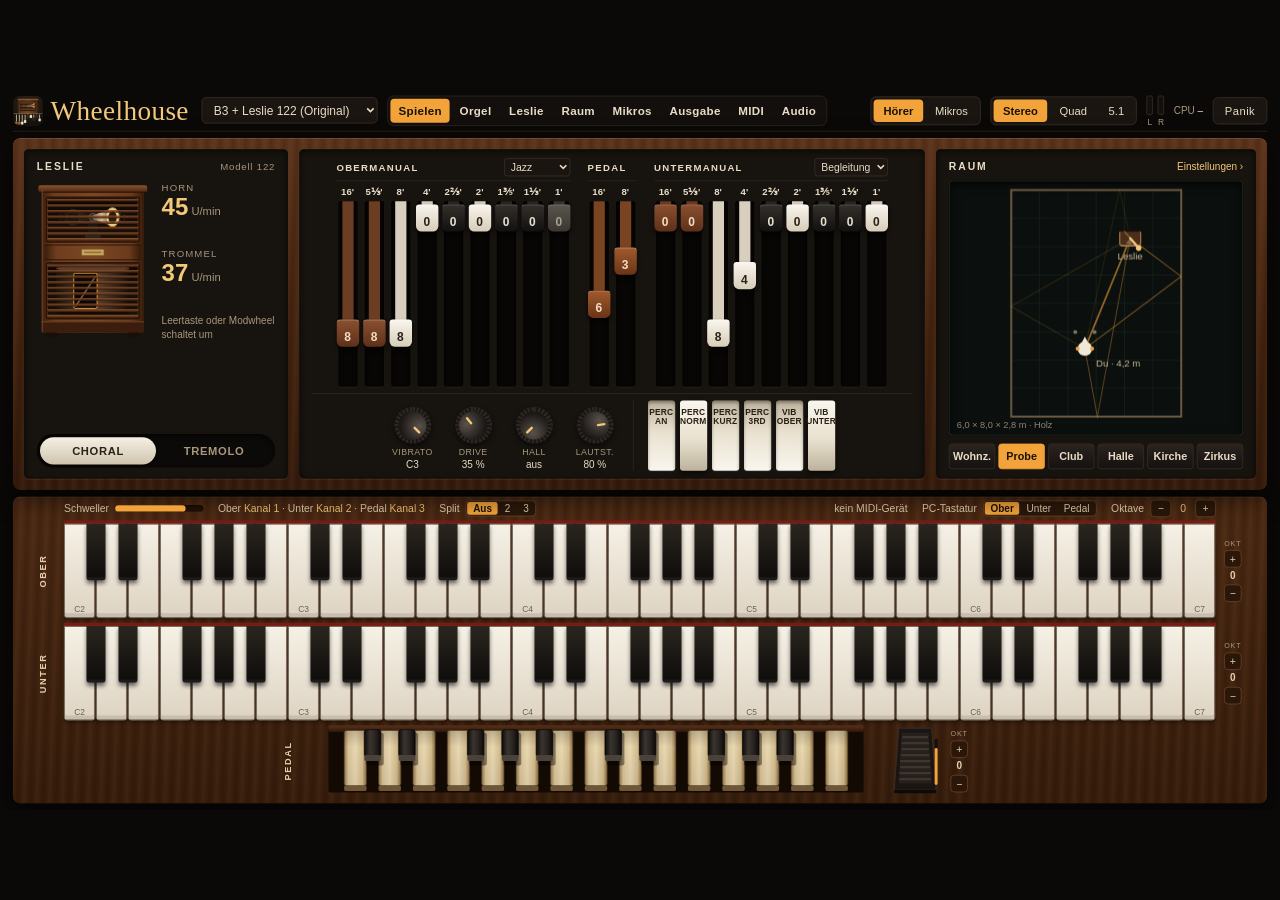
==== ui/wheelhouse.html @ 043d821e "Keyboard split (2 or 3 zones) and octave shift per manual - Engine: split on the upper channel (peda" ====
<!DOCTYPE html>
<html lang="de">
<head>
<meta charset="utf-8">
<title>Wheelhouse</title>
<style>
@font-face { font-family: 'Barlow Condensed'; font-weight: 500; src: url(/fonts/BarlowCondensed-Medium.ttf); }
@font-face { font-family: 'Barlow Condensed'; font-weight: 600; src: url(/fonts/BarlowCondensed-SemiBold.ttf); }
@font-face { font-family: 'Barlow Condensed'; font-weight: 700; src: url(/fonts/BarlowCondensed-Bold.ttf); }
@font-face { font-family: 'Yellowtail'; font-weight: 400; src: url(/fonts/Yellowtail-Regular.ttf); }
html, body { margin: 0; height: 100%; background: #0b0907; overflow: hidden; }
* { box-sizing: border-box; }
button, select { font: inherit; color: inherit; cursor: pointer; }
select option { background: #1a1511; color: #e8dcc4; }
#stage { position: absolute; left: 0; top: 0; width: 1600px; height: 900px; transform-origin: 0 0; padding: 0 16px 8px;
  font-family: 'Barlow Condensed', 'Arial Narrow', 'Segoe UI', sans-serif; font-weight: 500; color: #e8dcc4;
  display: flex; flex-direction: column; gap: 8px; overflow: hidden; user-select: none; -webkit-user-select: none; }
.num { font-variant-numeric: tabular-nums; }
.muted { color: #a8977c; }
.hi { color: #f2c879; }

/* ---------- Header bar ---------- */
.top { height: 52px; flex: none; display: flex; align-items: center; gap: 12px; border-bottom: 1px solid #2a221b; }
.logo { font-family: 'Yellowtail', 'Brush Script MT', cursive; font-size: 34px; line-height: 1; color: #f2c879; letter-spacing: .5px; padding-right: 4px; }
.logo { display: flex; align-items: center; gap: 9px; }
.logo .logoIcon { width: 38px; height: 38px; flex: none; }
.sel { font-size: 15px; color: #e8dcc4; background: #1a1511; border: 1px solid #3a2f25; border-radius: 6px; padding: 6px 10px; }
.tabs { display: flex; gap: 2px; background: #120f0c; border: 1px solid #2e2620; border-radius: 8px; padding: 3px; }
.tabs button { font-size: 14.5px; font-weight: 600; letter-spacing: .4px; border: none; border-radius: 5px; padding: 7px 10px; background: transparent; color: #e8dcc4; }
.tabs button.on { background: #f2a33a; color: #1a1206; }
.oseg { display: flex; background: #1a1511; border: 1px solid #3a2f25; border-radius: 7px; padding: 3px; gap: 3px; }
.oseg button { font-size: 14px; border: none; border-radius: 5px; padding: 6px 12px; background: transparent; color: #e8dcc4; }
.oseg button.on { background: #f2a33a; color: #1a1206; font-weight: 700; }
.meters { display: flex; align-items: flex-end; gap: 6px; height: 40px; }
.meter { display: flex; flex-direction: column; align-items: center; gap: 3px; }
.meter .t { width: 8px; height: 24px; background: #120f0c; border: 1px solid #3a2f25; border-radius: 2px; position: relative; overflow: hidden; }
.meter .f { position: absolute; left: 0; right: 0; bottom: 0; height: 0; background: #f2a33a; }
.meter .f.clip { background: #e8553a; }
.meter span { font-size: 10.5px; color: #a8977c; }
.cpu { font-size: 12.5px; color: #a8977c; white-space: nowrap; }
.cpu b { color: #e8dcc4; font-weight: 500; }
.btn { font-size: 13.5px; letter-spacing: .3px; background: #1a1511; border: 1px solid #3a2f25; border-radius: 6px; padding: 6px 12px; color: #e8dcc4; }
.btn:hover { border-color: #5a4a3a; }
.btn.primary { font-size: 14px; font-weight: 700; color: #1a1206; background: #f2a33a; border-color: #f2a33a; padding: 7px 14px; }
.btn.on { background: #f2a33a; color: #1a1206; border-color: #f2a33a; font-weight: 700; }
.btn.big { font-size: 14px; letter-spacing: .6px; padding: 8px 14px; border-radius: 7px; }

/* ---------- Cabinet (organ console) ---------- */
.wood { background: repeating-linear-gradient(92deg, rgba(0,0,0,0) 0px, rgba(0,0,0,.10) 3px, rgba(0,0,0,0) 7px, rgba(255,210,160,.04) 11px, rgba(0,0,0,0) 16px), linear-gradient(180deg, #5a321b 0%, #43230f 55%, #331a0b 100%);
  box-shadow: 0 10px 30px rgba(0,0,0,.6), inset 0 1px 0 rgba(255,220,180,.18); border-radius: 10px; }
.case { height: 440px; flex: none; padding: 14px; position: relative; }
.play { height: 100%; display: flex; gap: 14px; }
.panel { background: #17130f; border-radius: 6px; box-shadow: inset 0 2px 8px rgba(0,0,0,.7), 0 1px 0 rgba(255,220,180,.12); }
.ph { display: flex; justify-content: space-between; align-items: baseline; }
.ph > span:first-child { font-size: 13px; font-weight: 700; letter-spacing: 2.4px; text-transform: uppercase; }
.linkbtn { font-size: 12.5px; color: #f2c879; background: none; border: none; padding: 0; }
.linkbtn:hover { color: #ffdc9a; }

.lesP { width: 330px; flex: none; padding: 14px 16px; display: flex; flex-direction: column; gap: 12px; }
.rpm { display: flex; flex-direction: column; gap: 2px; }
.rpm .l { font-size: 12px; letter-spacing: 1.4px; text-transform: uppercase; color: #a8977c; }
.rpm .v { font-size: 30px; font-weight: 600; line-height: 1; color: #f2c879; font-variant-numeric: tabular-nums; }
.rpm .v small { font-size: 14px; color: #a8977c; font-weight: 500; }
.speed { display: grid; grid-template-columns: repeat(3, minmax(0, 1fr)); background: #0c0a08; border-radius: 22px; padding: 4px; box-shadow: inset 0 2px 6px rgba(0,0,0,.8); margin-top: auto; }
.speed.two { grid-template-columns: repeat(2, minmax(0, 1fr)); }
.speed button { font-size: 14px; font-weight: 600; letter-spacing: .8px; text-transform: uppercase; border: none; border-radius: 18px; padding: 9px 0; background: transparent; color: #a8977c; }
.speed button.on { background: linear-gradient(180deg, #f6f0e4, #cfc4ae); color: #2a2016; box-shadow: 0 2px 4px rgba(0,0,0,.6); }

.orgP { flex: 1; min-width: 0; padding: 10px 16px; display: flex; flex-direction: column; gap: 8px; }
.dbgroups { flex: 1; min-height: 0; display: flex; justify-content: center; gap: 22px; }
.dbg { display: flex; flex-direction: column; gap: 6px; }
.dbgh { height: 30px; display: flex; align-items: center; justify-content: space-between; gap: 6px; border-bottom: 1px solid #2e2620; padding-bottom: 4px; }
.dbgh > span { font-size: 12px; font-weight: 700; letter-spacing: 1.6px; text-transform: uppercase; white-space: nowrap; }
.dbgh select { font-size: 13px; color: #e8dcc4; background: #1a1511; border: 1px solid #3a2f25; border-radius: 4px; padding: 2px 4px; max-width: 120px; }
.dbbars { flex: 1; display: flex; gap: 5px; }
.dbc { width: 28px; display: flex; flex-direction: column; align-items: center; gap: 4px; }
.dbc .ft { font-size: 12px; font-weight: 600; height: 15px; white-space: nowrap; }
.dbt { width: 24px; flex: 1; padding: 0; border: none; border-radius: 3px; background: #070605; box-shadow: inset 0 2px 5px rgba(0,0,0,.9), 0 1px 0 rgba(255,220,180,.08); position: relative; overflow: visible; cursor: ns-resize; touch-action: none; }
.dbt .sh { position: absolute; left: 5px; right: 5px; top: 0; display: block; border-radius: 0 0 2px 2px; }
.dbt .hd { position: absolute; left: -2px; right: -2px; height: 34px; border-radius: 4px 4px 7px 7px; box-shadow: 0 3px 5px rgba(0,0,0,.6), inset 0 1px 0 rgba(255,255,255,.25);
  font-size: 15px; font-weight: 700; display: flex; align-items: flex-end; justify-content: center; padding-bottom: 4px; }
.front { flex: none; display: flex; justify-content: center; align-items: flex-end; gap: 18px; padding-top: 8px; border-top: 1px solid #2e2620; }
.vsep { width: 1px; align-self: stretch; background: #2e2620; }
.tablets { display: flex; gap: 6px; }
.tablet { width: 34px; height: 88px; padding: 8px 1px 0; border: none; border-radius: 4px; display: flex; justify-content: center; align-items: flex-start;
  background: linear-gradient(180deg, #faf6ee 0%, #e9e1d0 55%, #bdb29c 100%); box-shadow: 0 4px 6px rgba(0,0,0,.55); }
.tablet.on { background: linear-gradient(180deg, #bdb29c 0%, #e9e1d0 45%, #faf6ee 100%); box-shadow: inset 0 3px 4px rgba(0,0,0,.35), 0 1px 0 rgba(255,220,180,.1); }
.tablet span { white-space: pre-line; font-size: 10.5px; font-weight: 700; letter-spacing: .2px; line-height: 1.15; color: #2a2016; display: block; }

/* Rotary knob */
.knob { display: flex; flex-direction: column; align-items: center; gap: 4px; min-width: 58px; }
.knob .kb { width: 46px; height: 46px; padding: 0; border: none; border-radius: 50%; background: repeating-conic-gradient(#2c2622 0deg 7deg, #1a1614 7deg 14deg);
  box-shadow: 0 3px 6px rgba(0,0,0,.6); display: flex; align-items: center; justify-content: center; cursor: ns-resize; touch-action: none; }
.knob .kc { width: 35px; height: 35px; border-radius: 50%; background: radial-gradient(circle at 35% 30%, #5a524c, #1b1715 72%); position: relative; display: block; }
.knob .kp { position: absolute; left: 50%; top: 4px; width: 3px; height: 11px; margin-left: -1.5px; border-radius: 2px; background: #f2c879; display: block; }
.knob .kl { font-size: 11px; letter-spacing: .5px; text-transform: uppercase; color: #a8977c; white-space: nowrap; }
.knob .kv { font-size: 12.5px; color: #e8dcc4; white-space: nowrap; font-variant-numeric: tabular-nums; }
.knob.sm { min-width: 0; gap: 2px; }
.knob.sm .kb { width: 34px; height: 34px; }
.knob.sm .kc { width: 26px; height: 26px; }
.knob.sm .kp { top: 3px; height: 8px; }
.knob.sm .kl { font-size: 10px; }
.knob.sm .kv { font-size: 11.5px; }
.sec > .sth { display: flex; align-items: center; justify-content: space-between; gap: 10px; }
.sec > .sth .st { font-size: 12.5px; font-weight: 700; letter-spacing: 1.6px; text-transform: uppercase; color: #e8dcc4; }
.sec > .sth .rseg { flex: none; }
.sec > .sth .rseg button { flex: none; padding: 3px 10px; }
.desk { display: grid; grid-template-columns: repeat(3, minmax(0, 1fr)); gap: 8px; }
.strip .badge { font-size: 10.5px; letter-spacing: .6px; text-transform: uppercase; color: #a8977c; border: 1px solid #3a2f25; border-radius: 9px; padding: 0 7px; white-space: nowrap; transition: color .25s, border-color .25s; }
.strip.st .badge { color: #f2c879; border-color: #6b5226; }
.strip .body { display: flex; gap: 10px; align-items: flex-start; height: 124px; }
.strip .kcol { display: flex; flex-direction: column; gap: 4px; align-items: center; }
.strip .wk { transition: opacity .3s, max-height .3s; max-height: 70px; overflow: hidden; }
.strip:not(.st) .wk { opacity: 0; max-height: 0; pointer-events: none; }
.strip .smeter { transition: width .3s, opacity .3s, margin .3s; }
.strip:not(.st) .smeter.r { width: 0; opacity: 0; margin-left: -5px; border-width: 0; }
.strip .foot { display: flex; gap: 4px; width: 100%; }
.strip .foot > * { flex: 1; min-width: 0; }
.strip { display: flex; flex-direction: column; align-items: center; gap: 6px; background: #0c0a08; border: 1px solid #241e18; border-radius: 5px; padding: 8px 8px 8px; min-width: 0; transition: opacity .3s; }
.strip .shd { display: flex; align-items: center; justify-content: space-between; width: 100%; gap: 6px; }
.strip.off { opacity: .38; }
.strip .sn { font-size: 11.5px; font-weight: 700; letter-spacing: .6px; text-transform: uppercase; white-space: nowrap; }
.strip .tg { display: flex; gap: 3px; }
.strip .tg button { width: 22px; height: 20px; padding: 0; font-size: 11px; font-weight: 700; border-radius: 3px; border: 1px solid #3a2f25; background: #1a1511; color: #a8977c; }
.strip .tg button.on { background: #f2a33a; border-color: #f2a33a; color: #1a1206; }
.strip .tg button.solo.on { background: #f2c879; border-color: #f2c879; }
.fadw { display: flex; gap: 5px; height: 124px; }
.fad { width: 16px; height: 100%; position: relative; border-radius: 3px; background: #070605; box-shadow: inset 0 2px 4px rgba(0,0,0,.9); cursor: ns-resize; touch-action: none; }
.fad i { position: absolute; left: -5px; right: -5px; height: 12px; margin-top: -6px; border-radius: 2px; background: linear-gradient(180deg, #faf6ee, #bdb29c); box-shadow: 0 2px 3px rgba(0,0,0,.6); display: block; }
.fad i::after { content: ''; position: absolute; left: 3px; right: 3px; top: 5px; height: 2px; background: #2a2016; }
.smeter { width: 6px; height: 100%; background: #120f0c; border: 1px solid #2e2620; border-radius: 2px; position: relative; overflow: hidden; }
.smeter b { position: absolute; left: 0; right: 0; bottom: 0; height: 0; background: #f2a33a; display: block; }
.strip .fv { font-size: 11.5px; color: #f2c879; font-variant-numeric: tabular-nums; white-space: nowrap; }
.strip select { width: 100%; font-size: 11.5px; color: #e8dcc4; background: #1a1511; border: 1px solid #3a2f25; border-radius: 4px; padding: 2px 2px; }
.dnum { font-size: 11.5px; color: #e8dcc4; background: #1a1511; border: 1px solid #3a2f25; border-radius: 4px; padding: 2px 4px; width: 100%; text-align: center; cursor: ns-resize; touch-action: none; font-variant-numeric: tabular-nums; white-space: nowrap; }
.knob .kb:focus-visible, .dbt:focus-visible { outline: 2px solid #f2a33a; outline-offset: 2px; }

.roomP { width: 400px; flex: none; padding: 14px 16px 12px; display: flex; flex-direction: column; gap: 10px; }
.rview { flex: 1; min-height: 0; border-radius: 6px; background: #0b100e; box-shadow: inset 0 0 0 1px #24302a, inset 0 4px 14px rgba(0,0,0,.8); position: relative; overflow: hidden; }
.rview canvas { position: absolute; left: 0; top: 0; width: 100%; height: 100%; display: block; touch-action: none; }
.rinfo { position: absolute; left: 10px; bottom: 7px; font-size: 11.5px; color: #8f8370; pointer-events: none; }
.rhint { position: absolute; left: 12px; top: 10px; font-size: 12px; color: #8f8370; pointer-events: none; }
.rpre { display: grid; grid-template-columns: repeat(6, minmax(0, 1fr)); gap: 4px; }
.rpre button { height: 32px; font-size: 13.5px; font-weight: 600; border-radius: 4px; padding: 0; background: linear-gradient(180deg, #2b2420, #141110); color: #e8dcc4; border: 1px solid #3a2f25; }
.rpre button.on { background: #f2a33a; color: #1a1206; border-color: #f2a33a; }

/* Settings card (fold-out panel) */
.card { position: absolute; left: 14px; right: 14px; top: 14px; bottom: 14px; border-radius: 6px; background: #17130f; box-shadow: 0 12px 30px rgba(0,0,0,.7), inset 0 1px 0 rgba(255,220,180,.14); display: flex; flex-direction: column; overflow: hidden; }
.card[hidden] { display: none; }
.hinge { height: 6px; flex: none; background: linear-gradient(180deg, #d9b56a, #8a6a30); box-shadow: 0 1px 0 #3a2a10; }
.chead { flex: none; display: flex; align-items: center; gap: 16px; padding: 12px 18px 10px; border-bottom: 1px solid #2e2620; }
.chead .ct { font-size: 18px; font-weight: 700; letter-spacing: 2.4px; text-transform: uppercase; }
.chead .cs { font-size: 13.5px; color: #a8977c; }
.cbody { flex: 1; min-height: 0; display: flex; gap: 14px; padding: 14px 18px; }
.bigroom { width: 620px; flex: none; display: flex; flex-direction: column; gap: 8px; }
.bigroom[hidden] { display: none; }
.rstats { display: flex; gap: 18px; font-size: 13px; color: #a8977c; white-space: nowrap; }
.rstats b { color: #f2c879; font-weight: 500; }
.secs { flex: 1; min-width: 0; display: grid; gap: 14px; align-content: start; }
.secs[hidden] { display: none; }
.sec { background: #120f0c; border: 1px solid #2a231c; border-radius: 6px; padding: 12px 14px 14px; display: flex; flex-direction: column; gap: 10px; min-width: 0; }
.sec[hidden] { display: none; }
.sec > .st { font-size: 12.5px; font-weight: 700; letter-spacing: 1.6px; text-transform: uppercase; color: #e8dcc4; }
.kgrid { display: grid; grid-template-columns: repeat(4, minmax(0, 1fr)); gap: 10px 4px; justify-items: center; }
.kgrid .knob { min-width: 0; }
.rows { display: flex; flex-direction: column; gap: 8px; }
.row { display: flex; align-items: center; gap: 10px; min-height: 30px; }
.row > .rl { width: 92px; flex: none; font-size: 13.5px; color: #a8977c; }
.row select { flex: 1; min-width: 0; font-size: 14px; color: #e8dcc4; background: #1a1511; border: 1px solid #3a2f25; border-radius: 5px; padding: 4px 8px; }
.row .rv { flex: 1; min-width: 0; font-size: 14px; color: #f2c879; font-variant-numeric: tabular-nums; overflow: hidden; text-overflow: ellipsis; white-space: nowrap; }
.rseg { flex: 1; display: flex; background: #0c0a08; border: 1px solid #2e2620; border-radius: 6px; padding: 2px; gap: 2px; min-width: 0; }
.rseg button { flex: 1; font-size: 13.5px; border: none; border-radius: 4px; padding: 4px 3px; background: transparent; color: #e8dcc4; white-space: nowrap; min-width: 0; }
.rseg button.on { background: #f2a33a; color: #1a1206; font-weight: 700; }
.note { font-size: 12.5px; color: #a8977c; line-height: 1.4; }

/* ---------- Manuals + pedalboard ---------- */
.keys { flex: 1; min-height: 0; padding: 0 16px 8px; display: flex; flex-direction: column;
  background: repeating-linear-gradient(92deg, rgba(0,0,0,0) 0px, rgba(0,0,0,.10) 3px, rgba(0,0,0,0) 7px, rgba(255,210,160,.04) 11px, rgba(0,0,0,0) 16px), linear-gradient(180deg, #4a2812 0%, #351c0b 100%); }
.kstrip { height: 30px; flex: none; display: flex; align-items: center; gap: 18px; padding: 0 48px; font-size: 13px; color: #e3cfae; white-space: nowrap; }
.kstrip .hi { color: #f2c879; }
.swbar { width: 110px; height: 8px; border-radius: 4px; background: #1c0f06; box-shadow: inset 0 1px 2px rgba(0,0,0,.8); position: relative; display: block; }
.swbar i { position: absolute; left: 0; top: 0; bottom: 0; border-radius: 4px; background: #f2a33a; display: block; }
.octb { width: 26px; height: 22px; border-radius: 5px; border: 1px solid #6b4426; background: #2a170a; padding: 0; color: #e3cfae; }
.pcseg { display: flex; gap: 2px; background: #2a170a; border: 1px solid #6b4426; border-radius: 5px; padding: 1px; }
.pcseg button { border: none; background: transparent; color: #e3cfae; font-size: 12.5px; padding: 1px 7px; border-radius: 3px; }
.pcseg button.on { background: #f2a33a; color: #1a1206; font-weight: 700; }
/* Octave shift per manual (right of each manual) and keyboard split (strip and MIDI card) */
.octv { width: 22px; flex: none; display: flex; flex-direction: column; align-items: center; justify-content: center; gap: 3px; }
.octv button { width: 22px; height: 22px; border-radius: 5px; border: 1px solid #6b4426; background: #2a170a; color: #e3cfae; padding: 0; font-size: 13px; line-height: 1; }
.octv .ov { font-size: 12.5px; font-weight: 700; color: #e3cfae; min-height: 15px; font-variant-numeric: tabular-nums; }
.octv .ov.hi { color: #f2a33a; }
.octv .ol { font-size: 9px; letter-spacing: 1px; color: #a8977c; }
.splitg { display: flex; align-items: center; gap: 8px; }
.spt { display: flex; align-items: center; gap: 1px; background: #2a170a; border: 1px solid #6b4426; border-radius: 5px; padding: 1px 2px 1px 7px; font-size: 12.5px; color: #e3cfae; white-space: nowrap; }
#card .spt { background: #1a1511; border-color: #3a2f25; }
.spt b { color: #f2c879; font-weight: 700; min-width: 30px; text-align: center; font-variant-numeric: tabular-nums; }
.spt button { border: none; background: transparent; color: #e3cfae; padding: 1px 5px; border-radius: 3px; font-size: 12.5px; }
.spt button.learn { color: #a8977c; }
.spt button.learn.on { background: #f2a33a; color: #1a1206; animation: learnPulse 1s ease-in-out infinite; }
@keyframes learnPulse { 50% { background: #8a5a1c; } }
.kw.out { filter: brightness(.48) saturate(.55); }
.kk.out { filter: brightness(.55); }
.kw.edgeL { box-shadow: inset 3px 0 0 #f2a33a, inset 0 -5px 0 rgba(0,0,0,.10), 0 3px 4px rgba(0,0,0,.35); }
.kw.edgeR { box-shadow: inset -3px 0 0 #f2a33a, inset 0 -5px 0 rgba(0,0,0,.10), 0 3px 4px rgba(0,0,0,.35); }
.manual { height: 122px; flex: none; display: flex; flex-direction: column; }
.manual .felt { height: 4px; flex: none; margin: 0 48px; background: #7a1c16; }
.mrow { flex: 1; min-height: 0; display: flex; justify-content: center; align-items: stretch; gap: 10px; }
.vlab { width: 22px; flex: none; writing-mode: vertical-rl; transform: rotate(180deg); text-align: center; font-size: 11.5px; font-weight: 700; letter-spacing: 2px; text-transform: uppercase; color: #e3cfae; }
.kbd { width: 1440px; position: relative; touch-action: none; }
.kw { position: absolute; top: 0; bottom: 0; width: 39px; border-radius: 0 0 4px 4px; background: linear-gradient(180deg, #f6f1e6, #ddd3c2); border: 1px solid #8d8170;
  box-shadow: inset 0 -5px 0 rgba(0,0,0,.10), 0 3px 4px rgba(0,0,0,.35); display: flex; align-items: flex-end; justify-content: center; padding-bottom: 4px; font-size: 10.5px; color: #6b604f; }
.kw.act { background: linear-gradient(180deg, #ffe0a6, #f2b257); }
.kk { position: absolute; top: 0; height: 60%; width: 24px; border-radius: 0 0 4px 4px; background: linear-gradient(180deg, #2a251f, #0e0c0a); box-shadow: 0 4px 5px rgba(0,0,0,.55), inset 0 -4px 0 rgba(255,255,255,.06); z-index: 1; }
.kk.act { background: linear-gradient(180deg, #b5731e, #7a4a10); }
.pedrow { flex: 1; min-height: 0; margin-top: 6px; display: flex; justify-content: center; align-items: stretch; gap: 14px; }
.pedrow svg { flex: none; display: block; touch-action: none; }
</style>
</head>
<body>
<div id="stage">

  <!-- ============ Header bar ============ -->
  <header class="top">
    <div class="logo"><svg class="logoIcon" viewBox="0 0 256 256" aria-hidden="true"><defs><clipPath id="hlT"><rect x="4" y="4" width="248" height="248" rx="56"/></clipPath><radialGradient id="hlG" cx="50%" cy="34%" r="60%"><stop offset="0" stop-color="#3a2a1c"/><stop offset="1" stop-color="#16110d"/></radialGradient><linearGradient id="hlW" x1="0" y1="0" x2="1" y2="0"><stop offset="0" stop-color="#5c3319"/><stop offset="0.5" stop-color="#7c4a26"/><stop offset="1" stop-color="#4e2a14"/></linearGradient><linearGradient id="hlS" x1="0" y1="0" x2="0" y2="1"><stop offset="0" stop-color="#8a5a33"/><stop offset="1" stop-color="#4a2914"/></linearGradient></defs><g clip-path="url(#hlT)"><rect x="4" y="4" width="248" height="248" fill="url(#hlG)"/><rect x="40" y="26" width="176" height="14" rx="3" fill="#86532c"/><rect x="40" y="38" width="176" height="3" fill="#3a2010" opacity="0.6"/><rect x="48" y="40" width="160" height="120" fill="url(#hlW)"/><rect x="62" y="52" width="132" height="76" rx="3" fill="#0e0a08"/><rect x="124" y="86" width="8" height="42" fill="#3a2a1c"/><path d="M128 80 L100 77 L86 72 L86 96 L100 91 L128 88 Z" fill="#4a3a2a"/><path d="M128 79 L162 74 L178 64 L184 64 L184 104 L178 104 L162 94 L128 89 Z" fill="#f2c879"/><rect x="120" y="76" width="16" height="16" rx="3" fill="#b8913f"/><rect x="62" y="55" width="132" height="7" fill="url(#hlS)"/><rect x="62" y="67" width="132" height="7" fill="url(#hlS)"/><rect x="62" y="79" width="132" height="7" fill="url(#hlS)"/><rect x="62" y="91" width="132" height="7" fill="url(#hlS)"/><rect x="62" y="103" width="132" height="7" fill="url(#hlS)"/><rect x="62" y="115" width="132" height="7" fill="url(#hlS)"/><rect x="62" y="52" width="132" height="76" rx="3" fill="none" stroke="#2e180a" stroke-width="3"/><rect x="4" y="150" width="248" height="20" fill="#1c1410"/><rect x="4" y="150" width="248" height="3" fill="#f2c879" opacity="0.85"/><rect x="26.5" y="160" width="7" height="60" fill="#d9ccb4"/>
<rect x="20.5" y="220" width="19" height="24" rx="5" fill="#a8662f" stroke="#7a4519" stroke-width="1.5"/>
<rect x="51.0" y="160" width="7" height="60" fill="#d9ccb4"/>
<rect x="45.0" y="220" width="19" height="24" rx="5" fill="#a8662f" stroke="#7a4519" stroke-width="1.5"/>
<rect x="75.5" y="160" width="7" height="60" fill="#d9ccb4"/>
<rect x="69.5" y="220" width="19" height="24" rx="5" fill="#efe6d2" stroke="#b9ab92" stroke-width="1.5"/>
<rect x="100.0" y="160" width="7" height="46" fill="#d9ccb4"/>
<rect x="94.0" y="206" width="19" height="24" rx="5" fill="#efe6d2" stroke="#b9ab92" stroke-width="1.5"/>
<rect x="124.5" y="160" width="7" height="4" fill="#d9ccb4"/>
<rect x="118.5" y="164" width="19" height="24" rx="5" fill="#26201b" stroke="#8a7a64" stroke-width="1.5"/>
<rect x="149.0" y="160" width="7" height="4" fill="#d9ccb4"/>
<rect x="143.0" y="164" width="19" height="24" rx="5" fill="#efe6d2" stroke="#b9ab92" stroke-width="1.5"/>
<rect x="173.5" y="160" width="7" height="25" fill="#d9ccb4"/>
<rect x="167.5" y="185" width="19" height="24" rx="5" fill="#26201b" stroke="#8a7a64" stroke-width="1.5"/>
<rect x="198.0" y="160" width="7" height="4" fill="#d9ccb4"/>
<rect x="192.0" y="164" width="19" height="24" rx="5" fill="#26201b" stroke="#8a7a64" stroke-width="1.5"/>
<rect x="222.5" y="160" width="7" height="32" fill="#d9ccb4"/>
<rect x="216.5" y="192" width="19" height="24" rx="5" fill="#efe6d2" stroke="#b9ab92" stroke-width="1.5"/></g><rect x="4" y="4" width="248" height="248" rx="56" fill="none" stroke="#3a2f25" stroke-width="2"/></svg><span>Wheelhouse</span></div>
    <select id="preset" class="sel" style="width: 220px" aria-label="Preset"></select>
    <nav class="tabs" id="tabs" aria-label="Bereiche"></nav>
    <div style="flex: 1"></div>
    <div class="oseg" id="modeSeg" aria-label="Modus: Hörer im Raum oder Mikrofone" title="Hörer: du stehst im Raum · Mikros: Nahmikros und Raumpaar über das Pult"></div>
    <div class="oseg" id="outSeg" aria-label="Ausgabeformat"></div>
    <div class="meters" id="meters" aria-label="Pegel je Ausgang"></div>
    <span class="cpu">CPU <b id="cpu" class="num">–</b></span>
    <button type="button" class="btn big" id="panic" title="Alle Töne aus (MIDI CC 123)">Panik</button>
  </header>

  <!-- ============ Cabinet: Leslie, organ, room panels ============ -->
  <section class="case wood">
    <div class="play">

      <!-- Leslie panel (SVG cabinet, speed buttons) -->
      <div class="panel lesP">
        <div class="ph"><span>Leslie</span><span id="lesModel" style="font-size: 12px; letter-spacing: 1px; color: #a8977c">Modell 122</span></div>
        <div style="display: flex; gap: 16px; align-items: stretch">
          <svg width="140" height="200" viewBox="0 0 140 200" role="img" aria-label="Leslie-Gehäuse mit offener Front" style="flex: none; display: block">
            <defs>
              <linearGradient id="lw" x1="0" y1="0" x2="1" y2="0"><stop offset="0" stop-color="#3b1f0d"/><stop offset="0.12" stop-color="#6e3d1d"/><stop offset="0.5" stop-color="#7c4724"/><stop offset="0.88" stop-color="#6a3a1b"/><stop offset="1" stop-color="#341b0b"/></linearGradient>
              <linearGradient id="lcap" x1="0" y1="0" x2="0" y2="1"><stop offset="0" stop-color="#8a5430"/><stop offset="1" stop-color="#4a2611"/></linearGradient>
              <linearGradient id="lcav" x1="0" y1="0" x2="0" y2="1"><stop offset="0" stop-color="#0d0805"/><stop offset="1" stop-color="#1c110a"/></linearGradient>
              <linearGradient id="ldrum" x1="0" y1="0" x2="1" y2="0"><stop offset="0" stop-color="#1a110a"/><stop offset="0.35" stop-color="#4a3322"/><stop offset="0.55" stop-color="#5a3f2a"/><stop offset="1" stop-color="#140c07"/></linearGradient>
              <linearGradient id="lbell" x1="0" y1="0" x2="1" y2="0"><stop offset="0" stop-color="#7d6a52"/><stop offset="0.5" stop-color="#cdb894"/><stop offset="1" stop-color="#7d6a52"/></linearGradient>
              <linearGradient id="lslat" x1="0" y1="0" x2="0" y2="1"><stop offset="0" stop-color="#8b5530"/><stop offset="0.6" stop-color="#5e3218"/><stop offset="1" stop-color="#2e170a"/></linearGradient>
            </defs>
            <rect x="6" y="10" width="128" height="178" rx="3" fill="url(#lw)"/>
            <rect x="2" y="4" width="136" height="9" rx="2.5" fill="url(#lcap)"/>
            <rect x="2" y="12" width="136" height="1.5" fill="#1d0e05" opacity="0.7"/>
            <rect x="14" y="20" width="112" height="54" rx="2" fill="url(#lcav)"/>
            <ellipse id="orbit" cx="70" cy="44" rx="44" ry="7" fill="none" stroke="#f2a33a" stroke-width="1" stroke-dasharray="2 3" opacity="0.25"/>
            <g id="hornBackG"><path id="hbNeck" fill="#2a1d12"/><ellipse id="hbBell" cy="44" ry="10" fill="#1d140c" stroke="#3a2a1b" stroke-width="1"/></g>
            <rect x="64" y="44" width="12" height="26" rx="2" fill="#1a1612"/>
            <rect x="60" y="66" width="20" height="6" rx="1.5" fill="#2a2420"/>
            <circle cx="70" cy="44" r="5" fill="#3a332c" stroke="#5a5047" stroke-width="1"/>
            <g id="hornFrontG"><path id="hfNeck" fill="url(#lbell)"/><ellipse id="hfBell" cy="44" ry="12" fill="#f2c879" stroke="#a88a55" stroke-width="1.2"/><ellipse id="hfIn" cy="44" ry="7.5" fill="#2a1d0e"/></g>
            <g id="slatsTop"></g>
            <rect x="12" y="19" width="116" height="56" rx="2" fill="none" stroke="#2a1508" stroke-width="2"/>
            <rect x="10" y="78" width="120" height="20" rx="1.5" fill="url(#lw)"/>
            <rect x="10" y="78" width="120" height="1.5" fill="#2a1508" opacity="0.8"/>
            <rect x="10" y="96.5" width="120" height="1.5" fill="#2a1508" opacity="0.8"/>
            <rect x="56" y="84" width="28" height="8" rx="1.5" fill="#c9a45e" stroke="#7a5a26" stroke-width="0.8"/>
            <rect x="59" y="87" width="22" height="2" rx="1" fill="#8a6a30" opacity="0.8"/>
            <rect x="14" y="102" width="112" height="68" rx="2" fill="url(#lcav)"/>
            <rect x="24" y="108" width="92" height="56" rx="4" fill="url(#ldrum)"/>
            <ellipse cx="70" cy="108" rx="46" ry="5" fill="#5a3f2a" stroke="#2a1a10" stroke-width="1"/>
            <g id="drumWin"><rect id="dwRect" y="114" height="44" rx="2" fill="#0a0604" stroke="#f2a33a" stroke-width="1.2" opacity="0.95"/><path id="dwBaffle" stroke="#7a5a3c" stroke-width="2" fill="none"/></g>
            <ellipse cx="70" cy="164" rx="46" ry="4" fill="#120b06"/>
            <g id="slatsBot"></g>
            <rect x="12" y="101" width="116" height="70" rx="2" fill="none" stroke="#2a1508" stroke-width="2"/>
            <rect x="6" y="174" width="128" height="14" rx="1.5" fill="#3a1d0c"/>
            <rect x="6" y="174" width="128" height="1.5" fill="#8a5430" opacity="0.6"/>
            <rect x="12" y="188" width="14" height="6" rx="1.5" fill="#1a0e06"/>
            <rect x="114" y="188" width="14" height="6" rx="1.5" fill="#1a0e06"/>
            <rect x="6" y="10" width="2" height="178" fill="#a86a3c" opacity="0.35"/>
          </svg>
          <div style="flex: 1; display: flex; flex-direction: column; gap: 10px; justify-content: space-between">
            <div class="rpm"><span class="l">Horn</span><span class="v"><span id="hornRpm">0</span><small> U/min</small></span></div>
            <div class="rpm"><span class="l">Trommel</span><span class="v"><span id="drumRpm">0</span><small> U/min</small></span></div>
            <div style="font-size: 12.5px; color: #a8977c; line-height: 1.35" id="lesHint">Leertaste oder Modwheel schaltet um</div>
          </div>
        </div>
        <div class="speed" id="speed" aria-label="Leslie-Geschwindigkeit"></div>
      </div>

      <!-- Organ panel (drawbars, front knobs, tablets) -->
      <div class="panel orgP">
        <div class="dbgroups" id="dbgroups"></div>
        <div class="front">
          <div id="frontKnobs" style="display: flex; gap: 18px; align-items: flex-end"></div>
          <div class="vsep"></div>
          <div class="tablets" id="tablets" aria-label="Percussion und Vibrato"></div>
        </div>
      </div>

      <!-- Room panel (small floor plan, room presets) -->
      <div class="panel roomP">
        <div class="ph"><span>Raum</span><button type="button" class="linkbtn" id="openRoom">Einstellungen ›</button></div>
        <div class="rview"><canvas id="roomS"></canvas><div class="rinfo" id="rinfoS"></div></div>
        <div class="rpre" id="roomPre"></div>
      </div>
    </div>

    <!-- Fold-out settings card (pages are built by JS) -->
    <div class="card" id="card" hidden>
      <div class="hinge"></div>
      <div class="chead">
        <span class="ct" id="cTitle"></span><span class="cs" id="cSub"></span>
        <div style="flex: 1"></div>
        <button type="button" class="btn" id="cReset">Zurücksetzen</button>
        <button type="button" class="btn primary" id="cClose">Zurück zum Spielen</button>
      </div>
      <div class="cbody" id="cbody">
        <div class="bigroom" id="bigRoom" hidden>
          <div class="rview"><canvas id="roomB"></canvas><div class="rhint">Grundriss · Ziehen: Leslie / Kopf · Rechts ziehen: Blickrichtung · Mausrad: drehen</div></div>
          <div class="rstats">
            <span>RT60 tief / mittel / hoch <b id="stRt">–</b></span>
            <span>Hallradius <b id="stRc">–</b></span>
            <span>Schallwege <b id="stPaths">–</b></span>
            <span>Rechenlast <b id="stCpu">–</b></span>
          </div>
        </div>
      </div>
    </div>
  </section>

  <!-- ============ Manuals + pedalboard ============ -->
  <section class="keys wood">
    <div class="kstrip">
      <span style="display: flex; align-items: center; gap: 8px">Schweller <span class="swbar"><i id="swBar"></i></span></span>
      <span id="chanInfo"></span>
      <span class="splitg" id="splitG"></span>
      <div style="flex: 1"></div>
      <span id="midiInfo">MIDI –</span>
      <span style="display: flex; align-items: center; gap: 8px">PC-Tastatur <span class="pcseg" id="pcSeg"></span></span>
      <span style="display: flex; align-items: center; gap: 8px">Oktave
        <button type="button" class="octb" id="octDn" aria-label="Oktave tiefer">−</button>
        <span id="octV" class="hi" style="min-width: 14px; text-align: center">0</span>
        <button type="button" class="octb" id="octUp" aria-label="Oktave höher">+</button>
      </span>
    </div>
    <div class="manual"><div class="felt"></div><div class="mrow"><span class="vlab">Ober</span><div class="kbd" id="kbd0"></div><div class="octv" id="ov0"></div></div></div>
    <div class="manual" style="margin-top: 6px"><div class="felt"></div><div class="mrow"><span class="vlab">Unter</span><div class="kbd" id="kbd1"></div><div class="octv" id="ov1"></div></div></div>
    <div class="pedrow">
      <span class="vlab">Pedal</span>
      <svg id="pedSvg" width="710" height="86" viewBox="0 0 760 92" role="img" aria-label="Pedal mit 25 Tönen">
        <defs>
          <linearGradient id="pedWood" x1="0" y1="0" x2="1" y2="0"><stop offset="0" stop-color="#8f7448"/><stop offset="0.18" stop-color="#d9c398"/><stop offset="0.5" stop-color="#e8d7b0"/><stop offset="0.82" stop-color="#d2bb8e"/><stop offset="1" stop-color="#86693e"/></linearGradient>
          <linearGradient id="pedOn" x1="0" y1="0" x2="1" y2="0"><stop offset="0" stop-color="#9a6520"/><stop offset="0.5" stop-color="#f2b257"/><stop offset="1" stop-color="#9a6520"/></linearGradient>
          <linearGradient id="pedSharp" x1="0" y1="0" x2="1" y2="0"><stop offset="0" stop-color="#0c0a09"/><stop offset="0.35" stop-color="#3a342e"/><stop offset="0.65" stop-color="#2a2521"/><stop offset="1" stop-color="#0c0a09"/></linearGradient>
          <linearGradient id="pedSharpOn" x1="0" y1="0" x2="1" y2="0"><stop offset="0" stop-color="#5a3a10"/><stop offset="0.5" stop-color="#b5731e"/><stop offset="1" stop-color="#5a3a10"/></linearGradient>
          <linearGradient id="pedRail" x1="0" y1="0" x2="0" y2="1"><stop offset="0" stop-color="#5a321b"/><stop offset="1" stop-color="#2e170a"/></linearGradient>
          <linearGradient id="pedGrain" x1="0" y1="0" x2="0" y2="1"><stop offset="0" stop-color="#000" stop-opacity="0.18"/><stop offset="0.3" stop-color="#000" stop-opacity="0"/><stop offset="1" stop-color="#000" stop-opacity="0.06"/></linearGradient>
        </defs>
        <rect x="22" y="4" width="716" height="86" rx="3" fill="#140a04"/>
        <rect x="22" y="0" width="716" height="9" rx="2" fill="url(#pedRail)"/>
        <g id="pedKeys"></g>
      </svg>
      <svg id="swellSvg" width="60" height="86" viewBox="0 0 64 92" role="slider" aria-label="Schwellerpedal" style="cursor: ns-resize">
        <path d="M10 4 L54 4 L60 86 L4 86 Z" fill="#1a1512" stroke="#3a312a" stroke-width="1.2"/>
        <path d="M14 10 L50 10 L54 78 L10 78 Z" fill="#26201c"/>
        <path d="M16 16 L48 16 M15 24 L49 24 M15 32 L49 32 M14 40 L50 40 M13 48 L51 48 M13 56 L51 56 M12 64 L52 64 M12 72 L52 72" stroke="#3e352e" stroke-width="3" stroke-linecap="round"/>
        <rect x="4" y="86" width="56" height="5" rx="1.5" fill="#0d0a08"/>
        <rect x="58" y="18" width="4" height="62" rx="2" fill="#120f0c"/>
        <rect id="swFill" x="58" y="34" width="4" height="46" rx="2" fill="#f2a33a"/>
      </svg>
      <div class="octv" id="ov2"></div>
      <span style="width: 22px; flex: none"></span>
    </div>
  </section>
</div>

<script type="text/plain" id="tracer-src">
/*TRACER*/
</script>
<script>
(() => {
  'use strict';
  const $ = (id) => document.getElementById(id);
  const h = (tag, cls, html) => { const e = document.createElement(tag); if (cls) e.className = cls; if (html !== undefined) e.innerHTML = html; return e; };
  const clamp = (v, a, b) => Math.max(a, Math.min(b, v));
  const de = (x, d = 1) => (+x).toFixed(d).replace('.', ',');
  const pct = (v) => Math.round(v * 100) + ' %';

  // ---------------- Stage scaling (fixed 1600 × 900 design, scaled to the window) ----------------
  const stage = $('stage'); let SCALE = 1;
  function fit() {
    SCALE = Math.min(innerWidth / 1600, innerHeight / 900);
    stage.style.transform = `translate(${Math.round((innerWidth - 1600 * SCALE) / 2)}px, ${Math.round((innerHeight - 900 * SCALE) / 2)}px) scale(${SCALE})`;
    rooms.forEach(r => r.resize());
  }

  // ---------------- Bridge to the native app (JUCE backend) ----------------
  // nativeInvoke() calls a native function and resolves with its result; send() pushes a DSP message.
  const NATIVE = !!(window.__JUCE__ && window.__JUCE__.backend);
  const promises = new Map(); let pid = 0;
  const nativeInvoke = (name, ...params) => new Promise(res => {
    if (!NATIVE) { res(null); return; }
    const id = pid++; promises.set(id, res); window.__JUCE__.backend.emitEvent('__juce__invoke', { name, params, resultId: id });
  });
  if (NATIVE) window.__JUCE__.backend.addEventListener('__juce__complete', ({ promiseId, result }) => { const p = promises.get(promiseId); if (p) { p(result); promises.delete(promiseId); } });
  let ready = false;
  const NO_SAVE = new Set(['noteOn', 'noteOff', 'panic', 'springKick', 'taps']);
  let muteSend = false;   // while the state is assembled at startup (pushAll sends everything afterwards)
  const send = (m) => { if (muteSend) return; if (NATIVE) nativeInvoke('dsp', m); if (ready && !NO_SAVE.has(m.type)) scheduleSave(); };

  // ---------------- State ----------------
  // DEF holds the defaults, S is the live state; all keys of DEF are persisted via saveUi/loadUi.
  const DEF = {
    room: { Lx: 6, Ly: 8, Lz: 2.8, absorb: 0.3, order: 2, reverb: 1, material: 'wood', shape: 'box' },
    exact: false, threads: 0,
    chr: { cond: 0.5, leak: 0.5, contact: 0.5, motor: 0.4, gearTune: true, busComp: true },
    tent: { W: 30, Ls: 0, hm: 8.5, hw: 4, hb: 1.3, ring: 13, audience: 0.8, tip: 3.5, mast: 10, dome: 14.1, sagPct: 0.45, ground: 'grass', ringFloor: 'sand' },
    lesliePos: { x: 4.2, y: 6.3 }, listener: { x: 2.6, y: 2.4, yaw: Math.PI / 2 }, cabYaw: -Math.PI / 2,
    db: { upper: [8, 8, 8, 0, 0, 0, 0, 0, 0], lower: [0, 0, 8, 4, 0, 0, 0, 0, 0], pedal: [6, 3] },
    perc: { on: true, third: true, fast: true, soft: false, vibU: true, vibL: false },
    vib: 'c3', drive: 0.35, click: 0.5, volume: 0.8, balance: 0.5, lfe: 0.5,
    organ: { percLevel: 1, percShort: 0.2, percLong: 1.0, complex: true, keyNoise: 0.5 },
    mains: 50, velClick: true, offlineMax: true,
    rotor: [{ slow: 0.75, fast: 6.8, up: 0.8, down: 1.4 }, { slow: 0.62, fast: 5.7, up: 4.5, down: 5.5 }],
    brake: true, cab: { hornBox: 0.45, wobble: -1, board: 'ply', res: 0.5, mech: -1 },
    amp: { model: 0, quality: 1, sag: 0.5 },
    pre: { on: true, gain: 0.5 },
    spring: { mix: 0.2, decay: 2.8, tone: 0.5, drive: 0.3, springs: 3 },
    mics: { on: false, hornStereo: true, hornAngle: 180, hornCenter: 0, hornDist: 0.15, hornHeight: 0, hornType: 0, hornPattern: 0, windscreen: false,
      drumStereo: false, drumAngle: 180, drumCenter: 0, drumDist: 0.15, drumType: 2, drumPattern: 0,
      roomArr: 0, roomX: 3, roomY: 3.5, roomZ: 2, roomYaw: Math.PI / 2, roomSpacing: 0.6, roomType: 4, roomPattern: 1, roomOrder: 2, placed: false,
      grp: [{ gain: 0 }, { gain: 0 }, { gain: -6 }].map(c => Object.assign({ pan: 0, width: 1, delay: 0, pol: false, mute: false, solo: false, out: -1 }, c)) },
    out: { masterDb: 0, lfeHz: 100 }, chmap: { stereo: null, quad: null, s51: null },
    midi: { upper: 1, lower: 2, pedal: 3, leslieCC: 1, swellCC: 11 },
    split: { mode: 0, hi: 60, lo: 48, oct: [0, 0, 0], kb: 61 },
    leslie: 'slow', mode: 'stereo', octave: 0, pcMan: 0, halfMoon: 'stop',
  };
  const clone = (o) => JSON.parse(JSON.stringify(o));
  const S = clone(DEF);
  S.rot = { horn: 0, drum: 0, hornHz: 0.75, drumHz: 0.62, t: performance.now() };
  S.meters = null;
  let audioInfo = { outputs: 0, device: '', type: '', sampleRate: 0, bufferSize: 0, outLatencySamples: 0, driverLatencySamples: 0, channelNames: [], midiDevices: [] };
  let procLatency = 0, droppedBlocks = 0;
  const micMeterEls = []; const micHold = new Array(6).fill(-120);
  let ampText = '–', tInfoText = '–', cpuText = '–', warnText = '', slowSync = 0, roomInfo = null;
  const SAVE_KEYS = Object.keys(DEF);
  let saveTimer = null;
  function scheduleSave() { clearTimeout(saveTimer); saveTimer = setTimeout(() => { const o = {}; SAVE_KEYS.forEach(k => o[k] = S[k]); nativeInvoke('saveUi', JSON.stringify(o)); }, 800); }
  function deepMerge(dst, src) {
    for (const k of Object.keys(src)) {
      if (!(k in dst)) continue;
      const a = dst[k], b = src[k];
      if (a && typeof a === 'object' && !Array.isArray(a) && b && typeof b === 'object' && !Array.isArray(b)) deepMerge(a, b);
      else if (Array.isArray(a) && Array.isArray(b)) { if (a.length === b.length) { if (a.length && a[0] && typeof a[0] === 'object') a.forEach((el, i) => { if (b[i] && typeof b[i] === 'object') deepMerge(el, b[i]); }); else dst[k] = b.slice(); } }
      else if (b === null || typeof b === typeof a || a === null) dst[k] = b;
    }
  }

  const MODES = {
    stereo: { ch: 2, names: ['L', 'R'], long: ['Links', 'Rechts'], spk: { az: [30, -30], ch: [0, 1], lfe: -1, stereo: true }, show: [30, -30] },
    quad: { ch: 4, names: ['VL', 'VR', 'HL', 'HR'], long: ['Vorne links', 'Vorne rechts', 'Hinten links', 'Hinten rechts'], spk: { az: [45, -45, 135, -135], ch: [0, 1, 2, 3], lfe: -1 }, show: [45, -45, 135, -135] },
    s51: { ch: 6, names: ['L', 'R', 'C', 'LFE', 'SL', 'SR'], long: ['Vorne links', 'Vorne rechts', 'Center', 'LFE', 'Surround links', 'Surround rechts'], spk: { az: [30, -30, 0, 110, -110], ch: [0, 1, 2, 4, 5], lfe: 3 }, show: [30, -30, 0, 110, -110] },
  };
  const ROOMS = [
    { n: 'Wohnzimmer', s: 'Wohnz.', Lx: 5, Ly: 6, Lz: 2.6, absorb: 0.38, reverb: 1, material: 'wood' },
    { n: 'Proberaum', s: 'Probe', Lx: 6, Ly: 8, Lz: 2.8, absorb: 0.3, reverb: 1, material: 'wood' },
    { n: 'Club', s: 'Club', Lx: 12, Ly: 18, Lz: 4.5, absorb: 0.27, reverb: 1, material: 'concrete' },
    { n: 'Festzelt', s: 'Festzelt', Lx: 20, Ly: 30, Lz: 7, absorb: 0.45, reverb: 0.8, material: 'tent', noQuick: true },
    { n: 'Halle', s: 'Halle', Lx: 25, Ly: 40, Lz: 10, absorb: 0.12, reverb: 1, material: 'concrete' },
    { n: 'Kirche', s: 'Kirche', Lx: 16, Ly: 36, Lz: 14, absorb: 0.09, reverb: 1.1, material: 'stone' },
    { n: 'Zirkuszelt', s: 'Zirkus', tent: true },
  ];
  const MATERIALS = [['wood', 'Holz / Trockenbau'], ['concrete', 'Beton'], ['stone', 'Stein'], ['glass', 'Glas / Fliesen'], ['tent', 'Zeltplane']];
  const MAT_SHORT = { wood: 'Holz', concrete: 'Beton', stone: 'Stein', glass: 'Glas', tent: 'Plane' };
  const UPPER_PRESETS = [
    ['Jazz', [8, 8, 8, 0, 0, 0, 0, 0, 0]], ['Gospel', [8, 8, 8, 8, 8, 8, 8, 8, 8]], ['Rock', [8, 8, 8, 8, 0, 0, 0, 0, 0]], ['Ballade', [8, 3, 8, 0, 0, 0, 0, 0, 0]],
    ['Flöte', [0, 0, 8, 0, 0, 0, 0, 0, 0]], ['Theater', [8, 7, 6, 5, 4, 3, 2, 1, 1]], ['Perc 2nd', [8, 4, 8, 0, 0, 0, 0, 0, 0]], ['Smith', [8, 8, 8, 8, 0, 0, 0, 0, 8]],
  ];
  const LOWER_PRESETS = [
    ['Begleitung', [0, 0, 8, 4, 0, 0, 0, 0, 0]], ['Weich', [0, 0, 6, 6, 0, 0, 0, 0, 0]], ['Jazz', [8, 8, 8, 0, 0, 0, 0, 0, 0]], ['Flöte', [0, 0, 8, 0, 0, 0, 0, 0, 0]],
    ['Streicher', [0, 0, 4, 5, 4, 4, 2, 0, 0]], ['Voll', [8, 8, 8, 8, 8, 8, 8, 8, 8]],
  ];
  const PRESETS = [
    { n: 'Jazz Combo', u: [8, 8, 8, 0, 0, 0, 0, 0, 0], l: [0, 0, 8, 4, 0, 0, 0, 0, 0], p: [6, 3], perc: { on: true, third: true, fast: true, soft: false, vibU: true, vibL: false }, vib: 'c3', drive: 0.3 },
    { n: 'Gospel voll', u: [8, 8, 8, 8, 8, 8, 8, 8, 8], l: [8, 8, 8, 8, 0, 0, 0, 0, 0], p: [8, 5], perc: { on: false, third: true, fast: true, soft: false, vibU: true, vibL: true }, vib: 'c3', drive: 0.45 },
    { n: 'Rock', u: [8, 8, 8, 8, 0, 0, 0, 0, 0], l: [8, 8, 8, 0, 0, 0, 0, 0, 0], p: [8, 4], perc: { on: false, third: true, fast: true, soft: false, vibU: false, vibL: false }, vib: 'c3', drive: 0.75 },
    { n: 'Ballade', u: [8, 3, 8, 0, 0, 0, 0, 0, 0], l: [0, 0, 6, 6, 0, 0, 0, 0, 0], p: [5, 2], perc: { on: false, third: true, fast: true, soft: false, vibU: true, vibL: true }, vib: 'c3', drive: 0.15 },
    { n: 'Flöte', u: [0, 0, 8, 0, 0, 0, 0, 0, 0], l: [0, 0, 8, 0, 0, 0, 0, 0, 0], p: [4, 2], perc: { on: false, third: true, fast: true, soft: false, vibU: true, vibL: true }, vib: 'v2', drive: 0.1 },
    { n: 'Theater', u: [8, 7, 6, 5, 4, 3, 2, 1, 1], l: [0, 0, 4, 5, 4, 4, 2, 0, 0], p: [7, 4], perc: { on: false, third: true, fast: true, soft: false, vibU: true, vibL: true }, vib: 'v3', drive: 0.2 },
    { n: 'Perc 2nd', u: [8, 4, 8, 0, 0, 0, 0, 0, 0], l: [0, 0, 8, 4, 0, 0, 0, 0, 0], p: [6, 3], perc: { on: true, third: false, fast: false, soft: false, vibU: true, vibL: false }, vib: 'c2', drive: 0.3 },
  ];
  // Rotor times are time constants: the rotor reaches speed after about 3 τ
  // (measured on real Leslies: horn ~1.5 s up / 2.5 s down, drum ~5 s / 7.5 s; 48/400 and 40/342 rpm)
  const rpmHz = (r) => r / 60;
  const INSTRUMENTS = [
    { n: 'B3 + Leslie 122 (Original)', note: 'gepflegte B3 der 60er, Serien-122 ohne Stopp, kein Hall',
      chr: { cond: 0.45, leak: 0.45, contact: 0.45, motor: 0.46, gearTune: true, busComp: true }, organ: { percLevel: 1, percShort: 0.2, percLong: 1.0, complex: true },
      click: 0.5, db: { upper: [8, 8, 8, 0, 0, 0, 0, 0, 0], lower: [0, 0, 8, 4, 0, 0, 0, 0, 0], pedal: [6, 3] }, perc: { on: true, third: true, fast: true, soft: false, vibU: true, vibL: false }, vib: 'c3',
      pre: { on: true, gain: 0.5 }, amp: { model: 0, quality: 1, sag: 0.5 }, drive: 0.35, balance: 0.5,
      rotor: [{ slow: rpmHz(48), fast: rpmHz(400), up: 0.5, down: 0.85 }, { slow: rpmHz(40), fast: rpmHz(342), up: 1.7, down: 2.5 }],
      brake: true, cab: { hornBox: 0.45, wobble: -1, board: 'ply', res: 0.5, mech: -1 }, halfMoon: 'two', spring: { mix: 0 } },
    { n: 'B3 + Leslie 147 (Rock)', note: '147 mit Gegenkopplung, Vorstufe heiß, Vibrato aus',
      chr: { cond: 0.55, leak: 0.55, contact: 0.55, motor: 0.54, gearTune: true, busComp: true }, organ: { percLevel: 1, percShort: 0.2, percLong: 1.0, complex: true },
      click: 0.6, db: { upper: [8, 8, 8, 8, 0, 0, 0, 0, 0], lower: [8, 8, 8, 0, 0, 0, 0, 0, 0], pedal: [8, 4] }, perc: { on: false, third: true, fast: true, soft: false, vibU: false, vibL: false }, vib: 'c3',
      pre: { on: true, gain: 0.75 }, amp: { model: 2, quality: 1, sag: 0.6 }, drive: 0.75, balance: 0.5,
      rotor: [{ slow: rpmHz(48), fast: rpmHz(400), up: 0.5, down: 0.85 }, { slow: rpmHz(40), fast: rpmHz(342), up: 1.7, down: 2.5 }],
      brake: true, cab: { hornBox: 0.45, wobble: -1, board: 'ply', res: 0.5, mech: -1 }, halfMoon: 'two', spring: { mix: 0 } },
    { n: 'A-100 + Federhall', note: 'gleiches Werk wie die B3, mit eingebautem Hammond-Federhall',
      chr: { cond: 0.45, leak: 0.45, contact: 0.45, motor: 0.46, gearTune: true, busComp: true }, organ: { percLevel: 1, percShort: 0.2, percLong: 1.0, complex: true },
      click: 0.45, db: { upper: [8, 3, 8, 0, 0, 0, 0, 0, 0], lower: [0, 0, 6, 6, 0, 0, 0, 0, 0], pedal: [5, 2] }, perc: { on: false, third: true, fast: true, soft: false, vibU: true, vibL: true }, vib: 'c3',
      pre: { on: true, gain: 0.5 }, amp: { model: 0, quality: 1, sag: 0.5 }, drive: 0.3, balance: 0.5,
      rotor: [{ slow: rpmHz(48), fast: rpmHz(400), up: 0.5, down: 0.85 }, { slow: rpmHz(40), fast: rpmHz(342), up: 1.7, down: 2.5 }],
      brake: true, cab: { hornBox: 0.45, wobble: -1, board: 'ply', res: 0.5, mech: -1 }, halfMoon: 'two', spring: { mix: 0.3, decay: 2.8, tone: 0.5, drive: 0.3, springs: 3 } },
    { n: 'Tour-B3 (abgerockt)', note: '40 Jahre Tour: Kontakte prellen, Riemen locker, Röhren müde',
      chr: { cond: 0.85, leak: 0.85, contact: 0.9, motor: 0.8, gearTune: true, busComp: true }, organ: { percLevel: 0.85, percShort: 0.17, percLong: 0.9, complex: true },
      click: 0.75, db: { upper: [8, 8, 8, 8, 0, 0, 0, 0, 0], lower: [8, 4, 8, 0, 0, 0, 0, 0, 0], pedal: [8, 5] }, perc: { on: true, third: true, fast: true, soft: false, vibU: true, vibL: false }, vib: 'c3',
      pre: { on: true, gain: 0.7 }, amp: { model: 1, quality: 1, sag: 0.8 }, drive: 0.6, balance: 0.5,
      rotor: [{ slow: rpmHz(44), fast: rpmHz(380), up: 0.75, down: 1.1 }, { slow: rpmHz(36), fast: rpmHz(325), up: 2.3, down: 3.2 }],
      brake: true, cab: { hornBox: 0.5, wobble: 0.65, board: 'chip', res: 0.65, mech: -1 }, halfMoon: 'two', spring: { mix: 0 } },
  ];
  const VIB = [['v1', 'V1'], ['v2', 'V2'], ['v3', 'V3'], ['c1', 'C1'], ['c2', 'C2'], ['c3', 'C3']];
  const AMP_MODELS = [[0, '122 · 2 × 6550'], [1, '122 früh · 5U4'], [2, '147 · Gegenkoppl.']];

  // ---------------- Control builders ----------------
  // Every control is registered via reg(); syncAll() refreshes all of them from S.
  const all = [];                 // all controls with sync()
  const cardCtl = {};             // card id -> controls with reset()
  let curCard = null;
  const reg = (c) => { all.push(c); if (curCard) (cardCtl[curCard] = cardCtl[curCard] || []).push(c); return c; };
  // After a sync, refit the knob labels of the open card if its visible sections changed (e.g. room <-> tent)
  let fitSig = '';
  const syncAll = () => {
    all.forEach(c => c.sync && c.sync());
    let pg = null; try { pg = cardPages[tab]; } catch (e) { return; }   // not declared yet while the cards are being built
    if (!pg) return;
    const sig = tab + [...pg.querySelectorAll('.sec')].map(e => e.hidden ? 0 : 1).join('');
    if (sig !== fitSig) { fitSig = sig; requestAnimationFrame(() => fitKnobLabels(pg)); }
  };

  // Rotary knob: o = { label, get, set, min, max, def, fmt, step, log, opts (discrete), auto }
  function knob(o) {
    const el = h('div', o.small ? 'knob sm' : 'knob', `<button type="button" class="kb"><span class="kc"><span class="kp"></span></span></button><span class="kl"></span><span class="kv"></span>`);
    const kb = el.querySelector('.kb'), kc = el.querySelector('.kc'), kv = el.querySelector('.kv');
    el.querySelector('.kl').textContent = o.label; kb.setAttribute('aria-label', o.label);
    const disc = !!o.opts, n = disc ? o.opts.length : 0;
    const toF = (v) => disc ? Math.max(0, o.opts.findIndex(x => x[0] === v)) / (n - 1) : o.log ? Math.log(v / o.min) / Math.log(o.max / o.min) : (v - o.min) / (o.max - o.min);
    const fromF = (f) => { f = clamp(f, 0, 1); if (disc) return o.opts[Math.round(f * (n - 1))][0]; let v = o.log ? o.min * Math.pow(o.max / o.min, f) : o.min + f * (o.max - o.min); if (o.step) v = Math.round(v / o.step) * o.step; return +v.toFixed(6); };
    const c = { el, sync() {
      const v = o.get(), isAuto = o.auto && v === o.auto.v;
      const f = isAuto ? toF(o.auto.show()) : toF(v);
      kc.style.transform = `rotate(${Math.round(-135 + 270 * clamp(f, 0, 1))}deg)`;
      kv.textContent = isAuto ? o.auto.label : disc ? o.opts.find(x => x[0] === v)?.[1] ?? v : o.fmt(v);
      kb.setAttribute('aria-valuetext', kv.textContent);
    }, reset() { o.set(o.def); c.sync(); } };
    let drag = null;
    const cur = () => { const v = o.get(); return o.auto && v === o.auto.v ? toF(o.auto.show()) : toF(v); };
    const apply = (f) => { const v = fromF(f); if (v !== o.get()) { o.set(v); c.sync(); } };
    kb.addEventListener('pointerdown', (e) => { kb.setPointerCapture(e.pointerId); drag = { y: e.clientY, f: cur() }; e.preventDefault(); });
    kb.addEventListener('pointermove', (e) => { if (!drag) return; const sens = (e.shiftKey ? 600 : 160) * SCALE; apply(drag.f + (drag.y - e.clientY) / sens); });
    const up = () => drag = null; kb.addEventListener('pointerup', up); kb.addEventListener('pointercancel', up);
    kb.addEventListener('wheel', (e) => { e.preventDefault(); const d = e.deltaY < 0 ? 1 : -1; apply(cur() + d * (disc ? 1 / (n - 1) : e.shiftKey ? 0.005 : 0.025)); }, { passive: false });
    kb.addEventListener('dblclick', () => c.reset());
    kb.addEventListener('keydown', (e) => { const d = (e.key === 'ArrowUp' || e.key === 'ArrowRight') ? 1 : (e.key === 'ArrowDown' || e.key === 'ArrowLeft') ? -1 : 0; if (d) { e.preventDefault(); e.stopPropagation(); apply(cur() + d * (disc ? 1 / (n - 1) : 0.025)); } });
    kb.title = 'Ziehen oder Mausrad · Umschalt = fein · Doppelklick = Standard';
    c.sync(); return reg(c);
  }
  // Card rows: segmented buttons (rowSeg), select (rowSel), read-only value (rowVal), button (rowBtn); sec() groups them
  function rowSeg(label, opts, get, set, def) {
    const r = h('div', 'row'); r.appendChild(h('span', 'rl', label)); const sg = h('div', 'rseg'); r.appendChild(sg);
    const bs = opts.map(([v, t]) => { const b = h('button', '', t); b.type = 'button'; b.onclick = () => { set(v); c.sync(); }; sg.appendChild(b); return [v, b]; });
    const c = { el: r, sync() { const v = get(); bs.forEach(([x, b]) => b.classList.toggle('on', x === v)); }, reset() { if (def !== undefined) { set(def); c.sync(); } } };
    c.sync(); return reg(c);
  }
  function rowSel(label, opts, get, set, def) {
    const r = h('div', 'row'); r.appendChild(h('span', 'rl', label)); const s = h('select'); s.setAttribute('aria-label', label); r.appendChild(s);
    let sig = '';
    const fill = (list) => { const ns = JSON.stringify(list); if (ns === sig) return; sig = ns; s.innerHTML = ''; list.forEach(([v, t]) => { const op = h('option', '', t); op.value = String(v); s.appendChild(op); }); };
    fill(typeof opts === 'function' ? opts() : opts);
    s.onchange = () => { const raw = s.value; const list = typeof opts === 'function' ? opts() : opts; const it = list.find(x => String(x[0]) === raw); set(it ? it[0] : raw); c.sync(); s.blur(); };
    const c = { el: r, sel: s, sync() { if (typeof opts === 'function') fill(opts()); s.value = String(get()); }, reset() { if (def !== undefined) { set(def); c.sync(); } } };
    c.sync(); return reg(c);
  }
  function rowVal(label, getText) { const r = h('div', 'row'); r.appendChild(h('span', 'rl', label)); const v = h('span', 'rv'); r.appendChild(v); const c = { el: r, sync() { v.textContent = getText(); } }; c.sync(); return reg(c); }
  function rowBtn(label, text, onclick) { const r = h('div', 'row'); r.appendChild(h('span', 'rl', label)); const b = h('button', 'btn', text); b.type = 'button'; b.onclick = onclick; r.appendChild(b); return { el: r, btn: b }; }
  function sec(title, knobs, rows, note, opts = {}) {
    const s = h('div', 'sec');
    if (opts.head) { const hd = h('div', 'sth'); hd.appendChild(h('span', 'st', title)); hd.appendChild(opts.head.el.querySelector('.rseg') || opts.head.el); s.appendChild(hd); }
    else s.appendChild(h('span', 'st', title));
    if (knobs && knobs.length) { const g = h('div', 'kgrid'); if (opts.kcols) g.style.gridTemplateColumns = `repeat(${opts.kcols}, minmax(0, 1fr))`; knobs.forEach(k => g.appendChild(k.el)); s.appendChild(g); }
    if (rows && rows.length) { const g = h('div', 'rows'); if (opts.rcols) { g.style.display = 'grid'; g.style.gridTemplateColumns = `repeat(${opts.rcols}, minmax(0, 1fr))`; g.style.columnGap = '18px'; } rows.forEach(r => g.appendChild(r.el)); s.appendChild(g); }
    if (note) {   // text, or a function for notes that depend on the state (registered for syncAll)
      const n = h('span', 'note'); s.appendChild(n);
      if (typeof note === 'function') reg({ sync() { n.textContent = note(); } }); else n.textContent = note;
    }
    if (opts.extra) s.appendChild(opts.extra);
    if (opts.span) s.style.gridColumn = `span ${opts.span}`;
    if (opts.id) s.id = opts.id;
    return s;
  }

  // ---------------- Senders per DSP section ----------------
  const sendDb = (man) => send({ type: 'drawbars', man, v: man === 0 ? S.db.upper : man === 1 ? S.db.lower : S.db.pedal });
  const sendPerc = () => send({ type: 'perc', v: S.perc });
  const sendChr = () => send({ type: 'character', v: S.chr });
  const sendOrgan = () => send(Object.assign({ type: 'organDetail' }, S.organ));
  const sendRotor = (r) => send(Object.assign({ type: 'rotor', r }, S.rotor[r]));
  const sendAmp = () => send(Object.assign({ type: 'amp' }, S.amp));
  const sendCab = () => send(Object.assign({ type: 'cabDetail' }, S.cab));
  const sendOffline = () => send({ type: 'offlineMax', v: S.offlineMax });
  const sendOut = () => send(Object.assign({ type: 'output' }, S.out));
  const sendMidi = () => send(Object.assign({ type: 'midiChannels' }, S.midi));
  const sendKeyMap = () => send({ type: 'keyMap', mode: S.split.mode, hi: S.split.hi, lo: S.split.lo, oct: S.split.oct });
  const sendPre = () => send(Object.assign({ type: 'preamp' }, S.pre));
  const sendMains = () => { send({ type: 'mains', hz: S.mains }); send({ type: 'velocityClick', v: S.velClick }); };
  const sendSpring = () => send(Object.assign({ type: 'spring' }, S.spring));
  const sendPrecision = () => send({ type: 'precision', exact: S.exact });
  const sendThreads = () => send({ type: 'threads', n: S.threads });
  const sendMics = () => send({ type: 'mics', v: S.mics });

  // ---------------- Tabs and settings cards ----------------
  const TABS = [['spielen', 'Spielen'], ['orgel', 'Orgel'], ['leslie', 'Leslie'], ['raum', 'Raum'], ['mikros', 'Mikros'], ['ausgabe', 'Ausgabe'], ['midi', 'MIDI'], ['audio', 'Audio']];
  const CARD_INFO = {
    orgel: ['Orgel', 'Tonradgenerator, Kontakte, Vorverstärker, Federhall', 5],
    leslie: ['Leslie', 'Rotoren, Endstufe und Aufstellung', 5],
    raum: ['Raum', 'Form, Material und Reflexionen', 3],
    mikros: ['Mikros', 'Nahmikros, Raumpaar und Pult', 5],
    ausgabe: ['Ausgabe', 'Format, Kanäle und Pegel', 3],
    midi: ['MIDI', 'Kanäle, Controller und PC-Tastatur', 3],
    audio: ['Audio', 'Gerät, Treiber und Latenz', 3],
  };
  let tab = 'spielen';
  const tabBtns = TABS.map(([id, t]) => { const b = h('button', '', t); b.type = 'button'; b.onclick = () => setTab(id); $('tabs').appendChild(b); return [id, b]; });
  const cardPages = {};
  function setTab(id) {
    tab = id; tabBtns.forEach(([x, b]) => { b.classList.toggle('on', x === id); b.setAttribute('aria-current', x === id ? 'page' : 'false'); });
    const info = CARD_INFO[id];
    $('card').hidden = !info;
    if (info) { $('cTitle').textContent = info[0]; $('cSub').textContent = info[1]; }
    Object.entries(cardPages).forEach(([k, el]) => el.hidden = k !== id);
    $('bigRoom').hidden = id !== 'raum';
    if (id === 'raum') requestAnimationFrame(() => rooms[1].resize());
    if (id === 'audio' || id === 'ausgabe' || id === 'midi') nativeInvoke('audioInfo');
    syncAll();
  }
  // Long knob labels (ÜBERSPRECHEN, NETZTEIL-SAG ...) next to each other: if any two neighbouring labels on a card
  // would touch, tighten and shrink *all* labels of that card by the same amount, so the card stays uniform.
  function fitKnobLabels(root) {
    const labels = [...root.querySelectorAll('.knob:not(.sm) .kl')];
    const pairs = [];
    root.querySelectorAll('.knob:not(.sm)').forEach(k => { const n = k.nextElementSibling; if (n && n.classList.contains('knob') && !n.classList.contains('sm')) pairs.push([k.querySelector('.kl'), n.querySelector('.kl')]); });
    const clash = () => pairs.some(([a, b]) => { const A = a.getBoundingClientRect(), B = b.getBoundingClientRect(); return A.width > 0 && B.width > 0 && Math.abs(A.top - B.top) < 2 && A.right + 3 * SCALE > B.left; });
    const apply = (fs, ls) => labels.forEach(l => { l.style.fontSize = fs ? fs + 'px' : ''; l.style.letterSpacing = ls; });
    apply(0, '');
    if (!clash()) return;
    for (let fs = 11; fs >= 8.5; fs -= 0.5) { apply(fs, fs === 11 ? '.2px' : '0px'); if (!clash()) return; }
  }
  $('cClose').onclick = () => setTab('spielen');
  $('openRoom').onclick = () => setTab('raum');
  $('cReset').onclick = () => {
    (cardCtl[tab] || []).forEach(c => c.reset && c.reset());
    if (tab === 'raum') { if (S.room.shape === 'tent') applyTent(false); else { clampPos(); send({ type: 'room', v: Object.assign({}, S.room, { absBands: null }) }); sendPos(true); } }
    syncAll();
  };
  function page(id, build) {
    const p = h('div', 'secs'); p.style.gridTemplateColumns = `repeat(${CARD_INFO[id][2]}, minmax(0, 1fr))`; p.hidden = true;
    curCard = id; build(p); curCard = null;
    $('cbody').appendChild(p); cardPages[id] = p;
  }

  // ---------------- Header bar: preset, output format, meters ----------------
  const presetSel = $('preset');
  (() => {
    const o0 = h('option', '', 'Eigene Einstellung'); o0.value = ''; o0.disabled = true; presetSel.appendChild(o0);
    const g1 = h('optgroup'); g1.label = 'Instrument (Orgel + Leslie)'; INSTRUMENTS.forEach((p, i) => { const o = h('option', '', p.n); o.value = 'i' + i; o.title = p.note; g1.appendChild(o); }); presetSel.appendChild(g1);
    const g2 = h('optgroup'); g2.label = 'Registrierung'; PRESETS.forEach((p, i) => { const o = h('option', '', p.n); o.value = i; g2.appendChild(o); }); presetSel.appendChild(g2);
  })();
  let curInst = null, instSig = '';
  const instState = () => JSON.stringify([S.chr, S.organ, S.click, S.db, S.perc, S.vib, S.pre, S.amp, S.drive, S.balance, S.rotor, S.brake, S.cab, S.halfMoon, S.spring]);
  function applyInstrument(i) {
    const P = clone(INSTRUMENTS[i]);
    Object.assign(S.chr, P.chr); Object.assign(S.organ, P.organ); S.click = P.click; S.db = P.db; S.perc = P.perc; S.vib = P.vib;
    Object.assign(S.pre, P.pre); Object.assign(S.amp, P.amp); S.drive = P.drive; S.balance = P.balance; S.rotor = P.rotor; S.brake = P.brake;
    Object.assign(S.cab, P.cab); S.halfMoon = P.halfMoon; Object.assign(S.spring, P.spring);
    if (S.halfMoon !== 'stop' && S.leslie === 'stop') S.leslie = 'slow';
    sendChr(); sendOrgan(); send({ type: 'click', v: S.click }); [0, 1, 2].forEach(sendDb); sendPerc(); send({ type: 'vib', v: S.vib });
    sendPre(); sendAmp(); send({ type: 'drive', v: S.drive }); send({ type: 'balance', v: S.balance }); sendRotor(0); sendRotor(1);
    send({ type: 'brake', v: S.brake }); sendCab(); sendSpring(); send({ type: 'leslie', v: S.leslie });
    curInst = i; instSig = instState(); syncAll();
  }
  presetSel.onchange = () => {
    presetSel.blur();
    const val = presetSel.value;
    if (val[0] === 'i') { applyInstrument(+val.slice(1)); return; }
    const p = PRESETS[+val]; if (!p) return;
    S.db.upper = p.u.slice(); S.db.lower = p.l.slice(); S.db.pedal = p.p.slice(); S.perc = Object.assign({}, p.perc); S.vib = p.vib; S.drive = p.drive;
    [0, 1, 2].forEach(sendDb); sendPerc(); send({ type: 'vib', v: S.vib }); send({ type: 'drive', v: S.drive });
    syncAll();
  };
  const markPreset = () => {
    if (curInst !== null && instState() === instSig) { presetSel.value = 'i' + curInst; presetSel.title = INSTRUMENTS[curInst].note; return; }
    curInst = null; presetSel.title = '';
    const i = PRESETS.findIndex(p => p.u.join() === S.db.upper.join() && p.l.join() === S.db.lower.join() && p.p.join() === S.db.pedal.join() && p.vib === S.vib && p.perc.on === S.perc.on);
    presetSel.value = i >= 0 ? String(i) : '';
  };
  reg({ sync: markPreset });

  const outBtns = [['stereo', 'Stereo'], ['quad', 'Quad'], ['s51', '5.1']].map(([m, t]) => { const b = h('button', '', t); b.type = 'button'; b.onclick = () => { S.mode = m; applyMode(); syncAll(); }; $('outSeg').appendChild(b); return [m, b]; });
  reg({ sync() { outBtns.forEach(([m, b]) => b.classList.toggle('on', m === S.mode)); } });
  const modeBtns = [[false, 'Hörer'], [true, 'Mikros']].map(([v, t]) => { const b = h('button', '', t); b.type = 'button'; b.onclick = () => setMicsOn(v); $('modeSeg').appendChild(b); return [v, b]; });
  reg({ sync() { modeBtns.forEach(([v, b]) => b.classList.toggle('on', v === S.mics.on)); } });

  let meterEls = [], meterMode = null; const meterHold = new Array(8).fill(-120);
  function buildMeters() {
    meterMode = S.mode; $('meters').innerHTML = ''; meterEls = [];
    MODES[S.mode].names.forEach(nm => { const m = h('div', 'meter', `<div class="t"><div class="f"></div></div><span>${nm}</span>`); $('meters').appendChild(m); meterEls.push(m.querySelector('.f')); });
  }
  function drawMeters() {
    if (meterMode !== S.mode) buildMeters();
    if (!S.meters) return;
    MODES[S.mode].names.forEach((nm, i) => {
      const phys = physCh(i); const db = S.meters[phys] !== undefined ? S.meters[phys] : -120;
      meterHold[i] = Math.max(db, meterHold[i] - 0.6);
      meterEls[i].style.height = (clamp((meterHold[i] + 60) / 60, 0, 1) * 100) + '%';
      meterEls[i].classList.toggle('clip', meterHold[i] > -1);
    });
  }

  // ---------------- Channel mapping (logical channel -> physical output) ----------------
  function autoMap(mode) { const M = MODES[mode]; const out = []; for (let i = 0; i < M.ch; i++) out.push(i); return out; }
  function curMap() { const m = S.chmap[S.mode]; return m && m.length === MODES[S.mode].ch && m.every(c => Number.isInteger(c) && c >= 0 && c < 8) ? m : autoMap(S.mode); }
  function physCh(i) { return curMap()[i]; }
  let curSpk = null;
  function applyMode() {
    const M = MODES[S.mode], map = curMap();
    curSpk = Object.assign({}, M.spk);
    if (S.mode === 's51') { curSpk.ch = [map[0], map[1], map[2], map[4], map[5]]; curSpk.lfe = map[3]; }
    else curSpk.ch = map.slice();
    send(Object.assign({ type: 'speakers' }, curSpk));
    updateChanInfo();
  }
  function updateChanInfo() {
    const M = MODES[S.mode], have = audioInfo.outputs || 0;
    const need = Math.max(...curMap()) + 1;
    warnText = have && have < need ? `Das Audiogerät hat nur ${have} aktive Ausgänge – für ${S.mode === 's51' ? '5.1' : S.mode === 'quad' ? 'Quad' : 'Stereo'} sind ${need} nötig (Karte Audio → Audio-Einstellungen).` : '';
  }
  const outName = (i) => { const n = audioInfo.channelNames && audioInfo.channelNames[i]; return `Ausgang ${i + 1}` + (n ? ` · ${n}` : ''); };

  // ---------------- Leslie panel on the play surface (SVG cabinet) ----------------
  (() => {
    const top = $('slatsTop'), bot = $('slatsBot');
    const mk = (g, y, hgt, op) => { const r = document.createElementNS('http://www.w3.org/2000/svg', 'rect'); r.setAttribute('x', 12); r.setAttribute('y', y); r.setAttribute('width', 116); r.setAttribute('height', hgt); r.setAttribute('fill', 'url(#lslat)'); r.setAttribute('opacity', op); g.appendChild(r); };
    [[21, .92], [28, .88], [35, .85], [42, .85], [49, .85], [56, .88], [63, .92]].forEach(([y, o]) => mk(top, y, 3.5, o)); mk(top, 70, 4, 1);
    [[103, .92], [110, .86], [117, .82], [124, .82], [131, .82], [138, .82], [145, .82], [152, .86], [159, .9]].forEach(([y, o]) => mk(bot, y, 3.5, o)); mk(bot, 166, 4, 1);
  })();
  const speedBtns = [['slow', 'Choral'], ['stop', 'Stopp'], ['fast', 'Tremolo']].map(([v, t]) => { const b = h('button', '', t); b.type = 'button'; b.onclick = () => setLeslie(v); $('speed').appendChild(b); return [v, b]; });
  reg({ sync() {
    speedBtns.forEach(([v, b]) => { b.classList.toggle('on', v === S.leslie); if (v === 'stop') b.hidden = S.halfMoon !== 'stop'; });
    $('speed').classList.toggle('two', S.halfMoon !== 'stop');
    $('lesModel').textContent = 'Modell ' + ['122', '122 früh', '147'][S.amp.model];
    $('lesHint').textContent = `Leertaste oder ${S.midi.leslieCC === 64 ? 'Sustain-Pedal' : S.midi.leslieCC === 1 ? 'Modwheel' : 'CC ' + S.midi.leslieCC} schaltet um`;
  } });
  function setLeslie(v) { if (v === 'stop' && S.halfMoon !== 'stop') v = 'slow'; S.leslie = v; send({ type: 'leslie', v }); syncAll(); }
  const svgSet = (id, attrs) => { const e = $(id); for (const k in attrs) e.setAttribute(k, attrs[k]); };
  function drawCabinet(hornA, drumA) {
    const horn = (ang) => {
      const sx = Math.sin(ang), depth = Math.cos(ang), x = 70 + 38 * sx, rx = Math.max(2.5, 11 * Math.abs(depth)), tipH = 9 + 2 * depth;
      const nx = (x - (x > 70 ? rx * 0.3 : -rx * 0.3)).toFixed(1);
      return { x: x.toFixed(1), rx: rx.toFixed(1), rxIn: (rx * 0.62).toFixed(1), neck: `M70 41.5 L${nx} ${(44 - tipH).toFixed(1)} L${nx} ${(44 + tipH).toFixed(1)} L70 46.5 Z`, front: depth >= 0 };
    };
    // Angles relative to the cabinet front (the front faces the viewer). f = the sounding horn (gold mouth),
    // b = the capped dummy opposite. Whichever is nearer is drawn in front of the shaft, but each keeps its own look:
    // the sounding horn seen from behind shows its darker gold outside and no mouth.
    const a = hornA - S.cabYaw, f = horn(a), b = horn(a + Math.PI), live = f.front;
    const F = live ? f : b, B = live ? b : f;
    svgSet('hfNeck', { d: F.neck, fill: live ? 'url(#lbell)' : '#2a1d12' });
    svgSet('hfBell', { cx: F.x, rx: F.rx, fill: live ? '#f2c879' : '#1d140c', stroke: live ? '#a88a55' : '#3a2a1b' });
    svgSet('hfIn', { cx: F.x, rx: F.rxIn, display: live ? 'inline' : 'none' });
    svgSet('hbNeck', { d: B.neck, fill: live ? '#2a1d12' : '#8a6a3a' });
    svgSet('hbBell', { cx: B.x, rx: B.rx, fill: live ? '#1d140c' : '#a8803e', stroke: live ? '#3a2a1b' : '#6a4f24' });
    const d = drumA - S.cabYaw, dc = Math.cos(d), dxw = 70 + 40 * Math.sin(d), dw = Math.max(4, 30 * dc);
    $('drumWin').style.display = dc > 0.05 ? '' : 'none';
    svgSet('dwRect', { x: (dxw - dw / 2).toFixed(1), width: dw.toFixed(1) });
    svgSet('dwBaffle', { d: `M${(dxw - dw / 2 + 2).toFixed(1)} 156 L${(dxw + dw / 2 - 2).toFixed(1)} 118` });
    $('orbit').setAttribute('opacity', S.rot.hornHz > 3 ? 0.55 : 0.25);
  }

  // ---------------- Drawbars ----------------
  const FT = ["16'", "5⅓'", "8'", "4'", "2⅔'", "2'", "1⅗'", "1⅓'", "1'"];
  const KIND = ['brown', 'brown', 'white', 'white', 'black', 'white', 'black', 'black', 'white'];
  const LOOK = {
    brown: { h: 'linear-gradient(180deg, #8a5030, #5e3018)', sh: '#6b3d22', n: '#f3dcc6' },
    white: { h: 'linear-gradient(180deg, #faf6ee, #d6ccb9)', sh: '#d8cfbf', n: '#2a2218' },
    black: { h: 'linear-gradient(180deg, #34302b, #121010)', sh: '#2a2622', n: '#e8dfcf' },
    pedal: { h: 'linear-gradient(180deg, #a05a2c, #6a3416)', sh: '#7a4422', n: '#f3dcc6' },
    muted: { h: 'linear-gradient(180deg, #5a554e, #3a3631)', sh: '#3a3530', n: '#a8a092' },
  };
  function dbGroup(name, key, man, fts, kinds, presets) {
    const g = h('div', 'dbg'); const hd = h('div', 'dbgh'); hd.appendChild(h('span', '', name)); g.appendChild(hd);
    let psel = null;
    if (presets) {
      psel = h('select'); psel.setAttribute('aria-label', 'Register ' + name);
      const o0 = h('option', '', '–'); o0.value = ''; o0.disabled = true; psel.appendChild(o0);
      presets.forEach(([n], i) => { const o = h('option', '', n); o.value = i; psel.appendChild(o); });
      psel.onchange = () => { psel.blur(); const p = presets[+psel.value]; if (!p) return; S.db[key] = p[1].slice(); sendDb(man); syncAll(); };
      hd.appendChild(psel);
    }
    const bars = h('div', 'dbbars'); g.appendChild(bars);
    const els = fts.map((ft, i) => {
      const c = h('div', 'dbc'); c.appendChild(h('span', 'ft', ft));
      const t = h('button', 'dbt', '<span class="sh"></span><span class="hd"></span>'); t.type = 'button'; c.appendChild(t); bars.appendChild(c);
      const setV = (v) => { v = clamp(v, 0, 8); if (v !== S.db[key][i]) { S.db[key][i] = v; sendDb(man); syncAll(); } };
      const fromY = (y) => { const r = t.getBoundingClientRect(); return Math.round(((y - r.top) / SCALE - 21) / 18); };
      let drag = false;
      t.addEventListener('pointerdown', (e) => { t.setPointerCapture(e.pointerId); drag = true; setV(fromY(e.clientY)); });
      t.addEventListener('pointermove', (e) => { if (drag) setV(fromY(e.clientY)); });
      t.addEventListener('pointerup', () => drag = false); t.addEventListener('pointercancel', () => drag = false);
      t.addEventListener('wheel', (e) => { e.preventDefault(); setV(S.db[key][i] + (e.deltaY > 0 ? 1 : -1)); }, { passive: false });
      t.addEventListener('keydown', (e) => { if (e.key === 'ArrowDown') { e.preventDefault(); e.stopPropagation(); setV(S.db[key][i] + 1); } else if (e.key === 'ArrowUp') { e.preventDefault(); e.stopPropagation(); setV(S.db[key][i] - 1); } });
      return { t, sh: t.querySelector('.sh'), hd: t.querySelector('.hd'), ft, kind: kinds[i] };
    });
    reg({ sync() {
      els.forEach((e, i) => {
        const v = S.db[key][i], muted = man === 0 && i === 8 && S.perc.on, lk = LOOK[muted ? 'muted' : e.kind], shaft = 6 + v * 18;
        e.sh.style.height = shaft + 'px'; e.sh.style.background = lk.sh;
        e.hd.style.top = (shaft - 2) + 'px'; e.hd.style.background = lk.h; e.hd.style.color = lk.n; e.hd.textContent = v;
        e.t.setAttribute('aria-label', `${name} ${e.ft} Zugriegel ${v}` + (muted ? ', stumm bei Percussion' : ''));
        e.t.title = muted ? "1' ist bei eingeschalteter Percussion stumm (wie beim Original)" : `${e.ft}: ziehen oder Mausrad`;
      });
      if (psel) { const i = presets.findIndex(p => p[1].join() === S.db[key].join()); psel.value = i >= 0 ? String(i) : ''; }
    } });
    $('dbgroups').appendChild(g);
  }
  dbGroup('Obermanual', 'upper', 0, FT, KIND, UPPER_PRESETS);
  dbGroup('Pedal', 'pedal', 2, ["16'", "8'"], ['pedal', 'pedal'], null);
  dbGroup('Untermanual', 'lower', 1, FT, KIND, LOWER_PRESETS);

  // Front knobs and rocker tablets
  const fk = $('frontKnobs');
  fk.appendChild(knob({ label: 'Vibrato', opts: VIB, get: () => S.vib, set: v => { S.vib = v; send({ type: 'vib', v }); markPreset(); }, def: 'c3' }).el);
  fk.appendChild(knob({ label: 'Drive', min: 0, max: 1, def: 0.35, fmt: pct, get: () => S.drive, set: v => { S.drive = v; send({ type: 'drive', v }); syncAll(); } }).el);
  fk.appendChild(knob({ label: 'Hall', min: 0, max: 1, def: 0.2, fmt: v => v < 0.005 ? 'aus' : pct(v), get: () => S.spring.mix, set: v => { S.spring.mix = v; sendSpring(); syncAll(); } }).el);
  fk.appendChild(knob({ label: 'Lautst.', min: 0, max: 1, def: 0.8, fmt: pct, get: () => S.volume, set: v => { S.volume = v; send({ type: 'volume', v }); syncAll(); } }).el);
  const TB = [['on', 'PERC\nAN', 'PERC\nAUS', 'Percussion'], ['soft', 'PERC\nLEISE', 'PERC\nNORM', 'Percussion-Lautstärke'], ['fast', 'PERC\nKURZ', 'PERC\nLANG', 'Percussion-Abklingzeit'],
    ['third', 'PERC\n3RD', 'PERC\n2ND', 'Percussion-Harmonische'], ['vibU', 'VIB\nOBER', 'VIB\nOBER', 'Vibrato Obermanual'], ['vibL', 'VIB\nUNTER', 'VIB\nUNTER', 'Vibrato Untermanual']];
  TB.forEach(([k, on, off, aria]) => {
    const b = h('button', 'tablet', '<span></span>'); b.type = 'button'; b.setAttribute('aria-label', aria); b.title = aria;
    b.onclick = () => { S.perc[k] = !S.perc[k]; sendPerc(); syncAll(); };
    $('tablets').appendChild(b);
    reg({ sync() { const v = !!S.perc[k]; b.classList.toggle('on', v); b.setAttribute('aria-pressed', v); b.firstChild.textContent = v ? on : off; } });
  });

  // ---------------- Card: Organ ----------------
  page('orgel', (p) => {
    const condK = (id, label, def) => knob({ label, min: 0, max: 1, def, fmt: pct, get: () => S.chr[id], set: v => {
      S.chr[id] = v;
      if (id === 'cond') { S.chr.leak = v; S.chr.contact = v; S.chr.motor = Math.min(1, v * 0.8 + 0.1); }
      sendChr(); syncAll();
    } });
    p.appendChild(sec('Charakter', [condK('cond', 'Zustand', 0.5), condK('leak', 'Übersprechen', 0.5), condK('contact', 'Kontakte', 0.5), condK('motor', 'Motor', 0.4)], [],
      '„Zustand“ zieht die anderen drei mit und bestimmt Pegelstreuung und Schlag der Tonräder: von fabrikneu bis 40 Jahre Tour. „Motor“ ist das Surren von Generator und Laufmotor.'));
    p.appendChild(sec('Generator', [
      knob({ label: 'Tasten', min: 0, max: 1, def: 0.5, fmt: v => v < 0.005 ? 'aus' : pct(v), get: () => S.organ.keyNoise, set: v => { S.organ.keyNoise = v; sendOrgan(); } }),
    ], [
      rowSeg('Stimmung', [[true, 'Zahnräder'], [false, 'gleichstufig']], () => S.chr.gearTune, v => { S.chr.gearTune = v; sendChr(); }, true),
      rowSeg('Sammelschiene', [[true, 'an'], [false, 'aus']], () => S.chr.busComp, v => { S.chr.busComp = v; sendChr(); }, true),
      rowSeg('Tiefe Räder', [[true, 'komplex'], [false, 'Sinus']], () => S.organ.complex, v => { S.organ.complex = v; sendOrgan(); }, true),
      rowSeg('Netz', [[50, '50 Hz'], [60, '60 Hz']], () => S.mains, v => { S.mains = v; sendMains(); }, 50),
    ], 'Tiefe Räder: fast rechteckig, nur im Pedal. Tasten: Anschlag auf den Filz, die Orgel steht vor dem Hörer.'));
    p.appendChild(sec('Percussion · Vibrato · Click', [
      knob({ label: 'Key-Click', min: 0, max: 1, def: 0.5, fmt: pct, get: () => S.click, set: v => { S.click = v; send({ type: 'click', v }); } }),
      knob({ label: 'Perc-Pegel', min: 0, max: 1.5, def: 1, fmt: pct, get: () => S.organ.percLevel, set: v => { S.organ.percLevel = v; sendOrgan(); } }),
      knob({ label: 'Abkl. kurz', min: 0.1, max: 0.6, def: 0.2, step: 0.01, fmt: v => de(v, 2) + ' s', get: () => S.organ.percShort, set: v => { S.organ.percShort = v; sendOrgan(); } }),
      knob({ label: 'Abkl. lang', min: 0.5, max: 2.5, def: 1.0, step: 0.05, fmt: v => de(v, 1) + ' s', get: () => S.organ.percLong, set: v => { S.organ.percLong = v; sendOrgan(); } }),
    ], [rowSeg('Vibrato', VIB, () => S.vib, v => { S.vib = v; send({ type: 'vib', v }); syncAll(); }, 'c3'),
        rowSeg('Click folgt', [[true, 'Anschlag'], [false, 'fest']], () => S.velClick, v => { S.velClick = v; sendMains(); }, true)],
      'Anschlag: schneller Tastendruck schließt die neun Kontakte fast gleichzeitig und hart, langsamer Druck nacheinander und weicher.'));
    p.appendChild(sec('Vorverstärker AO-28', [
      knob({ label: 'Vorstufe', min: 0, max: 1, def: 0.5, fmt: pct, get: () => S.pre.gain, set: v => { S.pre.gain = v; sendPre(); } }),
    ], [
      rowSeg('Röhren', [[true, 'an'], [false, 'umgangen']], () => S.pre.on, v => { S.pre.on = v; sendPre(); }, true),
      rowVal('Qualität', () => ['Eco', 'HQ', 'Ultra'][S.amp.quality] + ' (wie Endstufe)'),
    ], 'Hinter dem Schweller: 12AX7 und 12BH7-Gegentakt mit Übertrager. Schweller ganz auf und volle Zugriegel – dann zerrt schon die Orgel, bevor das Leslie dazukommt.'));
    const kickBtn = rowBtn('Tank', 'Anstoßen', () => send({ type: 'springKick', v: 1 }));
    kickBtn.btn.title = 'Ein Stoß gegen den Hallkasten – die Federn schlagen an';
    p.appendChild(sec('Federhall', [
      knob({ label: 'Anteil', min: 0, max: 1, def: 0.2, fmt: v => v < 0.005 ? 'aus' : pct(v), get: () => S.spring.mix, set: v => { S.spring.mix = v; sendSpring(); syncAll(); } }),
      knob({ label: 'Nachhall', min: 1, max: 5, step: 0.1, def: 2.8, fmt: v => de(v, 1) + ' s', get: () => S.spring.decay, set: v => { S.spring.decay = v; sendSpring(); } }),
      knob({ label: 'Klang', min: 0, max: 1, def: 0.5, fmt: v => v < 0.33 ? 'dunkel' : v > 0.66 ? 'hell' : 'mittel', get: () => S.spring.tone, set: v => { S.spring.tone = v; sendSpring(); } }),
      knob({ label: 'Antrieb', min: 0, max: 1, def: 0.3, fmt: pct, get: () => S.spring.drive, set: v => { S.spring.drive = v; sendSpring(); } }),
    ], [
      rowSeg('Federn', [[2, '2'], [3, '3']], () => S.spring.springs, v => { S.spring.springs = v; sendSpring(); }, 3),
      kickBtn,
    ], 'Hammond-Tank wie in A-100 und 122RV: sitzt in der Orgel, vor dem Leslie – der Hall dreht sich also mit.'));
  });

  // ---------------- Card: Leslie ----------------
  const rpmFmt = (v) => Math.round(v * 60) + ' U/min';
  const secFmt = (v) => de(v, 1) + ' s';
  function cabDeg() { let d = Math.round((S.cabYaw - Math.PI / 2) * 180 / Math.PI); while (d > 180) d -= 360; while (d < -180) d += 360; return d; }
  function setCabYaw(rad, jump) { S.cabYaw = rad; send({ type: 'cabYaw', v: rad, jump: !!jump }); syncAll(); }
  page('leslie', (p) => {
    const rk = (r, k, label, min, max, def, fmt, log) => knob({ label, min, max, def, fmt, log, get: () => S.rotor[r][k], set: v => { S.rotor[r][k] = v; sendRotor(r); } });
    p.appendChild(sec('Horn', [rk(0, 'slow', 'Langsam', 0.5, 1.2, 0.8, rpmFmt), rk(0, 'fast', 'Schnell', 5.5, 7.6, 6.67, rpmFmt), rk(0, 'up', 'Hochlauf', 0.2, 3, 0.5, secFmt, true), rk(0, 'down', 'Auslauf', 0.3, 4, 0.85, secFmt, true)], [],
      'Das leichte Horn ist in unter einer Sekunde auf Tempo.'));
    p.appendChild(sec('Trommel', [rk(1, 'slow', 'Langsam', 0.4, 1.0, 0.667, rpmFmt), rk(1, 'fast', 'Schnell', 4.5, 6.5, 5.7, rpmFmt), rk(1, 'up', 'Hochlauf', 1, 8, 1.7, secFmt, true), rk(1, 'down', 'Auslauf', 1.5, 10, 2.5, secFmt, true)],
      [rowSeg('Bremse', [[true, 'an'], [false, 'aus']], () => S.brake, v => { S.brake = v; send({ type: 'brake', v }); }, true)]));
    p.appendChild(sec('Endstufe', [
      knob({ label: 'Drive', min: 0, max: 1, def: 0.35, fmt: pct, get: () => S.drive, set: v => { S.drive = v; send({ type: 'drive', v }); syncAll(); } }),
      knob({ label: 'Netzteil-Sag', min: 0, max: 1, def: 0.5, fmt: pct, get: () => S.amp.sag, set: v => { S.amp.sag = v; sendAmp(); } }),
    ], [
      rowSel('Modell', AMP_MODELS, () => S.amp.model, v => { S.amp.model = +v; sendAmp(); syncAll(); }, 0),
      rowSeg('Qualität', [[0, 'Eco'], [1, 'HQ'], [2, 'Ultra']], () => S.amp.quality, v => { S.amp.quality = v; sendAmp(); }, 1),
      rowVal('Anode / Kath.', () => ampText),
    ], 'Eco: Kennlinie. HQ und Ultra rechnen Röhren und Ausgangsübertrager als Schaltung (Glow/Iron aus Amberwave).'));
    p.appendChild(sec('Gehäuse', [
      knob({ label: 'Hornfach', min: 0, max: 1, def: 0.45, fmt: pct, get: () => S.cab.hornBox, set: v => { S.cab.hornBox = v; sendCab(); } }),
      knob({ label: 'Resonanz', min: 0, max: 1, def: 0.5, fmt: v => v < 0.005 ? 'aus' : pct(v), get: () => S.cab.res, set: v => { S.cab.res = v; sendCab(); } }),
      knob({ label: 'Mechanik', min: 0, max: 1, def: -1, fmt: v => v < 0.005 ? 'aus' : pct(v), auto: { v: -1, label: 'auto', show: () => 0.15 + 0.7 * S.chr.cond }, get: () => S.cab.mech, set: v => { S.cab.mech = v; sendCab(); } }),
      knob({ label: 'Unrund', min: 0, max: 1, def: -1, fmt: pct, auto: { v: -1, label: 'auto', show: () => S.chr.cond }, get: () => S.cab.wobble, set: v => { S.cab.wobble = v; sendCab(); } }),
    ], [
      rowSeg('Bauart', [['ply', 'Sperrholz'], ['chip', 'Spanplatte']], () => S.cab.board, v => { S.cab.board = v; sendCab(); }, 'ply'),
    ], 'Mittelfach als Bassreflexbox. Resonanz: die Holzwände schwingen mit – frühe Gehäuse Sperrholz, spätere Spanplatte (weicher, stärker gedämpft). Mechanik: Motoren, Riemen, Lager, Relais, Einkuppeln des Langsam-Motors.'));
    p.appendChild(sec('Aufstellung', [
      knob({ label: 'Balance', min: 0, max: 1, def: 0.5, fmt: v => `${Math.round((1 - v) * 100)}/${Math.round(v * 100)}`, get: () => S.balance, set: v => { S.balance = v; send({ type: 'balance', v }); } }),
      knob({ label: 'Richtung', min: -180, max: 180, step: 1, def: 0, fmt: v => (v === 0 ? '0° Front' : v + '°'), get: () => cabDeg(), set: v => setCabYaw(Math.PI / 2 + v * Math.PI / 180) }),
    ], [
      rowBtn('Schnell drehen', 'Front zum Hörer', () => setCabYaw(Math.atan2(S.listener.y - S.lesliePos.y, S.listener.x - S.lesliePos.x))),
      rowBtn('', 'Rücken zur Wand', () => { const R = S.room, d = [[S.lesliePos.x, Math.PI], [R.Lx - S.lesliePos.x, 0], [S.lesliePos.y, -Math.PI / 2], [R.Ly - S.lesliePos.y, Math.PI / 2]].sort((a, b) => a[0] - b[0])[0]; setCabYaw(d[1] + Math.PI); }),
    ]));
    p.appendChild(sec('Steuerung', [], [
      rowSel('Umschalten mit', [[1, 'CC 1 Modwheel'], [64, 'CC 64 Sustain'], [4, 'CC 4 Fußcontroller'], [80, 'CC 80 Schalter']], () => S.midi.leslieCC, v => { S.midi.leslieCC = +v; sendMidi(); syncAll(); }, 1),
      rowSeg('Halbmond', [['two', '2 Stufen'], ['stop', 'mit Stopp']], () => S.halfMoon, v => { S.halfMoon = v; if (v !== 'stop' && S.leslie === 'stop') setLeslie('slow'); syncAll(); if (ready) scheduleSave(); }, 'stop'),
    ], 'Leertaste schaltet immer zwischen Choral und Tremolo. Das Leslie lässt sich im Grundriss auch mit dem Mausrad drehen.'));
  });

  // ---------------- Card: Room ----------------
  page('raum', (p) => {
    const m = (v) => de(v, 1) + ' m';
    const rk = (id, label, min, max, def, fmt) => knob({ label, min, max, def, step: id === 'absorb' || id === 'reverb' ? 0.01 : 0.1, fmt, get: () => S.room[id], set: v => { S.room[id] = v; clampPos(); send({ type: 'room', v: { [id]: v } }); sendPos(); } });
    p.appendChild(sec('Maße', [rk('Lx', 'Breite', 3, 30, 6, m), rk('Ly', 'Länge', 3, 40, 8, m), rk('Lz', 'Höhe', 2.2, 15, 2.8, m), rk('reverb', 'Nachhall', 0, 2, 1, pct)],
      [rowSeg('Form', [['box', 'Quader'], ['tent', 'Zirkuszelt']], () => S.room.shape, v => setShape(v), 'box')], '', { id: 'secBox' }));
    p.appendChild(sec('Oberflächen · Hörer', [
      rk('absorb', 'Dämpfung', 0.05, 0.8, 0.3, pct),
      knob({ label: 'Blickricht.', min: -180, max: 180, step: 1, def: 0, fmt: v => v + '°', get: () => yawDeg(), set: v => setYaw(Math.PI / 2 + v * Math.PI / 180) }),
    ], [
      rowSel('Material', MATERIALS, () => S.room.material, v => { S.room.material = v; send({ type: 'room', v: { material: v } }); syncAll(); }, 'wood'),
      rowBtn('Kopf', 'Zum Leslie schauen', () => setYaw(Math.atan2(S.lesliePos.y - S.listener.y, S.lesliePos.x - S.listener.x))),
    ], '', { id: 'secSurf' }));
    // Circus tent section
    const tk = (key, label, min, max, def, fmt, step) => knob({ label, min, max, def, step, fmt, get: () => S.tent[key], set: v => { S.tent[key] = v; if (S.room.shape === 'tent') applyTent(false); } });
    p.appendChild(sec('Zirkuszelt', [
      tk('W', 'Ø Rund', 16, 50, 30, m, 0.5), tk('Ls', 'Mittelteil', 0, 30, 0, m, 0.5), tk('mast', 'Mastabst.', 4, 20, 10, m, 0.5), tk('dome', 'Kuppel-Ø', 6, 30, 14.1, m, 0.5),
      tk('hm', 'Kranzhöhe', 5, 16, 8.5, m, 0.1), tk('hb', 'Kranzband', 0.3, 3, 1.3, m, 0.1), tk('tip', 'Spitze', 0.5, 8, 3.5, m, 0.1), tk('hw', 'Wandhöhe', 2.2, 5, 4, m, 0.1),
      tk('sagPct', 'Durchhang', 0, 1, 0.45, pct, 0.01), tk('ring', 'Manege-Ø', 8, 18, 13, m, 0.5), tk('audience', 'Publikum', 0, 1, 0.8, pct, 0.01),
    ], [
      rowSel('Untergrund', [['grass', 'Wiese'], ['gravel', 'Schotter / Kies'], ['sandlot', 'Sandplatz'], ['asphalt', 'Asphalt'], ['concrete', 'Betonplatz'], ['paving', 'Pflaster'], ['woodfloor', 'Holzboden'], ['snow', 'Schnee']],
        () => S.tent.ground, v => { S.tent.ground = v; if (S.room.shape === 'tent') applyTent(false); }, 'grass'),
      rowSel('Manege', [['sand', 'Sägespäne / Sand'], ['ground', 'wie Untergrund']], () => S.tent.ringFloor, v => { S.tent.ringFloor = v; if (S.room.shape === 'tent') applyTent(false); }, 'sand'),
      rowSeg('Form', [['box', 'Quader'], ['tent', 'Zirkuszelt']], () => S.room.shape, v => setShape(v), 'box'),
      rowVal('Strahlen', () => tInfoText),
    ], '', { id: 'secTent', span: 2, kcols: 6, rcols: 2 }));
    p.appendChild(sec('Berechnung · Vorlagen', [], [
      rowSeg('Reflexionen', [1, 2, 3, 4, 5].map(v => [v, String(v)]), () => S.room.order, v => { S.room.order = v; send({ type: 'room', v: { order: v } }); scheduleTrace(); syncAll(); }, 2),
      rowSeg('Genauigkeit', [[false, 'Schnell'], [true, 'Exakt']], () => S.exact, v => { S.exact = v; sendPrecision(); syncAll(); }, false),
      rowVal('Schallwege', () => roomInfo ? `${roomInfo.paths} · ${S.exact ? 'alle exakt' : 'ab 2. Ordnung vereinfacht'}` : '–'),
      rowSel('Raum laden', () => [['', matchRoom() !== null ? '–' : 'Eigener Raum'], ...ROOMS.map((r, i) => [i, r.n])], () => { const i = matchRoom(); return i === null ? '' : i; }, v => { if (v !== '') loadRoom(+v); }),
      rowVal('Rechenlast', () => cpuText),
    ], 'Exakt rechnet jede Reflexion pro Sample mit Position, Doppler, Richtwirkung und Panorama. Ab 4. Ordnung braucht das sehr viel Rechenzeit – die Last steht im Audio-Tab.'));
  });
  reg({ sync() { const z = S.room.shape === 'tent'; $('secBox').hidden = z; $('secSurf').hidden = z; $('secTent').hidden = !z; } });


  // ---------------- Card: Mics ----------------
  const MIC_TYPES = [[0, '57 · dynamisch'], [1, '421 · dynamisch'], [2, 'D112 · Bass'], [3, 'RE20 · Superniere'], [4, '87 · Kondensator'], [5, 'KM 84 · Kleinmembr.'], [6, '121 · Bändchen']];
  const PATTERNS = [[0, 'Niere'], [1, 'Kugel'], [2, 'Acht']];
  const CH_NAMES = ['Horn L', 'Horn R', 'Trom. 1', 'Trom. 2', 'Raum L', 'Raum R', 'Hörer'];
  const micActive = (c) => { const M = S.mics; return c === 1 ? M.hornStereo : c === 3 ? M.drumStereo : true; };
  const degFmt = (v) => (v === 0 ? '0° Front' : Math.round(v) + '°');
  function placeRoomPair() {
    const f = S.cabYaw, d = Math.min(3, Math.max(1.5, Math.min(S.room.Lx, S.room.Ly) * 0.35));
    S.mics.roomX = clamp(S.lesliePos.x + Math.cos(f) * d, 0.5, S.room.Lx - 0.5); S.mics.roomY = clamp(S.lesliePos.y + Math.sin(f) * d, 0.5, S.room.Ly - 0.5);
    S.mics.roomYaw = Math.atan2(S.lesliePos.y - S.mics.roomY, S.lesliePos.x - S.mics.roomX); S.mics.placed = true;
  }
  function setMicsOn(v) { S.mics.on = v; if (v && !S.mics.placed) placeRoomPair(); sendMics(); syncAll(); }
  page('mikros', (p) => {
    const M = () => S.mics;
    const mk = (k) => (v) => { S.mics[k] = v; sendMics(); syncAll(); };
    const arrSeg = (label, kSt, kAng, opts) => rowSeg(label, opts, () => S.mics[kSt] ? S.mics[kAng] : 0, v => { if (v === 0) S.mics[kSt] = false; else { S.mics[kSt] = true; S.mics[kAng] = v; } sendMics(); syncAll(); }, 180);
    const patRow = (kType, kPat) => { const r = rowSel('Charakt.', PATTERNS, () => S.mics[kPat], v => { S.mics[kPat] = +v; sendMics(); }, 0); reg({ sync() { r.el.style.display = S.mics[kType] === 4 ? '' : 'none'; } }); return r; };
    p.appendChild(sec('Horn', [
      knob({ label: 'Mitte', min: -180, max: 180, step: 5, def: 0, fmt: degFmt, get: () => M().hornCenter, set: mk('hornCenter') }),
      knob({ label: 'Abstand', min: 0.03, max: 1.0, def: 0.15, log: true, fmt: v => Math.round(v * 100) + ' cm', get: () => M().hornDist, set: mk('hornDist') }),
      knob({ label: 'Höhe', min: -0.3, max: 0.3, step: 0.01, def: 0, fmt: v => (v > 0 ? '+' : v < 0 ? '−' : '') + Math.round(Math.abs(v) * 100) + ' cm', get: () => M().hornHeight, set: mk('hornHeight') }),
    ], [
      arrSeg('Aufbau', 'hornStereo', 'hornAngle', [[0, 'Mono'], [90, '90°'], [120, '120°'], [180, '180°']]),
      rowSel('Mikro', MIC_TYPES, () => M().hornType, v => { S.mics.hornType = +v; sendMics(); syncAll(); }, 0),
      patRow('hornType', 'hornPattern'),
      rowSeg('Windschutz', [[false, 'aus'], [true, 'an']], () => M().windscreen, mk('windscreen'), false),
    ]));
    p.appendChild(sec('Trommel', [
      knob({ label: 'Mitte', min: -180, max: 180, step: 5, def: 0, fmt: degFmt, get: () => M().drumCenter, set: mk('drumCenter') }),
      knob({ label: 'Abstand', min: 0.03, max: 1.0, def: 0.15, log: true, fmt: v => Math.round(v * 100) + ' cm', get: () => M().drumDist, set: mk('drumDist') }),
    ], [
      arrSeg('Aufbau', 'drumStereo', 'drumAngle', [[0, 'Mono'], [90, '90°'], [180, '180°']]),
      rowSel('Mikro', MIC_TYPES, () => M().drumType, v => { S.mics.drumType = +v; sendMics(); syncAll(); }, 2),
      patRow('drumType', 'drumPattern'),
    ], 'Hinten (180°) hört man den Motor mehr, vorne mehr Gehäuse.'));
    p.appendChild(sec('Raumpaar', [
      knob({ label: 'Abstand', min: 0.2, max: 3, step: 0.05, def: 0.6, fmt: v => de(v, 2) + ' m', get: () => M().roomSpacing, set: mk('roomSpacing') }),
      knob({ label: 'Höhe', min: 0.5, max: 4, step: 0.05, def: 2, fmt: v => de(v, 1) + ' m', get: () => M().roomZ, set: mk('roomZ') }),
      knob({ label: 'Richtung', min: -180, max: 180, step: 1, def: 0, fmt: v => Math.round(v) + '°', get: () => { let d = Math.round((M().roomYaw - Math.PI / 2) * 180 / Math.PI); while (d > 180) d -= 360; while (d < -180) d += 360; return d; }, set: v => { S.mics.roomYaw = Math.PI / 2 + v * Math.PI / 180; sendMics(); syncAll(); } }),
      knob({ label: 'Reflex.', opts: [[1, '1. Ord.'], [2, '2. Ord.'], [3, '3. Ord.']], def: 2, get: () => M().roomOrder, set: mk('roomOrder') }),
    ], [
      rowSeg('Anordnung', [[0, 'AB'], [1, 'XY'], [2, 'ORTF']], () => M().roomArr, v => { S.mics.roomArr = v; if (v > 0 && S.mics.roomType === 4 && S.mics.roomPattern === 1) S.mics.roomPattern = 0; sendMics(); syncAll(); }, 0),
      rowSel('Mikro', MIC_TYPES, () => M().roomType, v => { S.mics.roomType = +v; sendMics(); syncAll(); }, 4),
      patRow('roomType', 'roomPattern'),
      rowBtn('', 'Vor das Leslie', () => { placeRoomPair(); sendMics(); syncAll(); }),
    ]));
    // Mixer: three groups, each stereo (balance + width) or mono (pan)
    const desk = h('div', 'desk');
    const GRP = [['Horn', () => S.mics.hornStereo, () => S.mics.hornAngle + '°'], ['Trommel', () => S.mics.drumStereo, () => S.mics.drumAngle + '°'], ['Raum', () => true, () => ['AB', 'XY', 'ORTF'][S.mics.roomArr]]];
    GRP.forEach(([nm, isSt, stInfo], g) => {
      const G = () => S.mics.grp[g];
      const st = h('div', 'strip');
      const hd = h('div', 'shd'); hd.appendChild(h('span', 'sn', nm)); const badge = h('span', 'badge'); hd.appendChild(badge); st.appendChild(hd);
      const tg = h('div', 'tg'); const tb = (txt, key, cls, title) => { const b = h('button', cls || '', txt); b.type = 'button'; b.title = title; b.onclick = () => { G()[key] = !G()[key]; sendMics(); syncAll(); }; tg.appendChild(b); return [key, b]; };
      const tbs = [tb('Ø', 'pol', '', 'Polarität drehen'), tb('M', 'mute', '', 'Stumm'), tb('S', 'solo', 'solo', 'Solo')];
      st.appendChild(tg);
      const body = h('div', 'body');
      const fw = h('div', 'fadw'); const fd = h('div', 'fad', '<i></i>'); const mL = h('div', 'smeter', '<b></b>'), mR = h('div', 'smeter r', '<b></b>');
      fw.appendChild(fd); fw.appendChild(mL); fw.appendChild(mR); body.appendChild(fw);
      const toP = (db) => db <= -60 ? 0 : clamp((db + 48) / 60, 0.02, 1), fromP = (p) => p < 0.02 ? -100 : Math.round((-48 + 60 * p) * 2) / 2;
      const setDb = (db) => { G().gain = clamp(db, -100, 12); sendMics(); syncAll(); };
      let drag = null;
      fd.addEventListener('pointerdown', (e) => { fd.setPointerCapture(e.pointerId); drag = { y: e.clientY, p: toP(G().gain) }; e.preventDefault(); });
      fd.addEventListener('pointermove', (e) => { if (!drag) return; const r = fd.getBoundingClientRect(); setDb(fromP(clamp(drag.p + (drag.y - e.clientY) / r.height * (e.shiftKey ? 0.25 : 1), 0, 1))); });
      fd.addEventListener('pointerup', () => drag = null); fd.addEventListener('pointercancel', () => drag = null);
      fd.addEventListener('wheel', (e) => { e.preventDefault(); const db = G().gain <= -60 ? -48 : G().gain; setDb(db + (e.deltaY < 0 ? 1 : -1) * (e.shiftKey ? 0.5 : 1)); }, { passive: false });
      fd.addEventListener('dblclick', () => setDb(0));
      fd.title = 'Ziehen oder Mausrad · Doppelklick = 0 dB';
      const kc = h('div', 'kcol');
      const panK = knob({ small: true, label: 'Pan', min: -1, max: 1, step: 0.05, def: 0, fmt: v => Math.abs(v) < 0.025 ? 'Mitte' : (v < 0 ? 'L ' : 'R ') + Math.round(Math.abs(v) * 100), get: () => G().pan, set: v => { G().pan = v; sendMics(); } });
      const wK = knob({ small: true, label: 'Breite', min: 0, max: 1, step: 0.01, def: 1, fmt: v => v >= 0.995 ? 'voll' : v <= 0.005 ? 'mono' : pct(v), get: () => G().width, set: v => { G().width = v; sendMics(); } });
      wK.el.classList.add('wk');
      kc.appendChild(panK.el); kc.appendChild(wK.el); body.appendChild(kc);
      st.appendChild(body);
      const fv = h('span', 'fv'); st.appendChild(fv);
      const foot = h('div', 'foot');
      const dn = h('div', 'dnum'); dn.title = 'Verzögerung · ziehen oder Mausrad · Doppelklick = 0';
      let dd = null; const setD = (v) => { G().delay = clamp(Math.round(v * 10) / 10, 0, 50); sendMics(); syncAll(); };
      dn.addEventListener('pointerdown', (e) => { dn.setPointerCapture(e.pointerId); dd = { y: e.clientY, v: G().delay }; });
      dn.addEventListener('pointermove', (e) => { if (dd) setD(dd.v + (dd.y - e.clientY) / SCALE * (e.shiftKey ? 0.02 : 0.1)); });
      dn.addEventListener('pointerup', () => dd = null); dn.addEventListener('pointercancel', () => dd = null);
      dn.addEventListener('wheel', (e) => { e.preventDefault(); setD(G().delay + (e.deltaY < 0 ? 1 : -1) * (e.shiftKey ? 0.1 : 0.5)); }, { passive: false });
      dn.addEventListener('dblclick', () => setD(0));
      const osel = h('select'); osel.setAttribute('aria-label', nm + ' Ziel'); osel.title = 'Ziel: Mischung vorne/hinten oder eigener Ausgang';
      osel.onchange = () => { G().out = +osel.value; sendMics(); syncAll(); };
      foot.appendChild(dn); foot.appendChild(osel); st.appendChild(foot);
      desk.appendChild(st);
      let oSig = '';
      reg({ sync() {
        const v = G(), stereo = isSt();
        st.classList.toggle('st', stereo); st.classList.toggle('off', !S.mics.on);
        badge.textContent = stereo ? 'Stereo · ' + stInfo() : 'Mono';
        panK.el.querySelector('.kl').textContent = stereo ? 'Balance' : 'Pan';
        tbs.forEach(([k, b]) => b.classList.toggle('on', !!v[k]));
        fd.firstChild.style.top = ((1 - toP(v.gain)) * 100) + '%';
        fv.textContent = v.gain <= -60 ? '−∞' : (v.gain > 0 ? '+' : v.gain < 0 ? '−' : '') + de(Math.abs(v.gain), 1) + ' dB';
        dn.textContent = de(v.delay, 1) + ' ms';
        const n = Math.min(16, Math.max(audioInfo.outputs || 0, 2));
        const list = [[-1, 'vorne'], [-2, 'hinten'], ...Array.from({ length: stereo ? n - 1 : n }, (_, k) => [k, stereo ? `Ausg. ${k + 1}/${k + 2}` : `Ausg. ${k + 1}`])];
        const sig = JSON.stringify(list); if (sig !== oSig) { oSig = sig; osel.innerHTML = ''; list.forEach(([val, t]) => { const o = h('option', '', t); o.value = val; osel.appendChild(o); }); }
        osel.value = String(Math.min(v.out, stereo ? n - 2 : n - 1));
      }, reset() { S.mics.grp[g] = clone(DEF.mics.grp[g]); sendMics(); } });
      micMeterEls[2 * g] = mL.firstChild; micMeterEls[2 * g + 1] = mR.firstChild;
    });
    const onSeg = rowSeg('', [[false, 'Hörer'], [true, 'Mikros']], () => S.mics.on, v => setMicsOn(v), false);
    p.appendChild(sec('Pult', [], [], '', { span: 2, head: onSeg, extra: desk }));
  });

  // ---------------- Card: Output ----------------
  page('ausgabe', (p) => {
    p.appendChild(sec('Format', [
      knob({ label: 'LFE', min: 0, max: 1, def: 0.5, fmt: pct, get: () => S.lfe, set: v => { S.lfe = v; send({ type: 'lfe', v }); } }),
      knob({ label: 'LFE-Weiche', min: 60, max: 160, step: 5, def: 100, fmt: v => v + ' Hz', get: () => S.out.lfeHz, set: v => { S.out.lfeHz = v; sendOut(); } }),
      knob({ label: 'Ausgang', min: -24, max: 6, step: 0.5, def: 0, fmt: v => (v > 0 ? '+' : v < 0 ? '−' : '') + de(Math.abs(v), 1) + ' dB', get: () => S.out.masterDb, set: v => { S.out.masterDb = v; sendOut(); } }),
    ], [rowSeg('Ausgabe', [['stereo', 'Stereo'], ['quad', 'Quad'], ['s51', '5.1']], () => S.mode, v => { S.mode = v; applyMode(); syncAll(); }, 'stereo')],
      'LFE und Weiche wirken nur bei 5.1.'));
    // Channel mapping: rows for up to 6 channels, visible count depends on the format
    const mapRows = [0, 1, 2, 3, 4, 5].map(i => {
      const r = rowSel('Kanal ' + (i + 1), () => { const n = 8; return Array.from({ length: n }, (_, k) => [k, outName(k)]); },   // the room mix has 8 speaker slots; higher outputs are for mic direct outs
        () => curMap()[i] ?? i, v => { const m = curMap().slice(); m[i] = +v; S.chmap[S.mode] = m; applyMode(); syncAll(); });
      return r;
    });
    const s2 = sec('Kanalzuordnung', [], [...mapRows, rowBtn('', 'Automatisch (1, 2, 3 …)', () => { S.chmap[S.mode] = null; applyMode(); syncAll(); })]);
    p.appendChild(s2);
    reg({ sync() { const M = MODES[S.mode]; mapRows.forEach((r, i) => { r.el.hidden = i >= M.ch; r.el.style.display = i >= M.ch ? 'none' : ''; r.el.querySelector('.rl').textContent = M.long[i] || ''; }); }, reset() { S.chmap = { stereo: null, quad: null, s51: null }; applyMode(); } });
    const testRow = rowBtn('Kanaltest', 'Alle Kanäle anpiepen', () => chanTest(testRow.btn));
    p.appendChild(sec('Prüfen', [], [testRow, rowVal('Gerät', () => audioInfo.device ? `${audioInfo.device}, ${audioInfo.outputs} Ausgänge` : '–'), rowVal('Hinweis', () => warnText || 'alles in Ordnung')],
      'Bei einer Quelle direkt vor dir sollten die hinteren Kanäle deutlich leiser sein als die vorderen.'));
  });
  let testTimers = [];
  function chanTest(btn) {
    testTimers.forEach(clearTimeout); testTimers = [];
    const M = MODES[S.mode], n = M.ch;
    M.long.forEach((name, i) => testTimers.push(setTimeout(() => { const phys = physCh(i); btn.textContent = `${i + 1}/${n}: ${name} → ${phys + 1}`; btn.classList.add('on'); nativeInvoke('chantest', phys, S.mode === 's51' && i === 3); }, i * 750)));
    testTimers.push(setTimeout(() => { btn.textContent = 'Alle Kanäle anpiepen'; btn.classList.remove('on'); }, n * 750));
  }

  // ---------------- Card: MIDI ----------------
  page('midi', (p) => {
    const chOpts = (omni) => [[0, omni ? 'Omni (alle)' : 'aus'], ...Array.from({ length: 16 }, (_, i) => [i + 1, 'Kanal ' + (i + 1)])];
    const chRow = (label, k, def, omni) => rowSel(label, chOpts(omni), () => S.midi[k], v => { S.midi[k] = +v; sendMidi(); syncAll(); }, def);
    p.appendChild(sec('Kanäle', [], [chRow('Obermanual', 'upper', 1, true), chRow('Untermanual', 'lower', 2, false), chRow('Pedal', 'pedal', 3, false)],
      'Ober auf „Omni“: alles, was nicht auf dem Unter- oder Pedalkanal kommt, spielt oben.'));
    const chipRow = (label, k, name) => { const r = h('div', 'row'); r.appendChild(h('span', 'rl', label)); r.appendChild(splitChip(k, name)); return { el: r }; };
    const hiRow = chipRow('Trennpunkt', 'hi', 'Ober'), loRow = chipRow('', 'lo', 'Unter');
    reg({ sync() { hiRow.el.style.display = S.split.mode >= 1 ? '' : 'none'; loRow.el.style.display = S.split.mode === 2 ? '' : 'none'; } });
    const OCT = [-3, -2, -1, 0, 1, 2, 3].map(v => [v, v > 0 ? '+' + v : v < 0 ? '−' + -v : '0']);
    const octRow = (label, man) => rowSeg(label, OCT, () => S.split.oct[man], v => { S.split.oct[man] = v; sendKeyMap(); syncAll(); }, 0);
    p.appendChild(sec('Split · Oktaven', [], [
      rowSeg('Split', [[0, 'aus'], [1, '2 Zonen'], [2, '3 Zonen']], () => S.split.mode, v => { S.split.mode = v; learnTarget = null; sendKeyMap(); syncAll(); }, 0),
      hiRow, loRow,
      rowSel('Keyboard', [[49, '49 Tasten'], [61, '61 Tasten'], [73, '73 Tasten'], [76, '76 Tasten'], [88, '88 Tasten']], () => S.split.kb, v => { S.split.kb = +v; syncAll(); if (ready) scheduleSave(); }, 61),
      octRow('Oktave Ober', 0), octRow('Oktave Unter', 1), octRow('Oktave Pedal', 2),
    ], 'Split auf dem Ober-Kanal · ● lernt von der nächsten Taste.'));
    p.appendChild(sec('Controller', [], [
      rowSel('Leslie', [[1, 'CC 1 Modwheel'], [64, 'CC 64 Sustain'], [4, 'CC 4 Fußcontroller'], [80, 'CC 80 Schalter']], () => S.midi.leslieCC, v => { S.midi.leslieCC = +v; sendMidi(); syncAll(); }, 1),
      rowSel('Schweller', [[11, 'CC 11 Expression'], [7, 'CC 7 Volume'], [4, 'CC 4 Fußcontroller']], () => S.midi.swellCC, v => { S.midi.swellCC = +v; sendMidi(); syncAll(); }, 11),
      rowVal('Geräte', () => (audioInfo.midiDevices && audioInfo.midiDevices.length) ? audioInfo.midiDevices.join(', ') : 'keins gefunden'),
      rowBtn('', 'MIDI-Eingänge …', () => nativeInvoke('audioSettings')),
    ], 'Neu angesteckte MIDI-Geräte werden automatisch eingeschaltet.'));
    p.appendChild(sec('PC-Tastatur', [], [
      rowSeg('Spielt', [[0, 'Ober'], [1, 'Unter'], [2, 'Pedal']], () => S.pcMan, v => { releasePc(); S.pcMan = v; syncAll(); if (ready) scheduleSave(); }, 0),
      rowVal('Oktave', () => (S.octave > 0 ? '+' : '') + S.octave),
      rowVal('Tasten', () => 'Y–M und Q–P, Halbtöne darüber'),
    ], 'Leertaste: Leslie umschalten · Esc: Panik.'));
  });

  // ---------------- Card: Audio ----------------
  page('audio', (p) => {
    const setBtn = rowBtn('', 'Audio-Einstellungen …', () => nativeInvoke('audioSettings'));
    const bounce = rowSeg('Bounce', [[true, 'maximal'], [false, 'wie eingestellt']], () => S.offlineMax, v => { S.offlineMax = v; sendOffline(); }, true);
    reg({ sync() { const pl = isPlugin(); setBtn.el.style.display = pl ? 'none' : ''; bounce.el.style.display = pl ? '' : 'none'; } });
    p.appendChild(sec('Gerät', [], [
      rowVal('Treiber', () => audioInfo.type || '–'), rowVal('Gerät', () => audioInfo.device || '–'),
      setBtn, bounce,
    ], () => isPlugin() ? 'Als Plugin bestimmt der Host Abtastrate, Puffer und Ausgänge. Bounce „maximal“: beim Rendern rechnet Wheelhouse mit 5. Ordnung, Exakt und Ultra – egal, was in Echtzeit möglich ist.' : 'Treiber (ASIO, Windows Audio), Gerät, Abtastrate, Puffer und Ausgänge stellst du im Audio-Dialog ein; Wheelhouse merkt sie sich.'));
    p.appendChild(sec('Puffer', [], [
      rowVal('Abtastrate', () => audioInfo.sampleRate ? de(audioInfo.sampleRate / 1000, 1) + ' kHz' : '–'),
      rowVal('Puffer', () => audioInfo.bufferSize ? `${audioInfo.bufferSize} Samples = ${de(audioInfo.bufferSize / audioInfo.sampleRate * 1000, 1)} ms` : '–'),
      rowVal('Ausgang', () => audioInfo.sampleRate ? (isPlugin() ? `${de(outMs(), 1)} ms Puffer (Ausgabe rechnet der Host)` : `${de(outMs(), 1)} ms (laut Treiber, inkl. Puffer)`) : '–'),
      rowVal('Verarbeitung', () => audioInfo.sampleRate ? `${de(procLatency / audioInfo.sampleRate * 1000, 1)} ms (Oversampling Röhren)` : '–'),
      rowVal('Gesamt', () => audioInfo.sampleRate ? `${de(outMs() + procLatency / audioInfo.sampleRate * 1000, 1)} ms + Schallweg ${de(soundPathMs(), 1)} ms` : '–'),
    ], 'Schallweg: Laufzeit vom Leslie zum Hörer bzw. zum nächsten Mikro – wie im echten Raum. Die Zeit vom Tastendruck bis zum Programm (MIDI, USB) kann Wheelhouse nicht messen.'));
    p.appendChild(sec('Ausgänge · Last', [], [
      rowVal('Aktiv', () => audioInfo.outputs ? `${audioInfo.outputs} Ausgänge` : '–'),
      rowVal('Kanäle', () => (audioInfo.channelNames || []).slice(0, 8).join(', ') || '–'),
      rowVal('Rechenlast', () => isPlugin() ? 'zeigt der Host' : cpuText),
      rowVal('Aussetzer', () => droppedBlocks ? `${droppedBlocks} Blöcke ausgelassen (Einstellung lief gerade)` : 'keine'),
      rowSeg('Endstufe', [[0, 'Eco'], [1, 'HQ'], [2, 'Ultra']], () => S.amp.quality, v => { S.amp.quality = v; sendAmp(); syncAll(); }),
      rowSeg('Kerne', [[0, 'Auto'], [1, '1'], [2, '2'], [4, '4'], [8, '8'], [16, '16']], () => S.threads, v => { S.threads = v; sendThreads(); }, 0),
    ], () => (isPlugin() ? 'Raum und Mikros rechnen auf mehreren Kernen (Auto im Plugin = ein Viertel der Kerne, höchstens 4 – die DAW braucht auch welche).' : 'Raum und Mikros rechnen auf mehreren Kernen (Auto = halbe Kernzahl, höchstens 8).') + ' Wird es knapp, hilft ein größerer Puffer, weniger Reflexionen oder die Endstufe auf HQ oder Eco.'));
  });

  // Latency figures for the Audio card: the driver's output latency already contains the buffer
  function isPlugin() { return audioInfo.type === 'Plugin'; }
  function outMs() { return (audioInfo.outLatencySamples || audioInfo.bufferSize || 0) / (audioInfo.sampleRate || 48000) * 1000; }
  function soundPathMs() {
    if (S.mics.on) { const M = S.mics; return Math.min(0.37 + M.hornDist, Math.hypot(M.roomX - S.lesliePos.x, M.roomY - S.lesliePos.y)) / 343 * 1000; }
    return Math.hypot(S.lesliePos.x - S.listener.x, S.lesliePos.y - S.listener.y) / 343 * 1000;
  }
  // ---------------- Room presets ----------------
  function matchRoom() {
    if (S.room.shape === 'tent') return ROOMS.findIndex(r => r.tent);
    const i = ROOMS.findIndex(r => !r.tent && r.Lx === S.room.Lx && r.Ly === S.room.Ly && r.Lz === S.room.Lz && r.absorb === S.room.absorb && r.material === S.room.material && r.reverb === S.room.reverb);
    return i >= 0 ? i : null;
  }
  function loadRoom(i) {
    const r = ROOMS[i]; if (!r) return;
    if (r.tent) { setShape('tent'); return; }
    if (S.room.shape !== 'box') { S.room.shape = 'box'; send({ type: 'room', v: { shape: 'box', absBands: null } }); }
    const fx = S.lesliePos.x / S.room.Lx, fy = S.lesliePos.y / S.room.Ly, gx = S.listener.x / S.room.Lx;
    Object.assign(S.room, { Lx: r.Lx, Ly: r.Ly, Lz: r.Lz, absorb: r.absorb, reverb: r.reverb, material: r.material });
    S.lesliePos.x = fx * r.Lx; S.lesliePos.y = Math.min(r.Ly - 1, fy * r.Ly);
    S.listener.x = gx * r.Lx; S.listener.y = Math.max(0.6, S.lesliePos.y - Math.min(4 + r.Ly * 0.15, r.Ly * 0.6));
    clampPos(); send({ type: 'room', v: S.room }); sendPos(true);
    if (S.mics.placed) { S.mics.roomX = clamp(S.mics.roomX, 0.5, r.Lx - 0.5); S.mics.roomY = clamp(S.mics.roomY, 0.5, r.Ly - 0.5); sendMics(); }
    syncAll();
  }
  const quick = ROOMS.map((r, i) => [r, i]).filter(([r]) => !r.noQuick);
  const preBtns = quick.map(([r, i]) => { const b = h('button', '', r.s); b.type = 'button'; b.title = r.n; b.onclick = () => loadRoom(i); $('roomPre').appendChild(b); return [i, b]; });
  reg({ sync() { const m = matchRoom(); preBtns.forEach(([i, b]) => b.classList.toggle('on', i === m)); } });

  // ---------------- Circus tent (geometry, absorption, ray tracer worker) ----------------
  let tracer = null, traceTimer = null, traceId = 0;
  function tentGeo() {
    const T = S.tent, R = T.W / 2, rK = Math.min(R - 1, T.dome / 2);
    return { W: T.W, Ls: T.Ls, hw: T.hw, hCrown: T.hm, hb: T.hb, rK, hTip: T.hm + T.hb + T.tip, sag: 1 + T.sagPct * 1.6, cx: S.room.Lx / 2, cy: S.room.Ly / 2,
      rRing: T.ring / 2, rT1: T.ring / 2 + 1, rT2: Math.min(R - 0.5, T.ring / 2 + 1 + Math.max(3, R - T.ring / 2 - 2.5)), hT: 2.8 };
  }
  function tentPlanD(x, y) { const g = tentGeo(); const dx = Math.max(Math.abs(x - g.cx) - g.Ls / 2, 0); return Math.hypot(dx, y - g.cy); }
  function setShape(shape) {
    if (shape === S.room.shape) { syncAll(); return; }
    S.room.shape = shape;
    if (shape === 'tent') applyTent(true);
    else { const r = ROOMS[1]; Object.assign(S.room, { Lx: r.Lx, Ly: r.Ly, Lz: r.Lz, absorb: r.absorb, reverb: r.reverb, material: r.material }); S.lesliePos = { x: 4.2, y: 6.3 }; S.listener.x = 2.6; S.listener.y = 2.4; clampPos(); send({ type: 'room', v: Object.assign({}, S.room, { absBands: null }) }); sendPos(true); }
    syncAll();
  }
  function applyTent(reposition) {
    const T = S.tent, R = T.W / 2;
    S.room.Lx = T.W + T.Ls; S.room.Ly = T.W; S.room.Lz = T.hm; S.room.material = 'tent'; S.room.absorb = 0.5;
    const area = Math.PI * R * R + T.W * T.Ls, perim = Math.PI * T.W + 2 * T.Ls, V = area * (T.hw + (T.hm - T.hw) * 0.42);
    const g = tentGeo();
    const GROUND = { grass: [0.75, 0.5, 0.25], gravel: [0.8, 0.6, 0.45], sandlot: [0.6, 0.45, 0.3], asphalt: [0.93, 0.9, 0.85], concrete: [0.95, 0.93, 0.9], paving: [0.9, 0.85, 0.75], woodfloor: [0.85, 0.8, 0.7], snow: [0.5, 0.25, 0.1] };
    const refl = { canvas: [0.12, 0.45, 0.68], sand: [0.55, 0.45, 0.3], trib: [0.7, 0.6, 0.5].map((v, i) => v + ([0.3, 0.15, 0.08][i] - v) * T.audience), ground: GROUND[T.ground] || GROUND.grass };
    const aMan = Math.PI * g.rRing * g.rRing, aTrib = Math.PI * (g.rT2 * g.rT2 - g.rT1 * g.rT1), aGround = Math.max(0, area - aMan - aTrib), aPlane = area * 1.3 + perim * T.hw;
    const manRefl = T.ringFloor === 'ground' ? refl.ground : refl.sand;
    const absB = [0, 1, 2].map(i => (aPlane * (1 - refl.canvas[i]) + aMan * (1 - manRefl[i]) + aTrib * (1 - refl.trib[i]) + aGround * (1 - refl.ground[i])) / (aPlane + aMan + aTrib + aGround));
    if (reposition) { S.lesliePos.x = S.room.Lx / 2; S.lesliePos.y = S.room.Ly / 2 + 2; S.listener.x = S.room.Lx / 2; S.listener.y = S.room.Ly / 2 - T.ring / 2 - 2.5; S.listener.yaw = Math.PI / 2; }
    clampPos();
    send({ type: 'room', v: { shape: 'tent', Lx: S.room.Lx, Ly: S.room.Ly, Lz: S.room.Lz, material: 'tent', absorb: 0.5, tentVolume: V, tentSurface: aPlane + aMan + aTrib + aGround, absBands: absB } });
    sendPos(!!reposition);
    scheduleTrace();
  }
  function scheduleTrace() { if (S.room.shape !== 'tent') return; clearTimeout(traceTimer); traceTimer = setTimeout(runTrace, 180); }
  function runTrace() {
    if (!tracer) {
      const url = URL.createObjectURL(new Blob([$('tracer-src').textContent], { type: 'application/javascript' }));
      tracer = new Worker(url);
      tracer.onmessage = (e) => { const r = e.data; if (r.id !== traceId) return; send({ type: 'taps', taps: r.taps }); tInfoText = `${r.taps.length} Wege · ${r.ms.toFixed(0)} ms`; syncAll(); };
    }
    traceId++;
    const caps = { 1: 10000, 2: 14000, 3: 18000, 4: 22000, 5: 28000 };
    tracer.postMessage({ id: traceId, geo: tentGeo(), src: { x: S.lesliePos.x, y: S.lesliePos.y, z: 0.8 }, rec: { x: S.listener.x, y: S.listener.y, z: 1.2 },
      rays: caps[S.room.order] || 14000, maxBounces: 2 + S.room.order, audience: S.tent.audience, scatter: 0.15, ground: S.tent.ground, ringFloor: S.tent.ringFloor });
    tInfoText = 'rechnet …';
  }

  // ---------------- Position and viewing direction ----------------
  function yawDeg() { let d = Math.round((S.listener.yaw - Math.PI / 2) * 180 / Math.PI); while (d > 180) d -= 360; while (d < -180) d += 360; return d; }
  function setYaw(rad, jump) { S.listener.yaw = rad; sendPos(jump); syncAll(); }
  function clampPos() {
    const R = S.room, c = (v, hi) => clamp(v, 0.35, hi - 0.35);
    S.lesliePos.x = c(S.lesliePos.x, R.Lx); S.lesliePos.y = c(S.lesliePos.y, R.Ly); S.listener.x = c(S.listener.x, R.Lx); S.listener.y = c(S.listener.y, R.Ly);
    if (R.shape === 'tent') {
      const g = tentGeo();
      for (const o of [S.lesliePos, S.listener]) {
        const d = tentPlanD(o.x, o.y), lim = g.W / 2 - 0.6;
        if (d > lim) { const ax = clamp(o.x - g.cx, -g.Ls / 2, g.Ls / 2) + g.cx, ay = g.cy; o.x = ax + (o.x - ax) * lim / d; o.y = ay + (o.y - ay) * lim / d; }
      }
    }
  }
  let lastTracePos = '';
  function sendPos(jump) {
    send({ type: 'pos', lesliePos: S.lesliePos, listener: S.listener, jump: !!jump });
    if (S.room.shape !== 'tent') return;
    const key = [S.lesliePos.x, S.lesliePos.y, S.listener.x, S.listener.y].map(v => v.toFixed(3)).join();   // the trace does not depend on the viewing direction
    if (key !== lastTracePos) { lastTracePos = key; scheduleTrace(); }
  }

  // ---------------- Floor plan canvas (small on the play surface, large in the Room card) ----------------
  function RoomView(cv, big) {
    const g = cv.getContext('2d'); const view = { s: 1, ox: 0, oy: 0 }; let W = 0, H = 0;
    const self = {
      resize() { W = cv.clientWidth; H = cv.clientHeight; const k = SCALE * (window.devicePixelRatio || 1); cv.width = Math.max(1, Math.round(W * k)); cv.height = Math.max(1, Math.round(H * k)); g.setTransform(k, 0, 0, k, 0, 0); },
      draw, view,
    };
    const W2C = (x, y) => [view.ox + x * view.s, view.oy + (S.room.Ly - y) * view.s];
    const C2W = (px, py) => [(px - view.ox) / view.s, S.room.Ly - (py - view.oy) / view.s];
    const local = (e) => { const r = cv.getBoundingClientRect(); return [(e.clientX - r.left) / SCALE, (e.clientY - r.top) / SCALE]; };
    let drag = null;
    cv.addEventListener('contextmenu', e => e.preventDefault());
    cv.addEventListener('pointerdown', (e) => {
      const [px, py] = local(e), [lx, ly] = W2C(S.lesliePos.x, S.lesliePos.y), [hx, hy] = W2C(S.listener.x, S.listener.y);
      const dl = Math.hypot(px - lx, py - ly), dh = Math.hypot(px - hx, py - hy);
      const [mx, my] = W2C(S.mics.roomX, S.mics.roomY), dm = S.mics.on ? Math.hypot(px - mx, py - my) : 1e9;
      if (e.button === 2) drag = dm < 18 ? 'pairRot' : 'rot'; else if (dm < 16 && dm <= dh && dm <= dl) drag = 'pair'; else if (dh < 24 && dh <= dl) drag = 'listener'; else if (dl < 30) drag = 'lesliePos'; else drag = null;
      if (drag) cv.setPointerCapture(e.pointerId);
    });
    cv.addEventListener('pointermove', (e) => {
      const [px, py] = local(e);
      if (!drag) { const [lx, ly] = W2C(S.lesliePos.x, S.lesliePos.y), [hx, hy] = W2C(S.listener.x, S.listener.y); cv.style.cursor = (Math.hypot(px - lx, py - ly) < 30 || Math.hypot(px - hx, py - hy) < 24) ? 'grab' : 'default'; return; }
      const [wx, wy] = C2W(px, py);
      if (drag === 'rot') setYaw(Math.atan2(wy - S.listener.y, wx - S.listener.x));
      else if (drag === 'pair') { S.mics.roomX = clamp(wx, 0.3, S.room.Lx - 0.3); S.mics.roomY = clamp(wy, 0.3, S.room.Ly - 0.3); S.mics.placed = true; sendMics(); }
      else if (drag === 'pairRot') { S.mics.roomYaw = Math.atan2(wy - S.mics.roomY, wx - S.mics.roomX); sendMics(); }
      else { const o = drag === 'lesliePos' ? S.lesliePos : S.listener; o.x = wx; o.y = wy; clampPos(); sendPos(); }
    });
    const up = () => { if (drag) syncAll(); drag = null; }; cv.addEventListener('pointerup', up); cv.addEventListener('pointercancel', up);
    cv.addEventListener('wheel', (e) => {
      e.preventDefault();
      const [px, py] = local(e), [lx, ly] = W2C(S.lesliePos.x, S.lesliePos.y), d = Math.sign(e.deltaY) * 7.5 * Math.PI / 180;
      const [mx, my] = W2C(S.mics.roomX, S.mics.roomY);
      if (S.mics.on && Math.hypot(px - mx, py - my) < 22) { S.mics.roomYaw -= d; sendMics(); syncAll(); }
      else if (Math.hypot(px - lx, py - ly) < 34) setCabYaw(S.cabYaw - d); else setYaw(S.listener.yaw - d);
    }, { passive: false });

    function drawTentSide(gt) {
      const bw = 240, bh = 130, bx = W - bw - 10, by = (H - bh) / 2;
      g.fillStyle = 'rgba(14,12,10,.9)'; g.strokeStyle = '#2e2620'; g.lineWidth = 1; g.beginPath(); g.roundRect(bx, by, bw, bh, 6); g.fill(); g.stroke();
      const R = gt.W / 2, mastTop = gt.hCrown + gt.hb + 1.5, top = Math.max(gt.hTip, mastTop), sc = Math.min((bw - 24) / gt.W, (bh - 32) / top);
      const X = (x) => bx + bw / 2 + x * sc, Y = (hh) => by + bh - 12 - hh * sc;
      const profile = (dir) => { const pts = [[0, gt.hTip], [gt.rK, gt.hCrown + gt.hb], [gt.rK, gt.hCrown]]; for (let i = 1; i <= 6; i++) { const d = gt.rK + (R - gt.rK) * i / 6; pts.push([d, gt.hw + (gt.hCrown - gt.hw) * Math.pow((R - d) / (R - gt.rK), gt.sag)]); } pts.push([R, 0]); return pts.map(([d, hh]) => [X(dir * d), Y(hh)]); };
      const pts = [...profile(-1).reverse(), ...profile(1)];
      g.fillStyle = 'rgba(138,90,54,.25)'; g.beginPath(); pts.forEach(([x, y], i) => i ? g.lineTo(x, y) : g.moveTo(x, y)); g.closePath(); g.fill();
      g.strokeStyle = '#d9a86c'; g.lineWidth = 1.5; g.beginPath(); pts.forEach(([x, y], i) => i ? g.lineTo(x, y) : g.moveTo(x, y)); g.stroke();
      g.strokeStyle = '#f2c879'; g.lineWidth = 2.5; for (const dir of [-1, 1]) { g.beginPath(); g.moveTo(X(dir * gt.rK), Y(gt.hCrown)); g.lineTo(X(dir * gt.rK), Y(gt.hCrown + gt.hb)); g.stroke(); }
      g.strokeStyle = '#6b5a40'; g.lineWidth = 1; g.beginPath(); g.moveTo(X(-R), Y(0)); g.lineTo(X(R), Y(0)); g.stroke();
      g.fillStyle = 'rgba(120,95,70,.6)';
      for (const dir of [-1, 1]) { g.beginPath(); g.moveTo(X(dir * gt.rT1), Y(0)); g.lineTo(X(dir * gt.rT1), Y(0.5)); g.lineTo(X(dir * gt.rT2), Y(0.5 + gt.hT)); g.lineTo(X(dir * gt.rT2), Y(0)); g.closePath(); g.fill(); }
      g.fillStyle = '#5a4a2a'; g.fillRect(X(-gt.rRing), Y(0) - 2, 2 * gt.rRing * sc, 2);
      g.strokeStyle = '#e8dcc4'; g.lineWidth = 2; const md = S.tent.mast / 2 * Math.SQRT2;
      for (const dir of [-1, 1]) { g.beginPath(); g.moveTo(X(dir * md), Y(0)); g.lineTo(X(dir * md), Y(mastTop)); g.stroke(); }
      const dl = Math.hypot(S.lesliePos.x - gt.cx, S.lesliePos.y - gt.cy), dh = Math.hypot(S.listener.x - gt.cx, S.listener.y - gt.cy);
      g.fillStyle = '#f2c879'; g.fillRect(X(-dl) - 3, Y(1.1), 6, 1.1 * sc);
      g.fillStyle = '#efe7d8'; g.beginPath(); g.arc(X(dh), Y(1.5), 3, 0, Math.PI * 2); g.fill();
      g.fillStyle = '#8f8370'; g.font = '11px "Barlow Condensed", sans-serif';
      g.fillText(`Schnitt · Kranz ${de(gt.hCrown)} m · Spitze ${de(gt.hTip)} m`, bx + 8, by + 14);
    }

    function draw(hornA, drumA) {
      if (!W || !H) return;
      const R = S.room, padT = big ? 30 : 12, padB = big ? 14 : 24, padX = big ? 18 : 14, side = big && R.shape === 'tent' ? 250 : 0;
      view.s = Math.min((W - side - 2 * padX) / R.Lx, (H - padT - padB) / R.Ly);
      view.ox = (W - side - R.Lx * view.s) / 2; view.oy = padT + (H - padT - padB - R.Ly * view.s) / 2;
      g.clearRect(0, 0, W, H);
      const [x0, y0] = W2C(0, R.Ly), [x1, y1] = W2C(R.Lx, 0);
      const step = R.Lx > 15 || R.Ly > 20 ? 5 : 1;
      const grid = () => { g.strokeStyle = '#17221d'; g.lineWidth = 1; g.beginPath(); for (let x = step; x < R.Lx; x += step) { const [a] = W2C(x, 0); g.moveTo(a, y0); g.lineTo(a, y1); } for (let y = step; y < R.Ly; y += step) { const [, b] = W2C(0, y); g.moveTo(x0, b); g.lineTo(x1, b); } g.stroke(); };
      if (R.shape === 'tent') {
        const gt = tentGeo(), rr = gt.W / 2 * view.s, [cx, cy] = W2C(gt.cx, gt.cy), hl = gt.Ls / 2 * view.s;
        const stadium = (rad) => { g.beginPath(); g.moveTo(cx - hl, cy - rad); g.lineTo(cx + hl, cy - rad); g.arc(cx + hl, cy, rad, -Math.PI / 2, Math.PI / 2); g.lineTo(cx - hl, cy + rad); g.arc(cx - hl, cy, rad, Math.PI / 2, Math.PI * 1.5); g.closePath(); };
        g.save(); stadium(rr); g.clip(); grid(); g.restore();
        g.strokeStyle = '#8a5a36'; g.lineWidth = 2.5; stadium(rr); g.stroke();
        g.fillStyle = `rgba(120,95,70,${0.18 + 0.3 * S.tent.audience})`; g.beginPath(); g.arc(cx, cy, gt.rT2 * view.s, 0, Math.PI * 2); g.arc(cx, cy, gt.rT1 * view.s, 0, Math.PI * 2, true); g.fill();
        g.fillStyle = '#5a4a2a'; g.beginPath(); g.arc(cx, cy, gt.rRing * view.s, 0, Math.PI * 2); g.fill(); g.strokeStyle = '#a0866a'; g.lineWidth = 1.5; g.stroke();
        const hm2 = S.tent.mast / 2 * view.s;
        g.setLineDash([3, 4]); g.strokeStyle = '#6a5a44'; g.lineWidth = 1; g.strokeRect(cx - hm2, cy - hm2, 2 * hm2, 2 * hm2); g.setLineDash([]);
        g.fillStyle = '#e8dcc4'; g.strokeStyle = '#8a5a36'; g.lineWidth = 1.5;
        for (const [sx, sy] of [[-1, -1], [1, -1], [-1, 1], [1, 1]]) { g.beginPath(); g.arc(cx + sx * hm2, cy + sy * hm2, big ? 5 : 3.5, 0, Math.PI * 2); g.fill(); g.stroke(); }
        g.strokeStyle = '#8a7a60'; g.lineWidth = 1.5; g.beginPath(); g.arc(cx, cy, gt.rK * view.s, 0, Math.PI * 2); g.stroke();
        if (big) drawTentSide(gt);
      } else {
        grid();
        g.strokeStyle = '#6b5a40'; g.lineWidth = 2.5; g.strokeRect(x0, y0, x1 - x0, y1 - y0);
        // Sound paths: direct + 1st order, weighted by horn radiation
        const L = S.lesliePos, Hh = S.listener;
        const imgs = [[L.x, L.y], [-L.x, L.y], [2 * R.Lx - L.x, L.y], [L.x, -L.y], [L.x, 2 * R.Ly - L.y]];
        g.lineCap = 'round';
        imgs.forEach(([ix, iy], i) => {
          const sx = (i === 1 || i === 2) ? -1 : 1, sy = (i === 3 || i === 4) ? -1 : 1;
          const dx = sx * Math.cos(hornA), dy = sy * Math.sin(hornA), vx = Hh.x - ix, vy = Hh.y - iy, d = Math.hypot(vx, vy) || 1;
          const u = 0.5 + 0.5 * (dx * vx + dy * vy) / d, w = 0.08 + 0.92 * u * u;
          let pts = [[L.x, L.y], [Hh.x, Hh.y]];
          if (i > 0) { let t; if (i === 1) t = (0 - ix) / (Hh.x - ix); else if (i === 2) t = (R.Lx - ix) / (Hh.x - ix); else if (i === 3) t = (0 - iy) / (Hh.y - iy); else t = (R.Ly - iy) / (Hh.y - iy); pts = [[L.x, L.y], [ix + vx * t, iy + vy * t], [Hh.x, Hh.y]]; }
          g.strokeStyle = `rgba(242,163,58,${(i === 0 ? 0.25 : 0.08) + w * (i === 0 ? 0.6 : 0.4)})`; g.lineWidth = i === 0 ? 2.2 : 1.3; g.beginPath();
          pts.forEach(([x, y], j) => { const [a, b] = W2C(x, y); j ? g.lineTo(a, b) : g.moveTo(a, b); }); g.stroke();
        });
      }
      if (R.shape === 'tent') { const [a1, b1] = W2C(S.lesliePos.x, S.lesliePos.y), [a2, b2] = W2C(S.listener.x, S.listener.y); g.strokeStyle = 'rgba(242,163,58,.6)'; g.lineWidth = 2; g.beginPath(); g.moveTo(a1, b1); g.lineTo(a2, b2); g.stroke(); }
      // Leslie cabinet
      const [lx, ly] = W2C(S.lesliePos.x, S.lesliePos.y), cab = clamp(0.74 * view.s, big ? 26 : 22, 60);
      g.save(); g.translate(lx, ly); g.rotate(-S.cabYaw + Math.PI / 2);
      const cw = cab, cd = cab * 0.72;
      g.fillStyle = '#4a2e1c'; g.strokeStyle = '#a8743f'; g.lineWidth = 1.5; g.beginPath(); g.roundRect(-cw / 2, -cd / 2, cw, cd, 3); g.fill(); g.stroke();
      g.strokeStyle = '#d9a86c'; g.lineWidth = 1; g.beginPath(); g.moveTo(-cw / 2 + 2, -cd / 2); g.lineTo(cw / 2 - 2, -cd / 2); g.stroke();
      g.strokeStyle = '#1a0e06'; g.lineWidth = 3; g.beginPath(); g.moveTo(-cw / 2, cd / 2); g.lineTo(cw / 2, cd / 2); g.stroke();
      g.restore();
      const dr = cab * 0.3;
      g.fillStyle = 'rgba(242,200,121,.35)'; g.beginPath(); g.moveTo(lx, ly); g.arc(lx, ly, dr, -drumA - 0.5, -drumA + 0.5); g.closePath(); g.fill();
      const hl = cab * 0.62, hx2 = lx + Math.cos(hornA) * hl, hy2 = ly - Math.sin(hornA) * hl;
      g.strokeStyle = '#f2c879'; g.lineWidth = 3; g.lineCap = 'round'; g.beginPath(); g.moveTo(lx, ly); g.lineTo(hx2, hy2); g.stroke();
      g.fillStyle = '#f2c879'; g.beginPath(); g.arc(hx2, hy2, 3.5, 0, Math.PI * 2); g.fill();
      g.strokeStyle = 'rgba(242,200,121,.3)'; g.lineWidth = 2; g.beginPath(); g.moveTo(lx, ly); g.lineTo(lx - Math.cos(hornA) * hl * 0.7, ly + Math.sin(hornA) * hl * 0.7); g.stroke();
      g.fillStyle = '#c9b89c'; g.font = '12px "Barlow Condensed", sans-serif'; g.textAlign = 'center'; g.fillText('Leslie', lx, ly + cab / 2 + 14); g.textAlign = 'left';
      // Mics
      if (S.mics.on) {
        const M = S.mics, D2R = Math.PI / 180;
        const mic = (x, y, ax, ay, r) => { const [a, b] = W2C(x, y); g.strokeStyle = '#f2c879'; g.lineWidth = 1.5; g.beginPath(); g.moveTo(a, b); g.lineTo(a + ax * (r + 7), b - ay * (r + 7)); g.stroke(); g.fillStyle = '#f2c879'; g.beginPath(); g.arc(a, b, r, 0, Math.PI * 2); g.fill(); g.fillStyle = '#17130f'; g.beginPath(); g.arc(a, b, r * 0.45, 0, Math.PI * 2); g.fill(); };
        const close = (st, ang, center, dist) => {
          const [a, b] = W2C(S.lesliePos.x, S.lesliePos.y);
          (st ? [center - ang / 2, center + ang / 2] : [center]).forEach((ph) => {
            const t = S.cabYaw + ph * D2R, c = Math.cos(t), sn = Math.sin(t), cf = Math.abs(Math.cos(ph * D2R)), sf = Math.abs(Math.sin(ph * D2R));
            const R = Math.min(cf > 1e-6 ? 0.275 / cf : 1e9, sf > 1e-6 ? 0.37 / sf : 1e9) + Math.max(0.02, dist);
            const rp = Math.max(R * view.s, cab * 0.6 + 7);   // at small scale keep the mic next to the cabinet
            const [wx, wy] = C2W(a + c * rp, b - sn * rp);
            mic(wx, wy, -c, -sn, big ? 4 : 3);
          });
        };
        close(M.hornStereo, M.hornAngle, M.hornCenter, M.hornDist);
        close(M.drumStereo, M.drumAngle, M.drumCenter, M.drumDist);
        const yawR = M.roomYaw, lx2 = -Math.sin(yawR), ly2 = Math.cos(yawR);
        const sp = M.roomArr === 0 ? M.roomSpacing : M.roomArr === 2 ? 0.17 : 0.02, aimOff = M.roomArr === 0 ? 0 : (M.roomArr === 2 ? 55 : 45) * D2R;
        [1, -1].forEach((sg) => {   // 1 = left (seen from the viewing direction)
          const off = Math.max(sp * view.s, M.roomArr === 1 ? 3 : 9) / 2 * sg;
          const [ca, cb] = W2C(M.roomX, M.roomY), [wx, wy] = C2W(ca + lx2 * off, cb - ly2 * off), a = yawR + sg * aimOff;
          mic(wx, wy, Math.cos(a), Math.sin(a), big ? 5 : 4);
        });
        const [ca, cb] = W2C(M.roomX, M.roomY);
        g.fillStyle = '#c9b89c'; g.font = '11px "Barlow Condensed", sans-serif'; g.textAlign = 'center'; g.fillText('Raumpaar', ca, cb + 20); g.textAlign = 'left';
      }
      // Listener + speakers
      const [hx, hy] = W2C(S.listener.x, S.listener.y), yaw = S.listener.yaw;
      g.globalAlpha = S.mics.on ? 0.35 : 1;
      MODES[S.mode].show.forEach((deg) => { const a = yaw + deg * Math.PI / 180, rr = big ? 30 : 24; g.fillStyle = '#7d715f'; g.beginPath(); g.arc(hx + Math.cos(a) * rr, hy - Math.sin(a) * rr, big ? 3.5 : 2.5, 0, Math.PI * 2); g.fill(); });
      g.fillStyle = '#efe7d8'; g.beginPath(); g.arc(hx, hy, 9, 0, Math.PI * 2); g.fill();
      g.beginPath(); g.moveTo(hx + Math.cos(yaw) * 15, hy - Math.sin(yaw) * 15); g.lineTo(hx + Math.cos(yaw + 0.55) * 8, hy - Math.sin(yaw + 0.55) * 8); g.lineTo(hx + Math.cos(yaw - 0.55) * 8, hy - Math.sin(yaw - 0.55) * 8); g.fill();
      g.fillStyle = '#f2a33a'; [Math.PI / 2, -Math.PI / 2].forEach(o => { g.beginPath(); g.arc(hx + Math.cos(yaw + o) * 9, hy - Math.sin(yaw + o) * 9, 2.6, 0, Math.PI * 2); g.fill(); });
      g.fillStyle = '#c9b89c'; g.fillText(`Du · ${de(Math.hypot(S.lesliePos.x - S.listener.x, S.lesliePos.y - S.listener.y))} m`, hx + 14, hy + 22);
      g.globalAlpha = 1;
    }
    return self;
  }
  const rooms = [RoomView($('roomS'), false), RoomView($('roomB'), true)];
  function roomLine() {
    const R = S.room;
    const dims = R.shape === 'tent' ? `Zirkuszelt Ø ${de(S.tent.W, 0)} m · Kranz ${de(S.tent.hm)} m` : `${de(R.Lx)} × ${de(R.Ly)} × ${de(R.Lz)} m · ${MAT_SHORT[R.material] || R.material}`;
    return dims + (roomInfo ? ` · RT60 ${de(roomInfo.rt60[1])} s` : '');
  }
  reg({ sync() {
    $('rinfoS').textContent = roomLine();
    if (roomInfo) { $('stRt').textContent = roomInfo.rt60.map(x => de(x)).join(' / ') + ' s'; $('stRc').textContent = de(roomInfo.rc) + ' m'; $('stPaths').textContent = roomInfo.paths; }
  } });

  // ---------------- Manuals (upper / lower keyboard) ----------------
  const isBlack = (k) => [1, 3, 6, 8, 10].includes(((k % 12) + 12) % 12);
  const keyEls = [[], [], []];
  const active = [new Set(), new Set(), new Set()];
  function buildManual(man) {
    const kb = $('kbd' + man); let wi = 0;
    for (let k = 0; k <= 60; k++) {
      const el = h('div', isBlack(k) ? 'kk' : 'kw');
      if (isBlack(k)) el.style.left = (wi * 40 - 12) + 'px';
      else { el.style.left = (wi * 40) + 'px'; if (k % 12 === 0) el.textContent = 'C' + (k / 12 + 2); wi++; }
      el.dataset.k = k; kb.appendChild(el); keyEls[man][k] = el;
    }
    attachGliss(kb, man, (el) => el.closest && el.closest('.kw, .kk'));
  }
  function attachGliss(container, man, pick) {
    const ptr = new Map();
    // Mouse velocity from where the key is hit: near the front edge = fast stroke (127), near the back = slow (35)
    const velOf = (e, el) => { const r = el.getBoundingClientRect(); return Math.round(35 + 92 * Math.max(0, Math.min(1, (e.clientY - r.top) / r.height))); };
    const vel = new Map();
    container.addEventListener('pointerdown', (e) => { const k = pick(e.target); if (!k) return; container.setPointerCapture(e.pointerId); const n = +k.dataset.k; const v = velOf(e, k); vel.set(e.pointerId, v); ptr.set(e.pointerId, n); noteOn(n, man, v); e.preventDefault(); });
    container.addEventListener('pointermove', (e) => {
      if (!ptr.has(e.pointerId)) return;
      const el = document.elementFromPoint(e.clientX, e.clientY), k = el && pick(el), nk = k && container.contains(k) ? +k.dataset.k : -1, ok = ptr.get(e.pointerId);
      if (nk !== ok) { if (ok >= 0) noteOff(ok, man); if (nk >= 0) noteOn(nk, man, vel.get(e.pointerId) || 100); ptr.set(e.pointerId, nk); }
    });
    const up = (e) => { if (ptr.has(e.pointerId)) { const k = ptr.get(e.pointerId); if (k >= 0) noteOff(k, man); ptr.delete(e.pointerId); } };
    container.addEventListener('pointerup', up); container.addEventListener('pointercancel', up);
  }
  buildManual(0); buildManual(1);

  // Pedalboard: 25 wooden bars, sharps raised and black
  (() => {
    const NS = 'http://www.w3.org/2000/svg', gk = $('pedKeys');
    const mk = (tag, a) => { const e = document.createElementNS(NS, tag); for (const k in a) e.setAttribute(k, a[k]); return e; };
    const natX = (i) => 43 + i * 46; let ni = 0; const nat = [], sharp = [];
    for (let p = 0; p <= 24; p++) {
      if (isBlack(p)) { const cx = natX(ni) - 8; sharp.push([p, cx]); }
      else { nat.push([p, natX(ni)]); ni++; }
    }
    nat.forEach(([p, x]) => {
      const g = mk('g', { 'data-k': p, class: 'pk' });
      g.appendChild(mk('rect', { x, y: 7, width: 30, height: 74, rx: 3, fill: 'url(#pedWood)', stroke: '#4a3820', 'stroke-width': 0.8, class: 'body' }));
      g.appendChild(mk('rect', { x, y: 7, width: 30, height: 74, rx: 3, fill: 'url(#pedGrain)', 'pointer-events': 'none' }));
      g.appendChild(mk('rect', { x, y: 81, width: 30, height: 7, rx: 2, fill: '#6e5636', class: 'face' }));
      gk.appendChild(g); keyEls[2][p] = { g, nat: true, x };
    });
    sharp.forEach(([p, cx]) => {
      const g = mk('g', { 'data-k': p, class: 'pk' });
      g.appendChild(mk('rect', { x: cx - 9, y: 10, width: 24, height: 44, rx: 3, fill: '#000', opacity: 0.4, 'pointer-events': 'none' }));
      g.appendChild(mk('rect', { x: cx - 11, y: 6, width: 22, height: 36, rx: 3, fill: 'url(#pedSharp)', stroke: '#000', 'stroke-width': 0.8, class: 'body' }));
      g.appendChild(mk('rect', { x: cx - 11, y: 40, width: 22, height: 8, rx: 2, fill: '#4a423a', class: 'face' }));
      gk.appendChild(g); keyEls[2][p] = { g, nat: false };
    });
    attachGliss($('pedSvg'), 2, (el) => el.closest && el.closest('.pk'));
  })();
  function keyEl(man, k, on) {
    if (man < 2) { const e = keyEls[man][k]; if (e) e.classList.toggle('act', on); return; }
    const e = keyEls[2][k]; if (!e) return;
    const body = e.g.querySelector('.body'), face = e.g.querySelector('.face');
    if (e.nat) { body.setAttribute('fill', on ? 'url(#pedOn)' : 'url(#pedWood)'); body.setAttribute('y', on ? 9 : 7); face.setAttribute('y', on ? 83 : 81); face.setAttribute('fill', on ? '#8a5a1c' : '#6e5636'); }
    else { body.setAttribute('fill', on ? 'url(#pedSharpOn)' : 'url(#pedSharp)'); }
  }
  function noteOn(k, man, vel = 100) { const max = man === 2 ? 24 : 60; if (k < 0 || k > max || active[man].has(k)) return; active[man].add(k); send({ type: 'noteOn', key: k, man, vel }); keyEl(man, k, true); }
  function noteOff(k, man) { if (!active[man].has(k)) return; active[man].delete(k); send({ type: 'noteOff', key: k, man }); keyEl(man, k, false); }
  function panic() { [0, 1, 2].forEach(m => [...active[m]].forEach(k => noteOff(k, m))); send({ type: 'panic' }); }
  $('panic').onclick = panic;

  // Swell pedal
  (() => {
    const sv = $('swellSvg'); let drag = false;
    const setFrom = (e) => { const r = sv.getBoundingClientRect(); const v = clamp(1 - ((e.clientY - r.top) / r.height - 0.18) / 0.7, 0, 1); S.volume = +v.toFixed(3); send({ type: 'volume', v: S.volume }); syncAll(); };
    sv.addEventListener('pointerdown', (e) => { sv.setPointerCapture(e.pointerId); drag = true; setFrom(e); });
    sv.addEventListener('pointermove', (e) => { if (drag) setFrom(e); });
    sv.addEventListener('pointerup', () => drag = false); sv.addEventListener('pointercancel', () => drag = false);
    sv.addEventListener('wheel', (e) => { e.preventDefault(); S.volume = clamp(S.volume + (e.deltaY < 0 ? 0.03 : -0.03), 0, 1); send({ type: 'volume', v: S.volume }); syncAll(); }, { passive: false });
  })();
  // ---------------- Keyboard split and octave shift per manual ----------------
  // One keyboard on the upper channel can play pedal | lower | upper; every manual can be shifted by octaves.
  // The manuals show which of their keys the keyboard reaches (the rest is dimmed, the edges marked in gold).
  const NOTE_N = ['C', 'C#', 'D', 'D#', 'E', 'F', 'F#', 'G', 'G#', 'A', 'B', 'H'];
  const noteName = (n) => NOTE_N[((n % 12) + 12) % 12] + (Math.floor(n / 12) - 1);
  const KB_RANGE = { 49: [36, 84], 61: [36, 96], 73: [28, 100], 76: [28, 103], 88: [21, 108] };
  const MAN_NAME = ['Obermanual', 'Untermanual', 'Pedal'];
  let learnTarget = null;   // 'hi' | 'lo' while waiting for a key on the MIDI keyboard
  function setManOct(man, d) { const o = S.split.oct; o[man] = clamp(o[man] + d, -3, 3); sendKeyMap(); syncAll(); }
  function setSplit(k, v) {
    const sp = S.split; sp[k] = clamp(Math.round(v), 1, 126);
    if (sp.lo >= sp.hi) { if (k === 'hi') sp.lo = Math.max(0, sp.hi - 1); else sp.hi = Math.min(127, sp.lo + 1); }
    sendKeyMap(); syncAll();
  }
  // reachable key window of a manual: [first, last] key, or null (not fed by the split keyboard: nothing dimmed)
  function reach(man) {
    const sp = S.split, [a, b] = KB_RANGE[sp.kb] || KB_RANGE[61], sh = 12 * sp.oct[man];
    let lo, hi;
    if (man === 0) { lo = sp.mode >= 1 ? sp.hi : a; hi = b; }
    else if (man === 1) { if (sp.mode >= 1) { lo = sp.mode === 2 ? sp.lo : a; hi = sp.hi - 1; } else if (sh) { lo = a; hi = b; } else return null; }
    else { if (sp.mode !== 2) return null; lo = a; hi = sp.lo - 1; }
    const base = man === 2 ? 24 : 36, max = man === 2 ? 24 : 60;
    return [clamp(lo - base + sh, 0, max + 1), clamp(hi - base + sh, -1, max)];
  }
  function applyZones() {
    for (let man = 0; man < 3; man++) {
      const w = reach(man), max = man === 2 ? 24 : 60;
      let firstW = -1, lastW = -1;
      if (w) for (let k = w[0]; k <= w[1]; k++) if (!isBlack(k)) { if (firstW < 0) firstW = k; lastW = k; }
      for (let k = 0; k <= max; k++) {
        const out = !!w && (k < w[0] || k > w[1]);
        if (man < 2) {
          const e = keyEls[man][k]; if (!e) continue;
          e.classList.toggle('out', out);
          e.classList.toggle('edgeL', !!w && k === firstW && w[0] > 0);
          e.classList.toggle('edgeR', !!w && k === lastW && w[1] < max);
        } else { const e = keyEls[2][k]; if (e) e.g.setAttribute('opacity', out ? 0.42 : 1); }
      }
    }
  }
  // octave control right of each manual
  for (let man = 0; man < 3; man++) {
    const box = $('ov' + man), up = h('button', '', '+'), val = h('span', 'ov', '0'), dn = h('button', '', '−'), lab = h('span', 'ol', 'OKT');
    up.type = dn.type = 'button';
    up.title = `${MAN_NAME[man]} eine Oktave höher`; dn.title = `${MAN_NAME[man]} eine Oktave tiefer`;
    up.setAttribute('aria-label', up.title); dn.setAttribute('aria-label', dn.title);
    up.onclick = () => setManOct(man, 1); dn.onclick = () => setManOct(man, -1);
    box.append(lab, up, val, dn);
    reg({ sync() { const o = S.split.oct[man]; val.textContent = (o > 0 ? '+' : o < 0 ? '−' : '') + Math.abs(o); val.classList.toggle('hi', o !== 0); } });
  }
  // a split point chip: "Ober ab ‹ C4 › ●" (● = learn from the keyboard)
  function splitChip(k, label) {
    const el = h('span', 'spt'), t = h('span', '', label + ' ab'), dn = h('button', '', '‹'), v = h('b', '', ''), up = h('button', '', '›'), ln = h('button', 'learn', '●');
    [dn, up, ln].forEach(b => b.type = 'button');
    dn.title = 'Trennpunkt einen Halbton tiefer'; up.title = 'Trennpunkt einen Halbton höher'; ln.title = 'Lernen: nächste Taste am Keyboard setzt den Trennpunkt';
    ln.setAttribute('aria-label', ln.title); dn.setAttribute('aria-label', dn.title); up.setAttribute('aria-label', up.title);
    dn.onclick = () => setSplit(k, S.split[k] - 1); up.onclick = () => setSplit(k, S.split[k] + 1);
    ln.onclick = () => { learnTarget = learnTarget === k ? null : k; syncAll(); };
    el.append(t, dn, v, up, ln);
    reg({ sync() { v.textContent = noteName(S.split[k]); ln.classList.toggle('on', learnTarget === k); } });
    return el;
  }
  (() => {
    const g = $('splitG'), seg = h('span', 'pcseg'), lab = h('span', '', 'Split');
    const btns = [[0, 'Aus', 'Kein Split'], [1, '2', 'Unter | Ober'], [2, '3', 'Pedal | Unter | Ober']].map(([v, t, ti]) => { const b = h('button', '', t); b.type = 'button'; b.title = ti; b.onclick = () => { S.split.mode = v; learnTarget = null; sendKeyMap(); syncAll(); }; seg.appendChild(b); return [v, b]; });
    const cLo = splitChip('lo', 'Unter'), cHi = splitChip('hi', 'Ober');
    g.append(lab, seg, cLo, cHi);
    reg({ sync() {
      btns.forEach(([v, b]) => b.classList.toggle('on', v === S.split.mode));
      cHi.style.display = S.split.mode >= 1 ? '' : 'none'; cLo.style.display = S.split.mode === 2 ? '' : 'none';
      applyZones();
    } });
  })();
  const pcBtns = [[0, 'Ober'], [1, 'Unter'], [2, 'Pedal']].map(([v, t]) => { const b = h('button', '', t); b.type = 'button'; b.onclick = () => { releasePc(); S.pcMan = v; syncAll(); if (ready) scheduleSave(); }; $('pcSeg').appendChild(b); return [v, b]; });
  reg({ sync() {
    $('swBar').style.width = (S.volume * 100) + '%';
    const hh = 62 * S.volume; $('swFill').setAttribute('y', (80 - hh).toFixed(1)); $('swFill').setAttribute('height', hh.toFixed(1));
    $('swellSvg').setAttribute('aria-valuenow', Math.round(S.volume * 100));
    const ch = (v, omni) => v === 0 ? (omni ? 'Omni' : 'aus') : 'Kanal ' + v;
    $('chanInfo').innerHTML = `Ober <span class="hi">${ch(S.midi.upper, true)}</span> · Unter <span class="hi">${ch(S.midi.lower)}</span> · Pedal <span class="hi">${ch(S.midi.pedal)}</span>`;
    const md = audioInfo.midiDevices || [];
    $('midiInfo').innerHTML = md.length ? `${md.slice(0, 2).map(n => n.replace(/[<>&]/g, '')).join(' · ')} <span class="hi">●</span>` : 'kein MIDI-Gerät';
    $('octV').textContent = (S.octave > 0 ? '+' : '') + S.octave;
    pcBtns.forEach(([v, b]) => b.classList.toggle('on', v === S.pcMan));
  } });

  // PC keyboard as a MIDI substitute
  const KEYMAP = {
    KeyZ: 0, KeyS: 1, KeyX: 2, KeyD: 3, KeyC: 4, KeyV: 5, KeyG: 6, KeyB: 7, KeyH: 8, KeyN: 9, KeyJ: 10, KeyM: 11, Comma: 12, KeyL: 13, Period: 14,
    KeyQ: 12, Digit2: 13, KeyW: 14, Digit3: 15, KeyE: 16, KeyR: 17, Digit5: 18, KeyT: 19, Digit6: 20, KeyY: 21, Digit7: 22, KeyU: 23, KeyI: 24, Digit9: 25, KeyO: 26, Digit0: 27, KeyP: 28,
  };
  const pcHeld = new Map();
  function releasePc() { pcHeld.forEach(([k, m]) => noteOff(k, m)); pcHeld.clear(); }
  window.addEventListener('keydown', (e) => {
    if (e.target && e.target.tagName === 'SELECT') return;
    if (e.ctrlKey || e.metaKey || e.altKey) return;
    if (e.repeat) { if (e.code === 'Space' || KEYMAP[e.code] !== undefined) e.preventDefault(); return; }
    if (e.code === 'Space') { e.preventDefault(); setLeslie(S.leslie === 'fast' ? 'slow' : 'fast'); return; }
    if (e.code === 'Escape') { panic(); if (tab !== 'spielen') setTab('spielen'); return; }
    if (KEYMAP[e.code] !== undefined) {
      e.preventDefault();
      const m = S.pcMan, k = (m === 2 ? 0 : 12) + S.octave * 12 + KEYMAP[e.code];
      pcHeld.set(e.code, [k, m]); noteOn(k, m);
    }
  });
  window.addEventListener('keyup', (e) => { if (pcHeld.has(e.code)) { const [k, m] = pcHeld.get(e.code); noteOff(k, m); pcHeld.delete(e.code); } });
  window.addEventListener('blur', releasePc);
  const setOct = (d) => { releasePc(); S.octave = clamp(S.octave + d, -1, 2); syncAll(); if (ready) scheduleSave(); };
  $('octDn').onclick = () => setOct(-1); $('octUp').onclick = () => setOct(1);

  // ---------------- Push the whole state to the DSP ----------------
  function pushAll() {
    if (S.room.shape === 'tent') applyTent(false); else send({ type: 'room', v: Object.assign({}, S.room, { absBands: null }) });
    send({ type: 'pos', lesliePos: S.lesliePos, listener: S.listener, jump: true });
    [0, 1, 2].forEach(sendDb); sendPerc();
    send({ type: 'vib', v: S.vib }); send({ type: 'drive', v: S.drive }); send({ type: 'click', v: S.click }); send({ type: 'volume', v: S.volume });
    send({ type: 'balance', v: S.balance }); send({ type: 'lfe', v: S.lfe }); send({ type: 'leslie', v: S.leslie }); sendChr(); send({ type: 'cabYaw', v: S.cabYaw, jump: true });
    sendOrgan(); sendRotor(0); sendRotor(1); send({ type: 'brake', v: S.brake }); sendCab(); sendAmp(); sendOut(); sendMidi(); sendPre(); sendMains(); sendSpring(); sendPrecision(); sendThreads(); sendMics(); sendOffline(); sendKeyMap();
    applyMode();
  }

  // ---------------- Events from the native app ----------------
  if (NATIVE) {
    const B = window.__JUCE__.backend;
    B.addEventListener('rot', (m) => {
      // The events arrive irregularly (the WebView delivers them in bursts), so the drawn rotors run on their own
      // clock and are only pulled gently towards the reported angles; a big difference (start, stop) snaps.
      {
        const now = performance.now(), dt = (now - S.rot.t) / 1000;
        const pull = (shown, hz, reported) => {
          const cur = shown + hz * 2 * Math.PI * dt;
          let e = reported - cur; e -= Math.round(e / (2 * Math.PI)) * 2 * Math.PI;
          return Math.abs(e) > 1.2 ? reported : cur + e * 0.2;
        };
        S.rot.horn = pull(S.rot.horn, S.rot.hornHz, m.horn); S.rot.drum = pull(S.rot.drum, S.rot.drumHz, m.drum);
        S.rot.hornHz = m.hornHz; S.rot.drumHz = m.drumHz; S.rot.t = now;
      }
      S.meters = m.meters;
      if (m.cpu !== undefined) { cpuText = Math.round(m.cpu * 100) + ' %'; $('cpu').textContent = cpuText; $('stCpu').textContent = cpuText; }
      if (m.vb !== undefined) ampText = `${Math.round(m.vb)} V / ${de(m.vk)} V`;
      if (m.mm) S.micMeters = m.mm;
      if (m.procLatency !== undefined) procLatency = m.procLatency;
      if (m.dropped !== undefined) droppedBlocks = m.dropped;
      if (tab !== 'spielen') { slowSync++; if (slowSync % 10 === 0) syncAll(); }
    });
    B.addEventListener('roomInfo', (m) => { roomInfo = m; syncAll(); });
    // plugin: the host automated a parameter (the engine has already applied it)
    B.addEventListener('param', (m) => { applyParam(m.id, m.v); syncAll(); scheduleSave(); });
    B.addEventListener('audio', (m) => { audioInfo = Object.assign(audioInfo, m); updateChanInfo(); syncAll(); });
    B.addEventListener('resend', () => pushAll());
    B.addEventListener('midi', (m) => {
      if (learnTarget && (m.type === 'noteOn' || m.type === 'noteOut') && m.note !== undefined) { setSplit(learnTarget, m.note); learnTarget = null; syncAll(); }
      if (m.type === 'noteOn' || m.type === 'noteOff') {
        const man = m.man | 0; if (man < 0) return;
        if (m.type === 'noteOn') { active[man].add(m.key); keyEl(man, m.key, true); } else { active[man].delete(m.key); keyEl(man, m.key, false); }
      } else if (m.type === 'leslie') { S.leslie = m.v; syncAll(); }
      else if (m.type === 'volume') { S.volume = m.v; syncAll(); }
      else if (m.type === 'panic') { [0, 1, 2].forEach(man => { active[man].forEach(k => keyEl(man, k, false)); active[man].clear(); }); }
    });
  }

  // ---------------- Animation loop (rotor angles, meters) ----------------
  let lastRpm = '';
  function frame() {
    const now = performance.now(), dt = (now - S.rot.t) / 1000;
    const hornA = S.rot.horn + S.rot.hornHz * 2 * Math.PI * dt, drumA = S.rot.drum + S.rot.drumHz * 2 * Math.PI * dt;
    const rpm = Math.round(S.rot.hornHz * 60) + '|' + Math.round(S.rot.drumHz * 60);
    if (rpm !== lastRpm) { lastRpm = rpm; $('hornRpm').textContent = Math.round(S.rot.hornHz * 60); $('drumRpm').textContent = Math.round(S.rot.drumHz * 60); }
    drawCabinet(hornA, drumA);
    if (tab === 'raum') rooms[1].draw(hornA, drumA); else rooms[0].draw(hornA, drumA);
    drawMeters();
    if (tab === 'mikros' && S.micMeters) micMeterEls.forEach((b, c) => { const db = S.micMeters[c]; micHold[c] = Math.max(db, micHold[c] - 0.6); b.style.height = (clamp((micHold[c] + 60) / 60, 0, 1) * 100) + '%'; });
    requestAnimationFrame(frame);
  }

  // ---------------- Startup ----------------
  window.addEventListener('resize', fit);
  // Older saved states used German value names; map them to the current ones
  function migrate(o) {
    const V = { holz: 'wood', beton: 'concrete', stein: 'stone', glas: 'glass', zelt: 'tent', quader: 'box', wiese: 'grass', schotter: 'gravel', sandplatz: 'sandlot', pflaster: 'paving', holzboden: 'woodfloor', schnee: 'snow', untergrund: 'ground' };
    const fix = (obj, k) => { if (obj && typeof obj[k] === 'string' && V[obj[k]]) obj[k] = V[obj[k]]; };
    fix(o.room, 'material'); fix(o.room, 'shape'); fix(o.tent, 'ground');
    if (o.tent) { const T = o.tent, R = { man: 'ring', kup: 'dome', aud: 'audience', sagp: 'sagPct', manege: 'ringFloor' }; for (const k in R) if (k in T && !(R[k] in T)) T[R[k]] = T[k]; fix(T, 'ringFloor'); }
    if (o.cab && 'hornfach' in o.cab && !('hornBox' in o.cab)) o.cab.hornBox = o.cab.hornfach;
    if (o.lesliePos === undefined && o.les) o.lesliePos = o.les;
    if (o.listener === undefined && o.lis) o.listener = o.lis;
    return o;
  }
  // Plugin parameters (automation) -> UI state
  const VIB_IDS = ['v1', 'v2', 'v3', 'c1', 'c2', 'c3'], LES_IDS = ['stop', 'slow', 'fast'];
  function applyParam(id, v) {
    let m;
    if ((m = /^db_([ulp])_(\d)$/.exec(id))) { S.db[{ u: 'upper', l: 'lower', p: 'pedal' }[m[1]]][+m[2]] = Math.round(v); return; }
    const b = v > 0.5;
    switch (id) {
      case 'leslie': S.leslie = LES_IDS[Math.round(v)] || 'slow'; break;
      case 'swell': S.volume = v; break;
      case 'drive': S.drive = v; break;
      case 'vib': S.vib = VIB_IDS[Math.round(v)] || 'c3'; break;
      case 'vib_upper': S.perc.vibU = b; break;
      case 'vib_lower': S.perc.vibL = b; break;
      case 'perc_on': S.perc.on = b; break;
      case 'perc_soft': S.perc.soft = b; break;
      case 'perc_fast': S.perc.fast = b; break;
      case 'perc_third': S.perc.third = b; break;
    }
  }
  let loadedState = false;
  async function start() {
    if (NATIVE) {
      try { const txt = await nativeInvoke('loadUi'); if (txt) { deepMerge(S, migrate(JSON.parse(txt))); loadedState = true; } } catch (e) { console.warn('Saved state unreadable', e); }
    }
    // plugin: the project's parameter values win over the stored UI state
    const pv = NATIVE ? await nativeInvoke('params') : null;
    if (pv) { if (!loadedState) { muteSend = true; applyInstrument(0); muteSend = false; } loadedState = true; Object.entries(pv).forEach(([id, v]) => applyParam(id, v)); }
    if (!loadedState) applyInstrument(0);   // first start: B3 + 122 as in the original
    if (S.leslie === 'stop' && S.halfMoon !== 'stop') S.leslie = 'slow';
    fit(); setTab('spielen'); buildMeters();
    pushAll(); ready = true;
    nativeInvoke('audioInfo');
    requestAnimationFrame(frame);
  }
  start();
})();
</script>
</body>
</html>
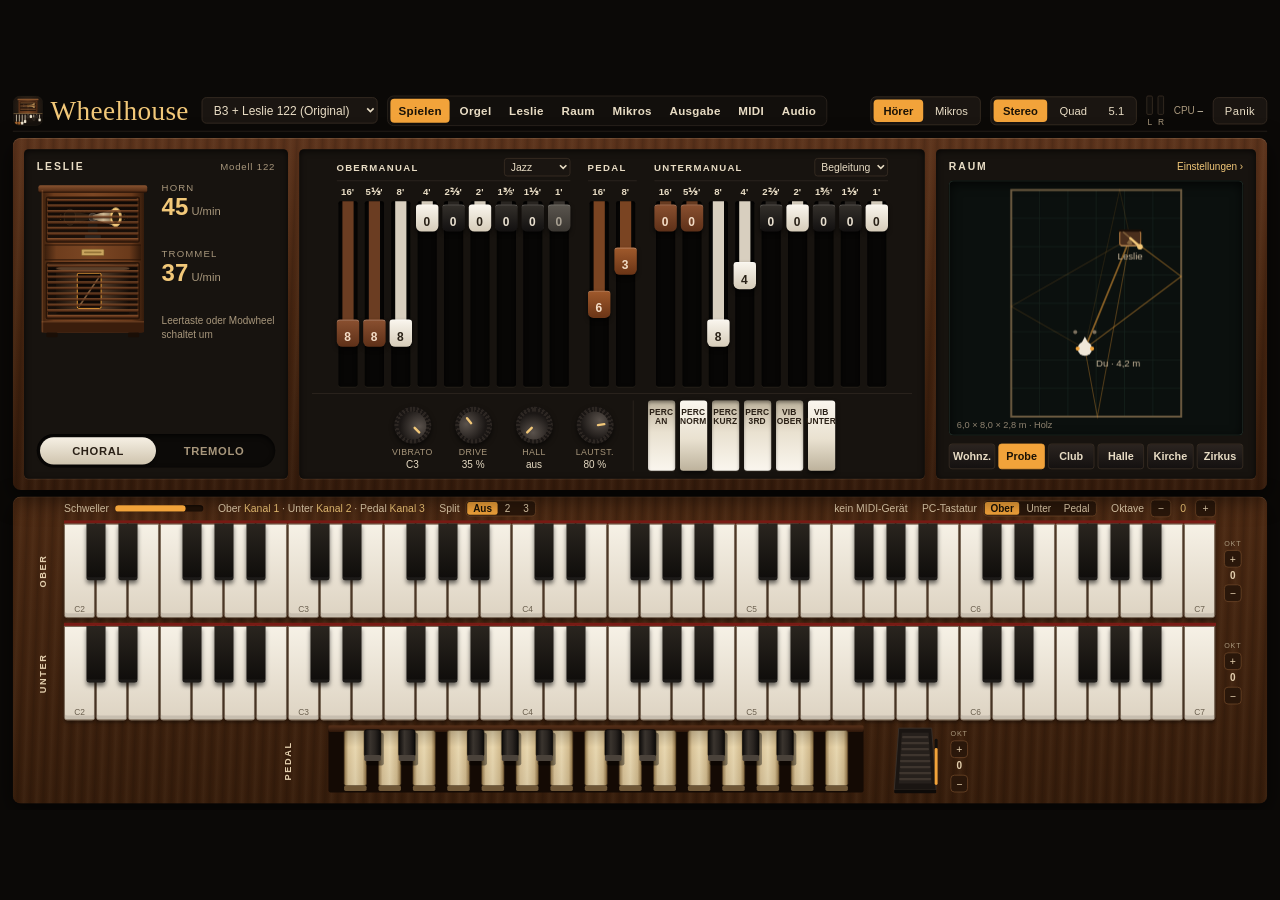
==== commit 6a5e9fd7: "Surround imaging checked and corrected - Horn reflections never had the per-bounce treble loss (kOn " ====
--- a/ui/wheelhouse.html
+++ b/ui/wheelhouse.html
@@ -448,7 +448,7 @@
       drumStereo: false, drumAngle: 180, drumCenter: 0, drumDist: 0.15, drumType: 2, drumPattern: 0,
       roomArr: 0, roomX: 3, roomY: 3.5, roomZ: 2, roomYaw: Math.PI / 2, roomSpacing: 0.6, roomType: 4, roomPattern: 1, roomOrder: 2, placed: false,
       grp: [{ gain: 0 }, { gain: 0 }, { gain: -6 }].map(c => Object.assign({ pan: 0, width: 1, delay: 0, pol: false, mute: false, solo: false, out: -1 }, c)) },
-    out: { masterDb: 0, lfeHz: 100 }, chmap: { stereo: null, quad: null, s51: null },
+    out: { masterDb: 0, lfeHz: 100, rearDb: 0, centerDb: 0, centerDiv: 0 }, chmap: { stereo: null, quad: null, s51: null },
     midi: { upper: 1, lower: 2, pedal: 3, leslieCC: 1, swellCC: 11 },
     split: { mode: 0, hi: 60, lo: 48, oct: [0, 0, 0], kb: 61 },
     leslie: 'slow', mode: 'stereo', octave: 0, pcMan: 0, halfMoon: 'stop',
@@ -642,7 +642,7 @@
     leslie: ['Leslie', 'Rotoren, Endstufe und Aufstellung', 5],
     raum: ['Raum', 'Form, Material und Reflexionen', 3],
     mikros: ['Mikros', 'Nahmikros, Raumpaar und Pult', 5],
-    ausgabe: ['Ausgabe', 'Format, Kanäle und Pegel', 3],
+    ausgabe: ['Ausgabe', 'Format, Kanäle, Abhöre', 4],
     midi: ['MIDI', 'Kanäle, Controller und PC-Tastatur', 3],
     audio: ['Audio', 'Gerät, Treiber und Latenz', 3],
   };
@@ -1113,9 +1113,16 @@
     const s2 = sec('Kanalzuordnung', [], [...mapRows, rowBtn('', 'Automatisch (1, 2, 3 …)', () => { S.chmap[S.mode] = null; applyMode(); syncAll(); })]);
     p.appendChild(s2);
     reg({ sync() { const M = MODES[S.mode]; mapRows.forEach((r, i) => { r.el.hidden = i >= M.ch; r.el.style.display = i >= M.ch ? 'none' : ''; r.el.querySelector('.rl').textContent = M.long[i] || ''; }); }, reset() { S.chmap = { stereo: null, quad: null, s51: null }; applyMode(); } });
+    const dbFmt = v => (v > 0 ? '+' : v < 0 ? '−' : '') + de(Math.abs(v), 1) + ' dB';
+    const rearK = knob({ label: 'Hinten', min: -12, max: 3, step: 0.5, def: 0, fmt: dbFmt, get: () => S.out.rearDb, set: v => { S.out.rearDb = v; sendOut(); } });
+    const centK = knob({ label: 'Center', min: -12, max: 3, step: 0.5, def: 0, fmt: dbFmt, get: () => S.out.centerDb, set: v => { S.out.centerDb = v; sendOut(); } });
+    const divK = knob({ label: 'Center-Breite', min: 0, max: 1, def: 0, fmt: v => v < 0.005 ? 'nur Center' : v > 0.995 ? 'Phantom' : pct(v), get: () => S.out.centerDiv, set: v => { S.out.centerDiv = v; sendOut(); } });
+    const monSec = sec('Abhöre', [rearK, centK, divK], [], 'Trimm für deine Lautsprecher, nicht für den Raum: Hinten = Surround-Kanäle, Center nur bei 5.1. Center-Breite legt eine Quelle vor dir zusätzlich auf L/R (Phantom), falls dein Center schwächer ist.');
+    p.appendChild(monSec);
+    reg({ sync() { const m = S.mode; monSec.style.display = m === 'stereo' ? 'none' : ''; centK.el.style.display = m === 's51' ? '' : 'none'; divK.el.style.display = m === 's51' ? '' : 'none'; } });
     const testRow = rowBtn('Kanaltest', 'Alle Kanäle anpiepen', () => chanTest(testRow.btn));
     p.appendChild(sec('Prüfen', [], [testRow, rowVal('Gerät', () => audioInfo.device ? `${audioInfo.device}, ${audioInfo.outputs} Ausgänge` : '–'), rowVal('Hinweis', () => warnText || 'alles in Ordnung')],
-      'Bei einer Quelle direkt vor dir sollten die hinteren Kanäle deutlich leiser sein als die vorderen.'));
+      'Bei einer Quelle direkt vor dir kommt hinten nur der Raum an: in einem kleinen, lebendigen Raum etwa 8 dB leiser als vorne, mit Abstand und Nachhall mehr.'));
   });
   let testTimers = [];
   function chanTest(btn) {
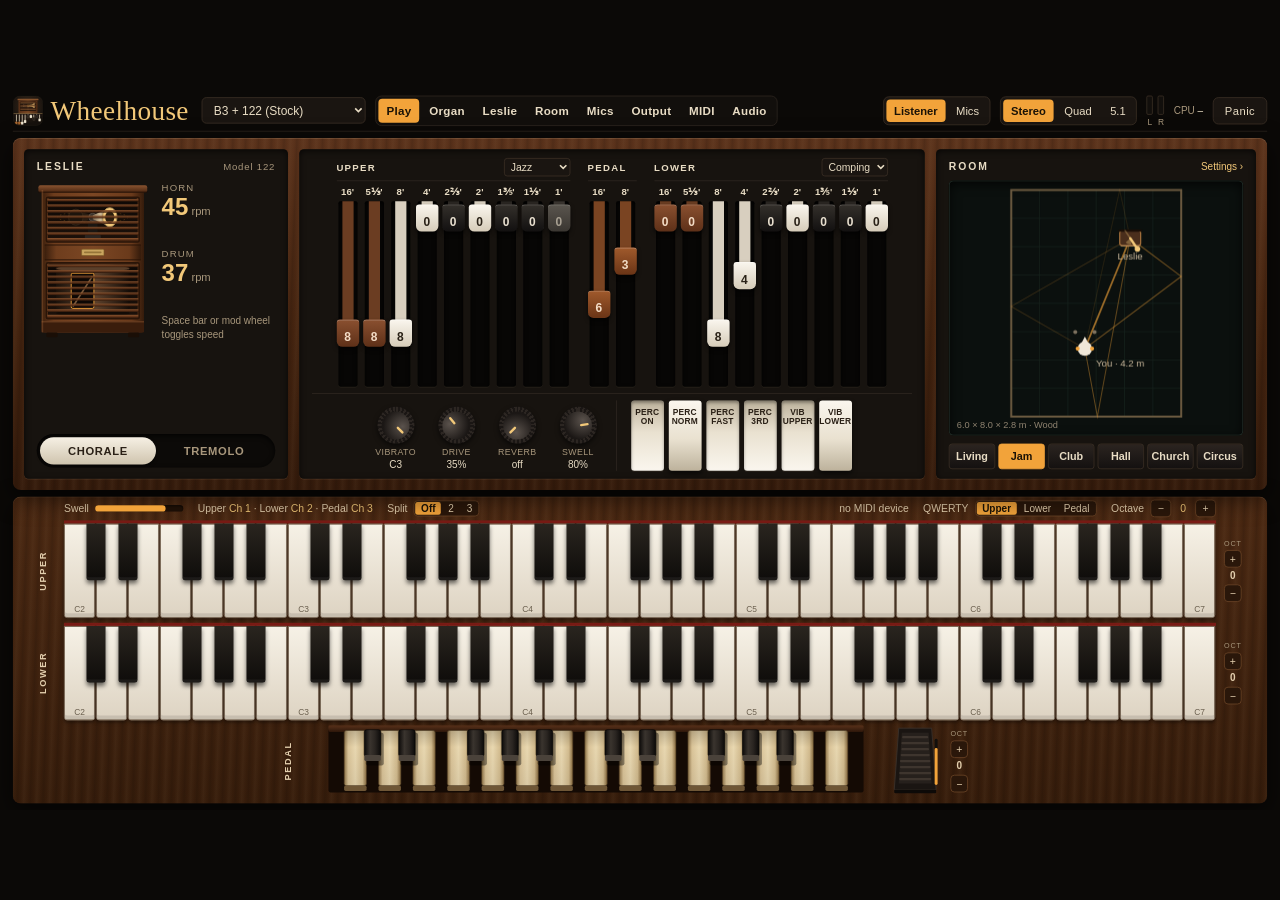
==== commit e410ddd5: "UI in English with studio/DAW jargon, tooltips on every control - All UI text translated (tabs, card" ====
--- a/ui/wheelhouse.html
+++ b/ui/wheelhouse.html
@@ -1,5 +1,5 @@
 <!DOCTYPE html>
-<html lang="de">
+<html lang="en">
 <head>
 <meta charset="utf-8">
 <title>Wheelhouse</title>
@@ -29,7 +29,7 @@
 .tabs button { font-size: 14.5px; font-weight: 600; letter-spacing: .4px; border: none; border-radius: 5px; padding: 7px 10px; background: transparent; color: #e8dcc4; }
 .tabs button.on { background: #f2a33a; color: #1a1206; }
 .oseg { display: flex; background: #1a1511; border: 1px solid #3a2f25; border-radius: 7px; padding: 3px; gap: 3px; }
-.oseg button { font-size: 14px; border: none; border-radius: 5px; padding: 6px 12px; background: transparent; color: #e8dcc4; }
+.oseg button { font-size: 14px; border: none; border-radius: 5px; padding: 6px 10px; background: transparent; color: #e8dcc4; }
 .oseg button.on { background: #f2a33a; color: #1a1206; font-weight: 700; }
 .meters { display: flex; align-items: flex-end; gap: 6px; height: 40px; }
 .meter { display: flex; flex-direction: column; align-items: center; gap: 3px; }
@@ -82,7 +82,7 @@
 .front { flex: none; display: flex; justify-content: center; align-items: flex-end; gap: 18px; padding-top: 8px; border-top: 1px solid #2e2620; }
 .vsep { width: 1px; align-self: stretch; background: #2e2620; }
 .tablets { display: flex; gap: 6px; }
-.tablet { width: 34px; height: 88px; padding: 8px 1px 0; border: none; border-radius: 4px; display: flex; justify-content: center; align-items: flex-start;
+.tablet { width: 41px; height: 88px; padding: 8px 1px 0; border: none; border-radius: 4px; display: flex; justify-content: center; align-items: flex-start;
   background: linear-gradient(180deg, #faf6ee 0%, #e9e1d0 55%, #bdb29c 100%); box-shadow: 0 4px 6px rgba(0,0,0,.55); }
 .tablet.on { background: linear-gradient(180deg, #bdb29c 0%, #e9e1d0 45%, #faf6ee 100%); box-shadow: inset 0 3px 4px rgba(0,0,0,.35), 0 1px 0 rgba(255,220,180,.1); }
 .tablet span { white-space: pre-line; font-size: 10.5px; font-weight: 700; letter-spacing: .2px; line-height: 1.15; color: #2a2016; display: block; }
@@ -214,9 +214,15 @@
 .kk.act { background: linear-gradient(180deg, #b5731e, #7a4a10); }
 .pedrow { flex: 1; min-height: 0; margin-top: 6px; display: flex; justify-content: center; align-items: stretch; gap: 14px; }
 .pedrow svg { flex: none; display: block; touch-action: none; }
+#tip { position: fixed; z-index: 1000; max-width: 300px; padding: 7px 10px 8px; border: 1px solid #6b4426; border-radius: 5px; background: #1a1511; color: #e8dcc4;
+  font: 500 13.5px/1.3 'Barlow Condensed', sans-serif; letter-spacing: .2px; white-space: pre-line; pointer-events: none; box-shadow: 0 6px 18px rgba(0,0,0,.55);
+  opacity: 0; transition: opacity .12s; }
+#tip.show { opacity: 1; }
+#tip .k { display: block; margin-top: 5px; padding-top: 4px; border-top: 1px solid #3a2a1c; color: #a8977c; font-size: 12.5px; }
 </style>
 </head>
 <body>
+<div id="tip" role="tooltip"></div>
 <div id="stage">
 
   <!-- ============ Header bar ============ -->
@@ -239,14 +245,15 @@
 <rect x="192.0" y="164" width="19" height="24" rx="5" fill="#26201b" stroke="#8a7a64" stroke-width="1.5"/>
 <rect x="222.5" y="160" width="7" height="32" fill="#d9ccb4"/>
 <rect x="216.5" y="192" width="19" height="24" rx="5" fill="#efe6d2" stroke="#b9ab92" stroke-width="1.5"/></g><rect x="4" y="4" width="248" height="248" rx="56" fill="none" stroke="#3a2f25" stroke-width="2"/></svg><span>Wheelhouse</span></div>
-    <select id="preset" class="sel" style="width: 220px" aria-label="Preset"></select>
-    <nav class="tabs" id="tabs" aria-label="Bereiche"></nav>
+    <select id="preset" class="sel" style="width: 205px" aria-label="Preset"></select>
+    <nav class="tabs" id="tabs" aria-label="Sections"></nav>
     <div style="flex: 1"></div>
-    <div class="oseg" id="modeSeg" aria-label="Modus: Hörer im Raum oder Mikrofone" title="Hörer: du stehst im Raum · Mikros: Nahmikros und Raumpaar über das Pult"></div>
-    <div class="oseg" id="outSeg" aria-label="Ausgabeformat"></div>
-    <div class="meters" id="meters" aria-label="Pegel je Ausgang"></div>
-    <span class="cpu">CPU <b id="cpu" class="num">–</b></span>
-    <button type="button" class="btn big" id="panic" title="Alle Töne aus (MIDI CC 123)">Panik</button>
+    <div class="oseg" id="modeSeg" aria-label="Mode: listener in the room or microphones" data-tip="Listener: you stand in the room and hear it on your speakers.
+Mics: close mics and a room pair through the mixer, like in the studio."></div>
+    <div class="oseg" id="outSeg" aria-label="Output format" data-tip="Output format: the room is rendered for this speaker layout."></div>
+    <div class="meters" id="meters" aria-label="Output levels" data-tip="Output level per channel (peak hold, red = above −1 dBFS)."></div>
+    <span class="cpu" data-tip="Audio CPU load of the standalone app.">CPU <b id="cpu" class="num">–</b></span>
+    <button type="button" class="btn big" id="panic" data-tip="All notes off and reset (MIDI CC 123). Shortcut: Esc.">Panic</button>
   </header>
 
   <!-- ============ Cabinet: Leslie, organ, room panels ============ -->
@@ -255,9 +262,9 @@
 
       <!-- Leslie panel (SVG cabinet, speed buttons) -->
       <div class="panel lesP">
-        <div class="ph"><span>Leslie</span><span id="lesModel" style="font-size: 12px; letter-spacing: 1px; color: #a8977c">Modell 122</span></div>
+        <div class="ph"><span>Leslie</span><span id="lesModel" style="font-size: 12px; letter-spacing: 1px; color: #a8977c">Model 122</span></div>
         <div style="display: flex; gap: 16px; align-items: stretch">
-          <svg width="140" height="200" viewBox="0 0 140 200" role="img" aria-label="Leslie-Gehäuse mit offener Front" style="flex: none; display: block">
+          <svg width="140" height="200" viewBox="0 0 140 200" role="img" aria-label="Leslie cabinet with open front" data-tip="Live view of horn and drum." style="flex: none; display: block">
             <defs>
               <linearGradient id="lw" x1="0" y1="0" x2="1" y2="0"><stop offset="0" stop-color="#3b1f0d"/><stop offset="0.12" stop-color="#6e3d1d"/><stop offset="0.5" stop-color="#7c4724"/><stop offset="0.88" stop-color="#6a3a1b"/><stop offset="1" stop-color="#341b0b"/></linearGradient>
               <linearGradient id="lcap" x1="0" y1="0" x2="0" y2="1"><stop offset="0" stop-color="#8a5430"/><stop offset="1" stop-color="#4a2611"/></linearGradient>
@@ -297,12 +304,12 @@
             <rect x="6" y="10" width="2" height="178" fill="#a86a3c" opacity="0.35"/>
           </svg>
           <div style="flex: 1; display: flex; flex-direction: column; gap: 10px; justify-content: space-between">
-            <div class="rpm"><span class="l">Horn</span><span class="v"><span id="hornRpm">0</span><small> U/min</small></span></div>
-            <div class="rpm"><span class="l">Trommel</span><span class="v"><span id="drumRpm">0</span><small> U/min</small></span></div>
-            <div style="font-size: 12.5px; color: #a8977c; line-height: 1.35" id="lesHint">Leertaste oder Modwheel schaltet um</div>
+            <div class="rpm"><span class="l">Horn</span><span class="v"><span id="hornRpm">0</span><small> rpm</small></span></div>
+            <div class="rpm"><span class="l">Drum</span><span class="v"><span id="drumRpm">0</span><small> rpm</small></span></div>
+            <div style="font-size: 12.5px; color: #a8977c; line-height: 1.35" id="lesHint">Space bar or mod wheel toggles speed</div>
           </div>
         </div>
-        <div class="speed" id="speed" aria-label="Leslie-Geschwindigkeit"></div>
+        <div class="speed" id="speed" aria-label="Leslie speed"></div>
       </div>
 
       <!-- Organ panel (drawbars, front knobs, tablets) -->
@@ -311,14 +318,14 @@
         <div class="front">
           <div id="frontKnobs" style="display: flex; gap: 18px; align-items: flex-end"></div>
           <div class="vsep"></div>
-          <div class="tablets" id="tablets" aria-label="Percussion und Vibrato"></div>
+          <div class="tablets" id="tablets" aria-label="Percussion and vibrato"></div>
         </div>
       </div>
 
       <!-- Room panel (small floor plan, room presets) -->
       <div class="panel roomP">
-        <div class="ph"><span>Raum</span><button type="button" class="linkbtn" id="openRoom">Einstellungen ›</button></div>
-        <div class="rview"><canvas id="roomS"></canvas><div class="rinfo" id="rinfoS"></div></div>
+        <div class="ph"><span>Room</span><button type="button" class="linkbtn" id="openRoom" data-tip="Room settings: size, surfaces, reflections, circus tent.">Settings ›</button></div>
+        <div class="rview"><canvas id="roomS" data-tip="Floor plan. Drag the Leslie or your head · right-drag: facing · scroll: rotate."></canvas><div class="rinfo" id="rinfoS"></div></div>
         <div class="rpre" id="roomPre"></div>
       </div>
     </div>
@@ -329,17 +336,17 @@
       <div class="chead">
         <span class="ct" id="cTitle"></span><span class="cs" id="cSub"></span>
         <div style="flex: 1"></div>
-        <button type="button" class="btn" id="cReset">Zurücksetzen</button>
-        <button type="button" class="btn primary" id="cClose">Zurück zum Spielen</button>
+        <button type="button" class="btn" id="cReset" data-tip="Reset everything on this page to its defaults.">Reset</button>
+        <button type="button" class="btn primary" id="cClose">Back to Play</button>
       </div>
       <div class="cbody" id="cbody">
         <div class="bigroom" id="bigRoom" hidden>
-          <div class="rview"><canvas id="roomB"></canvas><div class="rhint">Grundriss · Ziehen: Leslie / Kopf · Rechts ziehen: Blickrichtung · Mausrad: drehen</div></div>
+          <div class="rview"><canvas id="roomB" data-tip="Floor plan. Drag the Leslie or your head (or the mics) · right-drag: facing · scroll: rotate."></canvas><div class="rhint">Floor plan · Drag: Leslie / head · Right-drag: facing · Scroll: rotate</div></div>
           <div class="rstats">
-            <span>RT60 tief / mittel / hoch <b id="stRt">–</b></span>
-            <span>Hallradius <b id="stRc">–</b></span>
-            <span>Schallwege <b id="stPaths">–</b></span>
-            <span>Rechenlast <b id="stCpu">–</b></span>
+            <span data-tip="Reverb time (Eyring) in the low, mid and high band.">RT60 low / mid / high <b id="stRt">–</b></span>
+            <span data-tip="Critical distance: here direct sound and room are equally loud.">Critical distance <b id="stRc">–</b></span>
+            <span data-tip="Number of rendered sound paths (direct + image sources).">Paths <b id="stPaths">–</b></span>
+            <span>CPU <b id="stCpu">–</b></span>
           </div>
         </div>
       </div>
@@ -349,23 +356,23 @@
   <!-- ============ Manuals + pedalboard ============ -->
   <section class="keys wood">
     <div class="kstrip">
-      <span style="display: flex; align-items: center; gap: 8px">Schweller <span class="swbar"><i id="swBar"></i></span></span>
+      <span style="display: flex; align-items: center; gap: 8px" data-tip="Swell (expression) pedal position.">Swell <span class="swbar"><i id="swBar"></i></span></span>
       <span id="chanInfo"></span>
       <span class="splitg" id="splitG"></span>
       <div style="flex: 1"></div>
       <span id="midiInfo">MIDI –</span>
-      <span style="display: flex; align-items: center; gap: 8px">PC-Tastatur <span class="pcseg" id="pcSeg"></span></span>
-      <span style="display: flex; align-items: center; gap: 8px">Oktave
-        <button type="button" class="octb" id="octDn" aria-label="Oktave tiefer">−</button>
+      <span style="display: flex; align-items: center; gap: 8px" data-tip="Which manual the computer keyboard plays (Z–M and Q–P rows).">QWERTY <span class="pcseg" id="pcSeg"></span></span>
+      <span style="display: flex; align-items: center; gap: 8px" data-tip="Octave of the computer keyboard.">Octave
+        <button type="button" class="octb" id="octDn" aria-label="Octave down">−</button>
         <span id="octV" class="hi" style="min-width: 14px; text-align: center">0</span>
-        <button type="button" class="octb" id="octUp" aria-label="Oktave höher">+</button>
+        <button type="button" class="octb" id="octUp" aria-label="Octave up">+</button>
       </span>
     </div>
-    <div class="manual"><div class="felt"></div><div class="mrow"><span class="vlab">Ober</span><div class="kbd" id="kbd0"></div><div class="octv" id="ov0"></div></div></div>
-    <div class="manual" style="margin-top: 6px"><div class="felt"></div><div class="mrow"><span class="vlab">Unter</span><div class="kbd" id="kbd1"></div><div class="octv" id="ov1"></div></div></div>
+    <div class="manual"><div class="felt"></div><div class="mrow"><span class="vlab">Upper</span><div class="kbd" id="kbd0"></div><div class="octv" id="ov0"></div></div></div>
+    <div class="manual" style="margin-top: 6px"><div class="felt"></div><div class="mrow"><span class="vlab">Lower</span><div class="kbd" id="kbd1"></div><div class="octv" id="ov1"></div></div></div>
     <div class="pedrow">
       <span class="vlab">Pedal</span>
-      <svg id="pedSvg" width="710" height="86" viewBox="0 0 760 92" role="img" aria-label="Pedal mit 25 Tönen">
+      <svg id="pedSvg" width="710" height="86" viewBox="0 0 760 92" role="img" aria-label="25-note pedalboard" data-tip="25-note pedalboard: click to play, or use the pedal MIDI channel.">
         <defs>
           <linearGradient id="pedWood" x1="0" y1="0" x2="1" y2="0"><stop offset="0" stop-color="#8f7448"/><stop offset="0.18" stop-color="#d9c398"/><stop offset="0.5" stop-color="#e8d7b0"/><stop offset="0.82" stop-color="#d2bb8e"/><stop offset="1" stop-color="#86693e"/></linearGradient>
           <linearGradient id="pedOn" x1="0" y1="0" x2="1" y2="0"><stop offset="0" stop-color="#9a6520"/><stop offset="0.5" stop-color="#f2b257"/><stop offset="1" stop-color="#9a6520"/></linearGradient>
@@ -378,7 +385,7 @@
         <rect x="22" y="0" width="716" height="9" rx="2" fill="url(#pedRail)"/>
         <g id="pedKeys"></g>
       </svg>
-      <svg id="swellSvg" width="60" height="86" viewBox="0 0 64 92" role="slider" aria-label="Schwellerpedal" style="cursor: ns-resize">
+      <svg id="swellSvg" width="60" height="86" viewBox="0 0 64 92" role="slider" aria-label="Swell pedal" data-tip="Swell pedal: drag or scroll." style="cursor: ns-resize">
         <path d="M10 4 L54 4 L60 86 L4 86 Z" fill="#1a1512" stroke="#3a312a" stroke-width="1.2"/>
         <path d="M14 10 L50 10 L54 78 L10 78 Z" fill="#26201c"/>
         <path d="M16 16 L48 16 M15 24 L49 24 M15 32 L49 32 M14 40 L50 40 M13 48 L51 48 M13 56 L51 56 M12 64 L52 64 M12 72 L52 72" stroke="#3e352e" stroke-width="3" stroke-linecap="round"/>
@@ -401,8 +408,8 @@
   const $ = (id) => document.getElementById(id);
   const h = (tag, cls, html) => { const e = document.createElement(tag); if (cls) e.className = cls; if (html !== undefined) e.innerHTML = html; return e; };
   const clamp = (v, a, b) => Math.max(a, Math.min(b, v));
-  const de = (x, d = 1) => (+x).toFixed(d).replace('.', ',');
-  const pct = (v) => Math.round(v * 100) + ' %';
+  const nf = (x, d = 1) => (+x).toFixed(d);
+  const pct = (v) => Math.round(v * 100) + '%';
 
   // ---------------- Stage scaling (fixed 1600 × 900 design, scaled to the window) ----------------
   const stage = $('stage'); let SCALE = 1;
@@ -475,61 +482,61 @@
   }
 
   const MODES = {
-    stereo: { ch: 2, names: ['L', 'R'], long: ['Links', 'Rechts'], spk: { az: [30, -30], ch: [0, 1], lfe: -1, stereo: true }, show: [30, -30] },
-    quad: { ch: 4, names: ['VL', 'VR', 'HL', 'HR'], long: ['Vorne links', 'Vorne rechts', 'Hinten links', 'Hinten rechts'], spk: { az: [45, -45, 135, -135], ch: [0, 1, 2, 3], lfe: -1 }, show: [45, -45, 135, -135] },
-    s51: { ch: 6, names: ['L', 'R', 'C', 'LFE', 'SL', 'SR'], long: ['Vorne links', 'Vorne rechts', 'Center', 'LFE', 'Surround links', 'Surround rechts'], spk: { az: [30, -30, 0, 110, -110], ch: [0, 1, 2, 4, 5], lfe: 3 }, show: [30, -30, 0, 110, -110] },
+    stereo: { ch: 2, names: ['L', 'R'], long: ['Left', 'Right'], spk: { az: [30, -30], ch: [0, 1], lfe: -1, stereo: true }, show: [30, -30] },
+    quad: { ch: 4, names: ['FL', 'FR', 'RL', 'RR'], long: ['Front left', 'Front right', 'Rear left', 'Rear right'], spk: { az: [45, -45, 135, -135], ch: [0, 1, 2, 3], lfe: -1 }, show: [45, -45, 135, -135] },
+    s51: { ch: 6, names: ['L', 'R', 'C', 'LFE', 'SL', 'SR'], long: ['Front left', 'Front right', 'Center', 'LFE', 'Surround left', 'Surround right'], spk: { az: [30, -30, 0, 110, -110], ch: [0, 1, 2, 4, 5], lfe: 3 }, show: [30, -30, 0, 110, -110] },
   };
   const ROOMS = [
-    { n: 'Wohnzimmer', s: 'Wohnz.', Lx: 5, Ly: 6, Lz: 2.6, absorb: 0.38, reverb: 1, material: 'wood' },
-    { n: 'Proberaum', s: 'Probe', Lx: 6, Ly: 8, Lz: 2.8, absorb: 0.3, reverb: 1, material: 'wood' },
+    { n: 'Living room', s: 'Living', Lx: 5, Ly: 6, Lz: 2.6, absorb: 0.38, reverb: 1, material: 'wood' },
+    { n: 'Rehearsal room', s: 'Jam', Lx: 6, Ly: 8, Lz: 2.8, absorb: 0.3, reverb: 1, material: 'wood' },
     { n: 'Club', s: 'Club', Lx: 12, Ly: 18, Lz: 4.5, absorb: 0.27, reverb: 1, material: 'concrete' },
-    { n: 'Festzelt', s: 'Festzelt', Lx: 20, Ly: 30, Lz: 7, absorb: 0.45, reverb: 0.8, material: 'tent', noQuick: true },
-    { n: 'Halle', s: 'Halle', Lx: 25, Ly: 40, Lz: 10, absorb: 0.12, reverb: 1, material: 'concrete' },
-    { n: 'Kirche', s: 'Kirche', Lx: 16, Ly: 36, Lz: 14, absorb: 0.09, reverb: 1.1, material: 'stone' },
-    { n: 'Zirkuszelt', s: 'Zirkus', tent: true },
+    { n: 'Festival tent', s: 'Festival', Lx: 20, Ly: 30, Lz: 7, absorb: 0.45, reverb: 0.8, material: 'tent', noQuick: true },
+    { n: 'Hall', s: 'Hall', Lx: 25, Ly: 40, Lz: 10, absorb: 0.12, reverb: 1, material: 'concrete' },
+    { n: 'Church', s: 'Church', Lx: 16, Ly: 36, Lz: 14, absorb: 0.09, reverb: 1.1, material: 'stone' },
+    { n: 'Circus tent', s: 'Circus', tent: true },
   ];
-  const MATERIALS = [['wood', 'Holz / Trockenbau'], ['concrete', 'Beton'], ['stone', 'Stein'], ['glass', 'Glas / Fliesen'], ['tent', 'Zeltplane']];
-  const MAT_SHORT = { wood: 'Holz', concrete: 'Beton', stone: 'Stein', glass: 'Glas', tent: 'Plane' };
+  const MATERIALS = [['wood', 'Wood / drywall'], ['concrete', 'Concrete'], ['stone', 'Stone'], ['glass', 'Glass / tiles'], ['tent', 'Canvas']];
+  const MAT_SHORT = { wood: 'Wood', concrete: 'Concrete', stone: 'Stone', glass: 'Glass', tent: 'Canvas' };
   const UPPER_PRESETS = [
-    ['Jazz', [8, 8, 8, 0, 0, 0, 0, 0, 0]], ['Gospel', [8, 8, 8, 8, 8, 8, 8, 8, 8]], ['Rock', [8, 8, 8, 8, 0, 0, 0, 0, 0]], ['Ballade', [8, 3, 8, 0, 0, 0, 0, 0, 0]],
-    ['Flöte', [0, 0, 8, 0, 0, 0, 0, 0, 0]], ['Theater', [8, 7, 6, 5, 4, 3, 2, 1, 1]], ['Perc 2nd', [8, 4, 8, 0, 0, 0, 0, 0, 0]], ['Smith', [8, 8, 8, 8, 0, 0, 0, 0, 8]],
+    ['Jazz', [8, 8, 8, 0, 0, 0, 0, 0, 0]], ['Gospel', [8, 8, 8, 8, 8, 8, 8, 8, 8]], ['Rock', [8, 8, 8, 8, 0, 0, 0, 0, 0]], ['Ballad', [8, 3, 8, 0, 0, 0, 0, 0, 0]],
+    ['Flute', [0, 0, 8, 0, 0, 0, 0, 0, 0]], ['Theatre', [8, 7, 6, 5, 4, 3, 2, 1, 1]], ['Perc 2nd', [8, 4, 8, 0, 0, 0, 0, 0, 0]], ['Smith', [8, 8, 8, 8, 0, 0, 0, 0, 8]],
   ];
   const LOWER_PRESETS = [
-    ['Begleitung', [0, 0, 8, 4, 0, 0, 0, 0, 0]], ['Weich', [0, 0, 6, 6, 0, 0, 0, 0, 0]], ['Jazz', [8, 8, 8, 0, 0, 0, 0, 0, 0]], ['Flöte', [0, 0, 8, 0, 0, 0, 0, 0, 0]],
-    ['Streicher', [0, 0, 4, 5, 4, 4, 2, 0, 0]], ['Voll', [8, 8, 8, 8, 8, 8, 8, 8, 8]],
+    ['Comping', [0, 0, 8, 4, 0, 0, 0, 0, 0]], ['Mellow', [0, 0, 6, 6, 0, 0, 0, 0, 0]], ['Jazz', [8, 8, 8, 0, 0, 0, 0, 0, 0]], ['Flute', [0, 0, 8, 0, 0, 0, 0, 0, 0]],
+    ['Strings', [0, 0, 4, 5, 4, 4, 2, 0, 0]], ['Full', [8, 8, 8, 8, 8, 8, 8, 8, 8]],
   ];
   const PRESETS = [
     { n: 'Jazz Combo', u: [8, 8, 8, 0, 0, 0, 0, 0, 0], l: [0, 0, 8, 4, 0, 0, 0, 0, 0], p: [6, 3], perc: { on: true, third: true, fast: true, soft: false, vibU: true, vibL: false }, vib: 'c3', drive: 0.3 },
-    { n: 'Gospel voll', u: [8, 8, 8, 8, 8, 8, 8, 8, 8], l: [8, 8, 8, 8, 0, 0, 0, 0, 0], p: [8, 5], perc: { on: false, third: true, fast: true, soft: false, vibU: true, vibL: true }, vib: 'c3', drive: 0.45 },
+    { n: 'Full Gospel', u: [8, 8, 8, 8, 8, 8, 8, 8, 8], l: [8, 8, 8, 8, 0, 0, 0, 0, 0], p: [8, 5], perc: { on: false, third: true, fast: true, soft: false, vibU: true, vibL: true }, vib: 'c3', drive: 0.45 },
     { n: 'Rock', u: [8, 8, 8, 8, 0, 0, 0, 0, 0], l: [8, 8, 8, 0, 0, 0, 0, 0, 0], p: [8, 4], perc: { on: false, third: true, fast: true, soft: false, vibU: false, vibL: false }, vib: 'c3', drive: 0.75 },
-    { n: 'Ballade', u: [8, 3, 8, 0, 0, 0, 0, 0, 0], l: [0, 0, 6, 6, 0, 0, 0, 0, 0], p: [5, 2], perc: { on: false, third: true, fast: true, soft: false, vibU: true, vibL: true }, vib: 'c3', drive: 0.15 },
-    { n: 'Flöte', u: [0, 0, 8, 0, 0, 0, 0, 0, 0], l: [0, 0, 8, 0, 0, 0, 0, 0, 0], p: [4, 2], perc: { on: false, third: true, fast: true, soft: false, vibU: true, vibL: true }, vib: 'v2', drive: 0.1 },
-    { n: 'Theater', u: [8, 7, 6, 5, 4, 3, 2, 1, 1], l: [0, 0, 4, 5, 4, 4, 2, 0, 0], p: [7, 4], perc: { on: false, third: true, fast: true, soft: false, vibU: true, vibL: true }, vib: 'v3', drive: 0.2 },
+    { n: 'Ballad', u: [8, 3, 8, 0, 0, 0, 0, 0, 0], l: [0, 0, 6, 6, 0, 0, 0, 0, 0], p: [5, 2], perc: { on: false, third: true, fast: true, soft: false, vibU: true, vibL: true }, vib: 'c3', drive: 0.15 },
+    { n: 'Flute', u: [0, 0, 8, 0, 0, 0, 0, 0, 0], l: [0, 0, 8, 0, 0, 0, 0, 0, 0], p: [4, 2], perc: { on: false, third: true, fast: true, soft: false, vibU: true, vibL: true }, vib: 'v2', drive: 0.1 },
+    { n: 'Theatre', u: [8, 7, 6, 5, 4, 3, 2, 1, 1], l: [0, 0, 4, 5, 4, 4, 2, 0, 0], p: [7, 4], perc: { on: false, third: true, fast: true, soft: false, vibU: true, vibL: true }, vib: 'v3', drive: 0.2 },
     { n: 'Perc 2nd', u: [8, 4, 8, 0, 0, 0, 0, 0, 0], l: [0, 0, 8, 4, 0, 0, 0, 0, 0], p: [6, 3], perc: { on: true, third: false, fast: false, soft: false, vibU: true, vibL: false }, vib: 'c2', drive: 0.3 },
   ];
   // Rotor times are time constants: the rotor reaches speed after about 3 τ
   // (measured on real Leslies: horn ~1.5 s up / 2.5 s down, drum ~5 s / 7.5 s; 48/400 and 40/342 rpm)
   const rpmHz = (r) => r / 60;
   const INSTRUMENTS = [
-    { n: 'B3 + Leslie 122 (Original)', note: 'gepflegte B3 der 60er, Serien-122 ohne Stopp, kein Hall',
+    { n: 'B3 + 122 (Stock)', note: 'well-kept 60s B3, stock 122 without stop, no reverb',
       chr: { cond: 0.45, leak: 0.45, contact: 0.45, motor: 0.46, gearTune: true, busComp: true }, organ: { percLevel: 1, percShort: 0.2, percLong: 1.0, complex: true },
       click: 0.5, db: { upper: [8, 8, 8, 0, 0, 0, 0, 0, 0], lower: [0, 0, 8, 4, 0, 0, 0, 0, 0], pedal: [6, 3] }, perc: { on: true, third: true, fast: true, soft: false, vibU: true, vibL: false }, vib: 'c3',
       pre: { on: true, gain: 0.5 }, amp: { model: 0, quality: 1, sag: 0.5 }, drive: 0.35, balance: 0.5,
       rotor: [{ slow: rpmHz(48), fast: rpmHz(400), up: 0.5, down: 0.85 }, { slow: rpmHz(40), fast: rpmHz(342), up: 1.7, down: 2.5 }],
       brake: true, cab: { hornBox: 0.45, wobble: -1, board: 'ply', res: 0.5, mech: -1 }, halfMoon: 'two', spring: { mix: 0 } },
-    { n: 'B3 + Leslie 147 (Rock)', note: '147 mit Gegenkopplung, Vorstufe heiß, Vibrato aus',
+    { n: 'B3 + 147 (Rock)', note: '147 with negative feedback, hot preamp, vibrato off',
       chr: { cond: 0.55, leak: 0.55, contact: 0.55, motor: 0.54, gearTune: true, busComp: true }, organ: { percLevel: 1, percShort: 0.2, percLong: 1.0, complex: true },
       click: 0.6, db: { upper: [8, 8, 8, 8, 0, 0, 0, 0, 0], lower: [8, 8, 8, 0, 0, 0, 0, 0, 0], pedal: [8, 4] }, perc: { on: false, third: true, fast: true, soft: false, vibU: false, vibL: false }, vib: 'c3',
       pre: { on: true, gain: 0.75 }, amp: { model: 2, quality: 1, sag: 0.6 }, drive: 0.75, balance: 0.5,
       rotor: [{ slow: rpmHz(48), fast: rpmHz(400), up: 0.5, down: 0.85 }, { slow: rpmHz(40), fast: rpmHz(342), up: 1.7, down: 2.5 }],
       brake: true, cab: { hornBox: 0.45, wobble: -1, board: 'ply', res: 0.5, mech: -1 }, halfMoon: 'two', spring: { mix: 0 } },
-    { n: 'A-100 + Federhall', note: 'gleiches Werk wie die B3, mit eingebautem Hammond-Federhall',
+    { n: 'A-100 + Spring Reverb', note: 'same tone generator as the B3, built-in Hammond spring tank',
       chr: { cond: 0.45, leak: 0.45, contact: 0.45, motor: 0.46, gearTune: true, busComp: true }, organ: { percLevel: 1, percShort: 0.2, percLong: 1.0, complex: true },
       click: 0.45, db: { upper: [8, 3, 8, 0, 0, 0, 0, 0, 0], lower: [0, 0, 6, 6, 0, 0, 0, 0, 0], pedal: [5, 2] }, perc: { on: false, third: true, fast: true, soft: false, vibU: true, vibL: true }, vib: 'c3',
       pre: { on: true, gain: 0.5 }, amp: { model: 0, quality: 1, sag: 0.5 }, drive: 0.3, balance: 0.5,
       rotor: [{ slow: rpmHz(48), fast: rpmHz(400), up: 0.5, down: 0.85 }, { slow: rpmHz(40), fast: rpmHz(342), up: 1.7, down: 2.5 }],
       brake: true, cab: { hornBox: 0.45, wobble: -1, board: 'ply', res: 0.5, mech: -1 }, halfMoon: 'two', spring: { mix: 0.3, decay: 2.8, tone: 0.5, drive: 0.3, springs: 3 } },
-    { n: 'Tour-B3 (abgerockt)', note: '40 Jahre Tour: Kontakte prellen, Riemen locker, Röhren müde',
+    { n: 'Road-worn B3', note: '40 years on the road: bouncy contacts, slack belts, tired tubes',
       chr: { cond: 0.85, leak: 0.85, contact: 0.9, motor: 0.8, gearTune: true, busComp: true }, organ: { percLevel: 0.85, percShort: 0.17, percLong: 0.9, complex: true },
       click: 0.75, db: { upper: [8, 8, 8, 8, 0, 0, 0, 0, 0], lower: [8, 4, 8, 0, 0, 0, 0, 0, 0], pedal: [8, 5] }, perc: { on: true, third: true, fast: true, soft: false, vibU: true, vibL: false }, vib: 'c3',
       pre: { on: true, gain: 0.7 }, amp: { model: 1, quality: 1, sag: 0.8 }, drive: 0.6, balance: 0.5,
@@ -537,7 +544,7 @@
       brake: true, cab: { hornBox: 0.5, wobble: 0.65, board: 'chip', res: 0.65, mech: -1 }, halfMoon: 'two', spring: { mix: 0 } },
   ];
   const VIB = [['v1', 'V1'], ['v2', 'V2'], ['v3', 'V3'], ['c1', 'C1'], ['c2', 'C2'], ['c3', 'C3']];
-  const AMP_MODELS = [[0, '122 · 2 × 6550'], [1, '122 früh · 5U4'], [2, '147 · Gegenkoppl.']];
+  const AMP_MODELS = [[0, '122 · 2 × 6550'], [1, '122 early · 5U4'], [2, '147 · neg. feedback']];
 
   // ---------------- Control builders ----------------
   // Every control is registered via reg(); syncAll() refreshes all of them from S.
@@ -579,14 +586,130 @@
     kb.addEventListener('wheel', (e) => { e.preventDefault(); const d = e.deltaY < 0 ? 1 : -1; apply(cur() + d * (disc ? 1 / (n - 1) : e.shiftKey ? 0.005 : 0.025)); }, { passive: false });
     kb.addEventListener('dblclick', () => c.reset());
     kb.addEventListener('keydown', (e) => { const d = (e.key === 'ArrowUp' || e.key === 'ArrowRight') ? 1 : (e.key === 'ArrowDown' || e.key === 'ArrowLeft') ? -1 : 0; if (d) { e.preventDefault(); e.stopPropagation(); apply(cur() + d * (disc ? 1 / (n - 1) : 0.025)); } });
-    kb.title = 'Ziehen oder Mausrad · Umschalt = fein · Doppelklick = Standard';
+    kb.dataset.tipK = 'Drag or scroll · Shift = fine · Double-click = default'; if (o.tip) kb.dataset.tip = o.tip; c.tipEl = kb; c.label = o.label;
     c.sync(); return reg(c);
   }
+  const tipMissing = []; window.__tipMissing = tipMissing;
+  const TIPS = {
+    // Organ
+    'Character/Condition': 'Overall wear of the instrument – from showroom-fresh to 40 years on the road. Pulls Leakage, Contacts and Motor along and sets the level spread and runout of the tone wheels.',
+    'Character/Leakage': 'Tone-wheel crosstalk: neighbouring wheels bleed into the pickups and wiring – the faint "hiss and whistle" under every B3.',
+    'Character/Contacts': 'Key contact wear: dirty busbar contacts bounce and crackle, so the click gets dirtier and less even.',
+    'Character/Motor': 'Hum and whir of the generator and run motor, audible between notes.',
+    'Generator/Key noise': 'Mechanical key noise: keys bottoming out on the felt. The console sits right in front of you, so it is acoustic, not through the Leslie.',
+    'Generator/Tuning': 'Gears: the slightly off equal temperament of the real gear train. Equal: mathematically exact tuning.',
+    'Generator/Busbar load': 'Loading of the generator: the more drawbars and keys you add, the more each one sags in level (the classic "compression" of a full registration).',
+    'Generator/Low wheels': 'Complex: the lowest wheels are nearly square, with odd harmonics (pedal only). Sine: idealised.',
+    'Generator/Mains': 'Mains frequency of the synchronous motor: sets the hum and – on a 50 Hz organ run at 60 Hz – the pitch.',
+    'Percussion · Vibrato · Click/Key click': 'Key click: the burst from nine contacts closing on the busbar. Part of the sound – purists keep it up.',
+    'Percussion · Vibrato · Click/Perc level': 'Overall level of the percussion (on top of Soft/Normal).',
+    'Percussion · Vibrato · Click/Fast decay': 'Decay time of the percussion when set to Fast.',
+    'Percussion · Vibrato · Click/Slow decay': 'Decay time of the percussion when set to Slow.',
+    'Percussion · Vibrato · Click/Vibrato': 'Scanner vibrato/chorus. V1–V3: vibrato. C1–C3: chorus (vibrato mixed with dry). C3 is the classic.',
+    'Percussion · Vibrato · Click/Click': 'Velocity: a fast stroke closes all nine contacts almost at once and hard, a slow press one after another and softer. Fixed: always the same.',
+    'Preamp AO-28/Gain': 'Preamp gain after the swell: 12AX7 into a 12BH7 push-pull and transformer. With the swell wide open and full drawbars the organ breaks up before the Leslie.',
+    'Preamp AO-28/Tubes': 'Bypass skips the tube stages for a clean, line-level organ.',
+    'Preamp AO-28/Quality': 'Uses the same oversampling quality as the power amp.',
+    'Spring Reverb/Mix': 'Wet/dry mix of the spring tank. It sits inside the organ, before the Leslie – so the reverb spins too.',
+    'Spring Reverb/Decay': 'Decay time of the springs.',
+    'Spring Reverb/Tone': 'Tone of the tank return: dark to bright.',
+    'Spring Reverb/Drive': 'Drive into the tank driver: more drive = more boing and splash.',
+    'Spring Reverb/Springs': 'Number of springs: 2 is sparser and twangier, 3 is denser.',
+    'Spring Reverb/Tank': 'Kick the tank – the springs crash, like bumping the organ.',
+    // Leslie
+    'Horn/Slow': 'Horn chorale speed.', 'Horn/Fast': 'Horn tremolo speed.',
+    'Horn/Rise': 'Ramp-up time of the horn from chorale to tremolo. The light horn gets there in under a second.',
+    'Horn/Fall': 'Ramp-down time of the horn from tremolo to chorale.',
+    'Drum/Slow': 'Drum (bass rotor) chorale speed.', 'Drum/Fast': 'Drum tremolo speed.',
+    'Drum/Rise': 'Ramp-up time of the heavy drum – it lags behind the horn, which is a big part of the Leslie sound.',
+    'Drum/Fall': 'Ramp-down time of the drum.',
+    'Drum/Brake': 'On: the rotors stop on Stop. Off: they coast to a halt.',
+    'Power Amp/Drive': 'How hard the organ hits the Leslie power amp – from clean to growl.',
+    'Power Amp/Sag': 'Power-supply sag: the rectifier voltage dips under load – softer attack, more compression when driven.',
+    'Power Amp/Model': '122: 2 × 6550, tight. 122 early: 5U4 tube rectifier, more sag. 147: with negative feedback, cleaner and stiffer.',
+    'Power Amp/Quality': 'Eco: static curve, low CPU. HQ: tubes and output transformer as a circuit, 2× oversampling. Ultra: 4× oversampling.',
+    'Power Amp/Plate / cath.': 'Live plate and cathode readings of the output tubes.',
+    'Cabinet/Horn box': 'Sound from the back of the horn bouncing around inside the horn compartment and leaking out.',
+    'Cabinet/Resonance': 'Cabinet panel resonances: the wooden walls vibrate along and colour the low mids.',
+    'Cabinet/Mechanics': 'Mechanical noise: motors, belts, bearings, relays and the slow motor clutching in. Auto follows Organ › Condition.',
+    'Cabinet/Wobble': 'Rotor runout: slightly out-of-round rotation and speed flutter. Auto follows Organ › Condition.',
+    'Cabinet/Build': 'Early cabinets are plywood, later ones chipboard – softer, more damped.',
+    'Placement/Balance': 'Horn/drum level balance: 50/50 = both at full level, left = more horn, right = more drum.',
+    'Placement/Facing': 'Which way the Leslie front points in the room. You can also turn it in the floor plan with the scroll wheel.',
+    'Placement/Quick turn': 'Turn the Leslie front towards the listener (or the room pair in Mics mode).',
+    'Placement/Back to the wall': 'Put the Leslie against the nearest wall, front facing into the room.',
+    'Control/Switch via': 'Which MIDI controller toggles Chorale/Tremolo. The space bar always works.',
+    'Control/Half-moon': '2-way: Chorale/Tremolo. With Stop: the 3-way half-moon switch with a stop position in the middle.',
+    // Room
+    'Dimensions/Width': 'Room width.', 'Dimensions/Length': 'Room length.', 'Dimensions/Height': 'Ceiling height.',
+    'Dimensions/Reverb': 'Scales the late reverb tail. 100% = physically correct for the room.',
+    '*/Shape': 'Box: rectangular room with image sources. Circus tent: ray-traced tent with poles, crown and canvas.',
+    'Surfaces · Listener/Absorption': 'How much the surfaces soak up. Low = live and splashy, high = dry and dead.',
+    'Surfaces · Listener/Facing': 'Which way your head points. Turning shifts the image – just like turning your head in a real room.',
+    'Surfaces · Listener/Material': 'Wall material: sets the frequency response and scattering of the reflections.',
+    'Surfaces · Listener/Head': 'Turn your head towards the Leslie.',
+    'Circus Tent/Ø Round': 'Diameter of the round ends.', 'Circus Tent/Mid section': 'Straight section between the two round ends (0 = round tent).',
+    'Circus Tent/Pole dist.': 'Distance between the king poles.', 'Circus Tent/Dome Ø': 'Diameter of the dome between the poles.',
+    'Circus Tent/Crown ht.': 'Height of the crown (where the canvas meets the poles).', 'Circus Tent/Crown band': 'Height of the crown band.',
+    'Circus Tent/Peak': 'Height of the peaks above the crown.', 'Circus Tent/Wall ht.': 'Height of the side walls.',
+    'Circus Tent/Sag': 'How much the canvas sags between the poles.', 'Circus Tent/Ring Ø': 'Diameter of the ring.',
+    'Circus Tent/Audience': 'How full the tent is. People absorb a lot – a full house sounds much drier.',
+    'Circus Tent/Ground': 'What the tent stands on: sets the floor reflection.', 'Circus Tent/Ring floor': 'Floor inside the ring.',
+    'Circus Tent/Rays': 'Ray tracer status: found paths and computation time.',
+    'Engine · Presets/Reflections': 'Image-source order: how many bounces are rendered as discrete reflections. More = denser and more realistic, but more CPU.',
+    'Engine · Presets/Precision': 'Fast: from the 2nd order, reflections are grouped by direction. Exact: every reflection per sample with position, Doppler, directivity and panning – very CPU-heavy from the 4th order.',
+    'Engine · Presets/Paths': 'Number of rendered sound paths.', 'Engine · Presets/Load room': 'Load a room preset (keeps the Leslie and listener positions).',
+    '*/CPU': 'Audio CPU load. Running out of headroom? Raise the buffer, lower the reflections or set the power amp to HQ or Eco.',
+    // Mics
+    'Horn Mics/Angle': 'Where the horn mics sit around the cabinet: 0° = front. From the back (180°) you get more motor, from the front more cabinet.',
+    'Horn Mics/Distance': 'Distance from the cabinet. Closer = more Doppler and more proximity effect, further = more room.',
+    'Horn Mics/Height': 'Mic height relative to the horn.',
+    'Horn Mics/Setup': 'Mono: one mic. 90°/120°/180°: a stereo pair spread around the cabinet – 180° is left/right of the horn, the classic wide spin.',
+    'Horn Mics/Windscreen': 'Windscreen: tames the wind rumble from the rotor blowing straight at the mic.',
+    'Drum Mics/Angle': 'Where the drum mics sit around the cabinet: 0° = front, 180° = back (more motor).',
+    'Drum Mics/Distance': 'Distance from the cabinet. Closer = more proximity effect.',
+    'Drum Mics/Setup': 'Mono: one mic on the bass louvres. 90°/180°: a stereo pair.',
+    '*/Mic': '57/421: dynamic, mid-forward. D112: kick mic, big lows. RE20: broadcast dynamic. 87: large-diaphragm condenser. KM 84: small-diaphragm condenser. 121: ribbon, smooth top.',
+    '*/Pattern': 'Polar pattern of the 87 (multi-pattern): cardioid, omni or figure-8.',
+    'Room Pair/Spacing': 'Distance between the two room mics (AB only).', 'Room Pair/Height': 'Height of the room pair.',
+    'Room Pair/Aim': 'Which way the pair points.', 'Room Pair/Reflect.': 'Reflection order rendered for the room pair.',
+    'Room Pair/Array': 'AB: spaced omnis/cardioids, wide and airy. XY: coincident, mono-safe. ORTF: 17 cm, 110° – the compromise.',
+    'Room Pair/Place in front': 'Place the room pair in front of the Leslie, aimed at it.',
+    'Mixer/head': 'Listener: you stand in the room. Mics: close mics and room pair through the mixer.',
+    // Output
+    'Format/LFE': 'Level of the LFE (.1) channel – 5.1 only.', 'Format/LFE x-over': 'Crossover frequency for the LFE – 5.1 only.',
+    'Format/Master': 'Master output level.', 'Format/Format': 'Speaker layout the room is rendered for: stereo, quad or 5.1.',
+    'Routing/*': 'Which device output this channel goes to.', 'Routing/Auto (1, 2, 3 …)': 'Route channels to outputs 1, 2, 3 … in order.',
+    'Monitoring/Rear': 'Trim for your rear speakers (surround channels).', 'Monitoring/Center': 'Trim for your center speaker – 5.1 only.',
+    'Monitoring/Divergence': 'Center divergence: also spreads a source in front of you onto L/R as a phantom center, if your center speaker is weaker.',
+    'Check/Channel test': 'Sends a short ping to each channel in turn – check your speakers and routing.',
+    'Check/Device': 'Active audio device.', 'Check/Status': 'Warnings about the output setup.',
+    // MIDI
+    'Channels/Upper': 'MIDI channel for the upper manual. Omni: everything not on the lower or pedal channel plays the upper manual.',
+    'Channels/Lower': 'MIDI channel for the lower manual.', 'Channels/Pedal': 'MIDI channel for the pedalboard.',
+    'Split · Octaves/Split': 'Keyboard split: play two or three manuals from one keyboard (on the upper channel).',
+    'Split · Octaves/Keyboard': 'Size of your keyboard – only for the split display.',
+    'Split · Octaves/Split point': 'Where the zones begin. ● learns from the next key you press.',
+    'Split · Octaves/Upper octave': 'Octave shift of the upper manual (±3).', 'Split · Octaves/Lower octave': 'Octave shift of the lower manual (±3).', 'Split · Octaves/Pedal octave': 'Octave shift of the pedal (±3).',
+    'Controllers/Leslie': 'MIDI controller that toggles the Leslie speed.', 'Controllers/Swell': 'MIDI controller for the swell (expression) pedal.',
+    'Controllers/Devices': 'Connected MIDI inputs. Newly connected devices are enabled automatically.', 'Controllers/MIDI Inputs …': 'Choose which MIDI inputs are active.',
+    'QWERTY Keys/Plays': 'Which manual the computer keyboard plays.', 'QWERTY Keys/Octave': 'Octave of the computer keyboard.', 'QWERTY Keys/Keys': 'Key layout of the computer keyboard.',
+    // Audio
+    'Device/Driver': 'Audio driver type (ASIO, Windows Audio …).', 'Device/Device': 'Active audio device.',
+    'Device/Audio Settings …': 'Driver, device, sample rate, buffer size and outputs.',
+    'Device/Bounce': 'Max quality: when rendering offline the plugin uses 5th order, Exact and Ultra – no matter what runs in real time. As set: renders exactly what you hear.',
+    'Buffer/Sample rate': 'Current sample rate.', 'Buffer/Buffer': 'Buffer size: smaller = lower latency, larger = more CPU headroom.',
+    'Buffer/Output': 'Output latency.', 'Buffer/Processing': 'Extra latency from the tube oversampling.',
+    'Buffer/Total': 'Total latency plus the acoustic sound path from the Leslie to the listener or nearest mic – as in a real room.',
+    'Outputs · CPU/Active': 'Active device outputs.', 'Outputs · CPU/Channels': 'Channels rendered for the current format.',
+    'Outputs · CPU/Dropouts': 'Skipped audio blocks.', 'Outputs · CPU/Power amp': 'Power amp quality – the biggest CPU lever after the reflections.',
+    'Outputs · CPU/Cores': 'Room and mics run on several cores. Auto: standalone half the cores (max 8), plugin a quarter (max 4) – the DAW needs some too.',
+  };
   // Card rows: segmented buttons (rowSeg), select (rowSel), read-only value (rowVal), button (rowBtn); sec() groups them
   function rowSeg(label, opts, get, set, def) {
     const r = h('div', 'row'); r.appendChild(h('span', 'rl', label)); const sg = h('div', 'rseg'); r.appendChild(sg);
     const bs = opts.map(([v, t]) => { const b = h('button', '', t); b.type = 'button'; b.onclick = () => { set(v); c.sync(); }; sg.appendChild(b); return [v, b]; });
-    const c = { el: r, sync() { const v = get(); bs.forEach(([x, b]) => b.classList.toggle('on', x === v)); }, reset() { if (def !== undefined) { set(def); c.sync(); } } };
+    const c = { el: r, label, tipEl: r, sync() { const v = get(); bs.forEach(([x, b]) => b.classList.toggle('on', x === v)); }, reset() { if (def !== undefined) { set(def); c.sync(); } } };
     c.sync(); return reg(c);
   }
   function rowSel(label, opts, get, set, def) {
@@ -595,14 +718,14 @@
     const fill = (list) => { const ns = JSON.stringify(list); if (ns === sig) return; sig = ns; s.innerHTML = ''; list.forEach(([v, t]) => { const op = h('option', '', t); op.value = String(v); s.appendChild(op); }); };
     fill(typeof opts === 'function' ? opts() : opts);
     s.onchange = () => { const raw = s.value; const list = typeof opts === 'function' ? opts() : opts; const it = list.find(x => String(x[0]) === raw); set(it ? it[0] : raw); c.sync(); s.blur(); };
-    const c = { el: r, sel: s, sync() { if (typeof opts === 'function') fill(opts()); s.value = String(get()); }, reset() { if (def !== undefined) { set(def); c.sync(); } } };
+    const c = { el: r, sel: s, label, tipEl: r, sync() { if (typeof opts === 'function') fill(opts()); s.value = String(get()); }, reset() { if (def !== undefined) { set(def); c.sync(); } } };
     c.sync(); return reg(c);
   }
-  function rowVal(label, getText) { const r = h('div', 'row'); r.appendChild(h('span', 'rl', label)); const v = h('span', 'rv'); r.appendChild(v); const c = { el: r, sync() { v.textContent = getText(); } }; c.sync(); return reg(c); }
-  function rowBtn(label, text, onclick) { const r = h('div', 'row'); r.appendChild(h('span', 'rl', label)); const b = h('button', 'btn', text); b.type = 'button'; b.onclick = onclick; r.appendChild(b); return { el: r, btn: b }; }
+  function rowVal(label, getText) { const r = h('div', 'row'); r.appendChild(h('span', 'rl', label)); const v = h('span', 'rv'); r.appendChild(v); const c = { el: r, label, tipEl: r, sync() { v.textContent = getText(); } }; c.sync(); return reg(c); }
+  function rowBtn(label, text, onclick) { const r = h('div', 'row'); r.appendChild(h('span', 'rl', label)); const b = h('button', 'btn', text); b.type = 'button'; b.onclick = onclick; r.appendChild(b); return { el: r, btn: b, label: label || text, tipEl: r }; }
   function sec(title, knobs, rows, note, opts = {}) {
     const s = h('div', 'sec');
-    if (opts.head) { const hd = h('div', 'sth'); hd.appendChild(h('span', 'st', title)); hd.appendChild(opts.head.el.querySelector('.rseg') || opts.head.el); s.appendChild(hd); }
+    if (opts.head) { const hd = h('div', 'sth'); if (TIPS[title + '/head']) hd.dataset.tip = TIPS[title + '/head']; hd.appendChild(h('span', 'st', title)); hd.appendChild(opts.head.el.querySelector('.rseg') || opts.head.el); s.appendChild(hd); }
     else s.appendChild(h('span', 'st', title));
     if (knobs && knobs.length) { const g = h('div', 'kgrid'); if (opts.kcols) g.style.gridTemplateColumns = `repeat(${opts.kcols}, minmax(0, 1fr))`; knobs.forEach(k => g.appendChild(k.el)); s.appendChild(g); }
     if (rows && rows.length) { const g = h('div', 'rows'); if (opts.rcols) { g.style.display = 'grid'; g.style.gridTemplateColumns = `repeat(${opts.rcols}, minmax(0, 1fr))`; g.style.columnGap = '18px'; } rows.forEach(r => g.appendChild(r.el)); s.appendChild(g); }
@@ -611,6 +734,11 @@
       if (typeof note === 'function') reg({ sync() { n.textContent = note(); } }); else n.textContent = note;
     }
     if (opts.extra) s.appendChild(opts.extra);
+    [...(knobs || []), ...(rows || [])].forEach(c => {   // tooltips from TIPS: "Section/Label", then "*/Label"
+      if (!c || !c.tipEl || c.tipEl.dataset.tip || !c.label) return;
+      const t = TIPS[title + '/' + c.label] ?? TIPS[title + '/*'] ?? TIPS['*/' + c.label];
+      if (t) c.tipEl.dataset.tip = t; else tipMissing.push(title + '/' + c.label);
+    });
     if (opts.span) s.style.gridColumn = `span ${opts.span}`;
     if (opts.id) s.id = opts.id;
     return s;
@@ -636,18 +764,20 @@
   const sendMics = () => send({ type: 'mics', v: S.mics });
 
   // ---------------- Tabs and settings cards ----------------
-  const TABS = [['spielen', 'Spielen'], ['orgel', 'Orgel'], ['leslie', 'Leslie'], ['raum', 'Raum'], ['mikros', 'Mikros'], ['ausgabe', 'Ausgabe'], ['midi', 'MIDI'], ['audio', 'Audio']];
+  const TABS = [['spielen', 'Play'], ['orgel', 'Organ'], ['leslie', 'Leslie'], ['raum', 'Room'], ['mikros', 'Mics'], ['ausgabe', 'Output'], ['midi', 'MIDI'], ['audio', 'Audio']];
   const CARD_INFO = {
-    orgel: ['Orgel', 'Tonradgenerator, Kontakte, Vorverstärker, Federhall', 5],
-    leslie: ['Leslie', 'Rotoren, Endstufe und Aufstellung', 5],
-    raum: ['Raum', 'Form, Material und Reflexionen', 3],
-    mikros: ['Mikros', 'Nahmikros, Raumpaar und Pult', 5],
-    ausgabe: ['Ausgabe', 'Format, Kanäle, Abhöre', 4],
-    midi: ['MIDI', 'Kanäle, Controller und PC-Tastatur', 3],
-    audio: ['Audio', 'Gerät, Treiber und Latenz', 3],
+    orgel: ['Organ', 'Tone generator, contacts, preamp, spring reverb', 5],
+    leslie: ['Leslie', 'Rotors, power amp, cabinet and placement', 5],
+    raum: ['Room', 'Shape, surfaces and reflections', 3],
+    mikros: ['Mics', 'Close mics, room pair and mixer', 5],
+    ausgabe: ['Output', 'Format, routing, monitoring', 4],
+    midi: ['MIDI', 'Channels, split, controllers, QWERTY keys', 3],
+    audio: ['Audio', 'Device, driver and latency', 3],
   };
   let tab = 'spielen';
-  const tabBtns = TABS.map(([id, t]) => { const b = h('button', '', t); b.type = 'button'; b.onclick = () => setTab(id); $('tabs').appendChild(b); return [id, b]; });
+  const TAB_TIP = { spielen: 'Play: drawbars, Leslie and room at a glance.', orgel: 'Tone generator, contacts, percussion, preamp, spring reverb.', leslie: 'Rotors, power amp, cabinet and placement.', raum: 'Room shape, surfaces and reflections.',
+    mikros: 'Close mics, room pair and mixer.', ausgabe: 'Output format, routing and monitoring.', midi: 'Channels, split, octaves, controllers and QWERTY keys.', audio: 'Device, driver, latency and CPU.' };
+  const tabBtns = TABS.map(([id, t]) => { const b = h('button', '', t); b.type = 'button'; b.dataset.tip = TAB_TIP[id]; b.onclick = () => setTab(id); $('tabs').appendChild(b); return [id, b]; });
   const cardPages = {};
   function setTab(id) {
     tab = id; tabBtns.forEach(([x, b]) => { b.classList.toggle('on', x === id); b.setAttribute('aria-current', x === id ? 'page' : 'false'); });
@@ -660,7 +790,7 @@
     if (id === 'audio' || id === 'ausgabe' || id === 'midi') nativeInvoke('audioInfo');
     syncAll();
   }
-  // Long knob labels (ÜBERSPRECHEN, NETZTEIL-SAG ...) next to each other: if any two neighbouring labels on a card
+  // Long knob labels (DIVERGENCE, LFE X-OVER ...) next to each other: if any two neighbouring labels on a card
   // would touch, tighten and shrink *all* labels of that card by the same amount, so the card stays uniform.
   function fitKnobLabels(root) {
     const labels = [...root.querySelectorAll('.knob:not(.sm) .kl')];
@@ -688,9 +818,9 @@
   // ---------------- Header bar: preset, output format, meters ----------------
   const presetSel = $('preset');
   (() => {
-    const o0 = h('option', '', 'Eigene Einstellung'); o0.value = ''; o0.disabled = true; presetSel.appendChild(o0);
-    const g1 = h('optgroup'); g1.label = 'Instrument (Orgel + Leslie)'; INSTRUMENTS.forEach((p, i) => { const o = h('option', '', p.n); o.value = 'i' + i; o.title = p.note; g1.appendChild(o); }); presetSel.appendChild(g1);
-    const g2 = h('optgroup'); g2.label = 'Registrierung'; PRESETS.forEach((p, i) => { const o = h('option', '', p.n); o.value = i; g2.appendChild(o); }); presetSel.appendChild(g2);
+    const o0 = h('option', '', 'Custom'); o0.value = ''; o0.disabled = true; presetSel.appendChild(o0);
+    const g1 = h('optgroup'); g1.label = 'Instrument (organ + Leslie)'; INSTRUMENTS.forEach((p, i) => { const o = h('option', '', p.n); o.value = 'i' + i; o.title = p.note; g1.appendChild(o); }); presetSel.appendChild(g1);
+    const g2 = h('optgroup'); g2.label = 'Registration'; PRESETS.forEach((p, i) => { const o = h('option', '', p.n); o.value = i; g2.appendChild(o); }); presetSel.appendChild(g2);
   })();
   let curInst = null, instSig = '';
   const instState = () => JSON.stringify([S.chr, S.organ, S.click, S.db, S.perc, S.vib, S.pre, S.amp, S.drive, S.balance, S.rotor, S.brake, S.cab, S.halfMoon, S.spring]);
@@ -714,9 +844,10 @@
     [0, 1, 2].forEach(sendDb); sendPerc(); send({ type: 'vib', v: S.vib }); send({ type: 'drive', v: S.drive });
     syncAll();
   };
+  const PRESET_TIP = 'Instruments set organ, preamp, Leslie and reverb. Registrations only set drawbars, percussion, vibrato and drive. Room, mics, output and MIDI stay as they are.';
   const markPreset = () => {
-    if (curInst !== null && instState() === instSig) { presetSel.value = 'i' + curInst; presetSel.title = INSTRUMENTS[curInst].note; return; }
-    curInst = null; presetSel.title = '';
+    if (curInst !== null && instState() === instSig) { presetSel.value = 'i' + curInst; presetSel.dataset.tip = INSTRUMENTS[curInst].note + '\n\n' + PRESET_TIP; return; }
+    curInst = null; presetSel.dataset.tip = PRESET_TIP;
     const i = PRESETS.findIndex(p => p.u.join() === S.db.upper.join() && p.l.join() === S.db.lower.join() && p.p.join() === S.db.pedal.join() && p.vib === S.vib && p.perc.on === S.perc.on);
     presetSel.value = i >= 0 ? String(i) : '';
   };
@@ -724,7 +855,7 @@
 
   const outBtns = [['stereo', 'Stereo'], ['quad', 'Quad'], ['s51', '5.1']].map(([m, t]) => { const b = h('button', '', t); b.type = 'button'; b.onclick = () => { S.mode = m; applyMode(); syncAll(); }; $('outSeg').appendChild(b); return [m, b]; });
   reg({ sync() { outBtns.forEach(([m, b]) => b.classList.toggle('on', m === S.mode)); } });
-  const modeBtns = [[false, 'Hörer'], [true, 'Mikros']].map(([v, t]) => { const b = h('button', '', t); b.type = 'button'; b.onclick = () => setMicsOn(v); $('modeSeg').appendChild(b); return [v, b]; });
+  const modeBtns = [[false, 'Listener'], [true, 'Mics']].map(([v, t]) => { const b = h('button', '', t); b.type = 'button'; b.onclick = () => setMicsOn(v); $('modeSeg').appendChild(b); return [v, b]; });
   reg({ sync() { modeBtns.forEach(([v, b]) => b.classList.toggle('on', v === S.mics.on)); } });
 
   let meterEls = [], meterMode = null; const meterHold = new Array(8).fill(-120);
@@ -759,9 +890,9 @@
   function updateChanInfo() {
     const M = MODES[S.mode], have = audioInfo.outputs || 0;
     const need = Math.max(...curMap()) + 1;
-    warnText = have && have < need ? `Das Audiogerät hat nur ${have} aktive Ausgänge – für ${S.mode === 's51' ? '5.1' : S.mode === 'quad' ? 'Quad' : 'Stereo'} sind ${need} nötig (Karte Audio → Audio-Einstellungen).` : '';
-  }
-  const outName = (i) => { const n = audioInfo.channelNames && audioInfo.channelNames[i]; return `Ausgang ${i + 1}` + (n ? ` · ${n}` : ''); };
+    warnText = have && have < need ? `The audio device only has ${have} active outputs – ${S.mode === 's51' ? '5.1' : S.mode === 'quad' ? 'Quad' : 'Stereo'} needs ${need} (Audio tab → Audio Settings).` : '';
+  }
+  const outName = (i) => { const n = audioInfo.channelNames && audioInfo.channelNames[i]; return `Out ${i + 1}` + (n ? ` · ${n}` : ''); };
 
   // ---------------- Leslie panel on the play surface (SVG cabinet) ----------------
   (() => {
@@ -770,12 +901,13 @@
     [[21, .92], [28, .88], [35, .85], [42, .85], [49, .85], [56, .88], [63, .92]].forEach(([y, o]) => mk(top, y, 3.5, o)); mk(top, 70, 4, 1);
     [[103, .92], [110, .86], [117, .82], [124, .82], [131, .82], [138, .82], [145, .82], [152, .86], [159, .9]].forEach(([y, o]) => mk(bot, y, 3.5, o)); mk(bot, 166, 4, 1);
   })();
-  const speedBtns = [['slow', 'Choral'], ['stop', 'Stopp'], ['fast', 'Tremolo']].map(([v, t]) => { const b = h('button', '', t); b.type = 'button'; b.onclick = () => setLeslie(v); $('speed').appendChild(b); return [v, b]; });
+  const SPEED_TIP = { slow: 'Chorale: slow rotor speed – a gentle swirl.', stop: 'Stop: rotors stop (or coast, see Leslie › Brake).', fast: 'Tremolo: fast rotor speed. Space bar toggles Chorale/Tremolo.' };
+  const speedBtns = [['slow', 'Chorale'], ['stop', 'Stop'], ['fast', 'Tremolo']].map(([v, t]) => { const b = h('button', '', t); b.type = 'button'; b.dataset.tip = SPEED_TIP[v]; b.onclick = () => setLeslie(v); $('speed').appendChild(b); return [v, b]; });
   reg({ sync() {
     speedBtns.forEach(([v, b]) => { b.classList.toggle('on', v === S.leslie); if (v === 'stop') b.hidden = S.halfMoon !== 'stop'; });
     $('speed').classList.toggle('two', S.halfMoon !== 'stop');
-    $('lesModel').textContent = 'Modell ' + ['122', '122 früh', '147'][S.amp.model];
-    $('lesHint').textContent = `Leertaste oder ${S.midi.leslieCC === 64 ? 'Sustain-Pedal' : S.midi.leslieCC === 1 ? 'Modwheel' : 'CC ' + S.midi.leslieCC} schaltet um`;
+    $('lesModel').textContent = 'Model ' + ['122', '122 early', '147'][S.amp.model];
+    $('lesHint').textContent = `Space bar or ${S.midi.leslieCC === 64 ? 'sustain pedal' : S.midi.leslieCC === 1 ? 'mod wheel' : 'CC ' + S.midi.leslieCC} toggles speed`;
   } });
   function setLeslie(v) { if (v === 'stop' && S.halfMoon !== 'stop') v = 'slow'; S.leslie = v; send({ type: 'leslie', v }); syncAll(); }
   const svgSet = (id, attrs) => { const e = $(id); for (const k in attrs) e.setAttribute(k, attrs[k]); };
@@ -812,11 +944,15 @@
     pedal: { h: 'linear-gradient(180deg, #a05a2c, #6a3416)', sh: '#7a4422', n: '#f3dcc6' },
     muted: { h: 'linear-gradient(180deg, #5a554e, #3a3631)', sh: '#3a3530', n: '#a8a092' },
   };
+  const DB_TIP = ["16′ – sub-octave, an octave below the fundamental.", "5⅓′ – sub-third: the fifth above the sub-octave.", "8′ – fundamental, the pitch you play.",
+    "4′ – octave.", "2⅔′ – twelfth (octave + fifth).", "2′ – fifteenth (two octaves).", "1⅗′ – seventeenth (two octaves + major third).", "1⅓′ – nineteenth (two octaves + fifth).", "1′ – twenty-second (three octaves).",
+  ];
+  DB_TIP.p0 = "Pedal 16′ – fundamental from the complex tone wheels plus the lower harmonics: the foundation."; DB_TIP.p1 = "Pedal 8′ – upper even harmonics only: brighter, more punch.";
   function dbGroup(name, key, man, fts, kinds, presets) {
     const g = h('div', 'dbg'); const hd = h('div', 'dbgh'); hd.appendChild(h('span', '', name)); g.appendChild(hd);
     let psel = null;
     if (presets) {
-      psel = h('select'); psel.setAttribute('aria-label', 'Register ' + name);
+      psel = h('select'); psel.setAttribute('aria-label', name + ' registration'); psel.dataset.tip = 'Registration presets for the ' + name.toLowerCase() + (name === 'Pedal' ? '.' : ' manual.');
       const o0 = h('option', '', '–'); o0.value = ''; o0.disabled = true; psel.appendChild(o0);
       presets.forEach(([n], i) => { const o = h('option', '', n); o.value = i; psel.appendChild(o); });
       psel.onchange = () => { psel.blur(); const p = presets[+psel.value]; if (!p) return; S.db[key] = p[1].slice(); sendDb(man); syncAll(); };
@@ -841,27 +977,33 @@
         const v = S.db[key][i], muted = man === 0 && i === 8 && S.perc.on, lk = LOOK[muted ? 'muted' : e.kind], shaft = 6 + v * 18;
         e.sh.style.height = shaft + 'px'; e.sh.style.background = lk.sh;
         e.hd.style.top = (shaft - 2) + 'px'; e.hd.style.background = lk.h; e.hd.style.color = lk.n; e.hd.textContent = v;
-        e.t.setAttribute('aria-label', `${name} ${e.ft} Zugriegel ${v}` + (muted ? ', stumm bei Percussion' : ''));
-        e.t.title = muted ? "1' ist bei eingeschalteter Percussion stumm (wie beim Original)" : `${e.ft}: ziehen oder Mausrad`;
+        e.t.setAttribute('aria-label', `${name} ${e.ft} drawbar ${v}` + (muted ? ', muted by percussion' : ''));
+        e.t.dataset.tip = (muted ? "1′ is muted while percussion is on – just like the original." : DB_TIP[man === 2 ? 'p' + i : i]);
+        e.t.dataset.tipK = 'Drag or scroll · 0 = in, 8 = full out';
       });
       if (psel) { const i = presets.findIndex(p => p[1].join() === S.db[key].join()); psel.value = i >= 0 ? String(i) : ''; }
     } });
     $('dbgroups').appendChild(g);
   }
-  dbGroup('Obermanual', 'upper', 0, FT, KIND, UPPER_PRESETS);
+  dbGroup('Upper', 'upper', 0, FT, KIND, UPPER_PRESETS);
   dbGroup('Pedal', 'pedal', 2, ["16'", "8'"], ['pedal', 'pedal'], null);
-  dbGroup('Untermanual', 'lower', 1, FT, KIND, LOWER_PRESETS);
+  dbGroup('Lower', 'lower', 1, FT, KIND, LOWER_PRESETS);
 
   // Front knobs and rocker tablets
+  const TIP_VIB = 'Scanner vibrato/chorus. V1–V3: vibrato in three depths. C1–C3: chorus (vibrato mixed with the dry signal). C3 is the classic.';
+  const TIP_DRIVE = 'How hard the organ hits the Leslie power amp – from clean to growl.';
   const fk = $('frontKnobs');
-  fk.appendChild(knob({ label: 'Vibrato', opts: VIB, get: () => S.vib, set: v => { S.vib = v; send({ type: 'vib', v }); markPreset(); }, def: 'c3' }).el);
-  fk.appendChild(knob({ label: 'Drive', min: 0, max: 1, def: 0.35, fmt: pct, get: () => S.drive, set: v => { S.drive = v; send({ type: 'drive', v }); syncAll(); } }).el);
-  fk.appendChild(knob({ label: 'Hall', min: 0, max: 1, def: 0.2, fmt: v => v < 0.005 ? 'aus' : pct(v), get: () => S.spring.mix, set: v => { S.spring.mix = v; sendSpring(); syncAll(); } }).el);
-  fk.appendChild(knob({ label: 'Lautst.', min: 0, max: 1, def: 0.8, fmt: pct, get: () => S.volume, set: v => { S.volume = v; send({ type: 'volume', v }); syncAll(); } }).el);
-  const TB = [['on', 'PERC\nAN', 'PERC\nAUS', 'Percussion'], ['soft', 'PERC\nLEISE', 'PERC\nNORM', 'Percussion-Lautstärke'], ['fast', 'PERC\nKURZ', 'PERC\nLANG', 'Percussion-Abklingzeit'],
-    ['third', 'PERC\n3RD', 'PERC\n2ND', 'Percussion-Harmonische'], ['vibU', 'VIB\nOBER', 'VIB\nOBER', 'Vibrato Obermanual'], ['vibL', 'VIB\nUNTER', 'VIB\nUNTER', 'Vibrato Untermanual']];
-  TB.forEach(([k, on, off, aria]) => {
-    const b = h('button', 'tablet', '<span></span>'); b.type = 'button'; b.setAttribute('aria-label', aria); b.title = aria;
+  fk.appendChild(knob({ label: 'Vibrato', tip: TIP_VIB, opts: VIB, get: () => S.vib, set: v => { S.vib = v; send({ type: 'vib', v }); markPreset(); }, def: 'c3' }).el);
+  fk.appendChild(knob({ label: 'Drive', tip: TIP_DRIVE, min: 0, max: 1, def: 0.35, fmt: pct, get: () => S.drive, set: v => { S.drive = v; send({ type: 'drive', v }); syncAll(); } }).el);
+  fk.appendChild(knob({ label: 'Reverb', tip: 'Spring reverb mix (Hammond tank inside the organ – it spins through the Leslie).', min: 0, max: 1, def: 0.2, fmt: v => v < 0.005 ? 'off' : pct(v), get: () => S.spring.mix, set: v => { S.spring.mix = v; sendSpring(); syncAll(); } }).el);
+  fk.appendChild(knob({ label: 'Swell', tip: 'Swell / expression pedal: volume, plus the bass boost of the original pedal when it is closed down.', min: 0, max: 1, def: 0.8, fmt: pct, get: () => S.volume, set: v => { S.volume = v; send({ type: 'volume', v }); syncAll(); } }).el);
+  const TB = [['on', 'PERC\nON', 'PERC\nOFF', 'Percussion', 'Percussion on/off: a decaying 2nd or 3rd harmonic on the attack, upper manual only, single-trigger (retriggers only after all keys are released). Mutes the 1′ drawbar, like the original.'],
+    ['soft', 'PERC\nSOFT', 'PERC\nNORM', 'Percussion volume', 'Percussion volume: Soft or Normal. Normal also pulls the upper manual down a little – just like the real thing.'],
+    ['fast', 'PERC\nFAST', 'PERC\nSLOW', 'Percussion decay', 'Percussion decay: Fast or Slow (times in Organ › Percussion).'],
+    ['third', 'PERC\n3RD', 'PERC\n2ND', 'Percussion harmonic', 'Percussion harmonic: 3rd (2⅔′ – the Jimmy Smith sound) or 2nd (4′).'],
+    ['vibU', 'VIB\nUPPER', 'VIB\nUPPER', 'Vibrato upper manual', 'Vibrato/chorus on the upper manual.'], ['vibL', 'VIB\nLOWER', 'VIB\nLOWER', 'Vibrato lower manual', 'Vibrato/chorus on the lower manual.']];
+  TB.forEach(([k, on, off, aria, tip]) => {
+    const b = h('button', 'tablet', '<span></span>'); b.type = 'button'; b.setAttribute('aria-label', aria); b.dataset.tip = tip;
     b.onclick = () => { S.perc[k] = !S.perc[k]; sendPerc(); syncAll(); };
     $('tablets').appendChild(b);
     reg({ sync() { const v = !!S.perc[k]; b.classList.toggle('on', v); b.setAttribute('aria-pressed', v); b.firstChild.textContent = v ? on : off; } });
@@ -874,126 +1016,125 @@
       if (id === 'cond') { S.chr.leak = v; S.chr.contact = v; S.chr.motor = Math.min(1, v * 0.8 + 0.1); }
       sendChr(); syncAll();
     } });
-    p.appendChild(sec('Charakter', [condK('cond', 'Zustand', 0.5), condK('leak', 'Übersprechen', 0.5), condK('contact', 'Kontakte', 0.5), condK('motor', 'Motor', 0.4)], [],
-      '„Zustand“ zieht die anderen drei mit und bestimmt Pegelstreuung und Schlag der Tonräder: von fabrikneu bis 40 Jahre Tour. „Motor“ ist das Surren von Generator und Laufmotor.'));
+    p.appendChild(sec('Character', [condK('cond', 'Condition', 0.5), condK('leak', 'Leakage', 0.5), condK('contact', 'Contacts', 0.5), condK('motor', 'Motor', 0.4)], [],
+      'Condition pulls the other three along and sets the level spread and runout of the tone wheels: from showroom-fresh to 40 years on the road.'));
     p.appendChild(sec('Generator', [
-      knob({ label: 'Tasten', min: 0, max: 1, def: 0.5, fmt: v => v < 0.005 ? 'aus' : pct(v), get: () => S.organ.keyNoise, set: v => { S.organ.keyNoise = v; sendOrgan(); } }),
+      knob({ label: 'Key noise', min: 0, max: 1, def: 0.5, fmt: v => v < 0.005 ? 'off' : pct(v), get: () => S.organ.keyNoise, set: v => { S.organ.keyNoise = v; sendOrgan(); } }),
     ], [
-      rowSeg('Stimmung', [[true, 'Zahnräder'], [false, 'gleichstufig']], () => S.chr.gearTune, v => { S.chr.gearTune = v; sendChr(); }, true),
-      rowSeg('Sammelschiene', [[true, 'an'], [false, 'aus']], () => S.chr.busComp, v => { S.chr.busComp = v; sendChr(); }, true),
-      rowSeg('Tiefe Räder', [[true, 'komplex'], [false, 'Sinus']], () => S.organ.complex, v => { S.organ.complex = v; sendOrgan(); }, true),
-      rowSeg('Netz', [[50, '50 Hz'], [60, '60 Hz']], () => S.mains, v => { S.mains = v; sendMains(); }, 50),
-    ], 'Tiefe Räder: fast rechteckig, nur im Pedal. Tasten: Anschlag auf den Filz, die Orgel steht vor dem Hörer.'));
+      rowSeg('Tuning', [[true, 'Gears'], [false, 'Equal']], () => S.chr.gearTune, v => { S.chr.gearTune = v; sendChr(); }, true),
+      rowSeg('Busbar load', [[true, 'on'], [false, 'off']], () => S.chr.busComp, v => { S.chr.busComp = v; sendChr(); }, true),
+      rowSeg('Low wheels', [[true, 'Complex'], [false, 'Sine']], () => S.organ.complex, v => { S.organ.complex = v; sendOrgan(); }, true),
+      rowSeg('Mains', [[50, '50 Hz'], [60, '60 Hz']], () => S.mains, v => { S.mains = v; sendMains(); }, 50),
+    ], 'Low wheels: nearly square, pedal only. Key noise: keys bottoming out on the felt – the console sits right in front of you.'));
     p.appendChild(sec('Percussion · Vibrato · Click', [
-      knob({ label: 'Key-Click', min: 0, max: 1, def: 0.5, fmt: pct, get: () => S.click, set: v => { S.click = v; send({ type: 'click', v }); } }),
-      knob({ label: 'Perc-Pegel', min: 0, max: 1.5, def: 1, fmt: pct, get: () => S.organ.percLevel, set: v => { S.organ.percLevel = v; sendOrgan(); } }),
-      knob({ label: 'Abkl. kurz', min: 0.1, max: 0.6, def: 0.2, step: 0.01, fmt: v => de(v, 2) + ' s', get: () => S.organ.percShort, set: v => { S.organ.percShort = v; sendOrgan(); } }),
-      knob({ label: 'Abkl. lang', min: 0.5, max: 2.5, def: 1.0, step: 0.05, fmt: v => de(v, 1) + ' s', get: () => S.organ.percLong, set: v => { S.organ.percLong = v; sendOrgan(); } }),
+      knob({ label: 'Key click', min: 0, max: 1, def: 0.5, fmt: pct, get: () => S.click, set: v => { S.click = v; send({ type: 'click', v }); } }),
+      knob({ label: 'Perc level', min: 0, max: 1.5, def: 1, fmt: pct, get: () => S.organ.percLevel, set: v => { S.organ.percLevel = v; sendOrgan(); } }),
+      knob({ label: 'Fast decay', min: 0.1, max: 0.6, def: 0.2, step: 0.01, fmt: v => nf(v, 2) + ' s', get: () => S.organ.percShort, set: v => { S.organ.percShort = v; sendOrgan(); } }),
+      knob({ label: 'Slow decay', min: 0.5, max: 2.5, def: 1.0, step: 0.05, fmt: v => nf(v, 1) + ' s', get: () => S.organ.percLong, set: v => { S.organ.percLong = v; sendOrgan(); } }),
     ], [rowSeg('Vibrato', VIB, () => S.vib, v => { S.vib = v; send({ type: 'vib', v }); syncAll(); }, 'c3'),
-        rowSeg('Click folgt', [[true, 'Anschlag'], [false, 'fest']], () => S.velClick, v => { S.velClick = v; sendMains(); }, true)],
-      'Anschlag: schneller Tastendruck schließt die neun Kontakte fast gleichzeitig und hart, langsamer Druck nacheinander und weicher.'));
-    p.appendChild(sec('Vorverstärker AO-28', [
-      knob({ label: 'Vorstufe', min: 0, max: 1, def: 0.5, fmt: pct, get: () => S.pre.gain, set: v => { S.pre.gain = v; sendPre(); } }),
+        rowSeg('Click', [[true, 'Velocity'], [false, 'Fixed']], () => S.velClick, v => { S.velClick = v; sendMains(); }, true)],
+      'Velocity: a fast stroke closes all nine contacts almost at once and hard, a slow press one after another and softer.'));
+    p.appendChild(sec('Preamp AO-28', [
+      knob({ label: 'Gain', min: 0, max: 1, def: 0.5, fmt: pct, get: () => S.pre.gain, set: v => { S.pre.gain = v; sendPre(); } }),
     ], [
-      rowSeg('Röhren', [[true, 'an'], [false, 'umgangen']], () => S.pre.on, v => { S.pre.on = v; sendPre(); }, true),
-      rowVal('Qualität', () => ['Eco', 'HQ', 'Ultra'][S.amp.quality] + ' (wie Endstufe)'),
-    ], 'Hinter dem Schweller: 12AX7 und 12BH7-Gegentakt mit Übertrager. Schweller ganz auf und volle Zugriegel – dann zerrt schon die Orgel, bevor das Leslie dazukommt.'));
-    const kickBtn = rowBtn('Tank', 'Anstoßen', () => send({ type: 'springKick', v: 1 }));
-    kickBtn.btn.title = 'Ein Stoß gegen den Hallkasten – die Federn schlagen an';
-    p.appendChild(sec('Federhall', [
-      knob({ label: 'Anteil', min: 0, max: 1, def: 0.2, fmt: v => v < 0.005 ? 'aus' : pct(v), get: () => S.spring.mix, set: v => { S.spring.mix = v; sendSpring(); syncAll(); } }),
-      knob({ label: 'Nachhall', min: 1, max: 5, step: 0.1, def: 2.8, fmt: v => de(v, 1) + ' s', get: () => S.spring.decay, set: v => { S.spring.decay = v; sendSpring(); } }),
-      knob({ label: 'Klang', min: 0, max: 1, def: 0.5, fmt: v => v < 0.33 ? 'dunkel' : v > 0.66 ? 'hell' : 'mittel', get: () => S.spring.tone, set: v => { S.spring.tone = v; sendSpring(); } }),
-      knob({ label: 'Antrieb', min: 0, max: 1, def: 0.3, fmt: pct, get: () => S.spring.drive, set: v => { S.spring.drive = v; sendSpring(); } }),
+      rowSeg('Tubes', [[true, 'on'], [false, 'bypass']], () => S.pre.on, v => { S.pre.on = v; sendPre(); }, true),
+      rowVal('Quality', () => ['Eco', 'HQ', 'Ultra'][S.amp.quality] + ' (= power amp)'),
+    ], 'Post-swell: 12AX7 and a 12BH7 push-pull into a transformer. Swell wide open and full drawbars – the organ already breaks up before the Leslie.'));
+    const kickBtn = rowBtn('Tank', 'Kick', () => send({ type: 'springKick', v: 1 }));
+    p.appendChild(sec('Spring Reverb', [
+      knob({ label: 'Mix', min: 0, max: 1, def: 0.2, fmt: v => v < 0.005 ? 'off' : pct(v), get: () => S.spring.mix, set: v => { S.spring.mix = v; sendSpring(); syncAll(); } }),
+      knob({ label: 'Decay', min: 1, max: 5, step: 0.1, def: 2.8, fmt: v => nf(v, 1) + ' s', get: () => S.spring.decay, set: v => { S.spring.decay = v; sendSpring(); } }),
+      knob({ label: 'Tone', min: 0, max: 1, def: 0.5, fmt: v => v < 0.33 ? 'dark' : v > 0.66 ? 'bright' : 'mid', get: () => S.spring.tone, set: v => { S.spring.tone = v; sendSpring(); } }),
+      knob({ label: 'Drive', min: 0, max: 1, def: 0.3, fmt: pct, get: () => S.spring.drive, set: v => { S.spring.drive = v; sendSpring(); } }),
     ], [
-      rowSeg('Federn', [[2, '2'], [3, '3']], () => S.spring.springs, v => { S.spring.springs = v; sendSpring(); }, 3),
+      rowSeg('Springs', [[2, '2'], [3, '3']], () => S.spring.springs, v => { S.spring.springs = v; sendSpring(); }, 3),
       kickBtn,
-    ], 'Hammond-Tank wie in A-100 und 122RV: sitzt in der Orgel, vor dem Leslie – der Hall dreht sich also mit.'));
+    ], 'Hammond tank as in the A-100 and 122RV: inside the organ, before the Leslie – so the reverb spins too.'));
   });
 
   // ---------------- Card: Leslie ----------------
-  const rpmFmt = (v) => Math.round(v * 60) + ' U/min';
-  const secFmt = (v) => de(v, 1) + ' s';
+  const rpmFmt = (v) => Math.round(v * 60) + ' rpm';
+  const secFmt = (v) => nf(v, 1) + ' s';
   function cabDeg() { let d = Math.round((S.cabYaw - Math.PI / 2) * 180 / Math.PI); while (d > 180) d -= 360; while (d < -180) d += 360; return d; }
   function setCabYaw(rad, jump) { S.cabYaw = rad; send({ type: 'cabYaw', v: rad, jump: !!jump }); syncAll(); }
   page('leslie', (p) => {
     const rk = (r, k, label, min, max, def, fmt, log) => knob({ label, min, max, def, fmt, log, get: () => S.rotor[r][k], set: v => { S.rotor[r][k] = v; sendRotor(r); } });
-    p.appendChild(sec('Horn', [rk(0, 'slow', 'Langsam', 0.5, 1.2, 0.8, rpmFmt), rk(0, 'fast', 'Schnell', 5.5, 7.6, 6.67, rpmFmt), rk(0, 'up', 'Hochlauf', 0.2, 3, 0.5, secFmt, true), rk(0, 'down', 'Auslauf', 0.3, 4, 0.85, secFmt, true)], [],
-      'Das leichte Horn ist in unter einer Sekunde auf Tempo.'));
-    p.appendChild(sec('Trommel', [rk(1, 'slow', 'Langsam', 0.4, 1.0, 0.667, rpmFmt), rk(1, 'fast', 'Schnell', 4.5, 6.5, 5.7, rpmFmt), rk(1, 'up', 'Hochlauf', 1, 8, 1.7, secFmt, true), rk(1, 'down', 'Auslauf', 1.5, 10, 2.5, secFmt, true)],
-      [rowSeg('Bremse', [[true, 'an'], [false, 'aus']], () => S.brake, v => { S.brake = v; send({ type: 'brake', v }); }, true)]));
-    p.appendChild(sec('Endstufe', [
+    p.appendChild(sec('Horn', [rk(0, 'slow', 'Slow', 0.5, 1.2, 0.8, rpmFmt), rk(0, 'fast', 'Fast', 5.5, 7.6, 6.67, rpmFmt), rk(0, 'up', 'Rise', 0.2, 3, 0.5, secFmt, true), rk(0, 'down', 'Fall', 0.3, 4, 0.85, secFmt, true)], [],
+      'The light horn gets up to speed in under a second.'));
+    p.appendChild(sec('Drum', [rk(1, 'slow', 'Slow', 0.4, 1.0, 0.667, rpmFmt), rk(1, 'fast', 'Fast', 4.5, 6.5, 5.7, rpmFmt), rk(1, 'up', 'Rise', 1, 8, 1.7, secFmt, true), rk(1, 'down', 'Fall', 1.5, 10, 2.5, secFmt, true)],
+      [rowSeg('Brake', [[true, 'on'], [false, 'off']], () => S.brake, v => { S.brake = v; send({ type: 'brake', v }); }, true)]));
+    p.appendChild(sec('Power Amp', [
       knob({ label: 'Drive', min: 0, max: 1, def: 0.35, fmt: pct, get: () => S.drive, set: v => { S.drive = v; send({ type: 'drive', v }); syncAll(); } }),
-      knob({ label: 'Netzteil-Sag', min: 0, max: 1, def: 0.5, fmt: pct, get: () => S.amp.sag, set: v => { S.amp.sag = v; sendAmp(); } }),
+      knob({ label: 'Sag', min: 0, max: 1, def: 0.5, fmt: pct, get: () => S.amp.sag, set: v => { S.amp.sag = v; sendAmp(); } }),
     ], [
-      rowSel('Modell', AMP_MODELS, () => S.amp.model, v => { S.amp.model = +v; sendAmp(); syncAll(); }, 0),
-      rowSeg('Qualität', [[0, 'Eco'], [1, 'HQ'], [2, 'Ultra']], () => S.amp.quality, v => { S.amp.quality = v; sendAmp(); }, 1),
-      rowVal('Anode / Kath.', () => ampText),
-    ], 'Eco: Kennlinie. HQ und Ultra rechnen Röhren und Ausgangsübertrager als Schaltung (Glow/Iron aus Amberwave).'));
-    p.appendChild(sec('Gehäuse', [
-      knob({ label: 'Hornfach', min: 0, max: 1, def: 0.45, fmt: pct, get: () => S.cab.hornBox, set: v => { S.cab.hornBox = v; sendCab(); } }),
-      knob({ label: 'Resonanz', min: 0, max: 1, def: 0.5, fmt: v => v < 0.005 ? 'aus' : pct(v), get: () => S.cab.res, set: v => { S.cab.res = v; sendCab(); } }),
-      knob({ label: 'Mechanik', min: 0, max: 1, def: -1, fmt: v => v < 0.005 ? 'aus' : pct(v), auto: { v: -1, label: 'auto', show: () => 0.15 + 0.7 * S.chr.cond }, get: () => S.cab.mech, set: v => { S.cab.mech = v; sendCab(); } }),
-      knob({ label: 'Unrund', min: 0, max: 1, def: -1, fmt: pct, auto: { v: -1, label: 'auto', show: () => S.chr.cond }, get: () => S.cab.wobble, set: v => { S.cab.wobble = v; sendCab(); } }),
+      rowSel('Model', AMP_MODELS, () => S.amp.model, v => { S.amp.model = +v; sendAmp(); syncAll(); }, 0),
+      rowSeg('Quality', [[0, 'Eco'], [1, 'HQ'], [2, 'Ultra']], () => S.amp.quality, v => { S.amp.quality = v; sendAmp(); }, 1),
+      rowVal('Plate / cath.', () => ampText),
+    ], 'Eco: static curve. HQ and Ultra solve the tubes and the output transformer as a circuit (Glow/Iron from Amberwave).'));
+    p.appendChild(sec('Cabinet', [
+      knob({ label: 'Horn box', min: 0, max: 1, def: 0.45, fmt: pct, get: () => S.cab.hornBox, set: v => { S.cab.hornBox = v; sendCab(); } }),
+      knob({ label: 'Resonance', min: 0, max: 1, def: 0.5, fmt: v => v < 0.005 ? 'off' : pct(v), get: () => S.cab.res, set: v => { S.cab.res = v; sendCab(); } }),
+      knob({ label: 'Mechanics', min: 0, max: 1, def: -1, fmt: v => v < 0.005 ? 'off' : pct(v), auto: { v: -1, label: 'auto', show: () => 0.15 + 0.7 * S.chr.cond }, get: () => S.cab.mech, set: v => { S.cab.mech = v; sendCab(); } }),
+      knob({ label: 'Wobble', min: 0, max: 1, def: -1, fmt: pct, auto: { v: -1, label: 'auto', show: () => S.chr.cond }, get: () => S.cab.wobble, set: v => { S.cab.wobble = v; sendCab(); } }),
     ], [
-      rowSeg('Bauart', [['ply', 'Sperrholz'], ['chip', 'Spanplatte']], () => S.cab.board, v => { S.cab.board = v; sendCab(); }, 'ply'),
-    ], 'Mittelfach als Bassreflexbox. Resonanz: die Holzwände schwingen mit – frühe Gehäuse Sperrholz, spätere Spanplatte (weicher, stärker gedämpft). Mechanik: Motoren, Riemen, Lager, Relais, Einkuppeln des Langsam-Motors.'));
-    p.appendChild(sec('Aufstellung', [
+      rowSeg('Build', [['ply', 'Plywood'], ['chip', 'Chipboard']], () => S.cab.board, v => { S.cab.board = v; sendCab(); }, 'ply'),
+    ], 'The middle compartment is a vented box for the 15″ woofer. Early cabinets are plywood, later ones chipboard (softer, more damped).'));
+    p.appendChild(sec('Placement', [
       knob({ label: 'Balance', min: 0, max: 1, def: 0.5, fmt: v => `${Math.round((1 - v) * 100)}/${Math.round(v * 100)}`, get: () => S.balance, set: v => { S.balance = v; send({ type: 'balance', v }); } }),
-      knob({ label: 'Richtung', min: -180, max: 180, step: 1, def: 0, fmt: v => (v === 0 ? '0° Front' : v + '°'), get: () => cabDeg(), set: v => setCabYaw(Math.PI / 2 + v * Math.PI / 180) }),
+      knob({ label: 'Facing', min: -180, max: 180, step: 1, def: 0, fmt: v => (v === 0 ? '0° front' : v + '°'), get: () => cabDeg(), set: v => setCabYaw(Math.PI / 2 + v * Math.PI / 180) }),
     ], [
-      rowBtn('Schnell drehen', 'Front zum Hörer', () => setCabYaw(Math.atan2(S.listener.y - S.lesliePos.y, S.listener.x - S.lesliePos.x))),
-      rowBtn('', 'Rücken zur Wand', () => { const R = S.room, d = [[S.lesliePos.x, Math.PI], [R.Lx - S.lesliePos.x, 0], [S.lesliePos.y, -Math.PI / 2], [R.Ly - S.lesliePos.y, Math.PI / 2]].sort((a, b) => a[0] - b[0])[0]; setCabYaw(d[1] + Math.PI); }),
+      rowBtn('Quick turn', 'Face the listener', () => setCabYaw(Math.atan2(S.listener.y - S.lesliePos.y, S.listener.x - S.lesliePos.x))),
+      rowBtn('', 'Back to the wall', () => { const R = S.room, d = [[S.lesliePos.x, Math.PI], [R.Lx - S.lesliePos.x, 0], [S.lesliePos.y, -Math.PI / 2], [R.Ly - S.lesliePos.y, Math.PI / 2]].sort((a, b) => a[0] - b[0])[0]; setCabYaw(d[1] + Math.PI); }),
     ]));
-    p.appendChild(sec('Steuerung', [], [
-      rowSel('Umschalten mit', [[1, 'CC 1 Modwheel'], [64, 'CC 64 Sustain'], [4, 'CC 4 Fußcontroller'], [80, 'CC 80 Schalter']], () => S.midi.leslieCC, v => { S.midi.leslieCC = +v; sendMidi(); syncAll(); }, 1),
-      rowSeg('Halbmond', [['two', '2 Stufen'], ['stop', 'mit Stopp']], () => S.halfMoon, v => { S.halfMoon = v; if (v !== 'stop' && S.leslie === 'stop') setLeslie('slow'); syncAll(); if (ready) scheduleSave(); }, 'stop'),
-    ], 'Leertaste schaltet immer zwischen Choral und Tremolo. Das Leslie lässt sich im Grundriss auch mit dem Mausrad drehen.'));
+    p.appendChild(sec('Control', [], [
+      rowSel('Switch via', [[1, 'CC 1 Mod wheel'], [64, 'CC 64 Sustain'], [4, 'CC 4 Foot controller'], [80, 'CC 80 Switch']], () => S.midi.leslieCC, v => { S.midi.leslieCC = +v; sendMidi(); syncAll(); }, 1),
+      rowSeg('Half-moon', [['two', '2-way'], ['stop', 'with Stop']], () => S.halfMoon, v => { S.halfMoon = v; if (v !== 'stop' && S.leslie === 'stop') setLeslie('slow'); syncAll(); if (ready) scheduleSave(); }, 'stop'),
+    ], 'The space bar always toggles Chorale/Tremolo. You can also turn the Leslie in the floor plan with the scroll wheel.'));
   });
 
   // ---------------- Card: Room ----------------
   page('raum', (p) => {
-    const m = (v) => de(v, 1) + ' m';
+    const m = (v) => nf(v, 1) + ' m';
     const rk = (id, label, min, max, def, fmt) => knob({ label, min, max, def, step: id === 'absorb' || id === 'reverb' ? 0.01 : 0.1, fmt, get: () => S.room[id], set: v => { S.room[id] = v; clampPos(); send({ type: 'room', v: { [id]: v } }); sendPos(); } });
-    p.appendChild(sec('Maße', [rk('Lx', 'Breite', 3, 30, 6, m), rk('Ly', 'Länge', 3, 40, 8, m), rk('Lz', 'Höhe', 2.2, 15, 2.8, m), rk('reverb', 'Nachhall', 0, 2, 1, pct)],
-      [rowSeg('Form', [['box', 'Quader'], ['tent', 'Zirkuszelt']], () => S.room.shape, v => setShape(v), 'box')], '', { id: 'secBox' }));
-    p.appendChild(sec('Oberflächen · Hörer', [
-      rk('absorb', 'Dämpfung', 0.05, 0.8, 0.3, pct),
-      knob({ label: 'Blickricht.', min: -180, max: 180, step: 1, def: 0, fmt: v => v + '°', get: () => yawDeg(), set: v => setYaw(Math.PI / 2 + v * Math.PI / 180) }),
+    p.appendChild(sec('Dimensions', [rk('Lx', 'Width', 3, 30, 6, m), rk('Ly', 'Length', 3, 40, 8, m), rk('Lz', 'Height', 2.2, 15, 2.8, m), rk('reverb', 'Reverb', 0, 2, 1, pct)],
+      [rowSeg('Shape', [['box', 'Box'], ['tent', 'Circus tent']], () => S.room.shape, v => setShape(v), 'box')], '', { id: 'secBox' }));
+    p.appendChild(sec('Surfaces · Listener', [
+      rk('absorb', 'Absorption', 0.05, 0.8, 0.3, pct),
+      knob({ label: 'Facing', min: -180, max: 180, step: 1, def: 0, fmt: v => v + '°', get: () => yawDeg(), set: v => setYaw(Math.PI / 2 + v * Math.PI / 180) }),
     ], [
       rowSel('Material', MATERIALS, () => S.room.material, v => { S.room.material = v; send({ type: 'room', v: { material: v } }); syncAll(); }, 'wood'),
-      rowBtn('Kopf', 'Zum Leslie schauen', () => setYaw(Math.atan2(S.lesliePos.y - S.listener.y, S.lesliePos.x - S.listener.x))),
+      rowBtn('Head', 'Look at the Leslie', () => setYaw(Math.atan2(S.lesliePos.y - S.listener.y, S.lesliePos.x - S.listener.x))),
     ], '', { id: 'secSurf' }));
     // Circus tent section
     const tk = (key, label, min, max, def, fmt, step) => knob({ label, min, max, def, step, fmt, get: () => S.tent[key], set: v => { S.tent[key] = v; if (S.room.shape === 'tent') applyTent(false); } });
-    p.appendChild(sec('Zirkuszelt', [
-      tk('W', 'Ø Rund', 16, 50, 30, m, 0.5), tk('Ls', 'Mittelteil', 0, 30, 0, m, 0.5), tk('mast', 'Mastabst.', 4, 20, 10, m, 0.5), tk('dome', 'Kuppel-Ø', 6, 30, 14.1, m, 0.5),
-      tk('hm', 'Kranzhöhe', 5, 16, 8.5, m, 0.1), tk('hb', 'Kranzband', 0.3, 3, 1.3, m, 0.1), tk('tip', 'Spitze', 0.5, 8, 3.5, m, 0.1), tk('hw', 'Wandhöhe', 2.2, 5, 4, m, 0.1),
-      tk('sagPct', 'Durchhang', 0, 1, 0.45, pct, 0.01), tk('ring', 'Manege-Ø', 8, 18, 13, m, 0.5), tk('audience', 'Publikum', 0, 1, 0.8, pct, 0.01),
+    p.appendChild(sec('Circus Tent', [
+      tk('W', 'Ø Round', 16, 50, 30, m, 0.5), tk('Ls', 'Mid section', 0, 30, 0, m, 0.5), tk('mast', 'Pole dist.', 4, 20, 10, m, 0.5), tk('dome', 'Dome Ø', 6, 30, 14.1, m, 0.5),
+      tk('hm', 'Crown ht.', 5, 16, 8.5, m, 0.1), tk('hb', 'Crown band', 0.3, 3, 1.3, m, 0.1), tk('tip', 'Peak', 0.5, 8, 3.5, m, 0.1), tk('hw', 'Wall ht.', 2.2, 5, 4, m, 0.1),
+      tk('sagPct', 'Sag', 0, 1, 0.45, pct, 0.01), tk('ring', 'Ring Ø', 8, 18, 13, m, 0.5), tk('audience', 'Audience', 0, 1, 0.8, pct, 0.01),
     ], [
-      rowSel('Untergrund', [['grass', 'Wiese'], ['gravel', 'Schotter / Kies'], ['sandlot', 'Sandplatz'], ['asphalt', 'Asphalt'], ['concrete', 'Betonplatz'], ['paving', 'Pflaster'], ['woodfloor', 'Holzboden'], ['snow', 'Schnee']],
+      rowSel('Ground', [['grass', 'Grass'], ['gravel', 'Gravel'], ['sandlot', 'Sand lot'], ['asphalt', 'Asphalt'], ['concrete', 'Concrete slab'], ['paving', 'Paving'], ['woodfloor', 'Wooden floor'], ['snow', 'Snow']],
         () => S.tent.ground, v => { S.tent.ground = v; if (S.room.shape === 'tent') applyTent(false); }, 'grass'),
-      rowSel('Manege', [['sand', 'Sägespäne / Sand'], ['ground', 'wie Untergrund']], () => S.tent.ringFloor, v => { S.tent.ringFloor = v; if (S.room.shape === 'tent') applyTent(false); }, 'sand'),
-      rowSeg('Form', [['box', 'Quader'], ['tent', 'Zirkuszelt']], () => S.room.shape, v => setShape(v), 'box'),
-      rowVal('Strahlen', () => tInfoText),
+      rowSel('Ring floor', [['sand', 'Sawdust / sand'], ['ground', 'Same as ground']], () => S.tent.ringFloor, v => { S.tent.ringFloor = v; if (S.room.shape === 'tent') applyTent(false); }, 'sand'),
+      rowSeg('Shape', [['box', 'Box'], ['tent', 'Circus tent']], () => S.room.shape, v => setShape(v), 'box'),
+      rowVal('Rays', () => tInfoText),
     ], '', { id: 'secTent', span: 2, kcols: 6, rcols: 2 }));
-    p.appendChild(sec('Berechnung · Vorlagen', [], [
-      rowSeg('Reflexionen', [1, 2, 3, 4, 5].map(v => [v, String(v)]), () => S.room.order, v => { S.room.order = v; send({ type: 'room', v: { order: v } }); scheduleTrace(); syncAll(); }, 2),
-      rowSeg('Genauigkeit', [[false, 'Schnell'], [true, 'Exakt']], () => S.exact, v => { S.exact = v; sendPrecision(); syncAll(); }, false),
-      rowVal('Schallwege', () => roomInfo ? `${roomInfo.paths} · ${S.exact ? 'alle exakt' : 'ab 2. Ordnung vereinfacht'}` : '–'),
-      rowSel('Raum laden', () => [['', matchRoom() !== null ? '–' : 'Eigener Raum'], ...ROOMS.map((r, i) => [i, r.n])], () => { const i = matchRoom(); return i === null ? '' : i; }, v => { if (v !== '') loadRoom(+v); }),
-      rowVal('Rechenlast', () => cpuText),
-    ], 'Exakt rechnet jede Reflexion pro Sample mit Position, Doppler, Richtwirkung und Panorama. Ab 4. Ordnung braucht das sehr viel Rechenzeit – die Last steht im Audio-Tab.'));
+    p.appendChild(sec('Engine · Presets', [], [
+      rowSeg('Reflections', [1, 2, 3, 4, 5].map(v => [v, String(v)]), () => S.room.order, v => { S.room.order = v; send({ type: 'room', v: { order: v } }); scheduleTrace(); syncAll(); }, 2),
+      rowSeg('Precision', [[false, 'Fast'], [true, 'Exact']], () => S.exact, v => { S.exact = v; sendPrecision(); syncAll(); }, false),
+      rowVal('Paths', () => roomInfo ? `${roomInfo.paths} · ${S.exact ? 'all exact' : 'grouped ≥ 2nd'}` : '–'),
+      rowSel('Load room', () => [['', matchRoom() !== null ? '–' : 'Custom room'], ...ROOMS.map((r, i) => [i, r.n])], () => { const i = matchRoom(); return i === null ? '' : i; }, v => { if (v !== '') loadRoom(+v); }),
+      rowVal('CPU', () => cpuText),
+    ], 'Exact renders every reflection per sample with position, Doppler, directivity and panning. From 4th order that takes a lot of CPU.'));
   });
   reg({ sync() { const z = S.room.shape === 'tent'; $('secBox').hidden = z; $('secSurf').hidden = z; $('secTent').hidden = !z; } });
 
 
   // ---------------- Card: Mics ----------------
-  const MIC_TYPES = [[0, '57 · dynamisch'], [1, '421 · dynamisch'], [2, 'D112 · Bass'], [3, 'RE20 · Superniere'], [4, '87 · Kondensator'], [5, 'KM 84 · Kleinmembr.'], [6, '121 · Bändchen']];
-  const PATTERNS = [[0, 'Niere'], [1, 'Kugel'], [2, 'Acht']];
-  const CH_NAMES = ['Horn L', 'Horn R', 'Trom. 1', 'Trom. 2', 'Raum L', 'Raum R', 'Hörer'];
+  const MIC_TYPES = [[0, '57 · dynamic'], [1, '421 · dynamic'], [2, 'D112 · kick'], [3, 'RE20 · supercardioid'], [4, '87 · condenser'], [5, 'KM 84 · SDC'], [6, '121 · ribbon']];
+  const PATTERNS = [[0, 'Cardioid'], [1, 'Omni'], [2, 'Figure-8']];
+  const CH_NAMES = ['Horn L', 'Horn R', 'Drum 1', 'Drum 2', 'Room L', 'Room R', 'Listener'];
   const micActive = (c) => { const M = S.mics; return c === 1 ? M.hornStereo : c === 3 ? M.drumStereo : true; };
-  const degFmt = (v) => (v === 0 ? '0° Front' : Math.round(v) + '°');
+  const degFmt = (v) => (v === 0 ? '0° front' : Math.round(v) + '°');
   function placeRoomPair() {
     const f = S.cabYaw, d = Math.min(3, Math.max(1.5, Math.min(S.room.Lx, S.room.Ly) * 0.35));
     S.mics.roomX = clamp(S.lesliePos.x + Math.cos(f) * d, 0.5, S.room.Lx - 0.5); S.mics.roomY = clamp(S.lesliePos.y + Math.sin(f) * d, 0.5, S.room.Ly - 0.5);
@@ -1004,45 +1145,45 @@
     const M = () => S.mics;
     const mk = (k) => (v) => { S.mics[k] = v; sendMics(); syncAll(); };
     const arrSeg = (label, kSt, kAng, opts) => rowSeg(label, opts, () => S.mics[kSt] ? S.mics[kAng] : 0, v => { if (v === 0) S.mics[kSt] = false; else { S.mics[kSt] = true; S.mics[kAng] = v; } sendMics(); syncAll(); }, 180);
-    const patRow = (kType, kPat) => { const r = rowSel('Charakt.', PATTERNS, () => S.mics[kPat], v => { S.mics[kPat] = +v; sendMics(); }, 0); reg({ sync() { r.el.style.display = S.mics[kType] === 4 ? '' : 'none'; } }); return r; };
-    p.appendChild(sec('Horn', [
-      knob({ label: 'Mitte', min: -180, max: 180, step: 5, def: 0, fmt: degFmt, get: () => M().hornCenter, set: mk('hornCenter') }),
-      knob({ label: 'Abstand', min: 0.03, max: 1.0, def: 0.15, log: true, fmt: v => Math.round(v * 100) + ' cm', get: () => M().hornDist, set: mk('hornDist') }),
-      knob({ label: 'Höhe', min: -0.3, max: 0.3, step: 0.01, def: 0, fmt: v => (v > 0 ? '+' : v < 0 ? '−' : '') + Math.round(Math.abs(v) * 100) + ' cm', get: () => M().hornHeight, set: mk('hornHeight') }),
+    const patRow = (kType, kPat) => { const r = rowSel('Pattern', PATTERNS, () => S.mics[kPat], v => { S.mics[kPat] = +v; sendMics(); }, 0); reg({ sync() { r.el.style.display = S.mics[kType] === 4 ? '' : 'none'; } }); return r; };
+    p.appendChild(sec('Horn Mics', [
+      knob({ label: 'Angle', min: -180, max: 180, step: 5, def: 0, fmt: degFmt, get: () => M().hornCenter, set: mk('hornCenter') }),
+      knob({ label: 'Distance', min: 0.03, max: 1.0, def: 0.15, log: true, fmt: v => Math.round(v * 100) + ' cm', get: () => M().hornDist, set: mk('hornDist') }),
+      knob({ label: 'Height', min: -0.3, max: 0.3, step: 0.01, def: 0, fmt: v => (v > 0 ? '+' : v < 0 ? '−' : '') + Math.round(Math.abs(v) * 100) + ' cm', get: () => M().hornHeight, set: mk('hornHeight') }),
     ], [
-      arrSeg('Aufbau', 'hornStereo', 'hornAngle', [[0, 'Mono'], [90, '90°'], [120, '120°'], [180, '180°']]),
-      rowSel('Mikro', MIC_TYPES, () => M().hornType, v => { S.mics.hornType = +v; sendMics(); syncAll(); }, 0),
+      arrSeg('Setup', 'hornStereo', 'hornAngle', [[0, 'Mono'], [90, '90°'], [120, '120°'], [180, '180°']]),
+      rowSel('Mic', MIC_TYPES, () => M().hornType, v => { S.mics.hornType = +v; sendMics(); syncAll(); }, 0),
       patRow('hornType', 'hornPattern'),
-      rowSeg('Windschutz', [[false, 'aus'], [true, 'an']], () => M().windscreen, mk('windscreen'), false),
+      rowSeg('Windscreen', [[false, 'off'], [true, 'on']], () => M().windscreen, mk('windscreen'), false),
     ]));
-    p.appendChild(sec('Trommel', [
-      knob({ label: 'Mitte', min: -180, max: 180, step: 5, def: 0, fmt: degFmt, get: () => M().drumCenter, set: mk('drumCenter') }),
-      knob({ label: 'Abstand', min: 0.03, max: 1.0, def: 0.15, log: true, fmt: v => Math.round(v * 100) + ' cm', get: () => M().drumDist, set: mk('drumDist') }),
+    p.appendChild(sec('Drum Mics', [
+      knob({ label: 'Angle', min: -180, max: 180, step: 5, def: 0, fmt: degFmt, get: () => M().drumCenter, set: mk('drumCenter') }),
+      knob({ label: 'Distance', min: 0.03, max: 1.0, def: 0.15, log: true, fmt: v => Math.round(v * 100) + ' cm', get: () => M().drumDist, set: mk('drumDist') }),
     ], [
-      arrSeg('Aufbau', 'drumStereo', 'drumAngle', [[0, 'Mono'], [90, '90°'], [180, '180°']]),
-      rowSel('Mikro', MIC_TYPES, () => M().drumType, v => { S.mics.drumType = +v; sendMics(); syncAll(); }, 2),
+      arrSeg('Setup', 'drumStereo', 'drumAngle', [[0, 'Mono'], [90, '90°'], [180, '180°']]),
+      rowSel('Mic', MIC_TYPES, () => M().drumType, v => { S.mics.drumType = +v; sendMics(); syncAll(); }, 2),
       patRow('drumType', 'drumPattern'),
-    ], 'Hinten (180°) hört man den Motor mehr, vorne mehr Gehäuse.'));
-    p.appendChild(sec('Raumpaar', [
-      knob({ label: 'Abstand', min: 0.2, max: 3, step: 0.05, def: 0.6, fmt: v => de(v, 2) + ' m', get: () => M().roomSpacing, set: mk('roomSpacing') }),
-      knob({ label: 'Höhe', min: 0.5, max: 4, step: 0.05, def: 2, fmt: v => de(v, 1) + ' m', get: () => M().roomZ, set: mk('roomZ') }),
-      knob({ label: 'Richtung', min: -180, max: 180, step: 1, def: 0, fmt: v => Math.round(v) + '°', get: () => { let d = Math.round((M().roomYaw - Math.PI / 2) * 180 / Math.PI); while (d > 180) d -= 360; while (d < -180) d += 360; return d; }, set: v => { S.mics.roomYaw = Math.PI / 2 + v * Math.PI / 180; sendMics(); syncAll(); } }),
-      knob({ label: 'Reflex.', opts: [[1, '1. Ord.'], [2, '2. Ord.'], [3, '3. Ord.']], def: 2, get: () => M().roomOrder, set: mk('roomOrder') }),
+    ], 'From the back (180°) you get more motor, from the front more cabinet.'));
+    p.appendChild(sec('Room Pair', [
+      knob({ label: 'Spacing', min: 0.2, max: 3, step: 0.05, def: 0.6, fmt: v => nf(v, 2) + ' m', get: () => M().roomSpacing, set: mk('roomSpacing') }),
+      knob({ label: 'Height', min: 0.5, max: 4, step: 0.05, def: 2, fmt: v => nf(v, 1) + ' m', get: () => M().roomZ, set: mk('roomZ') }),
+      knob({ label: 'Aim', min: -180, max: 180, step: 1, def: 0, fmt: v => Math.round(v) + '°', get: () => { let d = Math.round((M().roomYaw - Math.PI / 2) * 180 / Math.PI); while (d > 180) d -= 360; while (d < -180) d += 360; return d; }, set: v => { S.mics.roomYaw = Math.PI / 2 + v * Math.PI / 180; sendMics(); syncAll(); } }),
+      knob({ label: 'Reflect.', opts: [[1, '1st'], [2, '2nd'], [3, '3rd']], def: 2, get: () => M().roomOrder, set: mk('roomOrder') }),
     ], [
-      rowSeg('Anordnung', [[0, 'AB'], [1, 'XY'], [2, 'ORTF']], () => M().roomArr, v => { S.mics.roomArr = v; if (v > 0 && S.mics.roomType === 4 && S.mics.roomPattern === 1) S.mics.roomPattern = 0; sendMics(); syncAll(); }, 0),
-      rowSel('Mikro', MIC_TYPES, () => M().roomType, v => { S.mics.roomType = +v; sendMics(); syncAll(); }, 4),
+      rowSeg('Array', [[0, 'AB'], [1, 'XY'], [2, 'ORTF']], () => M().roomArr, v => { S.mics.roomArr = v; if (v > 0 && S.mics.roomType === 4 && S.mics.roomPattern === 1) S.mics.roomPattern = 0; sendMics(); syncAll(); }, 0),
+      rowSel('Mic', MIC_TYPES, () => M().roomType, v => { S.mics.roomType = +v; sendMics(); syncAll(); }, 4),
       patRow('roomType', 'roomPattern'),
-      rowBtn('', 'Vor das Leslie', () => { placeRoomPair(); sendMics(); syncAll(); }),
+      rowBtn('', 'Place in front', () => { placeRoomPair(); sendMics(); syncAll(); }),
     ]));
     // Mixer: three groups, each stereo (balance + width) or mono (pan)
     const desk = h('div', 'desk');
-    const GRP = [['Horn', () => S.mics.hornStereo, () => S.mics.hornAngle + '°'], ['Trommel', () => S.mics.drumStereo, () => S.mics.drumAngle + '°'], ['Raum', () => true, () => ['AB', 'XY', 'ORTF'][S.mics.roomArr]]];
+    const GRP = [['Horn', () => S.mics.hornStereo, () => S.mics.hornAngle + '°'], ['Drum', () => S.mics.drumStereo, () => S.mics.drumAngle + '°'], ['Room', () => true, () => ['AB', 'XY', 'ORTF'][S.mics.roomArr]]];
     GRP.forEach(([nm, isSt, stInfo], g) => {
       const G = () => S.mics.grp[g];
       const st = h('div', 'strip');
       const hd = h('div', 'shd'); hd.appendChild(h('span', 'sn', nm)); const badge = h('span', 'badge'); hd.appendChild(badge); st.appendChild(hd);
-      const tg = h('div', 'tg'); const tb = (txt, key, cls, title) => { const b = h('button', cls || '', txt); b.type = 'button'; b.title = title; b.onclick = () => { G()[key] = !G()[key]; sendMics(); syncAll(); }; tg.appendChild(b); return [key, b]; };
-      const tbs = [tb('Ø', 'pol', '', 'Polarität drehen'), tb('M', 'mute', '', 'Stumm'), tb('S', 'solo', 'solo', 'Solo')];
+      const tg = h('div', 'tg'); const tb = (txt, key, cls, title) => { const b = h('button', cls || '', txt); b.type = 'button'; b.dataset.tip = title; b.onclick = () => { G()[key] = !G()[key]; sendMics(); syncAll(); }; tg.appendChild(b); return [key, b]; };
+      const tbs = [tb('Ø', 'pol', '', 'Flip polarity – check it against the other groups, the drum mics often want it.'), tb('M', 'mute', '', 'Mute'), tb('S', 'solo', 'solo', 'Solo')];
       st.appendChild(tg);
       const body = h('div', 'body');
       const fw = h('div', 'fadw'); const fd = h('div', 'fad', '<i></i>'); const mL = h('div', 'smeter', '<b></b>'), mR = h('div', 'smeter r', '<b></b>');
@@ -1055,23 +1196,23 @@
       fd.addEventListener('pointerup', () => drag = null); fd.addEventListener('pointercancel', () => drag = null);
       fd.addEventListener('wheel', (e) => { e.preventDefault(); const db = G().gain <= -60 ? -48 : G().gain; setDb(db + (e.deltaY < 0 ? 1 : -1) * (e.shiftKey ? 0.5 : 1)); }, { passive: false });
       fd.addEventListener('dblclick', () => setDb(0));
-      fd.title = 'Ziehen oder Mausrad · Doppelklick = 0 dB';
+      fd.dataset.tip = 'Group fader'; fd.dataset.tipK = 'Drag or scroll · Shift = fine · Double-click = 0 dB';
       const kc = h('div', 'kcol');
-      const panK = knob({ small: true, label: 'Pan', min: -1, max: 1, step: 0.05, def: 0, fmt: v => Math.abs(v) < 0.025 ? 'Mitte' : (v < 0 ? 'L ' : 'R ') + Math.round(Math.abs(v) * 100), get: () => G().pan, set: v => { G().pan = v; sendMics(); } });
-      const wK = knob({ small: true, label: 'Breite', min: 0, max: 1, step: 0.01, def: 1, fmt: v => v >= 0.995 ? 'voll' : v <= 0.005 ? 'mono' : pct(v), get: () => G().width, set: v => { G().width = v; sendMics(); } });
+      const panK = knob({ small: true, label: 'Pan', tip: 'Pan (mono group) or balance (stereo group).', min: -1, max: 1, step: 0.05, def: 0, fmt: v => Math.abs(v) < 0.025 ? 'C' : (v < 0 ? 'L ' : 'R ') + Math.round(Math.abs(v) * 100), get: () => G().pan, set: v => { G().pan = v; sendMics(); } });
+      const wK = knob({ small: true, label: 'Width', tip: 'Stereo width of the pair: full to mono.', min: 0, max: 1, step: 0.01, def: 1, fmt: v => v >= 0.995 ? 'full' : v <= 0.005 ? 'mono' : pct(v), get: () => G().width, set: v => { G().width = v; sendMics(); } });
       wK.el.classList.add('wk');
       kc.appendChild(panK.el); kc.appendChild(wK.el); body.appendChild(kc);
       st.appendChild(body);
       const fv = h('span', 'fv'); st.appendChild(fv);
       const foot = h('div', 'foot');
-      const dn = h('div', 'dnum'); dn.title = 'Verzögerung · ziehen oder Mausrad · Doppelklick = 0';
+      const dn = h('div', 'dnum'); dn.dataset.tip = 'Delay: time-align the group to the others.'; dn.dataset.tipK = 'Drag or scroll · Double-click = 0';
       let dd = null; const setD = (v) => { G().delay = clamp(Math.round(v * 10) / 10, 0, 50); sendMics(); syncAll(); };
       dn.addEventListener('pointerdown', (e) => { dn.setPointerCapture(e.pointerId); dd = { y: e.clientY, v: G().delay }; });
       dn.addEventListener('pointermove', (e) => { if (dd) setD(dd.v + (dd.y - e.clientY) / SCALE * (e.shiftKey ? 0.02 : 0.1)); });
       dn.addEventListener('pointerup', () => dd = null); dn.addEventListener('pointercancel', () => dd = null);
       dn.addEventListener('wheel', (e) => { e.preventDefault(); setD(G().delay + (e.deltaY < 0 ? 1 : -1) * (e.shiftKey ? 0.1 : 0.5)); }, { passive: false });
       dn.addEventListener('dblclick', () => setD(0));
-      const osel = h('select'); osel.setAttribute('aria-label', nm + ' Ziel'); osel.title = 'Ziel: Mischung vorne/hinten oder eigener Ausgang';
+      const osel = h('select'); osel.setAttribute('aria-label', nm + ' output'); osel.dataset.tip = 'Destination: the front or rear mix, or a direct out of its own (plugin: the Direct buses).';
       osel.onchange = () => { G().out = +osel.value; sendMics(); syncAll(); };
       foot.appendChild(dn); foot.appendChild(osel); st.appendChild(foot);
       desk.appendChild(st);
@@ -1083,109 +1224,109 @@
         panK.el.querySelector('.kl').textContent = stereo ? 'Balance' : 'Pan';
         tbs.forEach(([k, b]) => b.classList.toggle('on', !!v[k]));
         fd.firstChild.style.top = ((1 - toP(v.gain)) * 100) + '%';
-        fv.textContent = v.gain <= -60 ? '−∞' : (v.gain > 0 ? '+' : v.gain < 0 ? '−' : '') + de(Math.abs(v.gain), 1) + ' dB';
-        dn.textContent = de(v.delay, 1) + ' ms';
+        fv.textContent = v.gain <= -60 ? '−∞' : (v.gain > 0 ? '+' : v.gain < 0 ? '−' : '') + nf(Math.abs(v.gain), 1) + ' dB';
+        dn.textContent = nf(v.delay, 1) + ' ms';
         const n = Math.min(16, Math.max(audioInfo.outputs || 0, 2));
-        const list = [[-1, 'vorne'], [-2, 'hinten'], ...Array.from({ length: stereo ? n - 1 : n }, (_, k) => [k, stereo ? `Ausg. ${k + 1}/${k + 2}` : `Ausg. ${k + 1}`])];
+        const list = [[-1, 'front'], [-2, 'rear'], ...Array.from({ length: stereo ? n - 1 : n }, (_, k) => [k, stereo ? `Out ${k + 1}/${k + 2}` : `Out ${k + 1}`])];
         const sig = JSON.stringify(list); if (sig !== oSig) { oSig = sig; osel.innerHTML = ''; list.forEach(([val, t]) => { const o = h('option', '', t); o.value = val; osel.appendChild(o); }); }
         osel.value = String(Math.min(v.out, stereo ? n - 2 : n - 1));
       }, reset() { S.mics.grp[g] = clone(DEF.mics.grp[g]); sendMics(); } });
       micMeterEls[2 * g] = mL.firstChild; micMeterEls[2 * g + 1] = mR.firstChild;
     });
-    const onSeg = rowSeg('', [[false, 'Hörer'], [true, 'Mikros']], () => S.mics.on, v => setMicsOn(v), false);
-    p.appendChild(sec('Pult', [], [], '', { span: 2, head: onSeg, extra: desk }));
+    const onSeg = rowSeg('', [[false, 'Listener'], [true, 'Mics']], () => S.mics.on, v => setMicsOn(v), false);
+    p.appendChild(sec('Mixer', [], [], '', { span: 2, head: onSeg, extra: desk }));
   });
 
   // ---------------- Card: Output ----------------
   page('ausgabe', (p) => {
     p.appendChild(sec('Format', [
       knob({ label: 'LFE', min: 0, max: 1, def: 0.5, fmt: pct, get: () => S.lfe, set: v => { S.lfe = v; send({ type: 'lfe', v }); } }),
-      knob({ label: 'LFE-Weiche', min: 60, max: 160, step: 5, def: 100, fmt: v => v + ' Hz', get: () => S.out.lfeHz, set: v => { S.out.lfeHz = v; sendOut(); } }),
-      knob({ label: 'Ausgang', min: -24, max: 6, step: 0.5, def: 0, fmt: v => (v > 0 ? '+' : v < 0 ? '−' : '') + de(Math.abs(v), 1) + ' dB', get: () => S.out.masterDb, set: v => { S.out.masterDb = v; sendOut(); } }),
-    ], [rowSeg('Ausgabe', [['stereo', 'Stereo'], ['quad', 'Quad'], ['s51', '5.1']], () => S.mode, v => { S.mode = v; applyMode(); syncAll(); }, 'stereo')],
-      'LFE und Weiche wirken nur bei 5.1.'));
+      knob({ label: 'LFE x-over', min: 60, max: 160, step: 5, def: 100, fmt: v => v + ' Hz', get: () => S.out.lfeHz, set: v => { S.out.lfeHz = v; sendOut(); } }),
+      knob({ label: 'Master', min: -24, max: 6, step: 0.5, def: 0, fmt: v => (v > 0 ? '+' : v < 0 ? '−' : '') + nf(Math.abs(v), 1) + ' dB', get: () => S.out.masterDb, set: v => { S.out.masterDb = v; sendOut(); } }),
+    ], [rowSeg('Format', [['stereo', 'Stereo'], ['quad', 'Quad'], ['s51', '5.1']], () => S.mode, v => { S.mode = v; applyMode(); syncAll(); }, 'stereo')],
+      'LFE and crossover only apply in 5.1.'));
     // Channel mapping: rows for up to 6 channels, visible count depends on the format
     const mapRows = [0, 1, 2, 3, 4, 5].map(i => {
-      const r = rowSel('Kanal ' + (i + 1), () => { const n = 8; return Array.from({ length: n }, (_, k) => [k, outName(k)]); },   // the room mix has 8 speaker slots; higher outputs are for mic direct outs
+      const r = rowSel('Ch ' + (i + 1), () => { const n = 8; return Array.from({ length: n }, (_, k) => [k, outName(k)]); },   // the room mix has 8 speaker slots; higher outputs are for mic direct outs
         () => curMap()[i] ?? i, v => { const m = curMap().slice(); m[i] = +v; S.chmap[S.mode] = m; applyMode(); syncAll(); });
       return r;
     });
-    const s2 = sec('Kanalzuordnung', [], [...mapRows, rowBtn('', 'Automatisch (1, 2, 3 …)', () => { S.chmap[S.mode] = null; applyMode(); syncAll(); })]);
+    const s2 = sec('Routing', [], [...mapRows, rowBtn('', 'Auto (1, 2, 3 …)', () => { S.chmap[S.mode] = null; applyMode(); syncAll(); })]);
     p.appendChild(s2);
     reg({ sync() { const M = MODES[S.mode]; mapRows.forEach((r, i) => { r.el.hidden = i >= M.ch; r.el.style.display = i >= M.ch ? 'none' : ''; r.el.querySelector('.rl').textContent = M.long[i] || ''; }); }, reset() { S.chmap = { stereo: null, quad: null, s51: null }; applyMode(); } });
-    const dbFmt = v => (v > 0 ? '+' : v < 0 ? '−' : '') + de(Math.abs(v), 1) + ' dB';
-    const rearK = knob({ label: 'Hinten', min: -12, max: 3, step: 0.5, def: 0, fmt: dbFmt, get: () => S.out.rearDb, set: v => { S.out.rearDb = v; sendOut(); } });
+    const dbFmt = v => (v > 0 ? '+' : v < 0 ? '−' : '') + nf(Math.abs(v), 1) + ' dB';
+    const rearK = knob({ label: 'Rear', min: -12, max: 3, step: 0.5, def: 0, fmt: dbFmt, get: () => S.out.rearDb, set: v => { S.out.rearDb = v; sendOut(); } });
     const centK = knob({ label: 'Center', min: -12, max: 3, step: 0.5, def: 0, fmt: dbFmt, get: () => S.out.centerDb, set: v => { S.out.centerDb = v; sendOut(); } });
-    const divK = knob({ label: 'Center-Breite', min: 0, max: 1, def: 0, fmt: v => v < 0.005 ? 'nur Center' : v > 0.995 ? 'Phantom' : pct(v), get: () => S.out.centerDiv, set: v => { S.out.centerDiv = v; sendOut(); } });
-    const monSec = sec('Abhöre', [rearK, centK, divK], [], 'Trimm für deine Lautsprecher, nicht für den Raum: Hinten = Surround-Kanäle, Center nur bei 5.1. Center-Breite legt eine Quelle vor dir zusätzlich auf L/R (Phantom), falls dein Center schwächer ist.');
+    const divK = knob({ label: 'Divergence', min: 0, max: 1, def: 0, fmt: v => v < 0.005 ? 'center only' : v > 0.995 ? 'phantom' : pct(v), get: () => S.out.centerDiv, set: v => { S.out.centerDiv = v; sendOut(); } });
+    const monSec = sec('Monitoring', [rearK, centK, divK], [], 'Trims for your speakers, not the room. Center and divergence only in 5.1.');
     p.appendChild(monSec);
     reg({ sync() { const m = S.mode; monSec.style.display = m === 'stereo' ? 'none' : ''; centK.el.style.display = m === 's51' ? '' : 'none'; divK.el.style.display = m === 's51' ? '' : 'none'; } });
-    const testRow = rowBtn('Kanaltest', 'Alle Kanäle anpiepen', () => chanTest(testRow.btn));
-    p.appendChild(sec('Prüfen', [], [testRow, rowVal('Gerät', () => audioInfo.device ? `${audioInfo.device}, ${audioInfo.outputs} Ausgänge` : '–'), rowVal('Hinweis', () => warnText || 'alles in Ordnung')],
-      'Bei einer Quelle direkt vor dir kommt hinten nur der Raum an: in einem kleinen, lebendigen Raum etwa 8 dB leiser als vorne, mit Abstand und Nachhall mehr.'));
+    const testRow = rowBtn('Channel test', 'Ping all channels', () => chanTest(testRow.btn));
+    p.appendChild(sec('Check', [], [testRow, rowVal('Device', () => audioInfo.device ? `${audioInfo.device}, ${audioInfo.outputs} outputs` : '–'), rowVal('Status', () => warnText || 'all good')],
+      'With a source straight ahead the rear only gets the room: in a small, live room about 8 dB below the front, more with distance and reverb.'));
   });
   let testTimers = [];
   function chanTest(btn) {
     testTimers.forEach(clearTimeout); testTimers = [];
     const M = MODES[S.mode], n = M.ch;
     M.long.forEach((name, i) => testTimers.push(setTimeout(() => { const phys = physCh(i); btn.textContent = `${i + 1}/${n}: ${name} → ${phys + 1}`; btn.classList.add('on'); nativeInvoke('chantest', phys, S.mode === 's51' && i === 3); }, i * 750)));
-    testTimers.push(setTimeout(() => { btn.textContent = 'Alle Kanäle anpiepen'; btn.classList.remove('on'); }, n * 750));
+    testTimers.push(setTimeout(() => { btn.textContent = 'Ping all channels'; btn.classList.remove('on'); }, n * 750));
   }
 
   // ---------------- Card: MIDI ----------------
   page('midi', (p) => {
-    const chOpts = (omni) => [[0, omni ? 'Omni (alle)' : 'aus'], ...Array.from({ length: 16 }, (_, i) => [i + 1, 'Kanal ' + (i + 1)])];
+    const chOpts = (omni) => [[0, omni ? 'Omni (all)' : 'off'], ...Array.from({ length: 16 }, (_, i) => [i + 1, 'Channel ' + (i + 1)])];
     const chRow = (label, k, def, omni) => rowSel(label, chOpts(omni), () => S.midi[k], v => { S.midi[k] = +v; sendMidi(); syncAll(); }, def);
-    p.appendChild(sec('Kanäle', [], [chRow('Obermanual', 'upper', 1, true), chRow('Untermanual', 'lower', 2, false), chRow('Pedal', 'pedal', 3, false)],
-      'Ober auf „Omni“: alles, was nicht auf dem Unter- oder Pedalkanal kommt, spielt oben.'));
-    const chipRow = (label, k, name) => { const r = h('div', 'row'); r.appendChild(h('span', 'rl', label)); r.appendChild(splitChip(k, name)); return { el: r }; };
-    const hiRow = chipRow('Trennpunkt', 'hi', 'Ober'), loRow = chipRow('', 'lo', 'Unter');
+    p.appendChild(sec('Channels', [], [chRow('Upper', 'upper', 1, true), chRow('Lower', 'lower', 2, false), chRow('Pedal', 'pedal', 3, false)],
+      'Upper on Omni: everything that is not on the lower or pedal channel plays the upper manual.'));
+    const chipRow = (label, k, name) => { const r = h('div', 'row'); r.appendChild(h('span', 'rl', label)); r.appendChild(splitChip(k, name)); return { el: r, label: label || 'Split point', tipEl: r }; };
+    const hiRow = chipRow('Split point', 'hi', 'Upper'), loRow = chipRow('', 'lo', 'Lower');
     reg({ sync() { hiRow.el.style.display = S.split.mode >= 1 ? '' : 'none'; loRow.el.style.display = S.split.mode === 2 ? '' : 'none'; } });
     const OCT = [-3, -2, -1, 0, 1, 2, 3].map(v => [v, v > 0 ? '+' + v : v < 0 ? '−' + -v : '0']);
     const octRow = (label, man) => rowSeg(label, OCT, () => S.split.oct[man], v => { S.split.oct[man] = v; sendKeyMap(); syncAll(); }, 0);
-    p.appendChild(sec('Split · Oktaven', [], [
-      rowSeg('Split', [[0, 'aus'], [1, '2 Zonen'], [2, '3 Zonen']], () => S.split.mode, v => { S.split.mode = v; learnTarget = null; sendKeyMap(); syncAll(); }, 0),
+    p.appendChild(sec('Split · Octaves', [], [
+      rowSeg('Split', [[0, 'off'], [1, '2 zones'], [2, '3 zones']], () => S.split.mode, v => { S.split.mode = v; learnTarget = null; sendKeyMap(); syncAll(); }, 0),
       hiRow, loRow,
-      rowSel('Keyboard', [[49, '49 Tasten'], [61, '61 Tasten'], [73, '73 Tasten'], [76, '76 Tasten'], [88, '88 Tasten']], () => S.split.kb, v => { S.split.kb = +v; syncAll(); if (ready) scheduleSave(); }, 61),
-      octRow('Oktave Ober', 0), octRow('Oktave Unter', 1), octRow('Oktave Pedal', 2),
-    ], 'Split auf dem Ober-Kanal · ● lernt von der nächsten Taste.'));
-    p.appendChild(sec('Controller', [], [
-      rowSel('Leslie', [[1, 'CC 1 Modwheel'], [64, 'CC 64 Sustain'], [4, 'CC 4 Fußcontroller'], [80, 'CC 80 Schalter']], () => S.midi.leslieCC, v => { S.midi.leslieCC = +v; sendMidi(); syncAll(); }, 1),
-      rowSel('Schweller', [[11, 'CC 11 Expression'], [7, 'CC 7 Volume'], [4, 'CC 4 Fußcontroller']], () => S.midi.swellCC, v => { S.midi.swellCC = +v; sendMidi(); syncAll(); }, 11),
-      rowVal('Geräte', () => (audioInfo.midiDevices && audioInfo.midiDevices.length) ? audioInfo.midiDevices.join(', ') : 'keins gefunden'),
-      rowBtn('', 'MIDI-Eingänge …', () => nativeInvoke('audioSettings')),
-    ], 'Neu angesteckte MIDI-Geräte werden automatisch eingeschaltet.'));
-    p.appendChild(sec('PC-Tastatur', [], [
-      rowSeg('Spielt', [[0, 'Ober'], [1, 'Unter'], [2, 'Pedal']], () => S.pcMan, v => { releasePc(); S.pcMan = v; syncAll(); if (ready) scheduleSave(); }, 0),
-      rowVal('Oktave', () => (S.octave > 0 ? '+' : '') + S.octave),
-      rowVal('Tasten', () => 'Y–M und Q–P, Halbtöne darüber'),
-    ], 'Leertaste: Leslie umschalten · Esc: Panik.'));
+      rowSel('Keyboard', [[49, '49 keys'], [61, '61 keys'], [73, '73 keys'], [76, '76 keys'], [88, '88 keys']], () => S.split.kb, v => { S.split.kb = +v; syncAll(); if (ready) scheduleSave(); }, 61),
+      octRow('Upper octave', 0), octRow('Lower octave', 1), octRow('Pedal octave', 2),
+    ], 'Split works on the upper channel · ● learns from the next key.'));
+    p.appendChild(sec('Controllers', [], [
+      rowSel('Leslie', [[1, 'CC 1 Mod wheel'], [64, 'CC 64 Sustain'], [4, 'CC 4 Foot controller'], [80, 'CC 80 Switch']], () => S.midi.leslieCC, v => { S.midi.leslieCC = +v; sendMidi(); syncAll(); }, 1),
+      rowSel('Swell', [[11, 'CC 11 Expression'], [7, 'CC 7 Volume'], [4, 'CC 4 Foot controller']], () => S.midi.swellCC, v => { S.midi.swellCC = +v; sendMidi(); syncAll(); }, 11),
+      rowVal('Devices', () => (audioInfo.midiDevices && audioInfo.midiDevices.length) ? audioInfo.midiDevices.join(', ') : 'none found'),
+      rowBtn('', 'MIDI Inputs …', () => nativeInvoke('audioSettings')),
+    ], 'Newly connected MIDI devices are enabled automatically.'));
+    p.appendChild(sec('QWERTY Keys', [], [
+      rowSeg('Plays', [[0, 'Upper'], [1, 'Lower'], [2, 'Pedal']], () => S.pcMan, v => { releasePc(); S.pcMan = v; syncAll(); if (ready) scheduleSave(); }, 0),
+      rowVal('Octave', () => (S.octave > 0 ? '+' : '') + S.octave),
+      rowVal('Keys', () => 'Z–M and Q–P, sharps above (Y–M on QWERTZ)'),
+    ], 'Space: toggle Leslie · Esc: panic.'));
   });
 
   // ---------------- Card: Audio ----------------
   page('audio', (p) => {
-    const setBtn = rowBtn('', 'Audio-Einstellungen …', () => nativeInvoke('audioSettings'));
-    const bounce = rowSeg('Bounce', [[true, 'maximal'], [false, 'wie eingestellt']], () => S.offlineMax, v => { S.offlineMax = v; sendOffline(); }, true);
+    const setBtn = rowBtn('', 'Audio Settings …', () => nativeInvoke('audioSettings'));
+    const bounce = rowSeg('Bounce', [[true, 'Max quality'], [false, 'As set']], () => S.offlineMax, v => { S.offlineMax = v; sendOffline(); }, true);
     reg({ sync() { const pl = isPlugin(); setBtn.el.style.display = pl ? 'none' : ''; bounce.el.style.display = pl ? '' : 'none'; } });
-    p.appendChild(sec('Gerät', [], [
-      rowVal('Treiber', () => audioInfo.type || '–'), rowVal('Gerät', () => audioInfo.device || '–'),
+    p.appendChild(sec('Device', [], [
+      rowVal('Driver', () => audioInfo.type || '–'), rowVal('Device', () => audioInfo.device || '–'),
       setBtn, bounce,
-    ], () => isPlugin() ? 'Als Plugin bestimmt der Host Abtastrate, Puffer und Ausgänge. Bounce „maximal“: beim Rendern rechnet Wheelhouse mit 5. Ordnung, Exakt und Ultra – egal, was in Echtzeit möglich ist.' : 'Treiber (ASIO, Windows Audio), Gerät, Abtastrate, Puffer und Ausgänge stellst du im Audio-Dialog ein; Wheelhouse merkt sie sich.'));
-    p.appendChild(sec('Puffer', [], [
-      rowVal('Abtastrate', () => audioInfo.sampleRate ? de(audioInfo.sampleRate / 1000, 1) + ' kHz' : '–'),
-      rowVal('Puffer', () => audioInfo.bufferSize ? `${audioInfo.bufferSize} Samples = ${de(audioInfo.bufferSize / audioInfo.sampleRate * 1000, 1)} ms` : '–'),
-      rowVal('Ausgang', () => audioInfo.sampleRate ? (isPlugin() ? `${de(outMs(), 1)} ms Puffer (Ausgabe rechnet der Host)` : `${de(outMs(), 1)} ms (laut Treiber, inkl. Puffer)`) : '–'),
-      rowVal('Verarbeitung', () => audioInfo.sampleRate ? `${de(procLatency / audioInfo.sampleRate * 1000, 1)} ms (Oversampling Röhren)` : '–'),
-      rowVal('Gesamt', () => audioInfo.sampleRate ? `${de(outMs() + procLatency / audioInfo.sampleRate * 1000, 1)} ms + Schallweg ${de(soundPathMs(), 1)} ms` : '–'),
-    ], 'Schallweg: Laufzeit vom Leslie zum Hörer bzw. zum nächsten Mikro – wie im echten Raum. Die Zeit vom Tastendruck bis zum Programm (MIDI, USB) kann Wheelhouse nicht messen.'));
-    p.appendChild(sec('Ausgänge · Last', [], [
-      rowVal('Aktiv', () => audioInfo.outputs ? `${audioInfo.outputs} Ausgänge` : '–'),
-      rowVal('Kanäle', () => (audioInfo.channelNames || []).slice(0, 8).join(', ') || '–'),
-      rowVal('Rechenlast', () => isPlugin() ? 'zeigt der Host' : cpuText),
-      rowVal('Aussetzer', () => droppedBlocks ? `${droppedBlocks} Blöcke ausgelassen (Einstellung lief gerade)` : 'keine'),
-      rowSeg('Endstufe', [[0, 'Eco'], [1, 'HQ'], [2, 'Ultra']], () => S.amp.quality, v => { S.amp.quality = v; sendAmp(); syncAll(); }),
-      rowSeg('Kerne', [[0, 'Auto'], [1, '1'], [2, '2'], [4, '4'], [8, '8'], [16, '16']], () => S.threads, v => { S.threads = v; sendThreads(); }, 0),
-    ], () => (isPlugin() ? 'Raum und Mikros rechnen auf mehreren Kernen (Auto im Plugin = ein Viertel der Kerne, höchstens 4 – die DAW braucht auch welche).' : 'Raum und Mikros rechnen auf mehreren Kernen (Auto = halbe Kernzahl, höchstens 8).') + ' Wird es knapp, hilft ein größerer Puffer, weniger Reflexionen oder die Endstufe auf HQ oder Eco.'));
+    ], () => isPlugin() ? 'In a plugin the host sets sample rate, buffer and outputs.' : 'Driver (ASIO, Windows Audio), device, sample rate, buffer and outputs are set in the audio dialog; Wheelhouse remembers them.'));
+    p.appendChild(sec('Buffer', [], [
+      rowVal('Sample rate', () => audioInfo.sampleRate ? nf(audioInfo.sampleRate / 1000, 1) + ' kHz' : '–'),
+      rowVal('Buffer', () => audioInfo.bufferSize ? `${audioInfo.bufferSize} samples = ${nf(audioInfo.bufferSize / audioInfo.sampleRate * 1000, 1)} ms` : '–'),
+      rowVal('Output', () => audioInfo.sampleRate ? (isPlugin() ? `${nf(outMs(), 1)} ms buffer (output latency: host)` : `${nf(outMs(), 1)} ms (driver, incl. buffer)`) : '–'),
+      rowVal('Processing', () => audioInfo.sampleRate ? `${nf(procLatency / audioInfo.sampleRate * 1000, 1)} ms (tube oversampling)` : '–'),
+      rowVal('Total', () => audioInfo.sampleRate ? `${nf(outMs() + procLatency / audioInfo.sampleRate * 1000, 1)} ms + sound path ${nf(soundPathMs(), 1)} ms` : '–'),
+    ], 'Sound path: travel time from the Leslie to the listener or the nearest mic – as in a real room. Key-to-computer time (MIDI, USB) can\'t be measured.'));
+    p.appendChild(sec('Outputs · CPU', [], [
+      rowVal('Active', () => audioInfo.outputs ? `${audioInfo.outputs} outputs` : '–'),
+      rowVal('Channels', () => (audioInfo.channelNames || []).slice(0, 8).join(', ') || '–'),
+      rowVal('CPU', () => isPlugin() ? 'see host' : cpuText),
+      rowVal('Dropouts', () => droppedBlocks ? `${droppedBlocks} blocks skipped (a setting was being applied)` : 'none'),
+      rowSeg('Power amp', [[0, 'Eco'], [1, 'HQ'], [2, 'Ultra']], () => S.amp.quality, v => { S.amp.quality = v; sendAmp(); syncAll(); }),
+      rowSeg('Cores', [[0, 'Auto'], [1, '1'], [2, '2'], [4, '4'], [8, '8'], [16, '16']], () => S.threads, v => { S.threads = v; sendThreads(); }, 0),
+    ], 'Running out of headroom? Raise the buffer, lower the reflections or set the power amp to HQ or Eco.'));
   });
 
   // Latency figures for the Audio card: the driver's output latency already contains the buffer
@@ -1214,7 +1355,7 @@
     syncAll();
   }
   const quick = ROOMS.map((r, i) => [r, i]).filter(([r]) => !r.noQuick);
-  const preBtns = quick.map(([r, i]) => { const b = h('button', '', r.s); b.type = 'button'; b.title = r.n; b.onclick = () => loadRoom(i); $('roomPre').appendChild(b); return [i, b]; });
+  const preBtns = quick.map(([r, i]) => { const b = h('button', '', r.s); b.type = 'button'; b.dataset.tip = r.n + ' – load this room preset.'; b.onclick = () => loadRoom(i); $('roomPre').appendChild(b); return [i, b]; });
   reg({ sync() { const m = matchRoom(); preBtns.forEach(([i, b]) => b.classList.toggle('on', i === m)); } });
 
   // ---------------- Circus tent (geometry, absorption, ray tracer worker) ----------------
@@ -1253,13 +1394,13 @@
     if (!tracer) {
       const url = URL.createObjectURL(new Blob([$('tracer-src').textContent], { type: 'application/javascript' }));
       tracer = new Worker(url);
-      tracer.onmessage = (e) => { const r = e.data; if (r.id !== traceId) return; send({ type: 'taps', taps: r.taps }); tInfoText = `${r.taps.length} Wege · ${r.ms.toFixed(0)} ms`; syncAll(); };
+      tracer.onmessage = (e) => { const r = e.data; if (r.id !== traceId) return; send({ type: 'taps', taps: r.taps }); tInfoText = `${r.taps.length} paths · ${r.ms.toFixed(0)} ms`; syncAll(); };
     }
     traceId++;
     const caps = { 1: 10000, 2: 14000, 3: 18000, 4: 22000, 5: 28000 };
     tracer.postMessage({ id: traceId, geo: tentGeo(), src: { x: S.lesliePos.x, y: S.lesliePos.y, z: 0.8 }, rec: { x: S.listener.x, y: S.listener.y, z: 1.2 },
       rays: caps[S.room.order] || 14000, maxBounces: 2 + S.room.order, audience: S.tent.audience, scatter: 0.15, ground: S.tent.ground, ringFloor: S.tent.ringFloor });
-    tInfoText = 'rechnet …';
+    tInfoText = 'tracing …';
   }
 
   // ---------------- Position and viewing direction ----------------
@@ -1341,7 +1482,7 @@
       g.fillStyle = '#f2c879'; g.fillRect(X(-dl) - 3, Y(1.1), 6, 1.1 * sc);
       g.fillStyle = '#efe7d8'; g.beginPath(); g.arc(X(dh), Y(1.5), 3, 0, Math.PI * 2); g.fill();
       g.fillStyle = '#8f8370'; g.font = '11px "Barlow Condensed", sans-serif';
-      g.fillText(`Schnitt · Kranz ${de(gt.hCrown)} m · Spitze ${de(gt.hTip)} m`, bx + 8, by + 14);
+      g.fillText(`Section · crown ${nf(gt.hCrown)} m · peak ${nf(gt.hTip)} m`, bx + 8, by + 14);
     }
 
     function draw(hornA, drumA) {
@@ -1423,7 +1564,7 @@
           mic(wx, wy, Math.cos(a), Math.sin(a), big ? 5 : 4);
         });
         const [ca, cb] = W2C(M.roomX, M.roomY);
-        g.fillStyle = '#c9b89c'; g.font = '11px "Barlow Condensed", sans-serif'; g.textAlign = 'center'; g.fillText('Raumpaar', ca, cb + 20); g.textAlign = 'left';
+        g.fillStyle = '#c9b89c'; g.font = '11px "Barlow Condensed", sans-serif'; g.textAlign = 'center'; g.fillText('Room pair', ca, cb + 20); g.textAlign = 'left';
       }
       // Listener + speakers
       const [hx, hy] = W2C(S.listener.x, S.listener.y), yaw = S.listener.yaw;
@@ -1432,7 +1573,7 @@
       g.fillStyle = '#efe7d8'; g.beginPath(); g.arc(hx, hy, 9, 0, Math.PI * 2); g.fill();
       g.beginPath(); g.moveTo(hx + Math.cos(yaw) * 15, hy - Math.sin(yaw) * 15); g.lineTo(hx + Math.cos(yaw + 0.55) * 8, hy - Math.sin(yaw + 0.55) * 8); g.lineTo(hx + Math.cos(yaw - 0.55) * 8, hy - Math.sin(yaw - 0.55) * 8); g.fill();
       g.fillStyle = '#f2a33a'; [Math.PI / 2, -Math.PI / 2].forEach(o => { g.beginPath(); g.arc(hx + Math.cos(yaw + o) * 9, hy - Math.sin(yaw + o) * 9, 2.6, 0, Math.PI * 2); g.fill(); });
-      g.fillStyle = '#c9b89c'; g.fillText(`Du · ${de(Math.hypot(S.lesliePos.x - S.listener.x, S.lesliePos.y - S.listener.y))} m`, hx + 14, hy + 22);
+      g.fillStyle = '#c9b89c'; g.fillText(`You · ${nf(Math.hypot(S.lesliePos.x - S.listener.x, S.lesliePos.y - S.listener.y))} m`, hx + 14, hy + 22);
       g.globalAlpha = 1;
     }
     return self;
@@ -1440,12 +1581,12 @@
   const rooms = [RoomView($('roomS'), false), RoomView($('roomB'), true)];
   function roomLine() {
     const R = S.room;
-    const dims = R.shape === 'tent' ? `Zirkuszelt Ø ${de(S.tent.W, 0)} m · Kranz ${de(S.tent.hm)} m` : `${de(R.Lx)} × ${de(R.Ly)} × ${de(R.Lz)} m · ${MAT_SHORT[R.material] || R.material}`;
-    return dims + (roomInfo ? ` · RT60 ${de(roomInfo.rt60[1])} s` : '');
+    const dims = R.shape === 'tent' ? `Circus tent Ø ${nf(S.tent.W, 0)} m · crown ${nf(S.tent.hm)} m` : `${nf(R.Lx)} × ${nf(R.Ly)} × ${nf(R.Lz)} m · ${MAT_SHORT[R.material] || R.material}`;
+    return dims + (roomInfo ? ` · RT60 ${nf(roomInfo.rt60[1])} s` : '');
   }
   reg({ sync() {
     $('rinfoS').textContent = roomLine();
-    if (roomInfo) { $('stRt').textContent = roomInfo.rt60.map(x => de(x)).join(' / ') + ' s'; $('stRc').textContent = de(roomInfo.rc) + ' m'; $('stPaths').textContent = roomInfo.paths; }
+    if (roomInfo) { $('stRt').textContent = roomInfo.rt60.map(x => nf(x)).join(' / ') + ' s'; $('stRc').textContent = nf(roomInfo.rc) + ' m'; $('stPaths').textContent = roomInfo.paths; }
   } });
 
   // ---------------- Manuals (upper / lower keyboard) ----------------
@@ -1527,10 +1668,10 @@
   // ---------------- Keyboard split and octave shift per manual ----------------
   // One keyboard on the upper channel can play pedal | lower | upper; every manual can be shifted by octaves.
   // The manuals show which of their keys the keyboard reaches (the rest is dimmed, the edges marked in gold).
-  const NOTE_N = ['C', 'C#', 'D', 'D#', 'E', 'F', 'F#', 'G', 'G#', 'A', 'B', 'H'];
+  const NOTE_N = ['C', 'C#', 'D', 'D#', 'E', 'F', 'F#', 'G', 'G#', 'A', 'A#', 'B'];
   const noteName = (n) => NOTE_N[((n % 12) + 12) % 12] + (Math.floor(n / 12) - 1);
   const KB_RANGE = { 49: [36, 84], 61: [36, 96], 73: [28, 100], 76: [28, 103], 88: [21, 108] };
-  const MAN_NAME = ['Obermanual', 'Untermanual', 'Pedal'];
+  const MAN_NAME = ['Upper manual', 'Lower manual', 'Pedal'];
   let learnTarget = null;   // 'hi' | 'lo' while waiting for a key on the MIDI keyboard
   function setManOct(man, d) { const o = S.split.oct; o[man] = clamp(o[man] + d, -3, 3); sendKeyMap(); syncAll(); }
   function setSplit(k, v) {
@@ -1566,20 +1707,21 @@
   }
   // octave control right of each manual
   for (let man = 0; man < 3; man++) {
-    const box = $('ov' + man), up = h('button', '', '+'), val = h('span', 'ov', '0'), dn = h('button', '', '−'), lab = h('span', 'ol', 'OKT');
+    const box = $('ov' + man), up = h('button', '', '+'), val = h('span', 'ov', '0'), dn = h('button', '', '−'), lab = h('span', 'ol', 'OCT');
     up.type = dn.type = 'button';
-    up.title = `${MAN_NAME[man]} eine Oktave höher`; dn.title = `${MAN_NAME[man]} eine Oktave tiefer`;
-    up.setAttribute('aria-label', up.title); dn.setAttribute('aria-label', dn.title);
+    up.dataset.tip = `${MAN_NAME[man]} one octave up`; dn.dataset.tip = `${MAN_NAME[man]} one octave down`; val.dataset.tip = `Octave shift of the ${MAN_NAME[man].toLowerCase()} (±3)`;
+    up.setAttribute('aria-label', up.dataset.tip); dn.setAttribute('aria-label', dn.dataset.tip);
     up.onclick = () => setManOct(man, 1); dn.onclick = () => setManOct(man, -1);
     box.append(lab, up, val, dn);
     reg({ sync() { const o = S.split.oct[man]; val.textContent = (o > 0 ? '+' : o < 0 ? '−' : '') + Math.abs(o); val.classList.toggle('hi', o !== 0); } });
   }
-  // a split point chip: "Ober ab ‹ C4 › ●" (● = learn from the keyboard)
+  // a split point chip: "Upper from ‹ C4 › ●" (● = learn from the keyboard)
   function splitChip(k, label) {
-    const el = h('span', 'spt'), t = h('span', '', label + ' ab'), dn = h('button', '', '‹'), v = h('b', '', ''), up = h('button', '', '›'), ln = h('button', 'learn', '●');
+    const el = h('span', 'spt'), t = h('span', '', label + ' from'), dn = h('button', '', '‹'), v = h('b', '', ''), up = h('button', '', '›'), ln = h('button', 'learn', '●');
     [dn, up, ln].forEach(b => b.type = 'button');
-    dn.title = 'Trennpunkt einen Halbton tiefer'; up.title = 'Trennpunkt einen Halbton höher'; ln.title = 'Lernen: nächste Taste am Keyboard setzt den Trennpunkt';
-    ln.setAttribute('aria-label', ln.title); dn.setAttribute('aria-label', dn.title); up.setAttribute('aria-label', up.title);
+    dn.dataset.tip = 'Split point one semitone down'; up.dataset.tip = 'Split point one semitone up'; ln.dataset.tip = 'Learn: the next key you press on your keyboard becomes the split point';
+    el.dataset.tip = `${label} manual starts at this key`;
+    ln.setAttribute('aria-label', ln.dataset.tip); dn.setAttribute('aria-label', dn.dataset.tip); up.setAttribute('aria-label', up.dataset.tip);
     dn.onclick = () => setSplit(k, S.split[k] - 1); up.onclick = () => setSplit(k, S.split[k] + 1);
     ln.onclick = () => { learnTarget = learnTarget === k ? null : k; syncAll(); };
     el.append(t, dn, v, up, ln);
@@ -1588,8 +1730,9 @@
   }
   (() => {
     const g = $('splitG'), seg = h('span', 'pcseg'), lab = h('span', '', 'Split');
-    const btns = [[0, 'Aus', 'Kein Split'], [1, '2', 'Unter | Ober'], [2, '3', 'Pedal | Unter | Ober']].map(([v, t, ti]) => { const b = h('button', '', t); b.type = 'button'; b.title = ti; b.onclick = () => { S.split.mode = v; learnTarget = null; sendKeyMap(); syncAll(); }; seg.appendChild(b); return [v, b]; });
-    const cLo = splitChip('lo', 'Unter'), cHi = splitChip('hi', 'Ober');
+    lab.dataset.tip = 'Keyboard split: play several manuals from one keyboard (on the upper channel).';
+    const btns = [[0, 'Off', 'No split'], [1, '2', '2 zones: Lower | Upper'], [2, '3', '3 zones: Pedal | Lower | Upper']].map(([v, t, ti]) => { const b = h('button', '', t); b.type = 'button'; b.dataset.tip = ti; b.onclick = () => { S.split.mode = v; learnTarget = null; sendKeyMap(); syncAll(); }; seg.appendChild(b); return [v, b]; });
+    const cLo = splitChip('lo', 'Lower'), cHi = splitChip('hi', 'Upper');
     g.append(lab, seg, cLo, cHi);
     reg({ sync() {
       btns.forEach(([v, b]) => b.classList.toggle('on', v === S.split.mode));
@@ -1597,15 +1740,15 @@
       applyZones();
     } });
   })();
-  const pcBtns = [[0, 'Ober'], [1, 'Unter'], [2, 'Pedal']].map(([v, t]) => { const b = h('button', '', t); b.type = 'button'; b.onclick = () => { releasePc(); S.pcMan = v; syncAll(); if (ready) scheduleSave(); }; $('pcSeg').appendChild(b); return [v, b]; });
+  const pcBtns = [[0, 'Upper'], [1, 'Lower'], [2, 'Pedal']].map(([v, t]) => { const b = h('button', '', t); b.type = 'button'; b.onclick = () => { releasePc(); S.pcMan = v; syncAll(); if (ready) scheduleSave(); }; $('pcSeg').appendChild(b); return [v, b]; });
   reg({ sync() {
     $('swBar').style.width = (S.volume * 100) + '%';
     const hh = 62 * S.volume; $('swFill').setAttribute('y', (80 - hh).toFixed(1)); $('swFill').setAttribute('height', hh.toFixed(1));
     $('swellSvg').setAttribute('aria-valuenow', Math.round(S.volume * 100));
-    const ch = (v, omni) => v === 0 ? (omni ? 'Omni' : 'aus') : 'Kanal ' + v;
-    $('chanInfo').innerHTML = `Ober <span class="hi">${ch(S.midi.upper, true)}</span> · Unter <span class="hi">${ch(S.midi.lower)}</span> · Pedal <span class="hi">${ch(S.midi.pedal)}</span>`;
+    const ch = (v, omni) => v === 0 ? (omni ? 'Omni' : 'off') : 'Ch ' + v;
+    $('chanInfo').innerHTML = `Upper <span class="hi">${ch(S.midi.upper, true)}</span> · Lower <span class="hi">${ch(S.midi.lower)}</span> · Pedal <span class="hi">${ch(S.midi.pedal)}</span>`;
     const md = audioInfo.midiDevices || [];
-    $('midiInfo').innerHTML = md.length ? `${md.slice(0, 2).map(n => n.replace(/[<>&]/g, '')).join(' · ')} <span class="hi">●</span>` : 'kein MIDI-Gerät';
+    $('midiInfo').innerHTML = md.length ? `${md.slice(0, 2).map(n => n.replace(/[<>&]/g, '')).join(' · ')} <span class="hi">●</span>` : 'no MIDI device';
     $('octV').textContent = (S.octave > 0 ? '+' : '') + S.octave;
     pcBtns.forEach(([v, b]) => b.classList.toggle('on', v === S.pcMan));
   } });
@@ -1662,8 +1805,8 @@
         S.rot.hornHz = m.hornHz; S.rot.drumHz = m.drumHz; S.rot.t = now;
       }
       S.meters = m.meters;
-      if (m.cpu !== undefined) { cpuText = Math.round(m.cpu * 100) + ' %'; $('cpu').textContent = cpuText; $('stCpu').textContent = cpuText; }
-      if (m.vb !== undefined) ampText = `${Math.round(m.vb)} V / ${de(m.vk)} V`;
+      if (m.cpu !== undefined) { cpuText = Math.round(m.cpu * 100) + '%'; $('cpu').textContent = cpuText; $('stCpu').textContent = cpuText; }
+      if (m.vb !== undefined) ampText = `${Math.round(m.vb)} V / ${nf(m.vk)} V`;
       if (m.mm) S.micMeters = m.mm;
       if (m.procLatency !== undefined) procLatency = m.procLatency;
       if (m.dropped !== undefined) droppedBlocks = m.dropped;
@@ -1746,6 +1889,31 @@
     nativeInvoke('audioInfo');
     requestAnimationFrame(frame);
   }
+  // ---------------- Tooltips ----------------
+  // One styled tooltip for everything with data-tip (title attributes are migrated so the native one never doubles up).
+  (() => {
+    const tip = $('tip'); let cur = null, timer = 0, down = false;
+    const hide = () => { clearTimeout(timer); timer = 0; tip.classList.remove('show'); cur = null; };
+    const target = (el) => { for (; el && el !== document.body; el = el.parentElement) { if (el.title && el.tagName !== 'OPTION') { el.dataset.tip = el.dataset.tip || el.title; el.removeAttribute('title'); } if (el.dataset && el.dataset.tip) return el; } return null; };
+    const place = (el) => {
+      tip.textContent = el.dataset.tip;
+      if (el.dataset.tipK) { const k = document.createElement('span'); k.className = 'k'; k.textContent = el.dataset.tipK; tip.appendChild(k); }
+      const r = el.getBoundingClientRect(), tw = tip.offsetWidth, th = tip.offsetHeight, W = innerWidth, H = innerHeight;
+      let x = clamp(r.left + r.width / 2 - tw / 2, 6, W - tw - 6), y = r.bottom + 8;
+      if (y + th > H - 6) y = Math.max(6, r.top - th - 8);
+      tip.style.left = x + 'px'; tip.style.top = y + 'px'; tip.classList.add('show');
+    };
+    document.addEventListener('pointerover', (e) => {
+      const el = target(e.target); if (el === cur) return;
+      hide(); if (!el || down) return; cur = el;
+      timer = setTimeout(() => { if (cur === el && el.isConnected) place(el); }, 450);
+    });
+    document.addEventListener('pointerout', (e) => { if (cur && !cur.contains(e.relatedTarget)) hide(); });
+    document.addEventListener('pointerdown', () => { down = true; hide(); }, true);
+    document.addEventListener('pointerup', () => { down = false; }, true);
+    ['wheel', 'keydown', 'scroll'].forEach(n => document.addEventListener(n, hide, { capture: true, passive: true }));
+    window.addEventListener('blur', hide);
+  })();
   start();
 })();
 </script>
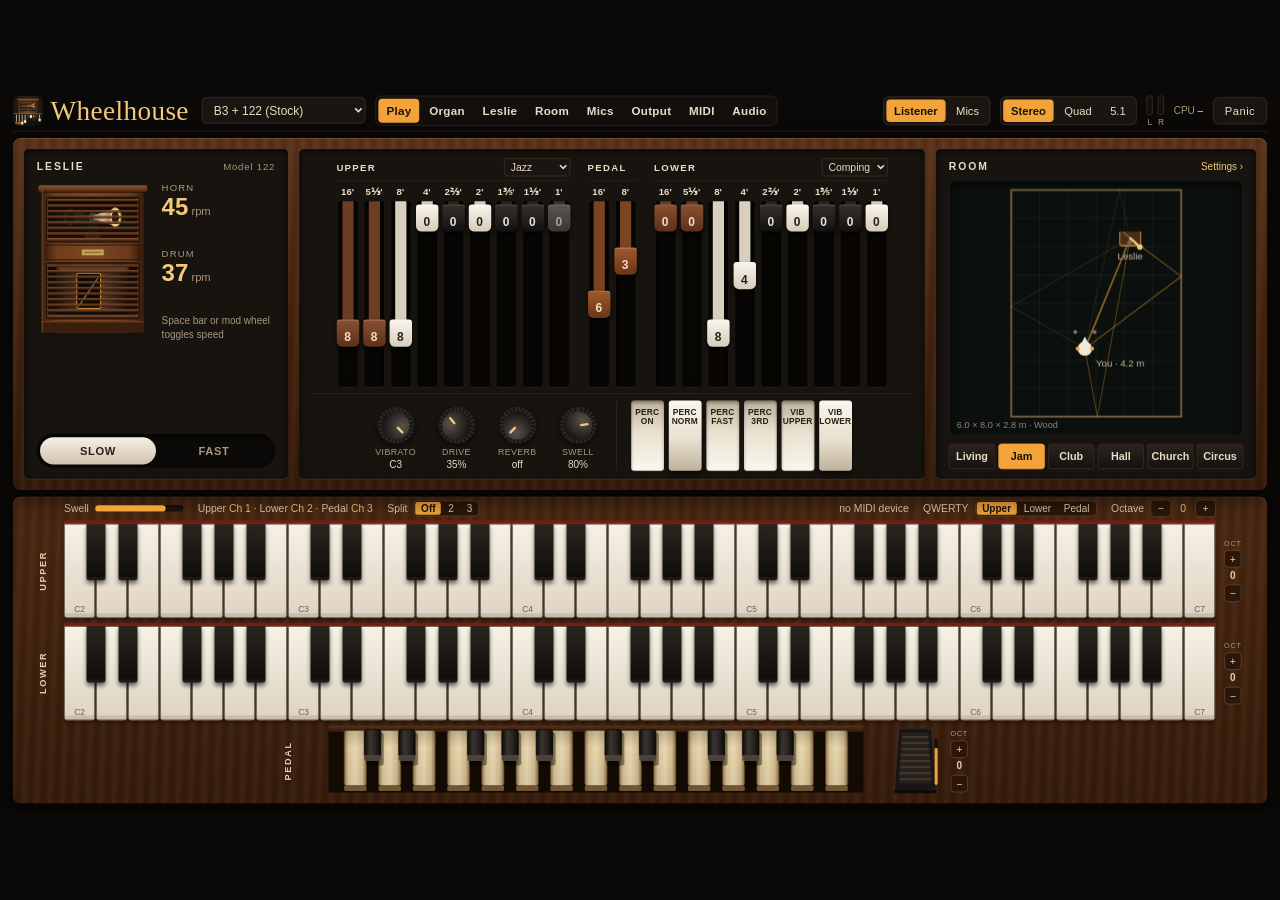
==== commit b9c02f04: "Leslie speeds named Slow / Fast / Stop Co-Authored-By: Claude Opus 5.5 <noreply@anthropic.com> Claud" ====
--- a/ui/wheelhouse.html
+++ b/ui/wheelhouse.html
@@ -617,10 +617,10 @@
     'Spring Reverb/Springs': 'Number of springs: 2 is sparser and twangier, 3 is denser.',
     'Spring Reverb/Tank': 'Kick the tank – the springs crash, like bumping the organ.',
     // Leslie
-    'Horn/Slow': 'Horn chorale speed.', 'Horn/Fast': 'Horn tremolo speed.',
-    'Horn/Rise': 'Ramp-up time of the horn from chorale to tremolo. The light horn gets there in under a second.',
-    'Horn/Fall': 'Ramp-down time of the horn from tremolo to chorale.',
-    'Drum/Slow': 'Drum (bass rotor) chorale speed.', 'Drum/Fast': 'Drum tremolo speed.',
+    'Horn/Slow': 'Horn speed on Slow.', 'Horn/Fast': 'Horn speed on Fast.',
+    'Horn/Rise': 'Ramp-up time of the horn from Slow to Fast. The light horn gets there in under a second.',
+    'Horn/Fall': 'Ramp-down time of the horn from Fast to Slow.',
+    'Drum/Slow': 'Drum (bass rotor) speed on Slow.', 'Drum/Fast': 'Drum speed on Fast.',
     'Drum/Rise': 'Ramp-up time of the heavy drum – it lags behind the horn, which is a big part of the Leslie sound.',
     'Drum/Fall': 'Ramp-down time of the drum.',
     'Drum/Brake': 'On: the rotors stop on Stop. Off: they coast to a halt.',
@@ -638,8 +638,8 @@
     'Placement/Facing': 'Which way the Leslie front points in the room. You can also turn it in the floor plan with the scroll wheel.',
     'Placement/Quick turn': 'Turn the Leslie front towards the listener (or the room pair in Mics mode).',
     'Placement/Back to the wall': 'Put the Leslie against the nearest wall, front facing into the room.',
-    'Control/Switch via': 'Which MIDI controller toggles Chorale/Tremolo. The space bar always works.',
-    'Control/Half-moon': '2-way: Chorale/Tremolo. With Stop: the 3-way half-moon switch with a stop position in the middle.',
+    'Control/Switch via': 'Which MIDI controller toggles Slow/Fast. The space bar always works.',
+    'Control/Half-moon': '2-way: Slow/Fast. With Stop: the 3-way half-moon switch with a stop position in the middle.',
     // Room
     'Dimensions/Width': 'Room width.', 'Dimensions/Length': 'Room length.', 'Dimensions/Height': 'Ceiling height.',
     'Dimensions/Reverb': 'Scales the late reverb tail. 100% = physically correct for the room.',
@@ -901,8 +901,8 @@
     [[21, .92], [28, .88], [35, .85], [42, .85], [49, .85], [56, .88], [63, .92]].forEach(([y, o]) => mk(top, y, 3.5, o)); mk(top, 70, 4, 1);
     [[103, .92], [110, .86], [117, .82], [124, .82], [131, .82], [138, .82], [145, .82], [152, .86], [159, .9]].forEach(([y, o]) => mk(bot, y, 3.5, o)); mk(bot, 166, 4, 1);
   })();
-  const SPEED_TIP = { slow: 'Chorale: slow rotor speed – a gentle swirl.', stop: 'Stop: rotors stop (or coast, see Leslie › Brake).', fast: 'Tremolo: fast rotor speed. Space bar toggles Chorale/Tremolo.' };
-  const speedBtns = [['slow', 'Chorale'], ['stop', 'Stop'], ['fast', 'Tremolo']].map(([v, t]) => { const b = h('button', '', t); b.type = 'button'; b.dataset.tip = SPEED_TIP[v]; b.onclick = () => setLeslie(v); $('speed').appendChild(b); return [v, b]; });
+  const SPEED_TIP = { slow: 'Slow (chorale): gentle swirl.', stop: 'Stop: rotors stop (or coast, see Leslie › Brake).', fast: 'Fast (tremolo): full spin. Space bar toggles Slow/Fast.' };
+  const speedBtns = [['slow', 'Slow'], ['stop', 'Stop'], ['fast', 'Fast']].map(([v, t]) => { const b = h('button', '', t); b.type = 'button'; b.dataset.tip = SPEED_TIP[v]; b.onclick = () => setLeslie(v); $('speed').appendChild(b); return [v, b]; });
   reg({ sync() {
     speedBtns.forEach(([v, b]) => { b.classList.toggle('on', v === S.leslie); if (v === 'stop') b.hidden = S.halfMoon !== 'stop'; });
     $('speed').classList.toggle('two', S.halfMoon !== 'stop');
@@ -1089,7 +1089,7 @@
     p.appendChild(sec('Control', [], [
       rowSel('Switch via', [[1, 'CC 1 Mod wheel'], [64, 'CC 64 Sustain'], [4, 'CC 4 Foot controller'], [80, 'CC 80 Switch']], () => S.midi.leslieCC, v => { S.midi.leslieCC = +v; sendMidi(); syncAll(); }, 1),
       rowSeg('Half-moon', [['two', '2-way'], ['stop', 'with Stop']], () => S.halfMoon, v => { S.halfMoon = v; if (v !== 'stop' && S.leslie === 'stop') setLeslie('slow'); syncAll(); if (ready) scheduleSave(); }, 'stop'),
-    ], 'The space bar always toggles Chorale/Tremolo. You can also turn the Leslie in the floor plan with the scroll wheel.'));
+    ], 'The space bar always toggles Slow/Fast. You can also turn the Leslie in the floor plan with the scroll wheel.'));
   });
 
   // ---------------- Card: Room ----------------
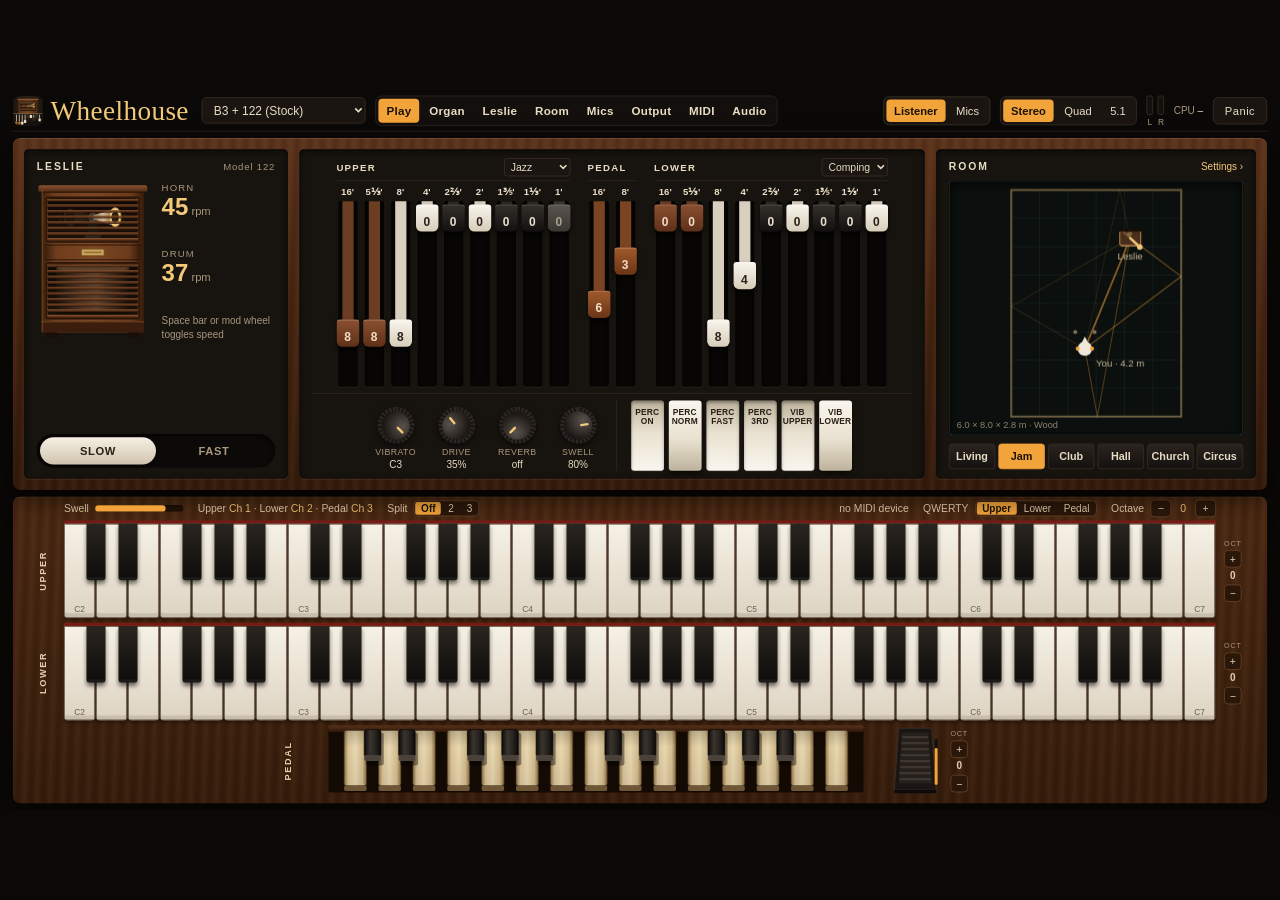
==== commit 5fccc34a: "Rotor radiation from BEM simulations, counter-rotation, wall-patch scattering - Horn and drum turn i" ====
--- a/ui/wheelhouse.html
+++ b/ui/wheelhouse.html
@@ -447,7 +447,7 @@
     organ: { percLevel: 1, percShort: 0.2, percLong: 1.0, complex: true, keyNoise: 0.5 },
     mains: 50, velClick: true, offlineMax: true,
     rotor: [{ slow: 0.75, fast: 6.8, up: 0.8, down: 1.4 }, { slow: 0.62, fast: 5.7, up: 4.5, down: 5.5 }],
-    brake: true, cab: { hornBox: 0.45, wobble: -1, board: 'ply', res: 0.5, mech: -1 },
+    brake: true, cab: { hornBox: 0.45, wobble: -1, board: 'ply', res: 0.5, mech: -1, deflector: true },
     amp: { model: 0, quality: 1, sag: 0.5 },
     pre: { on: true, gain: 0.5 },
     spring: { mix: 0.2, decay: 2.8, tone: 0.5, drive: 0.3, springs: 3 },
@@ -462,7 +462,7 @@
   };
   const clone = (o) => JSON.parse(JSON.stringify(o));
   const S = clone(DEF);
-  S.rot = { horn: 0, drum: 0, hornHz: 0.75, drumHz: 0.62, t: performance.now() };
+  S.rot = { horn: 0, drum: 0, hornHz: 0.75, drumHz: -0.62, t: performance.now() };
   S.meters = null;
   let audioInfo = { outputs: 0, device: '', type: '', sampleRate: 0, bufferSize: 0, outLatencySamples: 0, driverLatencySamples: 0, channelNames: [], midiDevices: [] };
   let procLatency = 0, droppedBlocks = 0;
@@ -523,25 +523,25 @@
       click: 0.5, db: { upper: [8, 8, 8, 0, 0, 0, 0, 0, 0], lower: [0, 0, 8, 4, 0, 0, 0, 0, 0], pedal: [6, 3] }, perc: { on: true, third: true, fast: true, soft: false, vibU: true, vibL: false }, vib: 'c3',
       pre: { on: true, gain: 0.5 }, amp: { model: 0, quality: 1, sag: 0.5 }, drive: 0.35, balance: 0.5,
       rotor: [{ slow: rpmHz(48), fast: rpmHz(400), up: 0.5, down: 0.85 }, { slow: rpmHz(40), fast: rpmHz(342), up: 1.7, down: 2.5 }],
-      brake: true, cab: { hornBox: 0.45, wobble: -1, board: 'ply', res: 0.5, mech: -1 }, halfMoon: 'two', spring: { mix: 0 } },
+      brake: true, cab: { hornBox: 0.45, wobble: -1, board: 'ply', res: 0.5, mech: -1, deflector: true }, halfMoon: 'two', spring: { mix: 0 } },
     { n: 'B3 + 147 (Rock)', note: '147 with negative feedback, hot preamp, vibrato off',
       chr: { cond: 0.55, leak: 0.55, contact: 0.55, motor: 0.54, gearTune: true, busComp: true }, organ: { percLevel: 1, percShort: 0.2, percLong: 1.0, complex: true },
       click: 0.6, db: { upper: [8, 8, 8, 8, 0, 0, 0, 0, 0], lower: [8, 8, 8, 0, 0, 0, 0, 0, 0], pedal: [8, 4] }, perc: { on: false, third: true, fast: true, soft: false, vibU: false, vibL: false }, vib: 'c3',
       pre: { on: true, gain: 0.75 }, amp: { model: 2, quality: 1, sag: 0.6 }, drive: 0.75, balance: 0.5,
       rotor: [{ slow: rpmHz(48), fast: rpmHz(400), up: 0.5, down: 0.85 }, { slow: rpmHz(40), fast: rpmHz(342), up: 1.7, down: 2.5 }],
-      brake: true, cab: { hornBox: 0.45, wobble: -1, board: 'ply', res: 0.5, mech: -1 }, halfMoon: 'two', spring: { mix: 0 } },
+      brake: true, cab: { hornBox: 0.45, wobble: -1, board: 'ply', res: 0.5, mech: -1, deflector: true }, halfMoon: 'two', spring: { mix: 0 } },
     { n: 'A-100 + Spring Reverb', note: 'same tone generator as the B3, built-in Hammond spring tank',
       chr: { cond: 0.45, leak: 0.45, contact: 0.45, motor: 0.46, gearTune: true, busComp: true }, organ: { percLevel: 1, percShort: 0.2, percLong: 1.0, complex: true },
       click: 0.45, db: { upper: [8, 3, 8, 0, 0, 0, 0, 0, 0], lower: [0, 0, 6, 6, 0, 0, 0, 0, 0], pedal: [5, 2] }, perc: { on: false, third: true, fast: true, soft: false, vibU: true, vibL: true }, vib: 'c3',
       pre: { on: true, gain: 0.5 }, amp: { model: 0, quality: 1, sag: 0.5 }, drive: 0.3, balance: 0.5,
       rotor: [{ slow: rpmHz(48), fast: rpmHz(400), up: 0.5, down: 0.85 }, { slow: rpmHz(40), fast: rpmHz(342), up: 1.7, down: 2.5 }],
-      brake: true, cab: { hornBox: 0.45, wobble: -1, board: 'ply', res: 0.5, mech: -1 }, halfMoon: 'two', spring: { mix: 0.3, decay: 2.8, tone: 0.5, drive: 0.3, springs: 3 } },
+      brake: true, cab: { hornBox: 0.45, wobble: -1, board: 'ply', res: 0.5, mech: -1, deflector: true }, halfMoon: 'two', spring: { mix: 0.3, decay: 2.8, tone: 0.5, drive: 0.3, springs: 3 } },
     { n: 'Road-worn B3', note: '40 years on the road: bouncy contacts, slack belts, tired tubes',
       chr: { cond: 0.85, leak: 0.85, contact: 0.9, motor: 0.8, gearTune: true, busComp: true }, organ: { percLevel: 0.85, percShort: 0.17, percLong: 0.9, complex: true },
       click: 0.75, db: { upper: [8, 8, 8, 8, 0, 0, 0, 0, 0], lower: [8, 4, 8, 0, 0, 0, 0, 0, 0], pedal: [8, 5] }, perc: { on: true, third: true, fast: true, soft: false, vibU: true, vibL: false }, vib: 'c3',
       pre: { on: true, gain: 0.7 }, amp: { model: 1, quality: 1, sag: 0.8 }, drive: 0.6, balance: 0.5,
       rotor: [{ slow: rpmHz(44), fast: rpmHz(380), up: 0.75, down: 1.1 }, { slow: rpmHz(36), fast: rpmHz(325), up: 2.3, down: 3.2 }],
-      brake: true, cab: { hornBox: 0.5, wobble: 0.65, board: 'chip', res: 0.65, mech: -1 }, halfMoon: 'two', spring: { mix: 0 } },
+      brake: true, cab: { hornBox: 0.5, wobble: 0.65, board: 'chip', res: 0.65, mech: -1, deflector: true }, halfMoon: 'two', spring: { mix: 0 } },
   ];
   const VIB = [['v1', 'V1'], ['v2', 'V2'], ['v3', 'V3'], ['c1', 'C1'], ['c2', 'C2'], ['c3', 'C3']];
   const AMP_MODELS = [[0, '122 · 2 × 6550'], [1, '122 early · 5U4'], [2, '147 · neg. feedback']];
@@ -634,6 +634,7 @@
     'Cabinet/Mechanics': 'Mechanical noise: motors, belts, bearings, relays and the slow motor clutching in. Auto follows Organ › Condition.',
     'Cabinet/Wobble': 'Rotor runout: slightly out-of-round rotation and speed flutter. Auto follows Organ › Condition.',
     'Cabinet/Build': 'Early cabinets are plywood, later ones chipboard – softer, more damped.',
+    'Cabinet/Deflectors': 'The cone-shaped deflectors in the horn mouths. In (stock) spreads the treble – gentle, wide swirl. Out beams the highs – a sharper, more pronounced sweep, as some players mod their cabinets.',
     'Placement/Balance': 'Horn/drum level balance: 50/50 = both at full level, left = more horn, right = more drum.',
     'Placement/Facing': 'Which way the Leslie front points in the room. You can also turn it in the floor plan with the scroll wheel.',
     'Placement/Quick turn': 'Turn the Leslie front towards the listener (or the room pair in Mics mode).',
@@ -1078,6 +1079,7 @@
       knob({ label: 'Wobble', min: 0, max: 1, def: -1, fmt: pct, auto: { v: -1, label: 'auto', show: () => S.chr.cond }, get: () => S.cab.wobble, set: v => { S.cab.wobble = v; sendCab(); } }),
     ], [
       rowSeg('Build', [['ply', 'Plywood'], ['chip', 'Chipboard']], () => S.cab.board, v => { S.cab.board = v; sendCab(); }, 'ply'),
+      rowSeg('Deflectors', [[true, 'In'], [false, 'Out']], () => S.cab.deflector !== false, v => { S.cab.deflector = v; sendCab(); }, true),
     ], 'The middle compartment is a vented box for the 15″ woofer. Early cabinets are plywood, later ones chipboard (softer, more damped).'));
     p.appendChild(sec('Placement', [
       knob({ label: 'Balance', min: 0, max: 1, def: 0.5, fmt: v => `${Math.round((1 - v) * 100)}/${Math.round(v * 100)}`, get: () => S.balance, set: v => { S.balance = v; send({ type: 'balance', v }); } }),
@@ -1834,7 +1836,7 @@
     const now = performance.now(), dt = (now - S.rot.t) / 1000;
     const hornA = S.rot.horn + S.rot.hornHz * 2 * Math.PI * dt, drumA = S.rot.drum + S.rot.drumHz * 2 * Math.PI * dt;
     const rpm = Math.round(S.rot.hornHz * 60) + '|' + Math.round(S.rot.drumHz * 60);
-    if (rpm !== lastRpm) { lastRpm = rpm; $('hornRpm').textContent = Math.round(S.rot.hornHz * 60); $('drumRpm').textContent = Math.round(S.rot.drumHz * 60); }
+    if (rpm !== lastRpm) { lastRpm = rpm; $('hornRpm').textContent = Math.round(Math.abs(S.rot.hornHz) * 60); $('drumRpm').textContent = Math.round(Math.abs(S.rot.drumHz) * 60); }
     drawCabinet(hornA, drumA);
     if (tab === 'raum') rooms[1].draw(hornA, drumA); else rooms[0].draw(hornA, drumA);
     drawMeters();
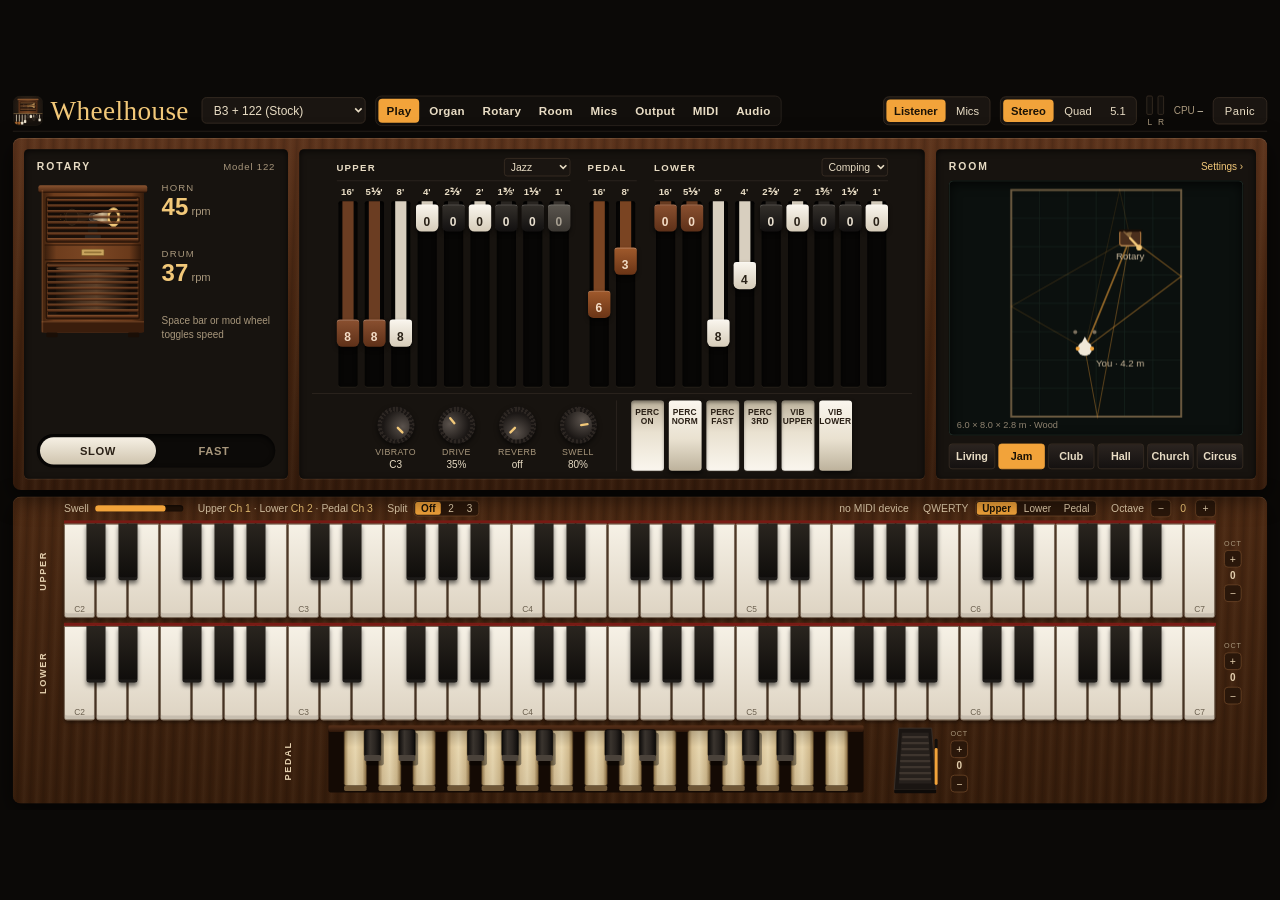
==== commit 39dae68d: "Rename Leslie to Rotary in code, UI and docs Files RotaryRoomDSP.h / RotaryAmp.h, namespace rotary, " ====
--- a/ui/wheelhouse.html
+++ b/ui/wheelhouse.html
@@ -256,15 +256,15 @@
     <button type="button" class="btn big" id="panic" data-tip="All notes off and reset (MIDI CC 123). Shortcut: Esc.">Panic</button>
   </header>
 
-  <!-- ============ Cabinet: Leslie, organ, room panels ============ -->
+  <!-- ============ Cabinet: Rotary, organ, room panels ============ -->
   <section class="case wood">
     <div class="play">
 
-      <!-- Leslie panel (SVG cabinet, speed buttons) -->
+      <!-- Rotary panel (SVG cabinet, speed buttons) -->
       <div class="panel lesP">
-        <div class="ph"><span>Leslie</span><span id="lesModel" style="font-size: 12px; letter-spacing: 1px; color: #a8977c">Model 122</span></div>
+        <div class="ph"><span>Rotary</span><span id="lesModel" style="font-size: 12px; letter-spacing: 1px; color: #a8977c">Model 122</span></div>
         <div style="display: flex; gap: 16px; align-items: stretch">
-          <svg width="140" height="200" viewBox="0 0 140 200" role="img" aria-label="Leslie cabinet with open front" data-tip="Live view of horn and drum." style="flex: none; display: block">
+          <svg width="140" height="200" viewBox="0 0 140 200" role="img" aria-label="Rotary cabinet with open front" data-tip="Live view of horn and drum." style="flex: none; display: block">
             <defs>
               <linearGradient id="lw" x1="0" y1="0" x2="1" y2="0"><stop offset="0" stop-color="#3b1f0d"/><stop offset="0.12" stop-color="#6e3d1d"/><stop offset="0.5" stop-color="#7c4724"/><stop offset="0.88" stop-color="#6a3a1b"/><stop offset="1" stop-color="#341b0b"/></linearGradient>
               <linearGradient id="lcap" x1="0" y1="0" x2="0" y2="1"><stop offset="0" stop-color="#8a5430"/><stop offset="1" stop-color="#4a2611"/></linearGradient>
@@ -309,7 +309,7 @@
             <div style="font-size: 12.5px; color: #a8977c; line-height: 1.35" id="lesHint">Space bar or mod wheel toggles speed</div>
           </div>
         </div>
-        <div class="speed" id="speed" aria-label="Leslie speed"></div>
+        <div class="speed" id="speed" aria-label="Rotary speed"></div>
       </div>
 
       <!-- Organ panel (drawbars, front knobs, tablets) -->
@@ -325,7 +325,7 @@
       <!-- Room panel (small floor plan, room presets) -->
       <div class="panel roomP">
         <div class="ph"><span>Room</span><button type="button" class="linkbtn" id="openRoom" data-tip="Room settings: size, surfaces, reflections, circus tent.">Settings ›</button></div>
-        <div class="rview"><canvas id="roomS" data-tip="Floor plan. Drag the Leslie or your head · right-drag: facing · scroll: rotate."></canvas><div class="rinfo" id="rinfoS"></div></div>
+        <div class="rview"><canvas id="roomS" data-tip="Floor plan. Drag the Rotary or your head · right-drag: facing · scroll: rotate."></canvas><div class="rinfo" id="rinfoS"></div></div>
         <div class="rpre" id="roomPre"></div>
       </div>
     </div>
@@ -341,7 +341,7 @@
       </div>
       <div class="cbody" id="cbody">
         <div class="bigroom" id="bigRoom" hidden>
-          <div class="rview"><canvas id="roomB" data-tip="Floor plan. Drag the Leslie or your head (or the mics) · right-drag: facing · scroll: rotate."></canvas><div class="rhint">Floor plan · Drag: Leslie / head · Right-drag: facing · Scroll: rotate</div></div>
+          <div class="rview"><canvas id="roomB" data-tip="Floor plan. Drag the Rotary or your head (or the mics) · right-drag: facing · scroll: rotate."></canvas><div class="rhint">Floor plan · Drag: Rotary / head · Right-drag: facing · Scroll: rotate</div></div>
           <div class="rstats">
             <span data-tip="Reverb time (Eyring) in the low, mid and high band.">RT60 low / mid / high <b id="stRt">–</b></span>
             <span data-tip="Critical distance: here direct sound and room are equally loud.">Critical distance <b id="stRc">–</b></span>
@@ -440,7 +440,7 @@
     exact: false, threads: 0,
     chr: { cond: 0.5, leak: 0.5, contact: 0.5, motor: 0.4, gearTune: true, busComp: true },
     tent: { W: 30, Ls: 0, hm: 8.5, hw: 4, hb: 1.3, ring: 13, audience: 0.8, tip: 3.5, mast: 10, dome: 14.1, sagPct: 0.45, ground: 'grass', ringFloor: 'sand' },
-    lesliePos: { x: 4.2, y: 6.3 }, listener: { x: 2.6, y: 2.4, yaw: Math.PI / 2 }, cabYaw: -Math.PI / 2,
+    rotaryPos: { x: 4.2, y: 6.3 }, listener: { x: 2.6, y: 2.4, yaw: Math.PI / 2 }, cabYaw: -Math.PI / 2,
     db: { upper: [8, 8, 8, 0, 0, 0, 0, 0, 0], lower: [0, 0, 8, 4, 0, 0, 0, 0, 0], pedal: [6, 3] },
     perc: { on: true, third: true, fast: true, soft: false, vibU: true, vibL: false },
     vib: 'c3', drive: 0.35, click: 0.5, volume: 0.8, balance: 0.5, lfe: 0.5,
@@ -456,9 +456,9 @@
       roomArr: 0, roomX: 3, roomY: 3.5, roomZ: 2, roomYaw: Math.PI / 2, roomSpacing: 0.6, roomType: 4, roomPattern: 1, roomOrder: 2, placed: false,
       grp: [{ gain: 0 }, { gain: 0 }, { gain: -6 }].map(c => Object.assign({ pan: 0, width: 1, delay: 0, pol: false, mute: false, solo: false, out: -1 }, c)) },
     out: { masterDb: 0, lfeHz: 100, rearDb: 0, centerDb: 0, centerDiv: 0 }, chmap: { stereo: null, quad: null, s51: null },
-    midi: { upper: 1, lower: 2, pedal: 3, leslieCC: 1, swellCC: 11 },
+    midi: { upper: 1, lower: 2, pedal: 3, rotaryCC: 1, swellCC: 11 },
     split: { mode: 0, hi: 60, lo: 48, oct: [0, 0, 0], kb: 61 },
-    leslie: 'slow', mode: 'stereo', octave: 0, pcMan: 0, halfMoon: 'stop',
+    rotary: 'slow', mode: 'stereo', octave: 0, pcMan: 0, halfMoon: 'stop',
   };
   const clone = (o) => JSON.parse(JSON.stringify(o));
   const S = clone(DEF);
@@ -515,7 +515,7 @@
     { n: 'Perc 2nd', u: [8, 4, 8, 0, 0, 0, 0, 0, 0], l: [0, 0, 8, 4, 0, 0, 0, 0, 0], p: [6, 3], perc: { on: true, third: false, fast: false, soft: false, vibU: true, vibL: false }, vib: 'c2', drive: 0.3 },
   ];
   // Rotor times are time constants: the rotor reaches speed after about 3 τ
-  // (measured on real Leslies: horn ~1.5 s up / 2.5 s down, drum ~5 s / 7.5 s; 48/400 and 40/342 rpm)
+  // (measured on real rotary cabinets: horn ~1.5 s up / 2.5 s down, drum ~5 s / 7.5 s; 48/400 and 40/342 rpm)
   const rpmHz = (r) => r / 60;
   const INSTRUMENTS = [
     { n: 'B3 + 122 (Stock)', note: 'well-kept 60s B3, stock 122 without stop, no reverb',
@@ -596,7 +596,7 @@
     'Character/Leakage': 'Tone-wheel crosstalk: neighbouring wheels bleed into the pickups and wiring – the faint "hiss and whistle" under every B3.',
     'Character/Contacts': 'Key contact wear: dirty busbar contacts bounce and crackle, so the click gets dirtier and less even.',
     'Character/Motor': 'Hum and whir of the generator and run motor, audible between notes.',
-    'Generator/Key noise': 'Mechanical key noise: keys bottoming out on the felt. The console sits right in front of you, so it is acoustic, not through the Leslie.',
+    'Generator/Key noise': 'Mechanical key noise: keys bottoming out on the felt. The console sits right in front of you, so it is acoustic, not through the Rotary.',
     'Generator/Tuning': 'Gears: the slightly off equal temperament of the real gear train. Equal: mathematically exact tuning.',
     'Generator/Busbar load': 'Loading of the generator: the more drawbars and keys you add, the more each one sags in level (the classic "compression" of a full registration).',
     'Generator/Low wheels': 'Complex: the lowest wheels are nearly square, with odd harmonics (pedal only). Sine: idealised.',
@@ -607,24 +607,24 @@
     'Percussion · Vibrato · Click/Slow decay': 'Decay time of the percussion when set to Slow.',
     'Percussion · Vibrato · Click/Vibrato': 'Scanner vibrato/chorus. V1–V3: vibrato. C1–C3: chorus (vibrato mixed with dry). C3 is the classic.',
     'Percussion · Vibrato · Click/Click': 'Velocity: a fast stroke closes all nine contacts almost at once and hard, a slow press one after another and softer. Fixed: always the same.',
-    'Preamp AO-28/Gain': 'Preamp gain after the swell: 12AX7 into a 12BH7 push-pull and transformer. With the swell wide open and full drawbars the organ breaks up before the Leslie.',
+    'Preamp AO-28/Gain': 'Preamp gain after the swell: 12AX7 into a 12BH7 push-pull and transformer. With the swell wide open and full drawbars the organ breaks up before the Rotary.',
     'Preamp AO-28/Tubes': 'Bypass skips the tube stages for a clean, line-level organ.',
     'Preamp AO-28/Quality': 'Uses the same oversampling quality as the power amp.',
-    'Spring Reverb/Mix': 'Wet/dry mix of the spring tank. It sits inside the organ, before the Leslie – so the reverb spins too.',
+    'Spring Reverb/Mix': 'Wet/dry mix of the spring tank. It sits inside the organ, before the Rotary – so the reverb spins too.',
     'Spring Reverb/Decay': 'Decay time of the springs.',
     'Spring Reverb/Tone': 'Tone of the tank return: dark to bright.',
     'Spring Reverb/Drive': 'Drive into the tank driver: more drive = more boing and splash.',
     'Spring Reverb/Springs': 'Number of springs: 2 is sparser and twangier, 3 is denser.',
     'Spring Reverb/Tank': 'Kick the tank – the springs crash, like bumping the organ.',
-    // Leslie
+    // Rotary
     'Horn/Slow': 'Horn speed on Slow.', 'Horn/Fast': 'Horn speed on Fast.',
     'Horn/Rise': 'Ramp-up time of the horn from Slow to Fast. The light horn gets there in under a second.',
     'Horn/Fall': 'Ramp-down time of the horn from Fast to Slow.',
     'Drum/Slow': 'Drum (bass rotor) speed on Slow.', 'Drum/Fast': 'Drum speed on Fast.',
-    'Drum/Rise': 'Ramp-up time of the heavy drum – it lags behind the horn, which is a big part of the Leslie sound.',
+    'Drum/Rise': 'Ramp-up time of the heavy drum – it lags behind the horn, which is a big part of the Rotary sound.',
     'Drum/Fall': 'Ramp-down time of the drum.',
     'Drum/Brake': 'On: the rotors stop on Stop. Off: they coast to a halt.',
-    'Power Amp/Drive': 'How hard the organ hits the Leslie power amp – from clean to growl.',
+    'Power Amp/Drive': 'How hard the organ hits the Rotary power amp – from clean to growl.',
     'Power Amp/Sag': 'Power-supply sag: the rectifier voltage dips under load – softer attack, more compression when driven.',
     'Power Amp/Model': '122: 2 × 6550, tight. 122 early: 5U4 tube rectifier, more sag. 147: with negative feedback, cleaner and stiffer.',
     'Power Amp/Quality': 'Eco: static curve, low CPU. HQ: tubes and output transformer as a circuit, 2× oversampling. Ultra: 4× oversampling.',
@@ -636,9 +636,9 @@
     'Cabinet/Build': 'Early cabinets are plywood, later ones chipboard – softer, more damped.',
     'Cabinet/Deflectors': 'The cone-shaped deflectors in the horn mouths. In (stock) spreads the treble – gentle, wide swirl. Out beams the highs – a sharper, more pronounced sweep, as some players mod their cabinets.',
     'Placement/Balance': 'Horn/drum level balance: 50/50 = both at full level, left = more horn, right = more drum.',
-    'Placement/Facing': 'Which way the Leslie front points in the room. You can also turn it in the floor plan with the scroll wheel.',
-    'Placement/Quick turn': 'Turn the Leslie front towards the listener (or the room pair in Mics mode).',
-    'Placement/Back to the wall': 'Put the Leslie against the nearest wall, front facing into the room.',
+    'Placement/Facing': 'Which way the Rotary front points in the room. You can also turn it in the floor plan with the scroll wheel.',
+    'Placement/Quick turn': 'Turn the Rotary front towards the listener (or the room pair in Mics mode).',
+    'Placement/Back to the wall': 'Put the Rotary against the nearest wall, front facing into the room.',
     'Control/Switch via': 'Which MIDI controller toggles Slow/Fast. The space bar always works.',
     'Control/Half-moon': '2-way: Slow/Fast. With Stop: the 3-way half-moon switch with a stop position in the middle.',
     // Room
@@ -648,7 +648,7 @@
     'Surfaces · Listener/Absorption': 'How much the surfaces soak up. Low = live and splashy, high = dry and dead.',
     'Surfaces · Listener/Facing': 'Which way your head points. Turning shifts the image – just like turning your head in a real room.',
     'Surfaces · Listener/Material': 'Wall material: sets the frequency response and scattering of the reflections.',
-    'Surfaces · Listener/Head': 'Turn your head towards the Leslie.',
+    'Surfaces · Listener/Head': 'Turn your head towards the Rotary.',
     'Circus Tent/Ø Round': 'Diameter of the round ends.', 'Circus Tent/Mid section': 'Straight section between the two round ends (0 = round tent).',
     'Circus Tent/Pole dist.': 'Distance between the king poles.', 'Circus Tent/Dome Ø': 'Diameter of the dome between the poles.',
     'Circus Tent/Crown ht.': 'Height of the crown (where the canvas meets the poles).', 'Circus Tent/Crown band': 'Height of the crown band.',
@@ -659,7 +659,7 @@
     'Circus Tent/Rays': 'Ray tracer status: found paths and computation time.',
     'Engine · Presets/Reflections': 'Image-source order: how many bounces are rendered as discrete reflections. More = denser and more realistic, but more CPU.',
     'Engine · Presets/Precision': 'Fast: from the 2nd order, reflections are grouped by direction. Exact: every reflection per sample with position, Doppler, directivity and panning – very CPU-heavy from the 4th order.',
-    'Engine · Presets/Paths': 'Number of rendered sound paths.', 'Engine · Presets/Load room': 'Load a room preset (keeps the Leslie and listener positions).',
+    'Engine · Presets/Paths': 'Number of rendered sound paths.', 'Engine · Presets/Load room': 'Load a room preset (keeps the Rotary and listener positions).',
     '*/CPU': 'Audio CPU load. Running out of headroom? Raise the buffer, lower the reflections or set the power amp to HQ or Eco.',
     // Mics
     'Horn Mics/Angle': 'Where the horn mics sit around the cabinet: 0° = front. From the back (180°) you get more motor, from the front more cabinet.',
@@ -675,7 +675,7 @@
     'Room Pair/Spacing': 'Distance between the two room mics (AB only).', 'Room Pair/Height': 'Height of the room pair.',
     'Room Pair/Aim': 'Which way the pair points.', 'Room Pair/Reflect.': 'Reflection order rendered for the room pair.',
     'Room Pair/Array': 'AB: spaced omnis/cardioids, wide and airy. XY: coincident, mono-safe. ORTF: 17 cm, 110° – the compromise.',
-    'Room Pair/Place in front': 'Place the room pair in front of the Leslie, aimed at it.',
+    'Room Pair/Place in front': 'Place the room pair in front of the Rotary, aimed at it.',
     'Mixer/head': 'Listener: you stand in the room. Mics: close mics and room pair through the mixer.',
     // Output
     'Format/LFE': 'Level of the LFE (.1) channel – 5.1 only.', 'Format/LFE x-over': 'Crossover frequency for the LFE – 5.1 only.',
@@ -692,7 +692,7 @@
     'Split · Octaves/Keyboard': 'Size of your keyboard – only for the split display.',
     'Split · Octaves/Split point': 'Where the zones begin. ● learns from the next key you press.',
     'Split · Octaves/Upper octave': 'Octave shift of the upper manual (±3).', 'Split · Octaves/Lower octave': 'Octave shift of the lower manual (±3).', 'Split · Octaves/Pedal octave': 'Octave shift of the pedal (±3).',
-    'Controllers/Leslie': 'MIDI controller that toggles the Leslie speed.', 'Controllers/Swell': 'MIDI controller for the swell (expression) pedal.',
+    'Controllers/Rotary': 'MIDI controller that toggles the Rotary speed.', 'Controllers/Swell': 'MIDI controller for the swell (expression) pedal.',
     'Controllers/Devices': 'Connected MIDI inputs. Newly connected devices are enabled automatically.', 'Controllers/MIDI Inputs …': 'Choose which MIDI inputs are active.',
     'QWERTY Keys/Plays': 'Which manual the computer keyboard plays.', 'QWERTY Keys/Octave': 'Octave of the computer keyboard.', 'QWERTY Keys/Keys': 'Key layout of the computer keyboard.',
     // Audio
@@ -701,7 +701,7 @@
     'Device/Bounce': 'Max quality: when rendering offline the plugin uses 5th order, Exact and Ultra – no matter what runs in real time. As set: renders exactly what you hear.',
     'Buffer/Sample rate': 'Current sample rate.', 'Buffer/Buffer': 'Buffer size: smaller = lower latency, larger = more CPU headroom.',
     'Buffer/Output': 'Output latency.', 'Buffer/Processing': 'Extra latency from the tube oversampling.',
-    'Buffer/Total': 'Total latency plus the acoustic sound path from the Leslie to the listener or nearest mic – as in a real room.',
+    'Buffer/Total': 'Total latency plus the acoustic sound path from the Rotary to the listener or nearest mic – as in a real room.',
     'Outputs · CPU/Active': 'Active device outputs.', 'Outputs · CPU/Channels': 'Channels rendered for the current format.',
     'Outputs · CPU/Dropouts': 'Skipped audio blocks.', 'Outputs · CPU/Power amp': 'Power amp quality – the biggest CPU lever after the reflections.',
     'Outputs · CPU/Cores': 'Room and mics run on several cores. Auto: standalone half the cores (max 8), plugin a quarter (max 4) – the DAW needs some too.',
@@ -765,10 +765,10 @@
   const sendMics = () => send({ type: 'mics', v: S.mics });
 
   // ---------------- Tabs and settings cards ----------------
-  const TABS = [['spielen', 'Play'], ['orgel', 'Organ'], ['leslie', 'Leslie'], ['raum', 'Room'], ['mikros', 'Mics'], ['ausgabe', 'Output'], ['midi', 'MIDI'], ['audio', 'Audio']];
+  const TABS = [['spielen', 'Play'], ['orgel', 'Organ'], ['rotary', 'Rotary'], ['raum', 'Room'], ['mikros', 'Mics'], ['ausgabe', 'Output'], ['midi', 'MIDI'], ['audio', 'Audio']];
   const CARD_INFO = {
     orgel: ['Organ', 'Tone generator, contacts, preamp, spring reverb', 5],
-    leslie: ['Leslie', 'Rotors, power amp, cabinet and placement', 5],
+    rotary: ['Rotary', 'Rotors, power amp, cabinet and placement', 5],
     raum: ['Room', 'Shape, surfaces and reflections', 3],
     mikros: ['Mics', 'Close mics, room pair and mixer', 5],
     ausgabe: ['Output', 'Format, routing, monitoring', 4],
@@ -776,7 +776,7 @@
     audio: ['Audio', 'Device, driver and latency', 3],
   };
   let tab = 'spielen';
-  const TAB_TIP = { spielen: 'Play: drawbars, Leslie and room at a glance.', orgel: 'Tone generator, contacts, percussion, preamp, spring reverb.', leslie: 'Rotors, power amp, cabinet and placement.', raum: 'Room shape, surfaces and reflections.',
+  const TAB_TIP = { spielen: 'Play: drawbars, Rotary and room at a glance.', orgel: 'Tone generator, contacts, percussion, preamp, spring reverb.', rotary: 'Rotors, power amp, cabinet and placement.', raum: 'Room shape, surfaces and reflections.',
     mikros: 'Close mics, room pair and mixer.', ausgabe: 'Output format, routing and monitoring.', midi: 'Channels, split, octaves, controllers and QWERTY keys.', audio: 'Device, driver, latency and CPU.' };
   const tabBtns = TABS.map(([id, t]) => { const b = h('button', '', t); b.type = 'button'; b.dataset.tip = TAB_TIP[id]; b.onclick = () => setTab(id); $('tabs').appendChild(b); return [id, b]; });
   const cardPages = {};
@@ -820,7 +820,7 @@
   const presetSel = $('preset');
   (() => {
     const o0 = h('option', '', 'Custom'); o0.value = ''; o0.disabled = true; presetSel.appendChild(o0);
-    const g1 = h('optgroup'); g1.label = 'Instrument (organ + Leslie)'; INSTRUMENTS.forEach((p, i) => { const o = h('option', '', p.n); o.value = 'i' + i; o.title = p.note; g1.appendChild(o); }); presetSel.appendChild(g1);
+    const g1 = h('optgroup'); g1.label = 'Instrument (organ + Rotary)'; INSTRUMENTS.forEach((p, i) => { const o = h('option', '', p.n); o.value = 'i' + i; o.title = p.note; g1.appendChild(o); }); presetSel.appendChild(g1);
     const g2 = h('optgroup'); g2.label = 'Registration'; PRESETS.forEach((p, i) => { const o = h('option', '', p.n); o.value = i; g2.appendChild(o); }); presetSel.appendChild(g2);
   })();
   let curInst = null, instSig = '';
@@ -830,10 +830,10 @@
     Object.assign(S.chr, P.chr); Object.assign(S.organ, P.organ); S.click = P.click; S.db = P.db; S.perc = P.perc; S.vib = P.vib;
     Object.assign(S.pre, P.pre); Object.assign(S.amp, P.amp); S.drive = P.drive; S.balance = P.balance; S.rotor = P.rotor; S.brake = P.brake;
     Object.assign(S.cab, P.cab); S.halfMoon = P.halfMoon; Object.assign(S.spring, P.spring);
-    if (S.halfMoon !== 'stop' && S.leslie === 'stop') S.leslie = 'slow';
+    if (S.halfMoon !== 'stop' && S.rotary === 'stop') S.rotary = 'slow';
     sendChr(); sendOrgan(); send({ type: 'click', v: S.click }); [0, 1, 2].forEach(sendDb); sendPerc(); send({ type: 'vib', v: S.vib });
     sendPre(); sendAmp(); send({ type: 'drive', v: S.drive }); send({ type: 'balance', v: S.balance }); sendRotor(0); sendRotor(1);
-    send({ type: 'brake', v: S.brake }); sendCab(); sendSpring(); send({ type: 'leslie', v: S.leslie });
+    send({ type: 'brake', v: S.brake }); sendCab(); sendSpring(); send({ type: 'rotary', v: S.rotary });
     curInst = i; instSig = instState(); syncAll();
   }
   presetSel.onchange = () => {
@@ -845,7 +845,7 @@
     [0, 1, 2].forEach(sendDb); sendPerc(); send({ type: 'vib', v: S.vib }); send({ type: 'drive', v: S.drive });
     syncAll();
   };
-  const PRESET_TIP = 'Instruments set organ, preamp, Leslie and reverb. Registrations only set drawbars, percussion, vibrato and drive. Room, mics, output and MIDI stay as they are.';
+  const PRESET_TIP = 'Instruments set organ, preamp, Rotary and reverb. Registrations only set drawbars, percussion, vibrato and drive. Room, mics, output and MIDI stay as they are.';
   const markPreset = () => {
     if (curInst !== null && instState() === instSig) { presetSel.value = 'i' + curInst; presetSel.dataset.tip = INSTRUMENTS[curInst].note + '\n\n' + PRESET_TIP; return; }
     curInst = null; presetSel.dataset.tip = PRESET_TIP;
@@ -895,22 +895,22 @@
   }
   const outName = (i) => { const n = audioInfo.channelNames && audioInfo.channelNames[i]; return `Out ${i + 1}` + (n ? ` · ${n}` : ''); };
 
-  // ---------------- Leslie panel on the play surface (SVG cabinet) ----------------
+  // ---------------- Rotary panel on the play surface (SVG cabinet) ----------------
   (() => {
     const top = $('slatsTop'), bot = $('slatsBot');
     const mk = (g, y, hgt, op) => { const r = document.createElementNS('http://www.w3.org/2000/svg', 'rect'); r.setAttribute('x', 12); r.setAttribute('y', y); r.setAttribute('width', 116); r.setAttribute('height', hgt); r.setAttribute('fill', 'url(#lslat)'); r.setAttribute('opacity', op); g.appendChild(r); };
     [[21, .92], [28, .88], [35, .85], [42, .85], [49, .85], [56, .88], [63, .92]].forEach(([y, o]) => mk(top, y, 3.5, o)); mk(top, 70, 4, 1);
     [[103, .92], [110, .86], [117, .82], [124, .82], [131, .82], [138, .82], [145, .82], [152, .86], [159, .9]].forEach(([y, o]) => mk(bot, y, 3.5, o)); mk(bot, 166, 4, 1);
   })();
-  const SPEED_TIP = { slow: 'Slow (chorale): gentle swirl.', stop: 'Stop: rotors stop (or coast, see Leslie › Brake).', fast: 'Fast (tremolo): full spin. Space bar toggles Slow/Fast.' };
-  const speedBtns = [['slow', 'Slow'], ['stop', 'Stop'], ['fast', 'Fast']].map(([v, t]) => { const b = h('button', '', t); b.type = 'button'; b.dataset.tip = SPEED_TIP[v]; b.onclick = () => setLeslie(v); $('speed').appendChild(b); return [v, b]; });
+  const SPEED_TIP = { slow: 'Slow (chorale): gentle swirl.', stop: 'Stop: rotors stop (or coast, see Rotary › Brake).', fast: 'Fast (tremolo): full spin. Space bar toggles Slow/Fast.' };
+  const speedBtns = [['slow', 'Slow'], ['stop', 'Stop'], ['fast', 'Fast']].map(([v, t]) => { const b = h('button', '', t); b.type = 'button'; b.dataset.tip = SPEED_TIP[v]; b.onclick = () => setRotary(v); $('speed').appendChild(b); return [v, b]; });
   reg({ sync() {
-    speedBtns.forEach(([v, b]) => { b.classList.toggle('on', v === S.leslie); if (v === 'stop') b.hidden = S.halfMoon !== 'stop'; });
+    speedBtns.forEach(([v, b]) => { b.classList.toggle('on', v === S.rotary); if (v === 'stop') b.hidden = S.halfMoon !== 'stop'; });
     $('speed').classList.toggle('two', S.halfMoon !== 'stop');
     $('lesModel').textContent = 'Model ' + ['122', '122 early', '147'][S.amp.model];
-    $('lesHint').textContent = `Space bar or ${S.midi.leslieCC === 64 ? 'sustain pedal' : S.midi.leslieCC === 1 ? 'mod wheel' : 'CC ' + S.midi.leslieCC} toggles speed`;
+    $('lesHint').textContent = `Space bar or ${S.midi.rotaryCC === 64 ? 'sustain pedal' : S.midi.rotaryCC === 1 ? 'mod wheel' : 'CC ' + S.midi.rotaryCC} toggles speed`;
   } });
-  function setLeslie(v) { if (v === 'stop' && S.halfMoon !== 'stop') v = 'slow'; S.leslie = v; send({ type: 'leslie', v }); syncAll(); }
+  function setRotary(v) { if (v === 'stop' && S.halfMoon !== 'stop') v = 'slow'; S.rotary = v; send({ type: 'rotary', v }); syncAll(); }
   const svgSet = (id, attrs) => { const e = $(id); for (const k in attrs) e.setAttribute(k, attrs[k]); };
   function drawCabinet(hornA, drumA) {
     const horn = (ang) => {
@@ -992,11 +992,11 @@
 
   // Front knobs and rocker tablets
   const TIP_VIB = 'Scanner vibrato/chorus. V1–V3: vibrato in three depths. C1–C3: chorus (vibrato mixed with the dry signal). C3 is the classic.';
-  const TIP_DRIVE = 'How hard the organ hits the Leslie power amp – from clean to growl.';
+  const TIP_DRIVE = 'How hard the organ hits the Rotary power amp – from clean to growl.';
   const fk = $('frontKnobs');
   fk.appendChild(knob({ label: 'Vibrato', tip: TIP_VIB, opts: VIB, get: () => S.vib, set: v => { S.vib = v; send({ type: 'vib', v }); markPreset(); }, def: 'c3' }).el);
   fk.appendChild(knob({ label: 'Drive', tip: TIP_DRIVE, min: 0, max: 1, def: 0.35, fmt: pct, get: () => S.drive, set: v => { S.drive = v; send({ type: 'drive', v }); syncAll(); } }).el);
-  fk.appendChild(knob({ label: 'Reverb', tip: 'Spring reverb mix (Hammond tank inside the organ – it spins through the Leslie).', min: 0, max: 1, def: 0.2, fmt: v => v < 0.005 ? 'off' : pct(v), get: () => S.spring.mix, set: v => { S.spring.mix = v; sendSpring(); syncAll(); } }).el);
+  fk.appendChild(knob({ label: 'Reverb', tip: 'Spring reverb mix (Hammond tank inside the organ – it spins through the Rotary).', min: 0, max: 1, def: 0.2, fmt: v => v < 0.005 ? 'off' : pct(v), get: () => S.spring.mix, set: v => { S.spring.mix = v; sendSpring(); syncAll(); } }).el);
   fk.appendChild(knob({ label: 'Swell', tip: 'Swell / expression pedal: volume, plus the bass boost of the original pedal when it is closed down.', min: 0, max: 1, def: 0.8, fmt: pct, get: () => S.volume, set: v => { S.volume = v; send({ type: 'volume', v }); syncAll(); } }).el);
   const TB = [['on', 'PERC\nON', 'PERC\nOFF', 'Percussion', 'Percussion on/off: a decaying 2nd or 3rd harmonic on the attack, upper manual only, single-trigger (retriggers only after all keys are released). Mutes the 1′ drawbar, like the original.'],
     ['soft', 'PERC\nSOFT', 'PERC\nNORM', 'Percussion volume', 'Percussion volume: Soft or Normal. Normal also pulls the upper manual down a little – just like the real thing.'],
@@ -1040,7 +1040,7 @@
     ], [
       rowSeg('Tubes', [[true, 'on'], [false, 'bypass']], () => S.pre.on, v => { S.pre.on = v; sendPre(); }, true),
       rowVal('Quality', () => ['Eco', 'HQ', 'Ultra'][S.amp.quality] + ' (= power amp)'),
-    ], 'Post-swell: 12AX7 and a 12BH7 push-pull into a transformer. Swell wide open and full drawbars – the organ already breaks up before the Leslie.'));
+    ], 'Post-swell: 12AX7 and a 12BH7 push-pull into a transformer. Swell wide open and full drawbars – the organ already breaks up before the Rotary.'));
     const kickBtn = rowBtn('Tank', 'Kick', () => send({ type: 'springKick', v: 1 }));
     p.appendChild(sec('Spring Reverb', [
       knob({ label: 'Mix', min: 0, max: 1, def: 0.2, fmt: v => v < 0.005 ? 'off' : pct(v), get: () => S.spring.mix, set: v => { S.spring.mix = v; sendSpring(); syncAll(); } }),
@@ -1050,15 +1050,15 @@
     ], [
       rowSeg('Springs', [[2, '2'], [3, '3']], () => S.spring.springs, v => { S.spring.springs = v; sendSpring(); }, 3),
       kickBtn,
-    ], 'Hammond tank as in the A-100 and 122RV: inside the organ, before the Leslie – so the reverb spins too.'));
+    ], 'Hammond tank as in the A-100 and 122RV: inside the organ, before the Rotary – so the reverb spins too.'));
   });
 
-  // ---------------- Card: Leslie ----------------
+  // ---------------- Card: Rotary ----------------
   const rpmFmt = (v) => Math.round(v * 60) + ' rpm';
   const secFmt = (v) => nf(v, 1) + ' s';
   function cabDeg() { let d = Math.round((S.cabYaw - Math.PI / 2) * 180 / Math.PI); while (d > 180) d -= 360; while (d < -180) d += 360; return d; }
   function setCabYaw(rad, jump) { S.cabYaw = rad; send({ type: 'cabYaw', v: rad, jump: !!jump }); syncAll(); }
-  page('leslie', (p) => {
+  page('rotary', (p) => {
     const rk = (r, k, label, min, max, def, fmt, log) => knob({ label, min, max, def, fmt, log, get: () => S.rotor[r][k], set: v => { S.rotor[r][k] = v; sendRotor(r); } });
     p.appendChild(sec('Horn', [rk(0, 'slow', 'Slow', 0.5, 1.2, 0.8, rpmFmt), rk(0, 'fast', 'Fast', 5.5, 7.6, 6.67, rpmFmt), rk(0, 'up', 'Rise', 0.2, 3, 0.5, secFmt, true), rk(0, 'down', 'Fall', 0.3, 4, 0.85, secFmt, true)], [],
       'The light horn gets up to speed in under a second.'));
@@ -1085,13 +1085,13 @@
       knob({ label: 'Balance', min: 0, max: 1, def: 0.5, fmt: v => `${Math.round((1 - v) * 100)}/${Math.round(v * 100)}`, get: () => S.balance, set: v => { S.balance = v; send({ type: 'balance', v }); } }),
       knob({ label: 'Facing', min: -180, max: 180, step: 1, def: 0, fmt: v => (v === 0 ? '0° front' : v + '°'), get: () => cabDeg(), set: v => setCabYaw(Math.PI / 2 + v * Math.PI / 180) }),
     ], [
-      rowBtn('Quick turn', 'Face the listener', () => setCabYaw(Math.atan2(S.listener.y - S.lesliePos.y, S.listener.x - S.lesliePos.x))),
-      rowBtn('', 'Back to the wall', () => { const R = S.room, d = [[S.lesliePos.x, Math.PI], [R.Lx - S.lesliePos.x, 0], [S.lesliePos.y, -Math.PI / 2], [R.Ly - S.lesliePos.y, Math.PI / 2]].sort((a, b) => a[0] - b[0])[0]; setCabYaw(d[1] + Math.PI); }),
+      rowBtn('Quick turn', 'Face the listener', () => setCabYaw(Math.atan2(S.listener.y - S.rotaryPos.y, S.listener.x - S.rotaryPos.x))),
+      rowBtn('', 'Back to the wall', () => { const R = S.room, d = [[S.rotaryPos.x, Math.PI], [R.Lx - S.rotaryPos.x, 0], [S.rotaryPos.y, -Math.PI / 2], [R.Ly - S.rotaryPos.y, Math.PI / 2]].sort((a, b) => a[0] - b[0])[0]; setCabYaw(d[1] + Math.PI); }),
     ]));
     p.appendChild(sec('Control', [], [
-      rowSel('Switch via', [[1, 'CC 1 Mod wheel'], [64, 'CC 64 Sustain'], [4, 'CC 4 Foot controller'], [80, 'CC 80 Switch']], () => S.midi.leslieCC, v => { S.midi.leslieCC = +v; sendMidi(); syncAll(); }, 1),
-      rowSeg('Half-moon', [['two', '2-way'], ['stop', 'with Stop']], () => S.halfMoon, v => { S.halfMoon = v; if (v !== 'stop' && S.leslie === 'stop') setLeslie('slow'); syncAll(); if (ready) scheduleSave(); }, 'stop'),
-    ], 'The space bar always toggles Slow/Fast. You can also turn the Leslie in the floor plan with the scroll wheel.'));
+      rowSel('Switch via', [[1, 'CC 1 Mod wheel'], [64, 'CC 64 Sustain'], [4, 'CC 4 Foot controller'], [80, 'CC 80 Switch']], () => S.midi.rotaryCC, v => { S.midi.rotaryCC = +v; sendMidi(); syncAll(); }, 1),
+      rowSeg('Half-moon', [['two', '2-way'], ['stop', 'with Stop']], () => S.halfMoon, v => { S.halfMoon = v; if (v !== 'stop' && S.rotary === 'stop') setRotary('slow'); syncAll(); if (ready) scheduleSave(); }, 'stop'),
+    ], 'The space bar always toggles Slow/Fast. You can also turn the Rotary in the floor plan with the scroll wheel.'));
   });
 
   // ---------------- Card: Room ----------------
@@ -1105,7 +1105,7 @@
       knob({ label: 'Facing', min: -180, max: 180, step: 1, def: 0, fmt: v => v + '°', get: () => yawDeg(), set: v => setYaw(Math.PI / 2 + v * Math.PI / 180) }),
     ], [
       rowSel('Material', MATERIALS, () => S.room.material, v => { S.room.material = v; send({ type: 'room', v: { material: v } }); syncAll(); }, 'wood'),
-      rowBtn('Head', 'Look at the Leslie', () => setYaw(Math.atan2(S.lesliePos.y - S.listener.y, S.lesliePos.x - S.listener.x))),
+      rowBtn('Head', 'Look at the Rotary', () => setYaw(Math.atan2(S.rotaryPos.y - S.listener.y, S.rotaryPos.x - S.listener.x))),
     ], '', { id: 'secSurf' }));
     // Circus tent section
     const tk = (key, label, min, max, def, fmt, step) => knob({ label, min, max, def, step, fmt, get: () => S.tent[key], set: v => { S.tent[key] = v; if (S.room.shape === 'tent') applyTent(false); } });
@@ -1139,8 +1139,8 @@
   const degFmt = (v) => (v === 0 ? '0° front' : Math.round(v) + '°');
   function placeRoomPair() {
     const f = S.cabYaw, d = Math.min(3, Math.max(1.5, Math.min(S.room.Lx, S.room.Ly) * 0.35));
-    S.mics.roomX = clamp(S.lesliePos.x + Math.cos(f) * d, 0.5, S.room.Lx - 0.5); S.mics.roomY = clamp(S.lesliePos.y + Math.sin(f) * d, 0.5, S.room.Ly - 0.5);
-    S.mics.roomYaw = Math.atan2(S.lesliePos.y - S.mics.roomY, S.lesliePos.x - S.mics.roomX); S.mics.placed = true;
+    S.mics.roomX = clamp(S.rotaryPos.x + Math.cos(f) * d, 0.5, S.room.Lx - 0.5); S.mics.roomY = clamp(S.rotaryPos.y + Math.sin(f) * d, 0.5, S.room.Ly - 0.5);
+    S.mics.roomYaw = Math.atan2(S.rotaryPos.y - S.mics.roomY, S.rotaryPos.x - S.mics.roomX); S.mics.placed = true;
   }
   function setMicsOn(v) { S.mics.on = v; if (v && !S.mics.placed) placeRoomPair(); sendMics(); syncAll(); }
   page('mikros', (p) => {
@@ -1293,7 +1293,7 @@
       octRow('Upper octave', 0), octRow('Lower octave', 1), octRow('Pedal octave', 2),
     ], 'Split works on the upper channel · ● learns from the next key.'));
     p.appendChild(sec('Controllers', [], [
-      rowSel('Leslie', [[1, 'CC 1 Mod wheel'], [64, 'CC 64 Sustain'], [4, 'CC 4 Foot controller'], [80, 'CC 80 Switch']], () => S.midi.leslieCC, v => { S.midi.leslieCC = +v; sendMidi(); syncAll(); }, 1),
+      rowSel('Rotary', [[1, 'CC 1 Mod wheel'], [64, 'CC 64 Sustain'], [4, 'CC 4 Foot controller'], [80, 'CC 80 Switch']], () => S.midi.rotaryCC, v => { S.midi.rotaryCC = +v; sendMidi(); syncAll(); }, 1),
       rowSel('Swell', [[11, 'CC 11 Expression'], [7, 'CC 7 Volume'], [4, 'CC 4 Foot controller']], () => S.midi.swellCC, v => { S.midi.swellCC = +v; sendMidi(); syncAll(); }, 11),
       rowVal('Devices', () => (audioInfo.midiDevices && audioInfo.midiDevices.length) ? audioInfo.midiDevices.join(', ') : 'none found'),
       rowBtn('', 'MIDI Inputs …', () => nativeInvoke('audioSettings')),
@@ -1302,7 +1302,7 @@
       rowSeg('Plays', [[0, 'Upper'], [1, 'Lower'], [2, 'Pedal']], () => S.pcMan, v => { releasePc(); S.pcMan = v; syncAll(); if (ready) scheduleSave(); }, 0),
       rowVal('Octave', () => (S.octave > 0 ? '+' : '') + S.octave),
       rowVal('Keys', () => 'Z–M and Q–P, sharps above (Y–M on QWERTZ)'),
-    ], 'Space: toggle Leslie · Esc: panic.'));
+    ], 'Space: toggle Rotary · Esc: panic.'));
   });
 
   // ---------------- Card: Audio ----------------
@@ -1320,7 +1320,7 @@
       rowVal('Output', () => audioInfo.sampleRate ? (isPlugin() ? `${nf(outMs(), 1)} ms buffer (output latency: host)` : `${nf(outMs(), 1)} ms (driver, incl. buffer)`) : '–'),
       rowVal('Processing', () => audioInfo.sampleRate ? `${nf(procLatency / audioInfo.sampleRate * 1000, 1)} ms (tube oversampling)` : '–'),
       rowVal('Total', () => audioInfo.sampleRate ? `${nf(outMs() + procLatency / audioInfo.sampleRate * 1000, 1)} ms + sound path ${nf(soundPathMs(), 1)} ms` : '–'),
-    ], 'Sound path: travel time from the Leslie to the listener or the nearest mic – as in a real room. Key-to-computer time (MIDI, USB) can\'t be measured.'));
+    ], 'Sound path: travel time from the Rotary to the listener or the nearest mic – as in a real room. Key-to-computer time (MIDI, USB) can\'t be measured.'));
     p.appendChild(sec('Outputs · CPU', [], [
       rowVal('Active', () => audioInfo.outputs ? `${audioInfo.outputs} outputs` : '–'),
       rowVal('Channels', () => (audioInfo.channelNames || []).slice(0, 8).join(', ') || '–'),
@@ -1335,8 +1335,8 @@
   function isPlugin() { return audioInfo.type === 'Plugin'; }
   function outMs() { return (audioInfo.outLatencySamples || audioInfo.bufferSize || 0) / (audioInfo.sampleRate || 48000) * 1000; }
   function soundPathMs() {
-    if (S.mics.on) { const M = S.mics; return Math.min(0.37 + M.hornDist, Math.hypot(M.roomX - S.lesliePos.x, M.roomY - S.lesliePos.y)) / 343 * 1000; }
-    return Math.hypot(S.lesliePos.x - S.listener.x, S.lesliePos.y - S.listener.y) / 343 * 1000;
+    if (S.mics.on) { const M = S.mics; return Math.min(0.37 + M.hornDist, Math.hypot(M.roomX - S.rotaryPos.x, M.roomY - S.rotaryPos.y)) / 343 * 1000; }
+    return Math.hypot(S.rotaryPos.x - S.listener.x, S.rotaryPos.y - S.listener.y) / 343 * 1000;
   }
   // ---------------- Room presets ----------------
   function matchRoom() {
@@ -1348,10 +1348,10 @@
     const r = ROOMS[i]; if (!r) return;
     if (r.tent) { setShape('tent'); return; }
     if (S.room.shape !== 'box') { S.room.shape = 'box'; send({ type: 'room', v: { shape: 'box', absBands: null } }); }
-    const fx = S.lesliePos.x / S.room.Lx, fy = S.lesliePos.y / S.room.Ly, gx = S.listener.x / S.room.Lx;
+    const fx = S.rotaryPos.x / S.room.Lx, fy = S.rotaryPos.y / S.room.Ly, gx = S.listener.x / S.room.Lx;
     Object.assign(S.room, { Lx: r.Lx, Ly: r.Ly, Lz: r.Lz, absorb: r.absorb, reverb: r.reverb, material: r.material });
-    S.lesliePos.x = fx * r.Lx; S.lesliePos.y = Math.min(r.Ly - 1, fy * r.Ly);
-    S.listener.x = gx * r.Lx; S.listener.y = Math.max(0.6, S.lesliePos.y - Math.min(4 + r.Ly * 0.15, r.Ly * 0.6));
+    S.rotaryPos.x = fx * r.Lx; S.rotaryPos.y = Math.min(r.Ly - 1, fy * r.Ly);
+    S.listener.x = gx * r.Lx; S.listener.y = Math.max(0.6, S.rotaryPos.y - Math.min(4 + r.Ly * 0.15, r.Ly * 0.6));
     clampPos(); send({ type: 'room', v: S.room }); sendPos(true);
     if (S.mics.placed) { S.mics.roomX = clamp(S.mics.roomX, 0.5, r.Lx - 0.5); S.mics.roomY = clamp(S.mics.roomY, 0.5, r.Ly - 0.5); sendMics(); }
     syncAll();
@@ -1372,7 +1372,7 @@
     if (shape === S.room.shape) { syncAll(); return; }
     S.room.shape = shape;
     if (shape === 'tent') applyTent(true);
-    else { const r = ROOMS[1]; Object.assign(S.room, { Lx: r.Lx, Ly: r.Ly, Lz: r.Lz, absorb: r.absorb, reverb: r.reverb, material: r.material }); S.lesliePos = { x: 4.2, y: 6.3 }; S.listener.x = 2.6; S.listener.y = 2.4; clampPos(); send({ type: 'room', v: Object.assign({}, S.room, { absBands: null }) }); sendPos(true); }
+    else { const r = ROOMS[1]; Object.assign(S.room, { Lx: r.Lx, Ly: r.Ly, Lz: r.Lz, absorb: r.absorb, reverb: r.reverb, material: r.material }); S.rotaryPos = { x: 4.2, y: 6.3 }; S.listener.x = 2.6; S.listener.y = 2.4; clampPos(); send({ type: 'room', v: Object.assign({}, S.room, { absBands: null }) }); sendPos(true); }
     syncAll();
   }
   function applyTent(reposition) {
@@ -1385,7 +1385,7 @@
     const aMan = Math.PI * g.rRing * g.rRing, aTrib = Math.PI * (g.rT2 * g.rT2 - g.rT1 * g.rT1), aGround = Math.max(0, area - aMan - aTrib), aPlane = area * 1.3 + perim * T.hw;
     const manRefl = T.ringFloor === 'ground' ? refl.ground : refl.sand;
     const absB = [0, 1, 2].map(i => (aPlane * (1 - refl.canvas[i]) + aMan * (1 - manRefl[i]) + aTrib * (1 - refl.trib[i]) + aGround * (1 - refl.ground[i])) / (aPlane + aMan + aTrib + aGround));
-    if (reposition) { S.lesliePos.x = S.room.Lx / 2; S.lesliePos.y = S.room.Ly / 2 + 2; S.listener.x = S.room.Lx / 2; S.listener.y = S.room.Ly / 2 - T.ring / 2 - 2.5; S.listener.yaw = Math.PI / 2; }
+    if (reposition) { S.rotaryPos.x = S.room.Lx / 2; S.rotaryPos.y = S.room.Ly / 2 + 2; S.listener.x = S.room.Lx / 2; S.listener.y = S.room.Ly / 2 - T.ring / 2 - 2.5; S.listener.yaw = Math.PI / 2; }
     clampPos();
     send({ type: 'room', v: { shape: 'tent', Lx: S.room.Lx, Ly: S.room.Ly, Lz: S.room.Lz, material: 'tent', absorb: 0.5, tentVolume: V, tentSurface: aPlane + aMan + aTrib + aGround, absBands: absB } });
     sendPos(!!reposition);
@@ -1400,7 +1400,7 @@
     }
     traceId++;
     const caps = { 1: 10000, 2: 14000, 3: 18000, 4: 22000, 5: 28000 };
-    tracer.postMessage({ id: traceId, geo: tentGeo(), src: { x: S.lesliePos.x, y: S.lesliePos.y, z: 0.8 }, rec: { x: S.listener.x, y: S.listener.y, z: 1.2 },
+    tracer.postMessage({ id: traceId, geo: tentGeo(), src: { x: S.rotaryPos.x, y: S.rotaryPos.y, z: 0.8 }, rec: { x: S.listener.x, y: S.listener.y, z: 1.2 },
       rays: caps[S.room.order] || 14000, maxBounces: 2 + S.room.order, audience: S.tent.audience, scatter: 0.15, ground: S.tent.ground, ringFloor: S.tent.ringFloor });
     tInfoText = 'tracing …';
   }
@@ -1410,10 +1410,10 @@
   function setYaw(rad, jump) { S.listener.yaw = rad; sendPos(jump); syncAll(); }
   function clampPos() {
     const R = S.room, c = (v, hi) => clamp(v, 0.35, hi - 0.35);
-    S.lesliePos.x = c(S.lesliePos.x, R.Lx); S.lesliePos.y = c(S.lesliePos.y, R.Ly); S.listener.x = c(S.listener.x, R.Lx); S.listener.y = c(S.listener.y, R.Ly);
+    S.rotaryPos.x = c(S.rotaryPos.x, R.Lx); S.rotaryPos.y = c(S.rotaryPos.y, R.Ly); S.listener.x = c(S.listener.x, R.Lx); S.listener.y = c(S.listener.y, R.Ly);
     if (R.shape === 'tent') {
       const g = tentGeo();
-      for (const o of [S.lesliePos, S.listener]) {
+      for (const o of [S.rotaryPos, S.listener]) {
         const d = tentPlanD(o.x, o.y), lim = g.W / 2 - 0.6;
         if (d > lim) { const ax = clamp(o.x - g.cx, -g.Ls / 2, g.Ls / 2) + g.cx, ay = g.cy; o.x = ax + (o.x - ax) * lim / d; o.y = ay + (o.y - ay) * lim / d; }
       }
@@ -1421,9 +1421,9 @@
   }
   let lastTracePos = '';
   function sendPos(jump) {
-    send({ type: 'pos', lesliePos: S.lesliePos, listener: S.listener, jump: !!jump });
+    send({ type: 'pos', rotaryPos: S.rotaryPos, listener: S.listener, jump: !!jump });
     if (S.room.shape !== 'tent') return;
-    const key = [S.lesliePos.x, S.lesliePos.y, S.listener.x, S.listener.y].map(v => v.toFixed(3)).join();   // the trace does not depend on the viewing direction
+    const key = [S.rotaryPos.x, S.rotaryPos.y, S.listener.x, S.listener.y].map(v => v.toFixed(3)).join();   // the trace does not depend on the viewing direction
     if (key !== lastTracePos) { lastTracePos = key; scheduleTrace(); }
   }
 
@@ -1440,25 +1440,25 @@
     let drag = null;
     cv.addEventListener('contextmenu', e => e.preventDefault());
     cv.addEventListener('pointerdown', (e) => {
-      const [px, py] = local(e), [lx, ly] = W2C(S.lesliePos.x, S.lesliePos.y), [hx, hy] = W2C(S.listener.x, S.listener.y);
+      const [px, py] = local(e), [lx, ly] = W2C(S.rotaryPos.x, S.rotaryPos.y), [hx, hy] = W2C(S.listener.x, S.listener.y);
       const dl = Math.hypot(px - lx, py - ly), dh = Math.hypot(px - hx, py - hy);
       const [mx, my] = W2C(S.mics.roomX, S.mics.roomY), dm = S.mics.on ? Math.hypot(px - mx, py - my) : 1e9;
-      if (e.button === 2) drag = dm < 18 ? 'pairRot' : 'rot'; else if (dm < 16 && dm <= dh && dm <= dl) drag = 'pair'; else if (dh < 24 && dh <= dl) drag = 'listener'; else if (dl < 30) drag = 'lesliePos'; else drag = null;
+      if (e.button === 2) drag = dm < 18 ? 'pairRot' : 'rot'; else if (dm < 16 && dm <= dh && dm <= dl) drag = 'pair'; else if (dh < 24 && dh <= dl) drag = 'listener'; else if (dl < 30) drag = 'rotaryPos'; else drag = null;
       if (drag) cv.setPointerCapture(e.pointerId);
     });
     cv.addEventListener('pointermove', (e) => {
       const [px, py] = local(e);
-      if (!drag) { const [lx, ly] = W2C(S.lesliePos.x, S.lesliePos.y), [hx, hy] = W2C(S.listener.x, S.listener.y); cv.style.cursor = (Math.hypot(px - lx, py - ly) < 30 || Math.hypot(px - hx, py - hy) < 24) ? 'grab' : 'default'; return; }
+      if (!drag) { const [lx, ly] = W2C(S.rotaryPos.x, S.rotaryPos.y), [hx, hy] = W2C(S.listener.x, S.listener.y); cv.style.cursor = (Math.hypot(px - lx, py - ly) < 30 || Math.hypot(px - hx, py - hy) < 24) ? 'grab' : 'default'; return; }
       const [wx, wy] = C2W(px, py);
       if (drag === 'rot') setYaw(Math.atan2(wy - S.listener.y, wx - S.listener.x));
       else if (drag === 'pair') { S.mics.roomX = clamp(wx, 0.3, S.room.Lx - 0.3); S.mics.roomY = clamp(wy, 0.3, S.room.Ly - 0.3); S.mics.placed = true; sendMics(); }
       else if (drag === 'pairRot') { S.mics.roomYaw = Math.atan2(wy - S.mics.roomY, wx - S.mics.roomX); sendMics(); }
-      else { const o = drag === 'lesliePos' ? S.lesliePos : S.listener; o.x = wx; o.y = wy; clampPos(); sendPos(); }
+      else { const o = drag === 'rotaryPos' ? S.rotaryPos : S.listener; o.x = wx; o.y = wy; clampPos(); sendPos(); }
     });
     const up = () => { if (drag) syncAll(); drag = null; }; cv.addEventListener('pointerup', up); cv.addEventListener('pointercancel', up);
     cv.addEventListener('wheel', (e) => {
       e.preventDefault();
-      const [px, py] = local(e), [lx, ly] = W2C(S.lesliePos.x, S.lesliePos.y), d = Math.sign(e.deltaY) * 7.5 * Math.PI / 180;
+      const [px, py] = local(e), [lx, ly] = W2C(S.rotaryPos.x, S.rotaryPos.y), d = Math.sign(e.deltaY) * 7.5 * Math.PI / 180;
       const [mx, my] = W2C(S.mics.roomX, S.mics.roomY);
       if (S.mics.on && Math.hypot(px - mx, py - my) < 22) { S.mics.roomYaw -= d; sendMics(); syncAll(); }
       else if (Math.hypot(px - lx, py - ly) < 34) setCabYaw(S.cabYaw - d); else setYaw(S.listener.yaw - d);
@@ -1480,7 +1480,7 @@
       g.fillStyle = '#5a4a2a'; g.fillRect(X(-gt.rRing), Y(0) - 2, 2 * gt.rRing * sc, 2);
       g.strokeStyle = '#e8dcc4'; g.lineWidth = 2; const md = S.tent.mast / 2 * Math.SQRT2;
       for (const dir of [-1, 1]) { g.beginPath(); g.moveTo(X(dir * md), Y(0)); g.lineTo(X(dir * md), Y(mastTop)); g.stroke(); }
-      const dl = Math.hypot(S.lesliePos.x - gt.cx, S.lesliePos.y - gt.cy), dh = Math.hypot(S.listener.x - gt.cx, S.listener.y - gt.cy);
+      const dl = Math.hypot(S.rotaryPos.x - gt.cx, S.rotaryPos.y - gt.cy), dh = Math.hypot(S.listener.x - gt.cx, S.listener.y - gt.cy);
       g.fillStyle = '#f2c879'; g.fillRect(X(-dl) - 3, Y(1.1), 6, 1.1 * sc);
       g.fillStyle = '#efe7d8'; g.beginPath(); g.arc(X(dh), Y(1.5), 3, 0, Math.PI * 2); g.fill();
       g.fillStyle = '#8f8370'; g.font = '11px "Barlow Condensed", sans-serif';
@@ -1513,7 +1513,7 @@
         grid();
         g.strokeStyle = '#6b5a40'; g.lineWidth = 2.5; g.strokeRect(x0, y0, x1 - x0, y1 - y0);
         // Sound paths: direct + 1st order, weighted by horn radiation
-        const L = S.lesliePos, Hh = S.listener;
+        const L = S.rotaryPos, Hh = S.listener;
         const imgs = [[L.x, L.y], [-L.x, L.y], [2 * R.Lx - L.x, L.y], [L.x, -L.y], [L.x, 2 * R.Ly - L.y]];
         g.lineCap = 'round';
         imgs.forEach(([ix, iy], i) => {
@@ -1526,9 +1526,9 @@
           pts.forEach(([x, y], j) => { const [a, b] = W2C(x, y); j ? g.lineTo(a, b) : g.moveTo(a, b); }); g.stroke();
         });
       }
-      if (R.shape === 'tent') { const [a1, b1] = W2C(S.lesliePos.x, S.lesliePos.y), [a2, b2] = W2C(S.listener.x, S.listener.y); g.strokeStyle = 'rgba(242,163,58,.6)'; g.lineWidth = 2; g.beginPath(); g.moveTo(a1, b1); g.lineTo(a2, b2); g.stroke(); }
-      // Leslie cabinet
-      const [lx, ly] = W2C(S.lesliePos.x, S.lesliePos.y), cab = clamp(0.74 * view.s, big ? 26 : 22, 60);
+      if (R.shape === 'tent') { const [a1, b1] = W2C(S.rotaryPos.x, S.rotaryPos.y), [a2, b2] = W2C(S.listener.x, S.listener.y); g.strokeStyle = 'rgba(242,163,58,.6)'; g.lineWidth = 2; g.beginPath(); g.moveTo(a1, b1); g.lineTo(a2, b2); g.stroke(); }
+      // Rotary cabinet
+      const [lx, ly] = W2C(S.rotaryPos.x, S.rotaryPos.y), cab = clamp(0.74 * view.s, big ? 26 : 22, 60);
       g.save(); g.translate(lx, ly); g.rotate(-S.cabYaw + Math.PI / 2);
       const cw = cab, cd = cab * 0.72;
       g.fillStyle = '#4a2e1c'; g.strokeStyle = '#a8743f'; g.lineWidth = 1.5; g.beginPath(); g.roundRect(-cw / 2, -cd / 2, cw, cd, 3); g.fill(); g.stroke();
@@ -1541,13 +1541,13 @@
       g.strokeStyle = '#f2c879'; g.lineWidth = 3; g.lineCap = 'round'; g.beginPath(); g.moveTo(lx, ly); g.lineTo(hx2, hy2); g.stroke();
       g.fillStyle = '#f2c879'; g.beginPath(); g.arc(hx2, hy2, 3.5, 0, Math.PI * 2); g.fill();
       g.strokeStyle = 'rgba(242,200,121,.3)'; g.lineWidth = 2; g.beginPath(); g.moveTo(lx, ly); g.lineTo(lx - Math.cos(hornA) * hl * 0.7, ly + Math.sin(hornA) * hl * 0.7); g.stroke();
-      g.fillStyle = '#c9b89c'; g.font = '12px "Barlow Condensed", sans-serif'; g.textAlign = 'center'; g.fillText('Leslie', lx, ly + cab / 2 + 14); g.textAlign = 'left';
+      g.fillStyle = '#c9b89c'; g.font = '12px "Barlow Condensed", sans-serif'; g.textAlign = 'center'; g.fillText('Rotary', lx, ly + cab / 2 + 14); g.textAlign = 'left';
       // Mics
       if (S.mics.on) {
         const M = S.mics, D2R = Math.PI / 180;
         const mic = (x, y, ax, ay, r) => { const [a, b] = W2C(x, y); g.strokeStyle = '#f2c879'; g.lineWidth = 1.5; g.beginPath(); g.moveTo(a, b); g.lineTo(a + ax * (r + 7), b - ay * (r + 7)); g.stroke(); g.fillStyle = '#f2c879'; g.beginPath(); g.arc(a, b, r, 0, Math.PI * 2); g.fill(); g.fillStyle = '#17130f'; g.beginPath(); g.arc(a, b, r * 0.45, 0, Math.PI * 2); g.fill(); };
         const close = (st, ang, center, dist) => {
-          const [a, b] = W2C(S.lesliePos.x, S.lesliePos.y);
+          const [a, b] = W2C(S.rotaryPos.x, S.rotaryPos.y);
           (st ? [center - ang / 2, center + ang / 2] : [center]).forEach((ph) => {
             const t = S.cabYaw + ph * D2R, c = Math.cos(t), sn = Math.sin(t), cf = Math.abs(Math.cos(ph * D2R)), sf = Math.abs(Math.sin(ph * D2R));
             const R = Math.min(cf > 1e-6 ? 0.275 / cf : 1e9, sf > 1e-6 ? 0.37 / sf : 1e9) + Math.max(0.02, dist);
@@ -1575,7 +1575,7 @@
       g.fillStyle = '#efe7d8'; g.beginPath(); g.arc(hx, hy, 9, 0, Math.PI * 2); g.fill();
       g.beginPath(); g.moveTo(hx + Math.cos(yaw) * 15, hy - Math.sin(yaw) * 15); g.lineTo(hx + Math.cos(yaw + 0.55) * 8, hy - Math.sin(yaw + 0.55) * 8); g.lineTo(hx + Math.cos(yaw - 0.55) * 8, hy - Math.sin(yaw - 0.55) * 8); g.fill();
       g.fillStyle = '#f2a33a'; [Math.PI / 2, -Math.PI / 2].forEach(o => { g.beginPath(); g.arc(hx + Math.cos(yaw + o) * 9, hy - Math.sin(yaw + o) * 9, 2.6, 0, Math.PI * 2); g.fill(); });
-      g.fillStyle = '#c9b89c'; g.fillText(`You · ${nf(Math.hypot(S.lesliePos.x - S.listener.x, S.lesliePos.y - S.listener.y))} m`, hx + 14, hy + 22);
+      g.fillStyle = '#c9b89c'; g.fillText(`You · ${nf(Math.hypot(S.rotaryPos.x - S.listener.x, S.rotaryPos.y - S.listener.y))} m`, hx + 14, hy + 22);
       g.globalAlpha = 1;
     }
     return self;
@@ -1766,7 +1766,7 @@
     if (e.target && e.target.tagName === 'SELECT') return;
     if (e.ctrlKey || e.metaKey || e.altKey) return;
     if (e.repeat) { if (e.code === 'Space' || KEYMAP[e.code] !== undefined) e.preventDefault(); return; }
-    if (e.code === 'Space') { e.preventDefault(); setLeslie(S.leslie === 'fast' ? 'slow' : 'fast'); return; }
+    if (e.code === 'Space') { e.preventDefault(); setRotary(S.rotary === 'fast' ? 'slow' : 'fast'); return; }
     if (e.code === 'Escape') { panic(); if (tab !== 'spielen') setTab('spielen'); return; }
     if (KEYMAP[e.code] !== undefined) {
       e.preventDefault();
@@ -1782,10 +1782,10 @@
   // ---------------- Push the whole state to the DSP ----------------
   function pushAll() {
     if (S.room.shape === 'tent') applyTent(false); else send({ type: 'room', v: Object.assign({}, S.room, { absBands: null }) });
-    send({ type: 'pos', lesliePos: S.lesliePos, listener: S.listener, jump: true });
+    send({ type: 'pos', rotaryPos: S.rotaryPos, listener: S.listener, jump: true });
     [0, 1, 2].forEach(sendDb); sendPerc();
     send({ type: 'vib', v: S.vib }); send({ type: 'drive', v: S.drive }); send({ type: 'click', v: S.click }); send({ type: 'volume', v: S.volume });
-    send({ type: 'balance', v: S.balance }); send({ type: 'lfe', v: S.lfe }); send({ type: 'leslie', v: S.leslie }); sendChr(); send({ type: 'cabYaw', v: S.cabYaw, jump: true });
+    send({ type: 'balance', v: S.balance }); send({ type: 'lfe', v: S.lfe }); send({ type: 'rotary', v: S.rotary }); sendChr(); send({ type: 'cabYaw', v: S.cabYaw, jump: true });
     sendOrgan(); sendRotor(0); sendRotor(1); send({ type: 'brake', v: S.brake }); sendCab(); sendAmp(); sendOut(); sendMidi(); sendPre(); sendMains(); sendSpring(); sendPrecision(); sendThreads(); sendMics(); sendOffline(); sendKeyMap();
     applyMode();
   }
@@ -1824,7 +1824,7 @@
       if (m.type === 'noteOn' || m.type === 'noteOff') {
         const man = m.man | 0; if (man < 0) return;
         if (m.type === 'noteOn') { active[man].add(m.key); keyEl(man, m.key, true); } else { active[man].delete(m.key); keyEl(man, m.key, false); }
-      } else if (m.type === 'leslie') { S.leslie = m.v; syncAll(); }
+      } else if (m.type === 'rotary') { S.rotary = m.v; syncAll(); }
       else if (m.type === 'volume') { S.volume = m.v; syncAll(); }
       else if (m.type === 'panic') { [0, 1, 2].forEach(man => { active[man].forEach(k => keyEl(man, k, false)); active[man].clear(); }); }
     });
@@ -1853,7 +1853,11 @@
     fix(o.room, 'material'); fix(o.room, 'shape'); fix(o.tent, 'ground');
     if (o.tent) { const T = o.tent, R = { man: 'ring', kup: 'dome', aud: 'audience', sagp: 'sagPct', manege: 'ringFloor' }; for (const k in R) if (k in T && !(R[k] in T)) T[R[k]] = T[k]; fix(T, 'ringFloor'); }
     if (o.cab && 'hornfach' in o.cab && !('hornBox' in o.cab)) o.cab.hornBox = o.cab.hornfach;
-    if (o.lesliePos === undefined && o.les) o.lesliePos = o.les;
+    if (o.rotaryPos === undefined && o.lesliePos) o.rotaryPos = o.lesliePos;   // saved by versions before the rename
+    if (o.rotary === undefined && typeof o.leslie === 'string') o.rotary = o.leslie;
+    if (o.midi && o.midi.rotaryCC === undefined && o.midi.leslieCC !== undefined) o.midi.rotaryCC = o.midi.leslieCC;
+    delete o.lesliePos; delete o.leslie; if (o.midi) delete o.midi.leslieCC;
+    if (o.rotaryPos === undefined && o.les) o.rotaryPos = o.les;
     if (o.listener === undefined && o.lis) o.listener = o.lis;
     return o;
   }
@@ -1864,7 +1868,7 @@
     if ((m = /^db_([ulp])_(\d)$/.exec(id))) { S.db[{ u: 'upper', l: 'lower', p: 'pedal' }[m[1]]][+m[2]] = Math.round(v); return; }
     const b = v > 0.5;
     switch (id) {
-      case 'leslie': S.leslie = LES_IDS[Math.round(v)] || 'slow'; break;
+      case 'leslie': S.rotary = LES_IDS[Math.round(v)] || 'slow'; break;   // host parameter ID kept from earlier versions
       case 'swell': S.volume = v; break;
       case 'drive': S.drive = v; break;
       case 'vib': S.vib = VIB_IDS[Math.round(v)] || 'c3'; break;
@@ -1885,7 +1889,7 @@
     const pv = NATIVE ? await nativeInvoke('params') : null;
     if (pv) { if (!loadedState) { muteSend = true; applyInstrument(0); muteSend = false; } loadedState = true; Object.entries(pv).forEach(([id, v]) => applyParam(id, v)); }
     if (!loadedState) applyInstrument(0);   // first start: B3 + 122 as in the original
-    if (S.leslie === 'stop' && S.halfMoon !== 'stop') S.leslie = 'slow';
+    if (S.rotary === 'stop' && S.halfMoon !== 'stop') S.rotary = 'slow';
     fit(); setTab('spielen'); buildMeters();
     pushAll(); ready = true;
     nativeInvoke('audioInfo');
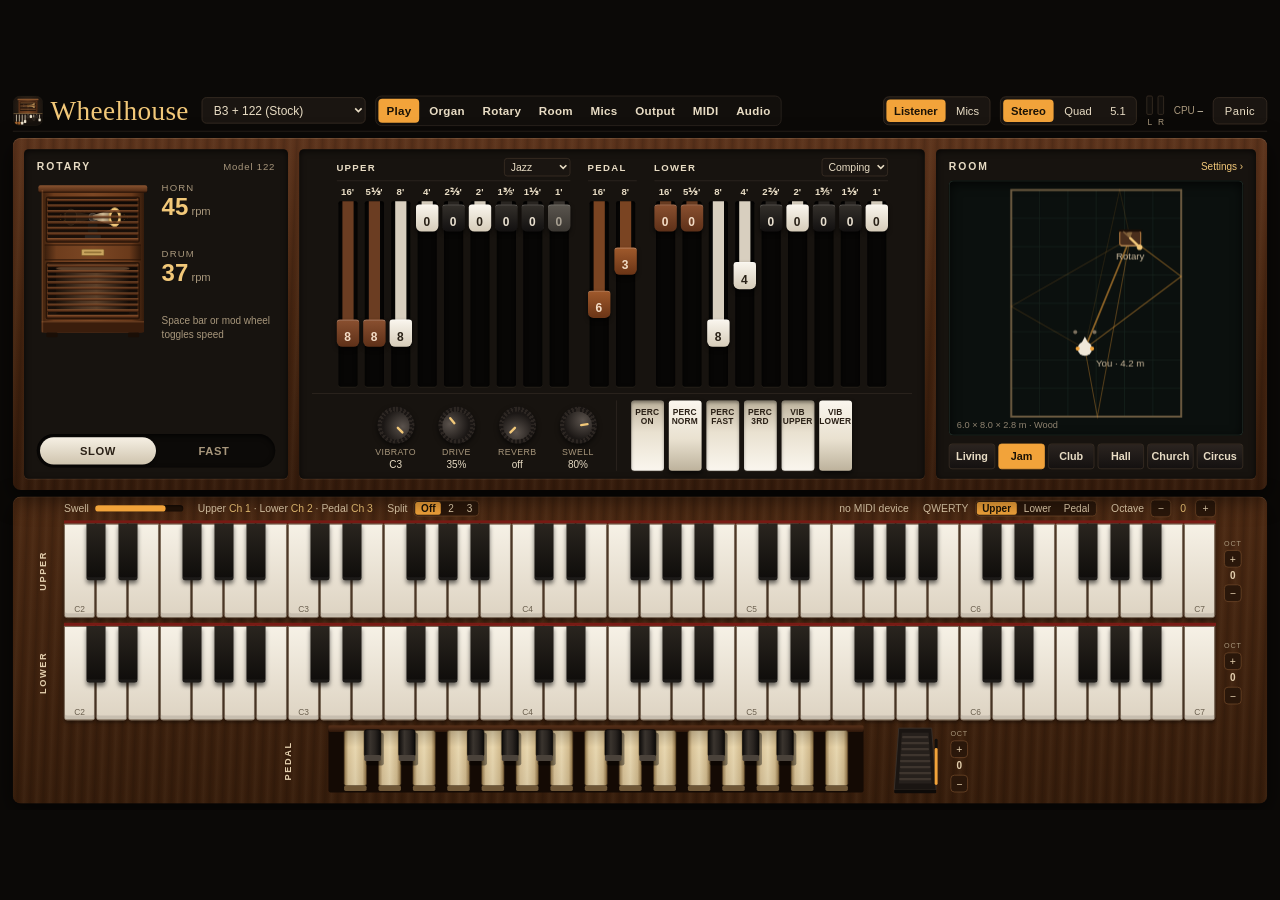
==== commit 4cc429a3: "Replace "Hammond" with "organ" in code, UI and docs Co-Authored-By: Claude Opus 5.5 <noreply@anthrop" ====
--- a/ui/wheelhouse.html
+++ b/ui/wheelhouse.html
@@ -530,7 +530,7 @@
       pre: { on: true, gain: 0.75 }, amp: { model: 2, quality: 1, sag: 0.6 }, drive: 0.75, balance: 0.5,
       rotor: [{ slow: rpmHz(48), fast: rpmHz(400), up: 0.5, down: 0.85 }, { slow: rpmHz(40), fast: rpmHz(342), up: 1.7, down: 2.5 }],
       brake: true, cab: { hornBox: 0.45, wobble: -1, board: 'ply', res: 0.5, mech: -1, deflector: true }, halfMoon: 'two', spring: { mix: 0 } },
-    { n: 'A-100 + Spring Reverb', note: 'same tone generator as the B3, built-in Hammond spring tank',
+    { n: 'A-100 + Spring Reverb', note: 'same tone generator as the B3, built-in organ spring tank',
       chr: { cond: 0.45, leak: 0.45, contact: 0.45, motor: 0.46, gearTune: true, busComp: true }, organ: { percLevel: 1, percShort: 0.2, percLong: 1.0, complex: true },
       click: 0.45, db: { upper: [8, 3, 8, 0, 0, 0, 0, 0, 0], lower: [0, 0, 6, 6, 0, 0, 0, 0, 0], pedal: [5, 2] }, perc: { on: false, third: true, fast: true, soft: false, vibU: true, vibL: true }, vib: 'c3',
       pre: { on: true, gain: 0.5 }, amp: { model: 0, quality: 1, sag: 0.5 }, drive: 0.3, balance: 0.5,
@@ -996,7 +996,7 @@
   const fk = $('frontKnobs');
   fk.appendChild(knob({ label: 'Vibrato', tip: TIP_VIB, opts: VIB, get: () => S.vib, set: v => { S.vib = v; send({ type: 'vib', v }); markPreset(); }, def: 'c3' }).el);
   fk.appendChild(knob({ label: 'Drive', tip: TIP_DRIVE, min: 0, max: 1, def: 0.35, fmt: pct, get: () => S.drive, set: v => { S.drive = v; send({ type: 'drive', v }); syncAll(); } }).el);
-  fk.appendChild(knob({ label: 'Reverb', tip: 'Spring reverb mix (Hammond tank inside the organ – it spins through the Rotary).', min: 0, max: 1, def: 0.2, fmt: v => v < 0.005 ? 'off' : pct(v), get: () => S.spring.mix, set: v => { S.spring.mix = v; sendSpring(); syncAll(); } }).el);
+  fk.appendChild(knob({ label: 'Reverb', tip: 'Spring reverb mix (spring tank inside the organ – it spins through the Rotary).', min: 0, max: 1, def: 0.2, fmt: v => v < 0.005 ? 'off' : pct(v), get: () => S.spring.mix, set: v => { S.spring.mix = v; sendSpring(); syncAll(); } }).el);
   fk.appendChild(knob({ label: 'Swell', tip: 'Swell / expression pedal: volume, plus the bass boost of the original pedal when it is closed down.', min: 0, max: 1, def: 0.8, fmt: pct, get: () => S.volume, set: v => { S.volume = v; send({ type: 'volume', v }); syncAll(); } }).el);
   const TB = [['on', 'PERC\nON', 'PERC\nOFF', 'Percussion', 'Percussion on/off: a decaying 2nd or 3rd harmonic on the attack, upper manual only, single-trigger (retriggers only after all keys are released). Mutes the 1′ drawbar, like the original.'],
     ['soft', 'PERC\nSOFT', 'PERC\nNORM', 'Percussion volume', 'Percussion volume: Soft or Normal. Normal also pulls the upper manual down a little – just like the real thing.'],
@@ -1050,7 +1050,7 @@
     ], [
       rowSeg('Springs', [[2, '2'], [3, '3']], () => S.spring.springs, v => { S.spring.springs = v; sendSpring(); }, 3),
       kickBtn,
-    ], 'Hammond tank as in the A-100 and 122RV: inside the organ, before the Rotary – so the reverb spins too.'));
+    ], 'Organ spring tank as in the A-100 and 122RV: inside the organ, before the Rotary – so the reverb spins too.'));
   });
 
   // ---------------- Card: Rotary ----------------
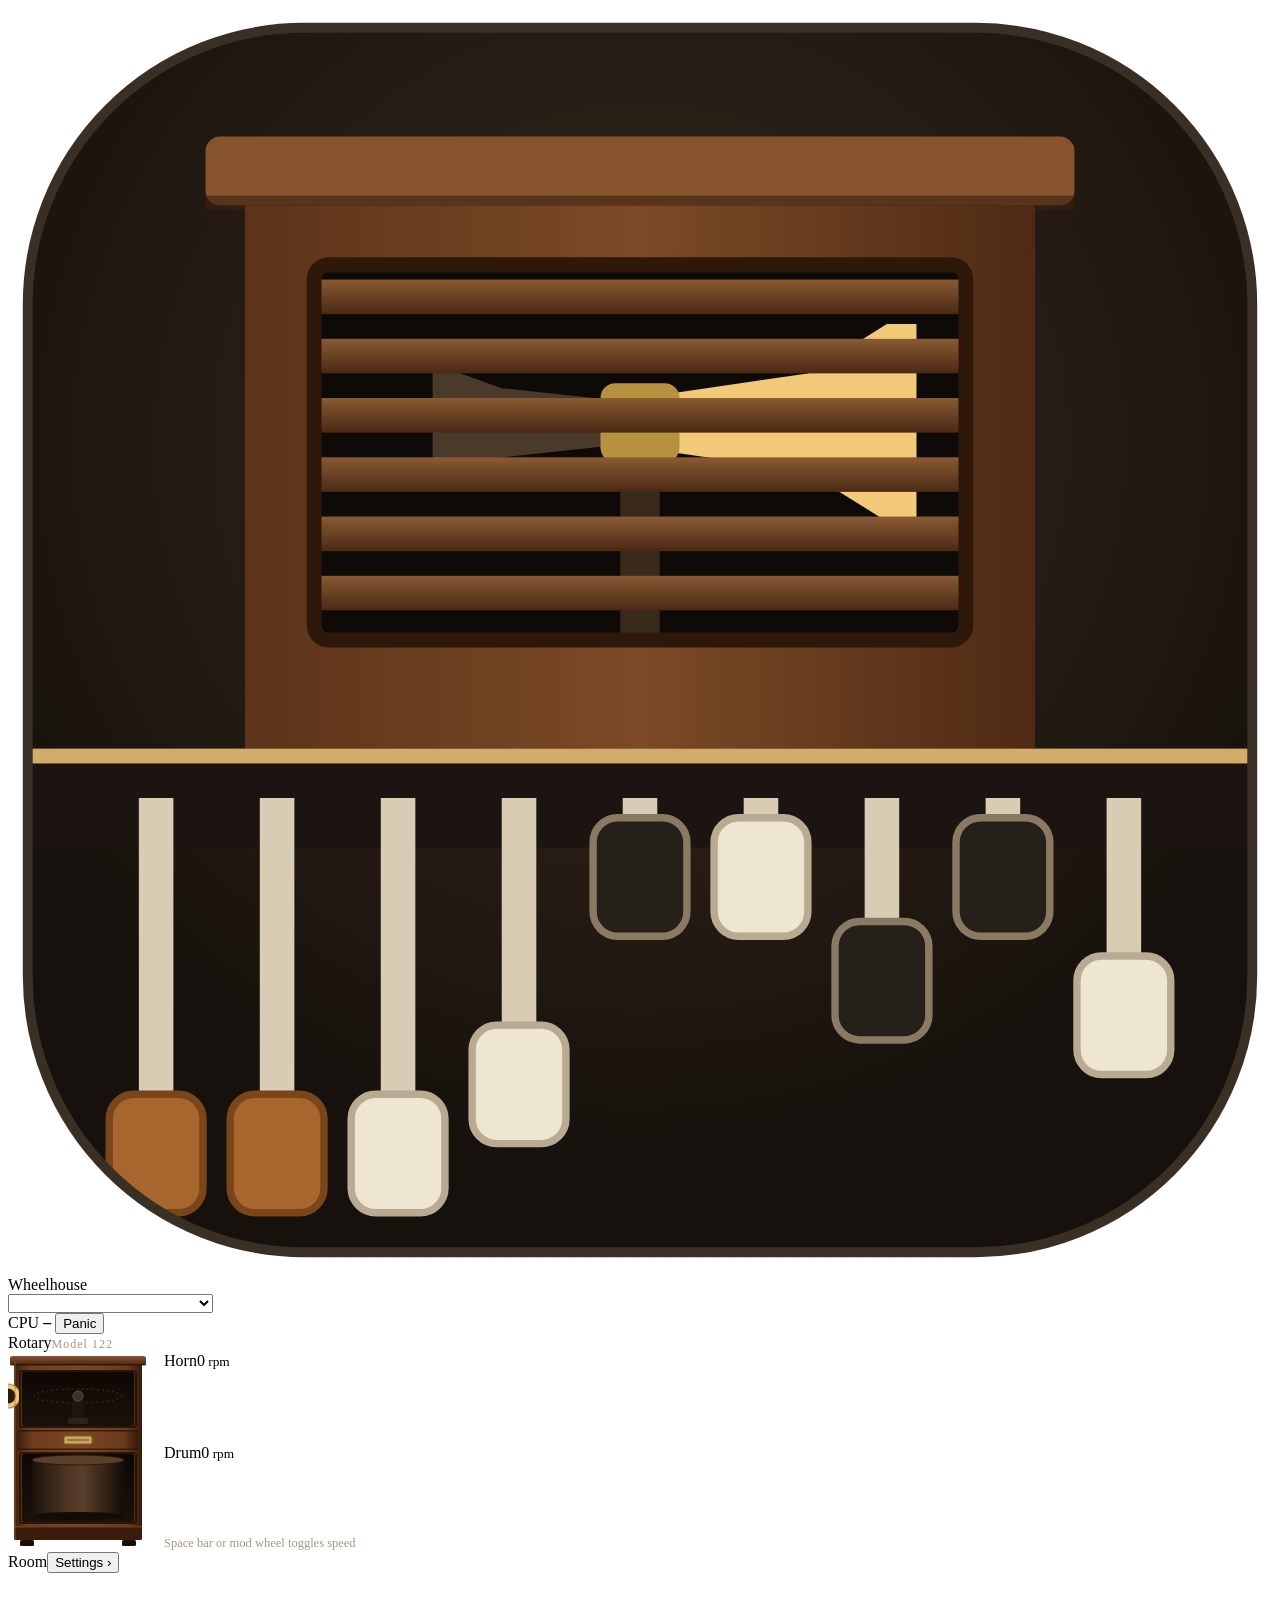
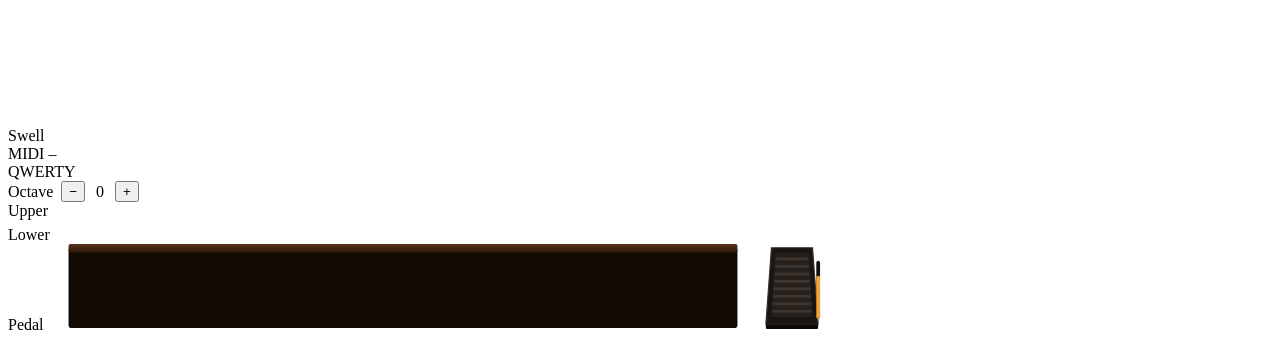
==== commit f6d5c4ae: "Restructure code for readability; explicit drum low-pass - DSP core split by topic: RotaryRoomDSP.h " ====
--- a/ui/wheelhouse.html
+++ b/ui/wheelhouse.html
@@ -4,221 +4,7 @@
 <meta charset="utf-8">
 <title>Wheelhouse</title>
 <style>
-@font-face { font-family: 'Barlow Condensed'; font-weight: 500; src: url(/fonts/BarlowCondensed-Medium.ttf); }
-@font-face { font-family: 'Barlow Condensed'; font-weight: 600; src: url(/fonts/BarlowCondensed-SemiBold.ttf); }
-@font-face { font-family: 'Barlow Condensed'; font-weight: 700; src: url(/fonts/BarlowCondensed-Bold.ttf); }
-@font-face { font-family: 'Yellowtail'; font-weight: 400; src: url(/fonts/Yellowtail-Regular.ttf); }
-html, body { margin: 0; height: 100%; background: #0b0907; overflow: hidden; }
-* { box-sizing: border-box; }
-button, select { font: inherit; color: inherit; cursor: pointer; }
-select option { background: #1a1511; color: #e8dcc4; }
-#stage { position: absolute; left: 0; top: 0; width: 1600px; height: 900px; transform-origin: 0 0; padding: 0 16px 8px;
-  font-family: 'Barlow Condensed', 'Arial Narrow', 'Segoe UI', sans-serif; font-weight: 500; color: #e8dcc4;
-  display: flex; flex-direction: column; gap: 8px; overflow: hidden; user-select: none; -webkit-user-select: none; }
-.num { font-variant-numeric: tabular-nums; }
-.muted { color: #a8977c; }
-.hi { color: #f2c879; }
-
-/* ---------- Header bar ---------- */
-.top { height: 52px; flex: none; display: flex; align-items: center; gap: 12px; border-bottom: 1px solid #2a221b; }
-.logo { font-family: 'Yellowtail', 'Brush Script MT', cursive; font-size: 34px; line-height: 1; color: #f2c879; letter-spacing: .5px; padding-right: 4px; }
-.logo { display: flex; align-items: center; gap: 9px; }
-.logo .logoIcon { width: 38px; height: 38px; flex: none; }
-.sel { font-size: 15px; color: #e8dcc4; background: #1a1511; border: 1px solid #3a2f25; border-radius: 6px; padding: 6px 10px; }
-.tabs { display: flex; gap: 2px; background: #120f0c; border: 1px solid #2e2620; border-radius: 8px; padding: 3px; }
-.tabs button { font-size: 14.5px; font-weight: 600; letter-spacing: .4px; border: none; border-radius: 5px; padding: 7px 10px; background: transparent; color: #e8dcc4; }
-.tabs button.on { background: #f2a33a; color: #1a1206; }
-.oseg { display: flex; background: #1a1511; border: 1px solid #3a2f25; border-radius: 7px; padding: 3px; gap: 3px; }
-.oseg button { font-size: 14px; border: none; border-radius: 5px; padding: 6px 10px; background: transparent; color: #e8dcc4; }
-.oseg button.on { background: #f2a33a; color: #1a1206; font-weight: 700; }
-.meters { display: flex; align-items: flex-end; gap: 6px; height: 40px; }
-.meter { display: flex; flex-direction: column; align-items: center; gap: 3px; }
-.meter .t { width: 8px; height: 24px; background: #120f0c; border: 1px solid #3a2f25; border-radius: 2px; position: relative; overflow: hidden; }
-.meter .f { position: absolute; left: 0; right: 0; bottom: 0; height: 0; background: #f2a33a; }
-.meter .f.clip { background: #e8553a; }
-.meter span { font-size: 10.5px; color: #a8977c; }
-.cpu { font-size: 12.5px; color: #a8977c; white-space: nowrap; }
-.cpu b { color: #e8dcc4; font-weight: 500; }
-.btn { font-size: 13.5px; letter-spacing: .3px; background: #1a1511; border: 1px solid #3a2f25; border-radius: 6px; padding: 6px 12px; color: #e8dcc4; }
-.btn:hover { border-color: #5a4a3a; }
-.btn.primary { font-size: 14px; font-weight: 700; color: #1a1206; background: #f2a33a; border-color: #f2a33a; padding: 7px 14px; }
-.btn.on { background: #f2a33a; color: #1a1206; border-color: #f2a33a; font-weight: 700; }
-.btn.big { font-size: 14px; letter-spacing: .6px; padding: 8px 14px; border-radius: 7px; }
-
-/* ---------- Cabinet (organ console) ---------- */
-.wood { background: repeating-linear-gradient(92deg, rgba(0,0,0,0) 0px, rgba(0,0,0,.10) 3px, rgba(0,0,0,0) 7px, rgba(255,210,160,.04) 11px, rgba(0,0,0,0) 16px), linear-gradient(180deg, #5a321b 0%, #43230f 55%, #331a0b 100%);
-  box-shadow: 0 10px 30px rgba(0,0,0,.6), inset 0 1px 0 rgba(255,220,180,.18); border-radius: 10px; }
-.case { height: 440px; flex: none; padding: 14px; position: relative; }
-.play { height: 100%; display: flex; gap: 14px; }
-.panel { background: #17130f; border-radius: 6px; box-shadow: inset 0 2px 8px rgba(0,0,0,.7), 0 1px 0 rgba(255,220,180,.12); }
-.ph { display: flex; justify-content: space-between; align-items: baseline; }
-.ph > span:first-child { font-size: 13px; font-weight: 700; letter-spacing: 2.4px; text-transform: uppercase; }
-.linkbtn { font-size: 12.5px; color: #f2c879; background: none; border: none; padding: 0; }
-.linkbtn:hover { color: #ffdc9a; }
-
-.lesP { width: 330px; flex: none; padding: 14px 16px; display: flex; flex-direction: column; gap: 12px; }
-.rpm { display: flex; flex-direction: column; gap: 2px; }
-.rpm .l { font-size: 12px; letter-spacing: 1.4px; text-transform: uppercase; color: #a8977c; }
-.rpm .v { font-size: 30px; font-weight: 600; line-height: 1; color: #f2c879; font-variant-numeric: tabular-nums; }
-.rpm .v small { font-size: 14px; color: #a8977c; font-weight: 500; }
-.speed { display: grid; grid-template-columns: repeat(3, minmax(0, 1fr)); background: #0c0a08; border-radius: 22px; padding: 4px; box-shadow: inset 0 2px 6px rgba(0,0,0,.8); margin-top: auto; }
-.speed.two { grid-template-columns: repeat(2, minmax(0, 1fr)); }
-.speed button { font-size: 14px; font-weight: 600; letter-spacing: .8px; text-transform: uppercase; border: none; border-radius: 18px; padding: 9px 0; background: transparent; color: #a8977c; }
-.speed button.on { background: linear-gradient(180deg, #f6f0e4, #cfc4ae); color: #2a2016; box-shadow: 0 2px 4px rgba(0,0,0,.6); }
-
-.orgP { flex: 1; min-width: 0; padding: 10px 16px; display: flex; flex-direction: column; gap: 8px; }
-.dbgroups { flex: 1; min-height: 0; display: flex; justify-content: center; gap: 22px; }
-.dbg { display: flex; flex-direction: column; gap: 6px; }
-.dbgh { height: 30px; display: flex; align-items: center; justify-content: space-between; gap: 6px; border-bottom: 1px solid #2e2620; padding-bottom: 4px; }
-.dbgh > span { font-size: 12px; font-weight: 700; letter-spacing: 1.6px; text-transform: uppercase; white-space: nowrap; }
-.dbgh select { font-size: 13px; color: #e8dcc4; background: #1a1511; border: 1px solid #3a2f25; border-radius: 4px; padding: 2px 4px; max-width: 120px; }
-.dbbars { flex: 1; display: flex; gap: 5px; }
-.dbc { width: 28px; display: flex; flex-direction: column; align-items: center; gap: 4px; }
-.dbc .ft { font-size: 12px; font-weight: 600; height: 15px; white-space: nowrap; }
-.dbt { width: 24px; flex: 1; padding: 0; border: none; border-radius: 3px; background: #070605; box-shadow: inset 0 2px 5px rgba(0,0,0,.9), 0 1px 0 rgba(255,220,180,.08); position: relative; overflow: visible; cursor: ns-resize; touch-action: none; }
-.dbt .sh { position: absolute; left: 5px; right: 5px; top: 0; display: block; border-radius: 0 0 2px 2px; }
-.dbt .hd { position: absolute; left: -2px; right: -2px; height: 34px; border-radius: 4px 4px 7px 7px; box-shadow: 0 3px 5px rgba(0,0,0,.6), inset 0 1px 0 rgba(255,255,255,.25);
-  font-size: 15px; font-weight: 700; display: flex; align-items: flex-end; justify-content: center; padding-bottom: 4px; }
-.front { flex: none; display: flex; justify-content: center; align-items: flex-end; gap: 18px; padding-top: 8px; border-top: 1px solid #2e2620; }
-.vsep { width: 1px; align-self: stretch; background: #2e2620; }
-.tablets { display: flex; gap: 6px; }
-.tablet { width: 41px; height: 88px; padding: 8px 1px 0; border: none; border-radius: 4px; display: flex; justify-content: center; align-items: flex-start;
-  background: linear-gradient(180deg, #faf6ee 0%, #e9e1d0 55%, #bdb29c 100%); box-shadow: 0 4px 6px rgba(0,0,0,.55); }
-.tablet.on { background: linear-gradient(180deg, #bdb29c 0%, #e9e1d0 45%, #faf6ee 100%); box-shadow: inset 0 3px 4px rgba(0,0,0,.35), 0 1px 0 rgba(255,220,180,.1); }
-.tablet span { white-space: pre-line; font-size: 10.5px; font-weight: 700; letter-spacing: .2px; line-height: 1.15; color: #2a2016; display: block; }
-
-/* Rotary knob */
-.knob { display: flex; flex-direction: column; align-items: center; gap: 4px; min-width: 58px; }
-.knob .kb { width: 46px; height: 46px; padding: 0; border: none; border-radius: 50%; background: repeating-conic-gradient(#2c2622 0deg 7deg, #1a1614 7deg 14deg);
-  box-shadow: 0 3px 6px rgba(0,0,0,.6); display: flex; align-items: center; justify-content: center; cursor: ns-resize; touch-action: none; }
-.knob .kc { width: 35px; height: 35px; border-radius: 50%; background: radial-gradient(circle at 35% 30%, #5a524c, #1b1715 72%); position: relative; display: block; }
-.knob .kp { position: absolute; left: 50%; top: 4px; width: 3px; height: 11px; margin-left: -1.5px; border-radius: 2px; background: #f2c879; display: block; }
-.knob .kl { font-size: 11px; letter-spacing: .5px; text-transform: uppercase; color: #a8977c; white-space: nowrap; }
-.knob .kv { font-size: 12.5px; color: #e8dcc4; white-space: nowrap; font-variant-numeric: tabular-nums; }
-.knob.sm { min-width: 0; gap: 2px; }
-.knob.sm .kb { width: 34px; height: 34px; }
-.knob.sm .kc { width: 26px; height: 26px; }
-.knob.sm .kp { top: 3px; height: 8px; }
-.knob.sm .kl { font-size: 10px; }
-.knob.sm .kv { font-size: 11.5px; }
-.sec > .sth { display: flex; align-items: center; justify-content: space-between; gap: 10px; }
-.sec > .sth .st { font-size: 12.5px; font-weight: 700; letter-spacing: 1.6px; text-transform: uppercase; color: #e8dcc4; }
-.sec > .sth .rseg { flex: none; }
-.sec > .sth .rseg button { flex: none; padding: 3px 10px; }
-.desk { display: grid; grid-template-columns: repeat(3, minmax(0, 1fr)); gap: 8px; }
-.strip .badge { font-size: 10.5px; letter-spacing: .6px; text-transform: uppercase; color: #a8977c; border: 1px solid #3a2f25; border-radius: 9px; padding: 0 7px; white-space: nowrap; transition: color .25s, border-color .25s; }
-.strip.st .badge { color: #f2c879; border-color: #6b5226; }
-.strip .body { display: flex; gap: 10px; align-items: flex-start; height: 124px; }
-.strip .kcol { display: flex; flex-direction: column; gap: 4px; align-items: center; }
-.strip .wk { transition: opacity .3s, max-height .3s; max-height: 70px; overflow: hidden; }
-.strip:not(.st) .wk { opacity: 0; max-height: 0; pointer-events: none; }
-.strip .smeter { transition: width .3s, opacity .3s, margin .3s; }
-.strip:not(.st) .smeter.r { width: 0; opacity: 0; margin-left: -5px; border-width: 0; }
-.strip .foot { display: flex; gap: 4px; width: 100%; }
-.strip .foot > * { flex: 1; min-width: 0; }
-.strip { display: flex; flex-direction: column; align-items: center; gap: 6px; background: #0c0a08; border: 1px solid #241e18; border-radius: 5px; padding: 8px 8px 8px; min-width: 0; transition: opacity .3s; }
-.strip .shd { display: flex; align-items: center; justify-content: space-between; width: 100%; gap: 6px; }
-.strip.off { opacity: .38; }
-.strip .sn { font-size: 11.5px; font-weight: 700; letter-spacing: .6px; text-transform: uppercase; white-space: nowrap; }
-.strip .tg { display: flex; gap: 3px; }
-.strip .tg button { width: 22px; height: 20px; padding: 0; font-size: 11px; font-weight: 700; border-radius: 3px; border: 1px solid #3a2f25; background: #1a1511; color: #a8977c; }
-.strip .tg button.on { background: #f2a33a; border-color: #f2a33a; color: #1a1206; }
-.strip .tg button.solo.on { background: #f2c879; border-color: #f2c879; }
-.fadw { display: flex; gap: 5px; height: 124px; }
-.fad { width: 16px; height: 100%; position: relative; border-radius: 3px; background: #070605; box-shadow: inset 0 2px 4px rgba(0,0,0,.9); cursor: ns-resize; touch-action: none; }
-.fad i { position: absolute; left: -5px; right: -5px; height: 12px; margin-top: -6px; border-radius: 2px; background: linear-gradient(180deg, #faf6ee, #bdb29c); box-shadow: 0 2px 3px rgba(0,0,0,.6); display: block; }
-.fad i::after { content: ''; position: absolute; left: 3px; right: 3px; top: 5px; height: 2px; background: #2a2016; }
-.smeter { width: 6px; height: 100%; background: #120f0c; border: 1px solid #2e2620; border-radius: 2px; position: relative; overflow: hidden; }
-.smeter b { position: absolute; left: 0; right: 0; bottom: 0; height: 0; background: #f2a33a; display: block; }
-.strip .fv { font-size: 11.5px; color: #f2c879; font-variant-numeric: tabular-nums; white-space: nowrap; }
-.strip select { width: 100%; font-size: 11.5px; color: #e8dcc4; background: #1a1511; border: 1px solid #3a2f25; border-radius: 4px; padding: 2px 2px; }
-.dnum { font-size: 11.5px; color: #e8dcc4; background: #1a1511; border: 1px solid #3a2f25; border-radius: 4px; padding: 2px 4px; width: 100%; text-align: center; cursor: ns-resize; touch-action: none; font-variant-numeric: tabular-nums; white-space: nowrap; }
-.knob .kb:focus-visible, .dbt:focus-visible { outline: 2px solid #f2a33a; outline-offset: 2px; }
-
-.roomP { width: 400px; flex: none; padding: 14px 16px 12px; display: flex; flex-direction: column; gap: 10px; }
-.rview { flex: 1; min-height: 0; border-radius: 6px; background: #0b100e; box-shadow: inset 0 0 0 1px #24302a, inset 0 4px 14px rgba(0,0,0,.8); position: relative; overflow: hidden; }
-.rview canvas { position: absolute; left: 0; top: 0; width: 100%; height: 100%; display: block; touch-action: none; }
-.rinfo { position: absolute; left: 10px; bottom: 7px; font-size: 11.5px; color: #8f8370; pointer-events: none; }
-.rhint { position: absolute; left: 12px; top: 10px; font-size: 12px; color: #8f8370; pointer-events: none; }
-.rpre { display: grid; grid-template-columns: repeat(6, minmax(0, 1fr)); gap: 4px; }
-.rpre button { height: 32px; font-size: 13.5px; font-weight: 600; border-radius: 4px; padding: 0; background: linear-gradient(180deg, #2b2420, #141110); color: #e8dcc4; border: 1px solid #3a2f25; }
-.rpre button.on { background: #f2a33a; color: #1a1206; border-color: #f2a33a; }
-
-/* Settings card (fold-out panel) */
-.card { position: absolute; left: 14px; right: 14px; top: 14px; bottom: 14px; border-radius: 6px; background: #17130f; box-shadow: 0 12px 30px rgba(0,0,0,.7), inset 0 1px 0 rgba(255,220,180,.14); display: flex; flex-direction: column; overflow: hidden; }
-.card[hidden] { display: none; }
-.hinge { height: 6px; flex: none; background: linear-gradient(180deg, #d9b56a, #8a6a30); box-shadow: 0 1px 0 #3a2a10; }
-.chead { flex: none; display: flex; align-items: center; gap: 16px; padding: 12px 18px 10px; border-bottom: 1px solid #2e2620; }
-.chead .ct { font-size: 18px; font-weight: 700; letter-spacing: 2.4px; text-transform: uppercase; }
-.chead .cs { font-size: 13.5px; color: #a8977c; }
-.cbody { flex: 1; min-height: 0; display: flex; gap: 14px; padding: 14px 18px; }
-.bigroom { width: 620px; flex: none; display: flex; flex-direction: column; gap: 8px; }
-.bigroom[hidden] { display: none; }
-.rstats { display: flex; gap: 18px; font-size: 13px; color: #a8977c; white-space: nowrap; }
-.rstats b { color: #f2c879; font-weight: 500; }
-.secs { flex: 1; min-width: 0; display: grid; gap: 14px; align-content: start; }
-.secs[hidden] { display: none; }
-.sec { background: #120f0c; border: 1px solid #2a231c; border-radius: 6px; padding: 12px 14px 14px; display: flex; flex-direction: column; gap: 10px; min-width: 0; }
-.sec[hidden] { display: none; }
-.sec > .st { font-size: 12.5px; font-weight: 700; letter-spacing: 1.6px; text-transform: uppercase; color: #e8dcc4; }
-.kgrid { display: grid; grid-template-columns: repeat(4, minmax(0, 1fr)); gap: 10px 4px; justify-items: center; }
-.kgrid .knob { min-width: 0; }
-.rows { display: flex; flex-direction: column; gap: 8px; }
-.row { display: flex; align-items: center; gap: 10px; min-height: 30px; }
-.row > .rl { width: 92px; flex: none; font-size: 13.5px; color: #a8977c; }
-.row select { flex: 1; min-width: 0; font-size: 14px; color: #e8dcc4; background: #1a1511; border: 1px solid #3a2f25; border-radius: 5px; padding: 4px 8px; }
-.row .rv { flex: 1; min-width: 0; font-size: 14px; color: #f2c879; font-variant-numeric: tabular-nums; overflow: hidden; text-overflow: ellipsis; white-space: nowrap; }
-.rseg { flex: 1; display: flex; background: #0c0a08; border: 1px solid #2e2620; border-radius: 6px; padding: 2px; gap: 2px; min-width: 0; }
-.rseg button { flex: 1; font-size: 13.5px; border: none; border-radius: 4px; padding: 4px 3px; background: transparent; color: #e8dcc4; white-space: nowrap; min-width: 0; }
-.rseg button.on { background: #f2a33a; color: #1a1206; font-weight: 700; }
-.note { font-size: 12.5px; color: #a8977c; line-height: 1.4; }
-
-/* ---------- Manuals + pedalboard ---------- */
-.keys { flex: 1; min-height: 0; padding: 0 16px 8px; display: flex; flex-direction: column;
-  background: repeating-linear-gradient(92deg, rgba(0,0,0,0) 0px, rgba(0,0,0,.10) 3px, rgba(0,0,0,0) 7px, rgba(255,210,160,.04) 11px, rgba(0,0,0,0) 16px), linear-gradient(180deg, #4a2812 0%, #351c0b 100%); }
-.kstrip { height: 30px; flex: none; display: flex; align-items: center; gap: 18px; padding: 0 48px; font-size: 13px; color: #e3cfae; white-space: nowrap; }
-.kstrip .hi { color: #f2c879; }
-.swbar { width: 110px; height: 8px; border-radius: 4px; background: #1c0f06; box-shadow: inset 0 1px 2px rgba(0,0,0,.8); position: relative; display: block; }
-.swbar i { position: absolute; left: 0; top: 0; bottom: 0; border-radius: 4px; background: #f2a33a; display: block; }
-.octb { width: 26px; height: 22px; border-radius: 5px; border: 1px solid #6b4426; background: #2a170a; padding: 0; color: #e3cfae; }
-.pcseg { display: flex; gap: 2px; background: #2a170a; border: 1px solid #6b4426; border-radius: 5px; padding: 1px; }
-.pcseg button { border: none; background: transparent; color: #e3cfae; font-size: 12.5px; padding: 1px 7px; border-radius: 3px; }
-.pcseg button.on { background: #f2a33a; color: #1a1206; font-weight: 700; }
-/* Octave shift per manual (right of each manual) and keyboard split (strip and MIDI card) */
-.octv { width: 22px; flex: none; display: flex; flex-direction: column; align-items: center; justify-content: center; gap: 3px; }
-.octv button { width: 22px; height: 22px; border-radius: 5px; border: 1px solid #6b4426; background: #2a170a; color: #e3cfae; padding: 0; font-size: 13px; line-height: 1; }
-.octv .ov { font-size: 12.5px; font-weight: 700; color: #e3cfae; min-height: 15px; font-variant-numeric: tabular-nums; }
-.octv .ov.hi { color: #f2a33a; }
-.octv .ol { font-size: 9px; letter-spacing: 1px; color: #a8977c; }
-.splitg { display: flex; align-items: center; gap: 8px; }
-.spt { display: flex; align-items: center; gap: 1px; background: #2a170a; border: 1px solid #6b4426; border-radius: 5px; padding: 1px 2px 1px 7px; font-size: 12.5px; color: #e3cfae; white-space: nowrap; }
-#card .spt { background: #1a1511; border-color: #3a2f25; }
-.spt b { color: #f2c879; font-weight: 700; min-width: 30px; text-align: center; font-variant-numeric: tabular-nums; }
-.spt button { border: none; background: transparent; color: #e3cfae; padding: 1px 5px; border-radius: 3px; font-size: 12.5px; }
-.spt button.learn { color: #a8977c; }
-.spt button.learn.on { background: #f2a33a; color: #1a1206; animation: learnPulse 1s ease-in-out infinite; }
-@keyframes learnPulse { 50% { background: #8a5a1c; } }
-.kw.out { filter: brightness(.48) saturate(.55); }
-.kk.out { filter: brightness(.55); }
-.kw.edgeL { box-shadow: inset 3px 0 0 #f2a33a, inset 0 -5px 0 rgba(0,0,0,.10), 0 3px 4px rgba(0,0,0,.35); }
-.kw.edgeR { box-shadow: inset -3px 0 0 #f2a33a, inset 0 -5px 0 rgba(0,0,0,.10), 0 3px 4px rgba(0,0,0,.35); }
-.manual { height: 122px; flex: none; display: flex; flex-direction: column; }
-.manual .felt { height: 4px; flex: none; margin: 0 48px; background: #7a1c16; }
-.mrow { flex: 1; min-height: 0; display: flex; justify-content: center; align-items: stretch; gap: 10px; }
-.vlab { width: 22px; flex: none; writing-mode: vertical-rl; transform: rotate(180deg); text-align: center; font-size: 11.5px; font-weight: 700; letter-spacing: 2px; text-transform: uppercase; color: #e3cfae; }
-.kbd { width: 1440px; position: relative; touch-action: none; }
-.kw { position: absolute; top: 0; bottom: 0; width: 39px; border-radius: 0 0 4px 4px; background: linear-gradient(180deg, #f6f1e6, #ddd3c2); border: 1px solid #8d8170;
-  box-shadow: inset 0 -5px 0 rgba(0,0,0,.10), 0 3px 4px rgba(0,0,0,.35); display: flex; align-items: flex-end; justify-content: center; padding-bottom: 4px; font-size: 10.5px; color: #6b604f; }
-.kw.act { background: linear-gradient(180deg, #ffe0a6, #f2b257); }
-.kk { position: absolute; top: 0; height: 60%; width: 24px; border-radius: 0 0 4px 4px; background: linear-gradient(180deg, #2a251f, #0e0c0a); box-shadow: 0 4px 5px rgba(0,0,0,.55), inset 0 -4px 0 rgba(255,255,255,.06); z-index: 1; }
-.kk.act { background: linear-gradient(180deg, #b5731e, #7a4a10); }
-.pedrow { flex: 1; min-height: 0; margin-top: 6px; display: flex; justify-content: center; align-items: stretch; gap: 14px; }
-.pedrow svg { flex: none; display: block; touch-action: none; }
-#tip { position: fixed; z-index: 1000; max-width: 300px; padding: 7px 10px 8px; border: 1px solid #6b4426; border-radius: 5px; background: #1a1511; color: #e8dcc4;
-  font: 500 13.5px/1.3 'Barlow Condensed', sans-serif; letter-spacing: .2px; white-space: pre-line; pointer-events: none; box-shadow: 0 6px 18px rgba(0,0,0,.55);
-  opacity: 0; transition: opacity .12s; }
-#tip.show { opacity: 1; }
-#tip .k { display: block; margin-top: 5px; padding-top: 4px; border-top: 1px solid #3a2a1c; color: #a8977c; font-size: 12.5px; }
+/*STYLE*/
 </style>
 </head>
 <body>
@@ -404,1523 +190,7 @@
 </script>
 <script>
 (() => {
-  'use strict';
-  const $ = (id) => document.getElementById(id);
-  const h = (tag, cls, html) => { const e = document.createElement(tag); if (cls) e.className = cls; if (html !== undefined) e.innerHTML = html; return e; };
-  const clamp = (v, a, b) => Math.max(a, Math.min(b, v));
-  const nf = (x, d = 1) => (+x).toFixed(d);
-  const pct = (v) => Math.round(v * 100) + '%';
-
-  // ---------------- Stage scaling (fixed 1600 × 900 design, scaled to the window) ----------------
-  const stage = $('stage'); let SCALE = 1;
-  function fit() {
-    SCALE = Math.min(innerWidth / 1600, innerHeight / 900);
-    stage.style.transform = `translate(${Math.round((innerWidth - 1600 * SCALE) / 2)}px, ${Math.round((innerHeight - 900 * SCALE) / 2)}px) scale(${SCALE})`;
-    rooms.forEach(r => r.resize());
-  }
-
-  // ---------------- Bridge to the native app (JUCE backend) ----------------
-  // nativeInvoke() calls a native function and resolves with its result; send() pushes a DSP message.
-  const NATIVE = !!(window.__JUCE__ && window.__JUCE__.backend);
-  const promises = new Map(); let pid = 0;
-  const nativeInvoke = (name, ...params) => new Promise(res => {
-    if (!NATIVE) { res(null); return; }
-    const id = pid++; promises.set(id, res); window.__JUCE__.backend.emitEvent('__juce__invoke', { name, params, resultId: id });
-  });
-  if (NATIVE) window.__JUCE__.backend.addEventListener('__juce__complete', ({ promiseId, result }) => { const p = promises.get(promiseId); if (p) { p(result); promises.delete(promiseId); } });
-  let ready = false;
-  const NO_SAVE = new Set(['noteOn', 'noteOff', 'panic', 'springKick', 'taps']);
-  let muteSend = false;   // while the state is assembled at startup (pushAll sends everything afterwards)
-  const send = (m) => { if (muteSend) return; if (NATIVE) nativeInvoke('dsp', m); if (ready && !NO_SAVE.has(m.type)) scheduleSave(); };
-
-  // ---------------- State ----------------
-  // DEF holds the defaults, S is the live state; all keys of DEF are persisted via saveUi/loadUi.
-  const DEF = {
-    room: { Lx: 6, Ly: 8, Lz: 2.8, absorb: 0.3, order: 2, reverb: 1, material: 'wood', shape: 'box' },
-    exact: false, threads: 0,
-    chr: { cond: 0.5, leak: 0.5, contact: 0.5, motor: 0.4, gearTune: true, busComp: true },
-    tent: { W: 30, Ls: 0, hm: 8.5, hw: 4, hb: 1.3, ring: 13, audience: 0.8, tip: 3.5, mast: 10, dome: 14.1, sagPct: 0.45, ground: 'grass', ringFloor: 'sand' },
-    rotaryPos: { x: 4.2, y: 6.3 }, listener: { x: 2.6, y: 2.4, yaw: Math.PI / 2 }, cabYaw: -Math.PI / 2,
-    db: { upper: [8, 8, 8, 0, 0, 0, 0, 0, 0], lower: [0, 0, 8, 4, 0, 0, 0, 0, 0], pedal: [6, 3] },
-    perc: { on: true, third: true, fast: true, soft: false, vibU: true, vibL: false },
-    vib: 'c3', drive: 0.35, click: 0.5, volume: 0.8, balance: 0.5, lfe: 0.5,
-    organ: { percLevel: 1, percShort: 0.2, percLong: 1.0, complex: true, keyNoise: 0.5 },
-    mains: 50, velClick: true, offlineMax: true,
-    rotor: [{ slow: 0.75, fast: 6.8, up: 0.8, down: 1.4 }, { slow: 0.62, fast: 5.7, up: 4.5, down: 5.5 }],
-    brake: true, cab: { hornBox: 0.45, wobble: -1, board: 'ply', res: 0.5, mech: -1, deflector: true },
-    amp: { model: 0, quality: 1, sag: 0.5 },
-    pre: { on: true, gain: 0.5 },
-    spring: { mix: 0.2, decay: 2.8, tone: 0.5, drive: 0.3, springs: 3 },
-    mics: { on: false, hornStereo: true, hornAngle: 180, hornCenter: 0, hornDist: 0.15, hornHeight: 0, hornType: 0, hornPattern: 0, windscreen: false,
-      drumStereo: false, drumAngle: 180, drumCenter: 0, drumDist: 0.15, drumType: 2, drumPattern: 0,
-      roomArr: 0, roomX: 3, roomY: 3.5, roomZ: 2, roomYaw: Math.PI / 2, roomSpacing: 0.6, roomType: 4, roomPattern: 1, roomOrder: 2, placed: false,
-      grp: [{ gain: 0 }, { gain: 0 }, { gain: -6 }].map(c => Object.assign({ pan: 0, width: 1, delay: 0, pol: false, mute: false, solo: false, out: -1 }, c)) },
-    out: { masterDb: 0, lfeHz: 100, rearDb: 0, centerDb: 0, centerDiv: 0 }, chmap: { stereo: null, quad: null, s51: null },
-    midi: { upper: 1, lower: 2, pedal: 3, rotaryCC: 1, swellCC: 11 },
-    split: { mode: 0, hi: 60, lo: 48, oct: [0, 0, 0], kb: 61 },
-    rotary: 'slow', mode: 'stereo', octave: 0, pcMan: 0, halfMoon: 'stop',
-  };
-  const clone = (o) => JSON.parse(JSON.stringify(o));
-  const S = clone(DEF);
-  S.rot = { horn: 0, drum: 0, hornHz: 0.75, drumHz: -0.62, t: performance.now() };
-  S.meters = null;
-  let audioInfo = { outputs: 0, device: '', type: '', sampleRate: 0, bufferSize: 0, outLatencySamples: 0, driverLatencySamples: 0, channelNames: [], midiDevices: [] };
-  let procLatency = 0, droppedBlocks = 0;
-  const micMeterEls = []; const micHold = new Array(6).fill(-120);
-  let ampText = '–', tInfoText = '–', cpuText = '–', warnText = '', slowSync = 0, roomInfo = null;
-  const SAVE_KEYS = Object.keys(DEF);
-  let saveTimer = null;
-  function scheduleSave() { clearTimeout(saveTimer); saveTimer = setTimeout(() => { const o = {}; SAVE_KEYS.forEach(k => o[k] = S[k]); nativeInvoke('saveUi', JSON.stringify(o)); }, 800); }
-  function deepMerge(dst, src) {
-    for (const k of Object.keys(src)) {
-      if (!(k in dst)) continue;
-      const a = dst[k], b = src[k];
-      if (a && typeof a === 'object' && !Array.isArray(a) && b && typeof b === 'object' && !Array.isArray(b)) deepMerge(a, b);
-      else if (Array.isArray(a) && Array.isArray(b)) { if (a.length === b.length) { if (a.length && a[0] && typeof a[0] === 'object') a.forEach((el, i) => { if (b[i] && typeof b[i] === 'object') deepMerge(el, b[i]); }); else dst[k] = b.slice(); } }
-      else if (b === null || typeof b === typeof a || a === null) dst[k] = b;
-    }
-  }
-
-  const MODES = {
-    stereo: { ch: 2, names: ['L', 'R'], long: ['Left', 'Right'], spk: { az: [30, -30], ch: [0, 1], lfe: -1, stereo: true }, show: [30, -30] },
-    quad: { ch: 4, names: ['FL', 'FR', 'RL', 'RR'], long: ['Front left', 'Front right', 'Rear left', 'Rear right'], spk: { az: [45, -45, 135, -135], ch: [0, 1, 2, 3], lfe: -1 }, show: [45, -45, 135, -135] },
-    s51: { ch: 6, names: ['L', 'R', 'C', 'LFE', 'SL', 'SR'], long: ['Front left', 'Front right', 'Center', 'LFE', 'Surround left', 'Surround right'], spk: { az: [30, -30, 0, 110, -110], ch: [0, 1, 2, 4, 5], lfe: 3 }, show: [30, -30, 0, 110, -110] },
-  };
-  const ROOMS = [
-    { n: 'Living room', s: 'Living', Lx: 5, Ly: 6, Lz: 2.6, absorb: 0.38, reverb: 1, material: 'wood' },
-    { n: 'Rehearsal room', s: 'Jam', Lx: 6, Ly: 8, Lz: 2.8, absorb: 0.3, reverb: 1, material: 'wood' },
-    { n: 'Club', s: 'Club', Lx: 12, Ly: 18, Lz: 4.5, absorb: 0.27, reverb: 1, material: 'concrete' },
-    { n: 'Festival tent', s: 'Festival', Lx: 20, Ly: 30, Lz: 7, absorb: 0.45, reverb: 0.8, material: 'tent', noQuick: true },
-    { n: 'Hall', s: 'Hall', Lx: 25, Ly: 40, Lz: 10, absorb: 0.12, reverb: 1, material: 'concrete' },
-    { n: 'Church', s: 'Church', Lx: 16, Ly: 36, Lz: 14, absorb: 0.09, reverb: 1.1, material: 'stone' },
-    { n: 'Circus tent', s: 'Circus', tent: true },
-  ];
-  const MATERIALS = [['wood', 'Wood / drywall'], ['concrete', 'Concrete'], ['stone', 'Stone'], ['glass', 'Glass / tiles'], ['tent', 'Canvas']];
-  const MAT_SHORT = { wood: 'Wood', concrete: 'Concrete', stone: 'Stone', glass: 'Glass', tent: 'Canvas' };
-  const UPPER_PRESETS = [
-    ['Jazz', [8, 8, 8, 0, 0, 0, 0, 0, 0]], ['Gospel', [8, 8, 8, 8, 8, 8, 8, 8, 8]], ['Rock', [8, 8, 8, 8, 0, 0, 0, 0, 0]], ['Ballad', [8, 3, 8, 0, 0, 0, 0, 0, 0]],
-    ['Flute', [0, 0, 8, 0, 0, 0, 0, 0, 0]], ['Theatre', [8, 7, 6, 5, 4, 3, 2, 1, 1]], ['Perc 2nd', [8, 4, 8, 0, 0, 0, 0, 0, 0]], ['Smith', [8, 8, 8, 8, 0, 0, 0, 0, 8]],
-  ];
-  const LOWER_PRESETS = [
-    ['Comping', [0, 0, 8, 4, 0, 0, 0, 0, 0]], ['Mellow', [0, 0, 6, 6, 0, 0, 0, 0, 0]], ['Jazz', [8, 8, 8, 0, 0, 0, 0, 0, 0]], ['Flute', [0, 0, 8, 0, 0, 0, 0, 0, 0]],
-    ['Strings', [0, 0, 4, 5, 4, 4, 2, 0, 0]], ['Full', [8, 8, 8, 8, 8, 8, 8, 8, 8]],
-  ];
-  const PRESETS = [
-    { n: 'Jazz Combo', u: [8, 8, 8, 0, 0, 0, 0, 0, 0], l: [0, 0, 8, 4, 0, 0, 0, 0, 0], p: [6, 3], perc: { on: true, third: true, fast: true, soft: false, vibU: true, vibL: false }, vib: 'c3', drive: 0.3 },
-    { n: 'Full Gospel', u: [8, 8, 8, 8, 8, 8, 8, 8, 8], l: [8, 8, 8, 8, 0, 0, 0, 0, 0], p: [8, 5], perc: { on: false, third: true, fast: true, soft: false, vibU: true, vibL: true }, vib: 'c3', drive: 0.45 },
-    { n: 'Rock', u: [8, 8, 8, 8, 0, 0, 0, 0, 0], l: [8, 8, 8, 0, 0, 0, 0, 0, 0], p: [8, 4], perc: { on: false, third: true, fast: true, soft: false, vibU: false, vibL: false }, vib: 'c3', drive: 0.75 },
-    { n: 'Ballad', u: [8, 3, 8, 0, 0, 0, 0, 0, 0], l: [0, 0, 6, 6, 0, 0, 0, 0, 0], p: [5, 2], perc: { on: false, third: true, fast: true, soft: false, vibU: true, vibL: true }, vib: 'c3', drive: 0.15 },
-    { n: 'Flute', u: [0, 0, 8, 0, 0, 0, 0, 0, 0], l: [0, 0, 8, 0, 0, 0, 0, 0, 0], p: [4, 2], perc: { on: false, third: true, fast: true, soft: false, vibU: true, vibL: true }, vib: 'v2', drive: 0.1 },
-    { n: 'Theatre', u: [8, 7, 6, 5, 4, 3, 2, 1, 1], l: [0, 0, 4, 5, 4, 4, 2, 0, 0], p: [7, 4], perc: { on: false, third: true, fast: true, soft: false, vibU: true, vibL: true }, vib: 'v3', drive: 0.2 },
-    { n: 'Perc 2nd', u: [8, 4, 8, 0, 0, 0, 0, 0, 0], l: [0, 0, 8, 4, 0, 0, 0, 0, 0], p: [6, 3], perc: { on: true, third: false, fast: false, soft: false, vibU: true, vibL: false }, vib: 'c2', drive: 0.3 },
-  ];
-  // Rotor times are time constants: the rotor reaches speed after about 3 τ
-  // (measured on real rotary cabinets: horn ~1.5 s up / 2.5 s down, drum ~5 s / 7.5 s; 48/400 and 40/342 rpm)
-  const rpmHz = (r) => r / 60;
-  const INSTRUMENTS = [
-    { n: 'B3 + 122 (Stock)', note: 'well-kept 60s B3, stock 122 without stop, no reverb',
-      chr: { cond: 0.45, leak: 0.45, contact: 0.45, motor: 0.46, gearTune: true, busComp: true }, organ: { percLevel: 1, percShort: 0.2, percLong: 1.0, complex: true },
-      click: 0.5, db: { upper: [8, 8, 8, 0, 0, 0, 0, 0, 0], lower: [0, 0, 8, 4, 0, 0, 0, 0, 0], pedal: [6, 3] }, perc: { on: true, third: true, fast: true, soft: false, vibU: true, vibL: false }, vib: 'c3',
-      pre: { on: true, gain: 0.5 }, amp: { model: 0, quality: 1, sag: 0.5 }, drive: 0.35, balance: 0.5,
-      rotor: [{ slow: rpmHz(48), fast: rpmHz(400), up: 0.5, down: 0.85 }, { slow: rpmHz(40), fast: rpmHz(342), up: 1.7, down: 2.5 }],
-      brake: true, cab: { hornBox: 0.45, wobble: -1, board: 'ply', res: 0.5, mech: -1, deflector: true }, halfMoon: 'two', spring: { mix: 0 } },
-    { n: 'B3 + 147 (Rock)', note: '147 with negative feedback, hot preamp, vibrato off',
-      chr: { cond: 0.55, leak: 0.55, contact: 0.55, motor: 0.54, gearTune: true, busComp: true }, organ: { percLevel: 1, percShort: 0.2, percLong: 1.0, complex: true },
-      click: 0.6, db: { upper: [8, 8, 8, 8, 0, 0, 0, 0, 0], lower: [8, 8, 8, 0, 0, 0, 0, 0, 0], pedal: [8, 4] }, perc: { on: false, third: true, fast: true, soft: false, vibU: false, vibL: false }, vib: 'c3',
-      pre: { on: true, gain: 0.75 }, amp: { model: 2, quality: 1, sag: 0.6 }, drive: 0.75, balance: 0.5,
-      rotor: [{ slow: rpmHz(48), fast: rpmHz(400), up: 0.5, down: 0.85 }, { slow: rpmHz(40), fast: rpmHz(342), up: 1.7, down: 2.5 }],
-      brake: true, cab: { hornBox: 0.45, wobble: -1, board: 'ply', res: 0.5, mech: -1, deflector: true }, halfMoon: 'two', spring: { mix: 0 } },
-    { n: 'A-100 + Spring Reverb', note: 'same tone generator as the B3, built-in organ spring tank',
-      chr: { cond: 0.45, leak: 0.45, contact: 0.45, motor: 0.46, gearTune: true, busComp: true }, organ: { percLevel: 1, percShort: 0.2, percLong: 1.0, complex: true },
-      click: 0.45, db: { upper: [8, 3, 8, 0, 0, 0, 0, 0, 0], lower: [0, 0, 6, 6, 0, 0, 0, 0, 0], pedal: [5, 2] }, perc: { on: false, third: true, fast: true, soft: false, vibU: true, vibL: true }, vib: 'c3',
-      pre: { on: true, gain: 0.5 }, amp: { model: 0, quality: 1, sag: 0.5 }, drive: 0.3, balance: 0.5,
-      rotor: [{ slow: rpmHz(48), fast: rpmHz(400), up: 0.5, down: 0.85 }, { slow: rpmHz(40), fast: rpmHz(342), up: 1.7, down: 2.5 }],
-      brake: true, cab: { hornBox: 0.45, wobble: -1, board: 'ply', res: 0.5, mech: -1, deflector: true }, halfMoon: 'two', spring: { mix: 0.3, decay: 2.8, tone: 0.5, drive: 0.3, springs: 3 } },
-    { n: 'Road-worn B3', note: '40 years on the road: bouncy contacts, slack belts, tired tubes',
-      chr: { cond: 0.85, leak: 0.85, contact: 0.9, motor: 0.8, gearTune: true, busComp: true }, organ: { percLevel: 0.85, percShort: 0.17, percLong: 0.9, complex: true },
-      click: 0.75, db: { upper: [8, 8, 8, 8, 0, 0, 0, 0, 0], lower: [8, 4, 8, 0, 0, 0, 0, 0, 0], pedal: [8, 5] }, perc: { on: true, third: true, fast: true, soft: false, vibU: true, vibL: false }, vib: 'c3',
-      pre: { on: true, gain: 0.7 }, amp: { model: 1, quality: 1, sag: 0.8 }, drive: 0.6, balance: 0.5,
-      rotor: [{ slow: rpmHz(44), fast: rpmHz(380), up: 0.75, down: 1.1 }, { slow: rpmHz(36), fast: rpmHz(325), up: 2.3, down: 3.2 }],
-      brake: true, cab: { hornBox: 0.5, wobble: 0.65, board: 'chip', res: 0.65, mech: -1, deflector: true }, halfMoon: 'two', spring: { mix: 0 } },
-  ];
-  const VIB = [['v1', 'V1'], ['v2', 'V2'], ['v3', 'V3'], ['c1', 'C1'], ['c2', 'C2'], ['c3', 'C3']];
-  const AMP_MODELS = [[0, '122 · 2 × 6550'], [1, '122 early · 5U4'], [2, '147 · neg. feedback']];
-
-  // ---------------- Control builders ----------------
-  // Every control is registered via reg(); syncAll() refreshes all of them from S.
-  const all = [];                 // all controls with sync()
-  const cardCtl = {};             // card id -> controls with reset()
-  let curCard = null;
-  const reg = (c) => { all.push(c); if (curCard) (cardCtl[curCard] = cardCtl[curCard] || []).push(c); return c; };
-  // After a sync, refit the knob labels of the open card if its visible sections changed (e.g. room <-> tent)
-  let fitSig = '';
-  const syncAll = () => {
-    all.forEach(c => c.sync && c.sync());
-    let pg = null; try { pg = cardPages[tab]; } catch (e) { return; }   // not declared yet while the cards are being built
-    if (!pg) return;
-    const sig = tab + [...pg.querySelectorAll('.sec')].map(e => e.hidden ? 0 : 1).join('');
-    if (sig !== fitSig) { fitSig = sig; requestAnimationFrame(() => fitKnobLabels(pg)); }
-  };
-
-  // Rotary knob: o = { label, get, set, min, max, def, fmt, step, log, opts (discrete), auto }
-  function knob(o) {
-    const el = h('div', o.small ? 'knob sm' : 'knob', `<button type="button" class="kb"><span class="kc"><span class="kp"></span></span></button><span class="kl"></span><span class="kv"></span>`);
-    const kb = el.querySelector('.kb'), kc = el.querySelector('.kc'), kv = el.querySelector('.kv');
-    el.querySelector('.kl').textContent = o.label; kb.setAttribute('aria-label', o.label);
-    const disc = !!o.opts, n = disc ? o.opts.length : 0;
-    const toF = (v) => disc ? Math.max(0, o.opts.findIndex(x => x[0] === v)) / (n - 1) : o.log ? Math.log(v / o.min) / Math.log(o.max / o.min) : (v - o.min) / (o.max - o.min);
-    const fromF = (f) => { f = clamp(f, 0, 1); if (disc) return o.opts[Math.round(f * (n - 1))][0]; let v = o.log ? o.min * Math.pow(o.max / o.min, f) : o.min + f * (o.max - o.min); if (o.step) v = Math.round(v / o.step) * o.step; return +v.toFixed(6); };
-    const c = { el, sync() {
-      const v = o.get(), isAuto = o.auto && v === o.auto.v;
-      const f = isAuto ? toF(o.auto.show()) : toF(v);
-      kc.style.transform = `rotate(${Math.round(-135 + 270 * clamp(f, 0, 1))}deg)`;
-      kv.textContent = isAuto ? o.auto.label : disc ? o.opts.find(x => x[0] === v)?.[1] ?? v : o.fmt(v);
-      kb.setAttribute('aria-valuetext', kv.textContent);
-    }, reset() { o.set(o.def); c.sync(); } };
-    let drag = null;
-    const cur = () => { const v = o.get(); return o.auto && v === o.auto.v ? toF(o.auto.show()) : toF(v); };
-    const apply = (f) => { const v = fromF(f); if (v !== o.get()) { o.set(v); c.sync(); } };
-    kb.addEventListener('pointerdown', (e) => { kb.setPointerCapture(e.pointerId); drag = { y: e.clientY, f: cur() }; e.preventDefault(); });
-    kb.addEventListener('pointermove', (e) => { if (!drag) return; const sens = (e.shiftKey ? 600 : 160) * SCALE; apply(drag.f + (drag.y - e.clientY) / sens); });
-    const up = () => drag = null; kb.addEventListener('pointerup', up); kb.addEventListener('pointercancel', up);
-    kb.addEventListener('wheel', (e) => { e.preventDefault(); const d = e.deltaY < 0 ? 1 : -1; apply(cur() + d * (disc ? 1 / (n - 1) : e.shiftKey ? 0.005 : 0.025)); }, { passive: false });
-    kb.addEventListener('dblclick', () => c.reset());
-    kb.addEventListener('keydown', (e) => { const d = (e.key === 'ArrowUp' || e.key === 'ArrowRight') ? 1 : (e.key === 'ArrowDown' || e.key === 'ArrowLeft') ? -1 : 0; if (d) { e.preventDefault(); e.stopPropagation(); apply(cur() + d * (disc ? 1 / (n - 1) : 0.025)); } });
-    kb.dataset.tipK = 'Drag or scroll · Shift = fine · Double-click = default'; if (o.tip) kb.dataset.tip = o.tip; c.tipEl = kb; c.label = o.label;
-    c.sync(); return reg(c);
-  }
-  const tipMissing = []; window.__tipMissing = tipMissing;
-  const TIPS = {
-    // Organ
-    'Character/Condition': 'Overall wear of the instrument – from showroom-fresh to 40 years on the road. Pulls Leakage, Contacts and Motor along and sets the level spread and runout of the tone wheels.',
-    'Character/Leakage': 'Tone-wheel crosstalk: neighbouring wheels bleed into the pickups and wiring – the faint "hiss and whistle" under every B3.',
-    'Character/Contacts': 'Key contact wear: dirty busbar contacts bounce and crackle, so the click gets dirtier and less even.',
-    'Character/Motor': 'Hum and whir of the generator and run motor, audible between notes.',
-    'Generator/Key noise': 'Mechanical key noise: keys bottoming out on the felt. The console sits right in front of you, so it is acoustic, not through the Rotary.',
-    'Generator/Tuning': 'Gears: the slightly off equal temperament of the real gear train. Equal: mathematically exact tuning.',
-    'Generator/Busbar load': 'Loading of the generator: the more drawbars and keys you add, the more each one sags in level (the classic "compression" of a full registration).',
-    'Generator/Low wheels': 'Complex: the lowest wheels are nearly square, with odd harmonics (pedal only). Sine: idealised.',
-    'Generator/Mains': 'Mains frequency of the synchronous motor: sets the hum and – on a 50 Hz organ run at 60 Hz – the pitch.',
-    'Percussion · Vibrato · Click/Key click': 'Key click: the burst from nine contacts closing on the busbar. Part of the sound – purists keep it up.',
-    'Percussion · Vibrato · Click/Perc level': 'Overall level of the percussion (on top of Soft/Normal).',
-    'Percussion · Vibrato · Click/Fast decay': 'Decay time of the percussion when set to Fast.',
-    'Percussion · Vibrato · Click/Slow decay': 'Decay time of the percussion when set to Slow.',
-    'Percussion · Vibrato · Click/Vibrato': 'Scanner vibrato/chorus. V1–V3: vibrato. C1–C3: chorus (vibrato mixed with dry). C3 is the classic.',
-    'Percussion · Vibrato · Click/Click': 'Velocity: a fast stroke closes all nine contacts almost at once and hard, a slow press one after another and softer. Fixed: always the same.',
-    'Preamp AO-28/Gain': 'Preamp gain after the swell: 12AX7 into a 12BH7 push-pull and transformer. With the swell wide open and full drawbars the organ breaks up before the Rotary.',
-    'Preamp AO-28/Tubes': 'Bypass skips the tube stages for a clean, line-level organ.',
-    'Preamp AO-28/Quality': 'Uses the same oversampling quality as the power amp.',
-    'Spring Reverb/Mix': 'Wet/dry mix of the spring tank. It sits inside the organ, before the Rotary – so the reverb spins too.',
-    'Spring Reverb/Decay': 'Decay time of the springs.',
-    'Spring Reverb/Tone': 'Tone of the tank return: dark to bright.',
-    'Spring Reverb/Drive': 'Drive into the tank driver: more drive = more boing and splash.',
-    'Spring Reverb/Springs': 'Number of springs: 2 is sparser and twangier, 3 is denser.',
-    'Spring Reverb/Tank': 'Kick the tank – the springs crash, like bumping the organ.',
-    // Rotary
-    'Horn/Slow': 'Horn speed on Slow.', 'Horn/Fast': 'Horn speed on Fast.',
-    'Horn/Rise': 'Ramp-up time of the horn from Slow to Fast. The light horn gets there in under a second.',
-    'Horn/Fall': 'Ramp-down time of the horn from Fast to Slow.',
-    'Drum/Slow': 'Drum (bass rotor) speed on Slow.', 'Drum/Fast': 'Drum speed on Fast.',
-    'Drum/Rise': 'Ramp-up time of the heavy drum – it lags behind the horn, which is a big part of the Rotary sound.',
-    'Drum/Fall': 'Ramp-down time of the drum.',
-    'Drum/Brake': 'On: the rotors stop on Stop. Off: they coast to a halt.',
-    'Power Amp/Drive': 'How hard the organ hits the Rotary power amp – from clean to growl.',
-    'Power Amp/Sag': 'Power-supply sag: the rectifier voltage dips under load – softer attack, more compression when driven.',
-    'Power Amp/Model': '122: 2 × 6550, tight. 122 early: 5U4 tube rectifier, more sag. 147: with negative feedback, cleaner and stiffer.',
-    'Power Amp/Quality': 'Eco: static curve, low CPU. HQ: tubes and output transformer as a circuit, 2× oversampling. Ultra: 4× oversampling.',
-    'Power Amp/Plate / cath.': 'Live plate and cathode readings of the output tubes.',
-    'Cabinet/Horn box': 'Sound from the back of the horn bouncing around inside the horn compartment and leaking out.',
-    'Cabinet/Resonance': 'Cabinet panel resonances: the wooden walls vibrate along and colour the low mids.',
-    'Cabinet/Mechanics': 'Mechanical noise: motors, belts, bearings, relays and the slow motor clutching in. Auto follows Organ › Condition.',
-    'Cabinet/Wobble': 'Rotor runout: slightly out-of-round rotation and speed flutter. Auto follows Organ › Condition.',
-    'Cabinet/Build': 'Early cabinets are plywood, later ones chipboard – softer, more damped.',
-    'Cabinet/Deflectors': 'The cone-shaped deflectors in the horn mouths. In (stock) spreads the treble – gentle, wide swirl. Out beams the highs – a sharper, more pronounced sweep, as some players mod their cabinets.',
-    'Placement/Balance': 'Horn/drum level balance: 50/50 = both at full level, left = more horn, right = more drum.',
-    'Placement/Facing': 'Which way the Rotary front points in the room. You can also turn it in the floor plan with the scroll wheel.',
-    'Placement/Quick turn': 'Turn the Rotary front towards the listener (or the room pair in Mics mode).',
-    'Placement/Back to the wall': 'Put the Rotary against the nearest wall, front facing into the room.',
-    'Control/Switch via': 'Which MIDI controller toggles Slow/Fast. The space bar always works.',
-    'Control/Half-moon': '2-way: Slow/Fast. With Stop: the 3-way half-moon switch with a stop position in the middle.',
-    // Room
-    'Dimensions/Width': 'Room width.', 'Dimensions/Length': 'Room length.', 'Dimensions/Height': 'Ceiling height.',
-    'Dimensions/Reverb': 'Scales the late reverb tail. 100% = physically correct for the room.',
-    '*/Shape': 'Box: rectangular room with image sources. Circus tent: ray-traced tent with poles, crown and canvas.',
-    'Surfaces · Listener/Absorption': 'How much the surfaces soak up. Low = live and splashy, high = dry and dead.',
-    'Surfaces · Listener/Facing': 'Which way your head points. Turning shifts the image – just like turning your head in a real room.',
-    'Surfaces · Listener/Material': 'Wall material: sets the frequency response and scattering of the reflections.',
-    'Surfaces · Listener/Head': 'Turn your head towards the Rotary.',
-    'Circus Tent/Ø Round': 'Diameter of the round ends.', 'Circus Tent/Mid section': 'Straight section between the two round ends (0 = round tent).',
-    'Circus Tent/Pole dist.': 'Distance between the king poles.', 'Circus Tent/Dome Ø': 'Diameter of the dome between the poles.',
-    'Circus Tent/Crown ht.': 'Height of the crown (where the canvas meets the poles).', 'Circus Tent/Crown band': 'Height of the crown band.',
-    'Circus Tent/Peak': 'Height of the peaks above the crown.', 'Circus Tent/Wall ht.': 'Height of the side walls.',
-    'Circus Tent/Sag': 'How much the canvas sags between the poles.', 'Circus Tent/Ring Ø': 'Diameter of the ring.',
-    'Circus Tent/Audience': 'How full the tent is. People absorb a lot – a full house sounds much drier.',
-    'Circus Tent/Ground': 'What the tent stands on: sets the floor reflection.', 'Circus Tent/Ring floor': 'Floor inside the ring.',
-    'Circus Tent/Rays': 'Ray tracer status: found paths and computation time.',
-    'Engine · Presets/Reflections': 'Image-source order: how many bounces are rendered as discrete reflections. More = denser and more realistic, but more CPU.',
-    'Engine · Presets/Precision': 'Fast: from the 2nd order, reflections are grouped by direction. Exact: every reflection per sample with position, Doppler, directivity and panning – very CPU-heavy from the 4th order.',
-    'Engine · Presets/Paths': 'Number of rendered sound paths.', 'Engine · Presets/Load room': 'Load a room preset (keeps the Rotary and listener positions).',
-    '*/CPU': 'Audio CPU load. Running out of headroom? Raise the buffer, lower the reflections or set the power amp to HQ or Eco.',
-    // Mics
-    'Horn Mics/Angle': 'Where the horn mics sit around the cabinet: 0° = front. From the back (180°) you get more motor, from the front more cabinet.',
-    'Horn Mics/Distance': 'Distance from the cabinet. Closer = more Doppler and more proximity effect, further = more room.',
-    'Horn Mics/Height': 'Mic height relative to the horn.',
-    'Horn Mics/Setup': 'Mono: one mic. 90°/120°/180°: a stereo pair spread around the cabinet – 180° is left/right of the horn, the classic wide spin.',
-    'Horn Mics/Windscreen': 'Windscreen: tames the wind rumble from the rotor blowing straight at the mic.',
-    'Drum Mics/Angle': 'Where the drum mics sit around the cabinet: 0° = front, 180° = back (more motor).',
-    'Drum Mics/Distance': 'Distance from the cabinet. Closer = more proximity effect.',
-    'Drum Mics/Setup': 'Mono: one mic on the bass louvres. 90°/180°: a stereo pair.',
-    '*/Mic': '57/421: dynamic, mid-forward. D112: kick mic, big lows. RE20: broadcast dynamic. 87: large-diaphragm condenser. KM 84: small-diaphragm condenser. 121: ribbon, smooth top.',
-    '*/Pattern': 'Polar pattern of the 87 (multi-pattern): cardioid, omni or figure-8.',
-    'Room Pair/Spacing': 'Distance between the two room mics (AB only).', 'Room Pair/Height': 'Height of the room pair.',
-    'Room Pair/Aim': 'Which way the pair points.', 'Room Pair/Reflect.': 'Reflection order rendered for the room pair.',
-    'Room Pair/Array': 'AB: spaced omnis/cardioids, wide and airy. XY: coincident, mono-safe. ORTF: 17 cm, 110° – the compromise.',
-    'Room Pair/Place in front': 'Place the room pair in front of the Rotary, aimed at it.',
-    'Mixer/head': 'Listener: you stand in the room. Mics: close mics and room pair through the mixer.',
-    // Output
-    'Format/LFE': 'Level of the LFE (.1) channel – 5.1 only.', 'Format/LFE x-over': 'Crossover frequency for the LFE – 5.1 only.',
-    'Format/Master': 'Master output level.', 'Format/Format': 'Speaker layout the room is rendered for: stereo, quad or 5.1.',
-    'Routing/*': 'Which device output this channel goes to.', 'Routing/Auto (1, 2, 3 …)': 'Route channels to outputs 1, 2, 3 … in order.',
-    'Monitoring/Rear': 'Trim for your rear speakers (surround channels).', 'Monitoring/Center': 'Trim for your center speaker – 5.1 only.',
-    'Monitoring/Divergence': 'Center divergence: also spreads a source in front of you onto L/R as a phantom center, if your center speaker is weaker.',
-    'Check/Channel test': 'Sends a short ping to each channel in turn – check your speakers and routing.',
-    'Check/Device': 'Active audio device.', 'Check/Status': 'Warnings about the output setup.',
-    // MIDI
-    'Channels/Upper': 'MIDI channel for the upper manual. Omni: everything not on the lower or pedal channel plays the upper manual.',
-    'Channels/Lower': 'MIDI channel for the lower manual.', 'Channels/Pedal': 'MIDI channel for the pedalboard.',
-    'Split · Octaves/Split': 'Keyboard split: play two or three manuals from one keyboard (on the upper channel).',
-    'Split · Octaves/Keyboard': 'Size of your keyboard – only for the split display.',
-    'Split · Octaves/Split point': 'Where the zones begin. ● learns from the next key you press.',
-    'Split · Octaves/Upper octave': 'Octave shift of the upper manual (±3).', 'Split · Octaves/Lower octave': 'Octave shift of the lower manual (±3).', 'Split · Octaves/Pedal octave': 'Octave shift of the pedal (±3).',
-    'Controllers/Rotary': 'MIDI controller that toggles the Rotary speed.', 'Controllers/Swell': 'MIDI controller for the swell (expression) pedal.',
-    'Controllers/Devices': 'Connected MIDI inputs. Newly connected devices are enabled automatically.', 'Controllers/MIDI Inputs …': 'Choose which MIDI inputs are active.',
-    'QWERTY Keys/Plays': 'Which manual the computer keyboard plays.', 'QWERTY Keys/Octave': 'Octave of the computer keyboard.', 'QWERTY Keys/Keys': 'Key layout of the computer keyboard.',
-    // Audio
-    'Device/Driver': 'Audio driver type (ASIO, Windows Audio …).', 'Device/Device': 'Active audio device.',
-    'Device/Audio Settings …': 'Driver, device, sample rate, buffer size and outputs.',
-    'Device/Bounce': 'Max quality: when rendering offline the plugin uses 5th order, Exact and Ultra – no matter what runs in real time. As set: renders exactly what you hear.',
-    'Buffer/Sample rate': 'Current sample rate.', 'Buffer/Buffer': 'Buffer size: smaller = lower latency, larger = more CPU headroom.',
-    'Buffer/Output': 'Output latency.', 'Buffer/Processing': 'Extra latency from the tube oversampling.',
-    'Buffer/Total': 'Total latency plus the acoustic sound path from the Rotary to the listener or nearest mic – as in a real room.',
-    'Outputs · CPU/Active': 'Active device outputs.', 'Outputs · CPU/Channels': 'Channels rendered for the current format.',
-    'Outputs · CPU/Dropouts': 'Skipped audio blocks.', 'Outputs · CPU/Power amp': 'Power amp quality – the biggest CPU lever after the reflections.',
-    'Outputs · CPU/Cores': 'Room and mics run on several cores. Auto: standalone half the cores (max 8), plugin a quarter (max 4) – the DAW needs some too.',
-  };
-  // Card rows: segmented buttons (rowSeg), select (rowSel), read-only value (rowVal), button (rowBtn); sec() groups them
-  function rowSeg(label, opts, get, set, def) {
-    const r = h('div', 'row'); r.appendChild(h('span', 'rl', label)); const sg = h('div', 'rseg'); r.appendChild(sg);
-    const bs = opts.map(([v, t]) => { const b = h('button', '', t); b.type = 'button'; b.onclick = () => { set(v); c.sync(); }; sg.appendChild(b); return [v, b]; });
-    const c = { el: r, label, tipEl: r, sync() { const v = get(); bs.forEach(([x, b]) => b.classList.toggle('on', x === v)); }, reset() { if (def !== undefined) { set(def); c.sync(); } } };
-    c.sync(); return reg(c);
-  }
-  function rowSel(label, opts, get, set, def) {
-    const r = h('div', 'row'); r.appendChild(h('span', 'rl', label)); const s = h('select'); s.setAttribute('aria-label', label); r.appendChild(s);
-    let sig = '';
-    const fill = (list) => { const ns = JSON.stringify(list); if (ns === sig) return; sig = ns; s.innerHTML = ''; list.forEach(([v, t]) => { const op = h('option', '', t); op.value = String(v); s.appendChild(op); }); };
-    fill(typeof opts === 'function' ? opts() : opts);
-    s.onchange = () => { const raw = s.value; const list = typeof opts === 'function' ? opts() : opts; const it = list.find(x => String(x[0]) === raw); set(it ? it[0] : raw); c.sync(); s.blur(); };
-    const c = { el: r, sel: s, label, tipEl: r, sync() { if (typeof opts === 'function') fill(opts()); s.value = String(get()); }, reset() { if (def !== undefined) { set(def); c.sync(); } } };
-    c.sync(); return reg(c);
-  }
-  function rowVal(label, getText) { const r = h('div', 'row'); r.appendChild(h('span', 'rl', label)); const v = h('span', 'rv'); r.appendChild(v); const c = { el: r, label, tipEl: r, sync() { v.textContent = getText(); } }; c.sync(); return reg(c); }
-  function rowBtn(label, text, onclick) { const r = h('div', 'row'); r.appendChild(h('span', 'rl', label)); const b = h('button', 'btn', text); b.type = 'button'; b.onclick = onclick; r.appendChild(b); return { el: r, btn: b, label: label || text, tipEl: r }; }
-  function sec(title, knobs, rows, note, opts = {}) {
-    const s = h('div', 'sec');
-    if (opts.head) { const hd = h('div', 'sth'); if (TIPS[title + '/head']) hd.dataset.tip = TIPS[title + '/head']; hd.appendChild(h('span', 'st', title)); hd.appendChild(opts.head.el.querySelector('.rseg') || opts.head.el); s.appendChild(hd); }
-    else s.appendChild(h('span', 'st', title));
-    if (knobs && knobs.length) { const g = h('div', 'kgrid'); if (opts.kcols) g.style.gridTemplateColumns = `repeat(${opts.kcols}, minmax(0, 1fr))`; knobs.forEach(k => g.appendChild(k.el)); s.appendChild(g); }
-    if (rows && rows.length) { const g = h('div', 'rows'); if (opts.rcols) { g.style.display = 'grid'; g.style.gridTemplateColumns = `repeat(${opts.rcols}, minmax(0, 1fr))`; g.style.columnGap = '18px'; } rows.forEach(r => g.appendChild(r.el)); s.appendChild(g); }
-    if (note) {   // text, or a function for notes that depend on the state (registered for syncAll)
-      const n = h('span', 'note'); s.appendChild(n);
-      if (typeof note === 'function') reg({ sync() { n.textContent = note(); } }); else n.textContent = note;
-    }
-    if (opts.extra) s.appendChild(opts.extra);
-    [...(knobs || []), ...(rows || [])].forEach(c => {   // tooltips from TIPS: "Section/Label", then "*/Label"
-      if (!c || !c.tipEl || c.tipEl.dataset.tip || !c.label) return;
-      const t = TIPS[title + '/' + c.label] ?? TIPS[title + '/*'] ?? TIPS['*/' + c.label];
-      if (t) c.tipEl.dataset.tip = t; else tipMissing.push(title + '/' + c.label);
-    });
-    if (opts.span) s.style.gridColumn = `span ${opts.span}`;
-    if (opts.id) s.id = opts.id;
-    return s;
-  }
-
-  // ---------------- Senders per DSP section ----------------
-  const sendDb = (man) => send({ type: 'drawbars', man, v: man === 0 ? S.db.upper : man === 1 ? S.db.lower : S.db.pedal });
-  const sendPerc = () => send({ type: 'perc', v: S.perc });
-  const sendChr = () => send({ type: 'character', v: S.chr });
-  const sendOrgan = () => send(Object.assign({ type: 'organDetail' }, S.organ));
-  const sendRotor = (r) => send(Object.assign({ type: 'rotor', r }, S.rotor[r]));
-  const sendAmp = () => send(Object.assign({ type: 'amp' }, S.amp));
-  const sendCab = () => send(Object.assign({ type: 'cabDetail' }, S.cab));
-  const sendOffline = () => send({ type: 'offlineMax', v: S.offlineMax });
-  const sendOut = () => send(Object.assign({ type: 'output' }, S.out));
-  const sendMidi = () => send(Object.assign({ type: 'midiChannels' }, S.midi));
-  const sendKeyMap = () => send({ type: 'keyMap', mode: S.split.mode, hi: S.split.hi, lo: S.split.lo, oct: S.split.oct });
-  const sendPre = () => send(Object.assign({ type: 'preamp' }, S.pre));
-  const sendMains = () => { send({ type: 'mains', hz: S.mains }); send({ type: 'velocityClick', v: S.velClick }); };
-  const sendSpring = () => send(Object.assign({ type: 'spring' }, S.spring));
-  const sendPrecision = () => send({ type: 'precision', exact: S.exact });
-  const sendThreads = () => send({ type: 'threads', n: S.threads });
-  const sendMics = () => send({ type: 'mics', v: S.mics });
-
-  // ---------------- Tabs and settings cards ----------------
-  const TABS = [['spielen', 'Play'], ['orgel', 'Organ'], ['rotary', 'Rotary'], ['raum', 'Room'], ['mikros', 'Mics'], ['ausgabe', 'Output'], ['midi', 'MIDI'], ['audio', 'Audio']];
-  const CARD_INFO = {
-    orgel: ['Organ', 'Tone generator, contacts, preamp, spring reverb', 5],
-    rotary: ['Rotary', 'Rotors, power amp, cabinet and placement', 5],
-    raum: ['Room', 'Shape, surfaces and reflections', 3],
-    mikros: ['Mics', 'Close mics, room pair and mixer', 5],
-    ausgabe: ['Output', 'Format, routing, monitoring', 4],
-    midi: ['MIDI', 'Channels, split, controllers, QWERTY keys', 3],
-    audio: ['Audio', 'Device, driver and latency', 3],
-  };
-  let tab = 'spielen';
-  const TAB_TIP = { spielen: 'Play: drawbars, Rotary and room at a glance.', orgel: 'Tone generator, contacts, percussion, preamp, spring reverb.', rotary: 'Rotors, power amp, cabinet and placement.', raum: 'Room shape, surfaces and reflections.',
-    mikros: 'Close mics, room pair and mixer.', ausgabe: 'Output format, routing and monitoring.', midi: 'Channels, split, octaves, controllers and QWERTY keys.', audio: 'Device, driver, latency and CPU.' };
-  const tabBtns = TABS.map(([id, t]) => { const b = h('button', '', t); b.type = 'button'; b.dataset.tip = TAB_TIP[id]; b.onclick = () => setTab(id); $('tabs').appendChild(b); return [id, b]; });
-  const cardPages = {};
-  function setTab(id) {
-    tab = id; tabBtns.forEach(([x, b]) => { b.classList.toggle('on', x === id); b.setAttribute('aria-current', x === id ? 'page' : 'false'); });
-    const info = CARD_INFO[id];
-    $('card').hidden = !info;
-    if (info) { $('cTitle').textContent = info[0]; $('cSub').textContent = info[1]; }
-    Object.entries(cardPages).forEach(([k, el]) => el.hidden = k !== id);
-    $('bigRoom').hidden = id !== 'raum';
-    if (id === 'raum') requestAnimationFrame(() => rooms[1].resize());
-    if (id === 'audio' || id === 'ausgabe' || id === 'midi') nativeInvoke('audioInfo');
-    syncAll();
-  }
-  // Long knob labels (DIVERGENCE, LFE X-OVER ...) next to each other: if any two neighbouring labels on a card
-  // would touch, tighten and shrink *all* labels of that card by the same amount, so the card stays uniform.
-  function fitKnobLabels(root) {
-    const labels = [...root.querySelectorAll('.knob:not(.sm) .kl')];
-    const pairs = [];
-    root.querySelectorAll('.knob:not(.sm)').forEach(k => { const n = k.nextElementSibling; if (n && n.classList.contains('knob') && !n.classList.contains('sm')) pairs.push([k.querySelector('.kl'), n.querySelector('.kl')]); });
-    const clash = () => pairs.some(([a, b]) => { const A = a.getBoundingClientRect(), B = b.getBoundingClientRect(); return A.width > 0 && B.width > 0 && Math.abs(A.top - B.top) < 2 && A.right + 3 * SCALE > B.left; });
-    const apply = (fs, ls) => labels.forEach(l => { l.style.fontSize = fs ? fs + 'px' : ''; l.style.letterSpacing = ls; });
-    apply(0, '');
-    if (!clash()) return;
-    for (let fs = 11; fs >= 8.5; fs -= 0.5) { apply(fs, fs === 11 ? '.2px' : '0px'); if (!clash()) return; }
-  }
-  $('cClose').onclick = () => setTab('spielen');
-  $('openRoom').onclick = () => setTab('raum');
-  $('cReset').onclick = () => {
-    (cardCtl[tab] || []).forEach(c => c.reset && c.reset());
-    if (tab === 'raum') { if (S.room.shape === 'tent') applyTent(false); else { clampPos(); send({ type: 'room', v: Object.assign({}, S.room, { absBands: null }) }); sendPos(true); } }
-    syncAll();
-  };
-  function page(id, build) {
-    const p = h('div', 'secs'); p.style.gridTemplateColumns = `repeat(${CARD_INFO[id][2]}, minmax(0, 1fr))`; p.hidden = true;
-    curCard = id; build(p); curCard = null;
-    $('cbody').appendChild(p); cardPages[id] = p;
-  }
-
-  // ---------------- Header bar: preset, output format, meters ----------------
-  const presetSel = $('preset');
-  (() => {
-    const o0 = h('option', '', 'Custom'); o0.value = ''; o0.disabled = true; presetSel.appendChild(o0);
-    const g1 = h('optgroup'); g1.label = 'Instrument (organ + Rotary)'; INSTRUMENTS.forEach((p, i) => { const o = h('option', '', p.n); o.value = 'i' + i; o.title = p.note; g1.appendChild(o); }); presetSel.appendChild(g1);
-    const g2 = h('optgroup'); g2.label = 'Registration'; PRESETS.forEach((p, i) => { const o = h('option', '', p.n); o.value = i; g2.appendChild(o); }); presetSel.appendChild(g2);
-  })();
-  let curInst = null, instSig = '';
-  const instState = () => JSON.stringify([S.chr, S.organ, S.click, S.db, S.perc, S.vib, S.pre, S.amp, S.drive, S.balance, S.rotor, S.brake, S.cab, S.halfMoon, S.spring]);
-  function applyInstrument(i) {
-    const P = clone(INSTRUMENTS[i]);
-    Object.assign(S.chr, P.chr); Object.assign(S.organ, P.organ); S.click = P.click; S.db = P.db; S.perc = P.perc; S.vib = P.vib;
-    Object.assign(S.pre, P.pre); Object.assign(S.amp, P.amp); S.drive = P.drive; S.balance = P.balance; S.rotor = P.rotor; S.brake = P.brake;
-    Object.assign(S.cab, P.cab); S.halfMoon = P.halfMoon; Object.assign(S.spring, P.spring);
-    if (S.halfMoon !== 'stop' && S.rotary === 'stop') S.rotary = 'slow';
-    sendChr(); sendOrgan(); send({ type: 'click', v: S.click }); [0, 1, 2].forEach(sendDb); sendPerc(); send({ type: 'vib', v: S.vib });
-    sendPre(); sendAmp(); send({ type: 'drive', v: S.drive }); send({ type: 'balance', v: S.balance }); sendRotor(0); sendRotor(1);
-    send({ type: 'brake', v: S.brake }); sendCab(); sendSpring(); send({ type: 'rotary', v: S.rotary });
-    curInst = i; instSig = instState(); syncAll();
-  }
-  presetSel.onchange = () => {
-    presetSel.blur();
-    const val = presetSel.value;
-    if (val[0] === 'i') { applyInstrument(+val.slice(1)); return; }
-    const p = PRESETS[+val]; if (!p) return;
-    S.db.upper = p.u.slice(); S.db.lower = p.l.slice(); S.db.pedal = p.p.slice(); S.perc = Object.assign({}, p.perc); S.vib = p.vib; S.drive = p.drive;
-    [0, 1, 2].forEach(sendDb); sendPerc(); send({ type: 'vib', v: S.vib }); send({ type: 'drive', v: S.drive });
-    syncAll();
-  };
-  const PRESET_TIP = 'Instruments set organ, preamp, Rotary and reverb. Registrations only set drawbars, percussion, vibrato and drive. Room, mics, output and MIDI stay as they are.';
-  const markPreset = () => {
-    if (curInst !== null && instState() === instSig) { presetSel.value = 'i' + curInst; presetSel.dataset.tip = INSTRUMENTS[curInst].note + '\n\n' + PRESET_TIP; return; }
-    curInst = null; presetSel.dataset.tip = PRESET_TIP;
-    const i = PRESETS.findIndex(p => p.u.join() === S.db.upper.join() && p.l.join() === S.db.lower.join() && p.p.join() === S.db.pedal.join() && p.vib === S.vib && p.perc.on === S.perc.on);
-    presetSel.value = i >= 0 ? String(i) : '';
-  };
-  reg({ sync: markPreset });
-
-  const outBtns = [['stereo', 'Stereo'], ['quad', 'Quad'], ['s51', '5.1']].map(([m, t]) => { const b = h('button', '', t); b.type = 'button'; b.onclick = () => { S.mode = m; applyMode(); syncAll(); }; $('outSeg').appendChild(b); return [m, b]; });
-  reg({ sync() { outBtns.forEach(([m, b]) => b.classList.toggle('on', m === S.mode)); } });
-  const modeBtns = [[false, 'Listener'], [true, 'Mics']].map(([v, t]) => { const b = h('button', '', t); b.type = 'button'; b.onclick = () => setMicsOn(v); $('modeSeg').appendChild(b); return [v, b]; });
-  reg({ sync() { modeBtns.forEach(([v, b]) => b.classList.toggle('on', v === S.mics.on)); } });
-
-  let meterEls = [], meterMode = null; const meterHold = new Array(8).fill(-120);
-  function buildMeters() {
-    meterMode = S.mode; $('meters').innerHTML = ''; meterEls = [];
-    MODES[S.mode].names.forEach(nm => { const m = h('div', 'meter', `<div class="t"><div class="f"></div></div><span>${nm}</span>`); $('meters').appendChild(m); meterEls.push(m.querySelector('.f')); });
-  }
-  function drawMeters() {
-    if (meterMode !== S.mode) buildMeters();
-    if (!S.meters) return;
-    MODES[S.mode].names.forEach((nm, i) => {
-      const phys = physCh(i); const db = S.meters[phys] !== undefined ? S.meters[phys] : -120;
-      meterHold[i] = Math.max(db, meterHold[i] - 0.6);
-      meterEls[i].style.height = (clamp((meterHold[i] + 60) / 60, 0, 1) * 100) + '%';
-      meterEls[i].classList.toggle('clip', meterHold[i] > -1);
-    });
-  }
-
-  // ---------------- Channel mapping (logical channel -> physical output) ----------------
-  function autoMap(mode) { const M = MODES[mode]; const out = []; for (let i = 0; i < M.ch; i++) out.push(i); return out; }
-  function curMap() { const m = S.chmap[S.mode]; return m && m.length === MODES[S.mode].ch && m.every(c => Number.isInteger(c) && c >= 0 && c < 8) ? m : autoMap(S.mode); }
-  function physCh(i) { return curMap()[i]; }
-  let curSpk = null;
-  function applyMode() {
-    const M = MODES[S.mode], map = curMap();
-    curSpk = Object.assign({}, M.spk);
-    if (S.mode === 's51') { curSpk.ch = [map[0], map[1], map[2], map[4], map[5]]; curSpk.lfe = map[3]; }
-    else curSpk.ch = map.slice();
-    send(Object.assign({ type: 'speakers' }, curSpk));
-    updateChanInfo();
-  }
-  function updateChanInfo() {
-    const M = MODES[S.mode], have = audioInfo.outputs || 0;
-    const need = Math.max(...curMap()) + 1;
-    warnText = have && have < need ? `The audio device only has ${have} active outputs – ${S.mode === 's51' ? '5.1' : S.mode === 'quad' ? 'Quad' : 'Stereo'} needs ${need} (Audio tab → Audio Settings).` : '';
-  }
-  const outName = (i) => { const n = audioInfo.channelNames && audioInfo.channelNames[i]; return `Out ${i + 1}` + (n ? ` · ${n}` : ''); };
-
-  // ---------------- Rotary panel on the play surface (SVG cabinet) ----------------
-  (() => {
-    const top = $('slatsTop'), bot = $('slatsBot');
-    const mk = (g, y, hgt, op) => { const r = document.createElementNS('http://www.w3.org/2000/svg', 'rect'); r.setAttribute('x', 12); r.setAttribute('y', y); r.setAttribute('width', 116); r.setAttribute('height', hgt); r.setAttribute('fill', 'url(#lslat)'); r.setAttribute('opacity', op); g.appendChild(r); };
-    [[21, .92], [28, .88], [35, .85], [42, .85], [49, .85], [56, .88], [63, .92]].forEach(([y, o]) => mk(top, y, 3.5, o)); mk(top, 70, 4, 1);
-    [[103, .92], [110, .86], [117, .82], [124, .82], [131, .82], [138, .82], [145, .82], [152, .86], [159, .9]].forEach(([y, o]) => mk(bot, y, 3.5, o)); mk(bot, 166, 4, 1);
-  })();
-  const SPEED_TIP = { slow: 'Slow (chorale): gentle swirl.', stop: 'Stop: rotors stop (or coast, see Rotary › Brake).', fast: 'Fast (tremolo): full spin. Space bar toggles Slow/Fast.' };
-  const speedBtns = [['slow', 'Slow'], ['stop', 'Stop'], ['fast', 'Fast']].map(([v, t]) => { const b = h('button', '', t); b.type = 'button'; b.dataset.tip = SPEED_TIP[v]; b.onclick = () => setRotary(v); $('speed').appendChild(b); return [v, b]; });
-  reg({ sync() {
-    speedBtns.forEach(([v, b]) => { b.classList.toggle('on', v === S.rotary); if (v === 'stop') b.hidden = S.halfMoon !== 'stop'; });
-    $('speed').classList.toggle('two', S.halfMoon !== 'stop');
-    $('lesModel').textContent = 'Model ' + ['122', '122 early', '147'][S.amp.model];
-    $('lesHint').textContent = `Space bar or ${S.midi.rotaryCC === 64 ? 'sustain pedal' : S.midi.rotaryCC === 1 ? 'mod wheel' : 'CC ' + S.midi.rotaryCC} toggles speed`;
-  } });
-  function setRotary(v) { if (v === 'stop' && S.halfMoon !== 'stop') v = 'slow'; S.rotary = v; send({ type: 'rotary', v }); syncAll(); }
-  const svgSet = (id, attrs) => { const e = $(id); for (const k in attrs) e.setAttribute(k, attrs[k]); };
-  function drawCabinet(hornA, drumA) {
-    const horn = (ang) => {
-      const sx = Math.sin(ang), depth = Math.cos(ang), x = 70 + 38 * sx, rx = Math.max(2.5, 11 * Math.abs(depth)), tipH = 9 + 2 * depth;
-      const nx = (x - (x > 70 ? rx * 0.3 : -rx * 0.3)).toFixed(1);
-      return { x: x.toFixed(1), rx: rx.toFixed(1), rxIn: (rx * 0.62).toFixed(1), neck: `M70 41.5 L${nx} ${(44 - tipH).toFixed(1)} L${nx} ${(44 + tipH).toFixed(1)} L70 46.5 Z`, front: depth >= 0 };
-    };
-    // Angles relative to the cabinet front (the front faces the viewer). f = the sounding horn (gold mouth),
-    // b = the capped dummy opposite. Whichever is nearer is drawn in front of the shaft, but each keeps its own look:
-    // the sounding horn seen from behind shows its darker gold outside and no mouth.
-    const a = hornA - S.cabYaw, f = horn(a), b = horn(a + Math.PI), live = f.front;
-    const F = live ? f : b, B = live ? b : f;
-    svgSet('hfNeck', { d: F.neck, fill: live ? 'url(#lbell)' : '#2a1d12' });
-    svgSet('hfBell', { cx: F.x, rx: F.rx, fill: live ? '#f2c879' : '#1d140c', stroke: live ? '#a88a55' : '#3a2a1b' });
-    svgSet('hfIn', { cx: F.x, rx: F.rxIn, display: live ? 'inline' : 'none' });
-    svgSet('hbNeck', { d: B.neck, fill: live ? '#2a1d12' : '#8a6a3a' });
-    svgSet('hbBell', { cx: B.x, rx: B.rx, fill: live ? '#1d140c' : '#a8803e', stroke: live ? '#3a2a1b' : '#6a4f24' });
-    const d = drumA - S.cabYaw, dc = Math.cos(d), dxw = 70 + 40 * Math.sin(d), dw = Math.max(4, 30 * dc);
-    $('drumWin').style.display = dc > 0.05 ? '' : 'none';
-    svgSet('dwRect', { x: (dxw - dw / 2).toFixed(1), width: dw.toFixed(1) });
-    svgSet('dwBaffle', { d: `M${(dxw - dw / 2 + 2).toFixed(1)} 156 L${(dxw + dw / 2 - 2).toFixed(1)} 118` });
-    $('orbit').setAttribute('opacity', S.rot.hornHz > 3 ? 0.55 : 0.25);
-  }
-
-  // ---------------- Drawbars ----------------
-  const FT = ["16'", "5⅓'", "8'", "4'", "2⅔'", "2'", "1⅗'", "1⅓'", "1'"];
-  const KIND = ['brown', 'brown', 'white', 'white', 'black', 'white', 'black', 'black', 'white'];
-  const LOOK = {
-    brown: { h: 'linear-gradient(180deg, #8a5030, #5e3018)', sh: '#6b3d22', n: '#f3dcc6' },
-    white: { h: 'linear-gradient(180deg, #faf6ee, #d6ccb9)', sh: '#d8cfbf', n: '#2a2218' },
-    black: { h: 'linear-gradient(180deg, #34302b, #121010)', sh: '#2a2622', n: '#e8dfcf' },
-    pedal: { h: 'linear-gradient(180deg, #a05a2c, #6a3416)', sh: '#7a4422', n: '#f3dcc6' },
-    muted: { h: 'linear-gradient(180deg, #5a554e, #3a3631)', sh: '#3a3530', n: '#a8a092' },
-  };
-  const DB_TIP = ["16′ – sub-octave, an octave below the fundamental.", "5⅓′ – sub-third: the fifth above the sub-octave.", "8′ – fundamental, the pitch you play.",
-    "4′ – octave.", "2⅔′ – twelfth (octave + fifth).", "2′ – fifteenth (two octaves).", "1⅗′ – seventeenth (two octaves + major third).", "1⅓′ – nineteenth (two octaves + fifth).", "1′ – twenty-second (three octaves).",
-  ];
-  DB_TIP.p0 = "Pedal 16′ – fundamental from the complex tone wheels plus the lower harmonics: the foundation."; DB_TIP.p1 = "Pedal 8′ – upper even harmonics only: brighter, more punch.";
-  function dbGroup(name, key, man, fts, kinds, presets) {
-    const g = h('div', 'dbg'); const hd = h('div', 'dbgh'); hd.appendChild(h('span', '', name)); g.appendChild(hd);
-    let psel = null;
-    if (presets) {
-      psel = h('select'); psel.setAttribute('aria-label', name + ' registration'); psel.dataset.tip = 'Registration presets for the ' + name.toLowerCase() + (name === 'Pedal' ? '.' : ' manual.');
-      const o0 = h('option', '', '–'); o0.value = ''; o0.disabled = true; psel.appendChild(o0);
-      presets.forEach(([n], i) => { const o = h('option', '', n); o.value = i; psel.appendChild(o); });
-      psel.onchange = () => { psel.blur(); const p = presets[+psel.value]; if (!p) return; S.db[key] = p[1].slice(); sendDb(man); syncAll(); };
-      hd.appendChild(psel);
-    }
-    const bars = h('div', 'dbbars'); g.appendChild(bars);
-    const els = fts.map((ft, i) => {
-      const c = h('div', 'dbc'); c.appendChild(h('span', 'ft', ft));
-      const t = h('button', 'dbt', '<span class="sh"></span><span class="hd"></span>'); t.type = 'button'; c.appendChild(t); bars.appendChild(c);
-      const setV = (v) => { v = clamp(v, 0, 8); if (v !== S.db[key][i]) { S.db[key][i] = v; sendDb(man); syncAll(); } };
-      const fromY = (y) => { const r = t.getBoundingClientRect(); return Math.round(((y - r.top) / SCALE - 21) / 18); };
-      let drag = false;
-      t.addEventListener('pointerdown', (e) => { t.setPointerCapture(e.pointerId); drag = true; setV(fromY(e.clientY)); });
-      t.addEventListener('pointermove', (e) => { if (drag) setV(fromY(e.clientY)); });
-      t.addEventListener('pointerup', () => drag = false); t.addEventListener('pointercancel', () => drag = false);
-      t.addEventListener('wheel', (e) => { e.preventDefault(); setV(S.db[key][i] + (e.deltaY > 0 ? 1 : -1)); }, { passive: false });
-      t.addEventListener('keydown', (e) => { if (e.key === 'ArrowDown') { e.preventDefault(); e.stopPropagation(); setV(S.db[key][i] + 1); } else if (e.key === 'ArrowUp') { e.preventDefault(); e.stopPropagation(); setV(S.db[key][i] - 1); } });
-      return { t, sh: t.querySelector('.sh'), hd: t.querySelector('.hd'), ft, kind: kinds[i] };
-    });
-    reg({ sync() {
-      els.forEach((e, i) => {
-        const v = S.db[key][i], muted = man === 0 && i === 8 && S.perc.on, lk = LOOK[muted ? 'muted' : e.kind], shaft = 6 + v * 18;
-        e.sh.style.height = shaft + 'px'; e.sh.style.background = lk.sh;
-        e.hd.style.top = (shaft - 2) + 'px'; e.hd.style.background = lk.h; e.hd.style.color = lk.n; e.hd.textContent = v;
-        e.t.setAttribute('aria-label', `${name} ${e.ft} drawbar ${v}` + (muted ? ', muted by percussion' : ''));
-        e.t.dataset.tip = (muted ? "1′ is muted while percussion is on – just like the original." : DB_TIP[man === 2 ? 'p' + i : i]);
-        e.t.dataset.tipK = 'Drag or scroll · 0 = in, 8 = full out';
-      });
-      if (psel) { const i = presets.findIndex(p => p[1].join() === S.db[key].join()); psel.value = i >= 0 ? String(i) : ''; }
-    } });
-    $('dbgroups').appendChild(g);
-  }
-  dbGroup('Upper', 'upper', 0, FT, KIND, UPPER_PRESETS);
-  dbGroup('Pedal', 'pedal', 2, ["16'", "8'"], ['pedal', 'pedal'], null);
-  dbGroup('Lower', 'lower', 1, FT, KIND, LOWER_PRESETS);
-
-  // Front knobs and rocker tablets
-  const TIP_VIB = 'Scanner vibrato/chorus. V1–V3: vibrato in three depths. C1–C3: chorus (vibrato mixed with the dry signal). C3 is the classic.';
-  const TIP_DRIVE = 'How hard the organ hits the Rotary power amp – from clean to growl.';
-  const fk = $('frontKnobs');
-  fk.appendChild(knob({ label: 'Vibrato', tip: TIP_VIB, opts: VIB, get: () => S.vib, set: v => { S.vib = v; send({ type: 'vib', v }); markPreset(); }, def: 'c3' }).el);
-  fk.appendChild(knob({ label: 'Drive', tip: TIP_DRIVE, min: 0, max: 1, def: 0.35, fmt: pct, get: () => S.drive, set: v => { S.drive = v; send({ type: 'drive', v }); syncAll(); } }).el);
-  fk.appendChild(knob({ label: 'Reverb', tip: 'Spring reverb mix (spring tank inside the organ – it spins through the Rotary).', min: 0, max: 1, def: 0.2, fmt: v => v < 0.005 ? 'off' : pct(v), get: () => S.spring.mix, set: v => { S.spring.mix = v; sendSpring(); syncAll(); } }).el);
-  fk.appendChild(knob({ label: 'Swell', tip: 'Swell / expression pedal: volume, plus the bass boost of the original pedal when it is closed down.', min: 0, max: 1, def: 0.8, fmt: pct, get: () => S.volume, set: v => { S.volume = v; send({ type: 'volume', v }); syncAll(); } }).el);
-  const TB = [['on', 'PERC\nON', 'PERC\nOFF', 'Percussion', 'Percussion on/off: a decaying 2nd or 3rd harmonic on the attack, upper manual only, single-trigger (retriggers only after all keys are released). Mutes the 1′ drawbar, like the original.'],
-    ['soft', 'PERC\nSOFT', 'PERC\nNORM', 'Percussion volume', 'Percussion volume: Soft or Normal. Normal also pulls the upper manual down a little – just like the real thing.'],
-    ['fast', 'PERC\nFAST', 'PERC\nSLOW', 'Percussion decay', 'Percussion decay: Fast or Slow (times in Organ › Percussion).'],
-    ['third', 'PERC\n3RD', 'PERC\n2ND', 'Percussion harmonic', 'Percussion harmonic: 3rd (2⅔′ – the Jimmy Smith sound) or 2nd (4′).'],
-    ['vibU', 'VIB\nUPPER', 'VIB\nUPPER', 'Vibrato upper manual', 'Vibrato/chorus on the upper manual.'], ['vibL', 'VIB\nLOWER', 'VIB\nLOWER', 'Vibrato lower manual', 'Vibrato/chorus on the lower manual.']];
-  TB.forEach(([k, on, off, aria, tip]) => {
-    const b = h('button', 'tablet', '<span></span>'); b.type = 'button'; b.setAttribute('aria-label', aria); b.dataset.tip = tip;
-    b.onclick = () => { S.perc[k] = !S.perc[k]; sendPerc(); syncAll(); };
-    $('tablets').appendChild(b);
-    reg({ sync() { const v = !!S.perc[k]; b.classList.toggle('on', v); b.setAttribute('aria-pressed', v); b.firstChild.textContent = v ? on : off; } });
-  });
-
-  // ---------------- Card: Organ ----------------
-  page('orgel', (p) => {
-    const condK = (id, label, def) => knob({ label, min: 0, max: 1, def, fmt: pct, get: () => S.chr[id], set: v => {
-      S.chr[id] = v;
-      if (id === 'cond') { S.chr.leak = v; S.chr.contact = v; S.chr.motor = Math.min(1, v * 0.8 + 0.1); }
-      sendChr(); syncAll();
-    } });
-    p.appendChild(sec('Character', [condK('cond', 'Condition', 0.5), condK('leak', 'Leakage', 0.5), condK('contact', 'Contacts', 0.5), condK('motor', 'Motor', 0.4)], [],
-      'Condition pulls the other three along and sets the level spread and runout of the tone wheels: from showroom-fresh to 40 years on the road.'));
-    p.appendChild(sec('Generator', [
-      knob({ label: 'Key noise', min: 0, max: 1, def: 0.5, fmt: v => v < 0.005 ? 'off' : pct(v), get: () => S.organ.keyNoise, set: v => { S.organ.keyNoise = v; sendOrgan(); } }),
-    ], [
-      rowSeg('Tuning', [[true, 'Gears'], [false, 'Equal']], () => S.chr.gearTune, v => { S.chr.gearTune = v; sendChr(); }, true),
-      rowSeg('Busbar load', [[true, 'on'], [false, 'off']], () => S.chr.busComp, v => { S.chr.busComp = v; sendChr(); }, true),
-      rowSeg('Low wheels', [[true, 'Complex'], [false, 'Sine']], () => S.organ.complex, v => { S.organ.complex = v; sendOrgan(); }, true),
-      rowSeg('Mains', [[50, '50 Hz'], [60, '60 Hz']], () => S.mains, v => { S.mains = v; sendMains(); }, 50),
-    ], 'Low wheels: nearly square, pedal only. Key noise: keys bottoming out on the felt – the console sits right in front of you.'));
-    p.appendChild(sec('Percussion · Vibrato · Click', [
-      knob({ label: 'Key click', min: 0, max: 1, def: 0.5, fmt: pct, get: () => S.click, set: v => { S.click = v; send({ type: 'click', v }); } }),
-      knob({ label: 'Perc level', min: 0, max: 1.5, def: 1, fmt: pct, get: () => S.organ.percLevel, set: v => { S.organ.percLevel = v; sendOrgan(); } }),
-      knob({ label: 'Fast decay', min: 0.1, max: 0.6, def: 0.2, step: 0.01, fmt: v => nf(v, 2) + ' s', get: () => S.organ.percShort, set: v => { S.organ.percShort = v; sendOrgan(); } }),
-      knob({ label: 'Slow decay', min: 0.5, max: 2.5, def: 1.0, step: 0.05, fmt: v => nf(v, 1) + ' s', get: () => S.organ.percLong, set: v => { S.organ.percLong = v; sendOrgan(); } }),
-    ], [rowSeg('Vibrato', VIB, () => S.vib, v => { S.vib = v; send({ type: 'vib', v }); syncAll(); }, 'c3'),
-        rowSeg('Click', [[true, 'Velocity'], [false, 'Fixed']], () => S.velClick, v => { S.velClick = v; sendMains(); }, true)],
-      'Velocity: a fast stroke closes all nine contacts almost at once and hard, a slow press one after another and softer.'));
-    p.appendChild(sec('Preamp AO-28', [
-      knob({ label: 'Gain', min: 0, max: 1, def: 0.5, fmt: pct, get: () => S.pre.gain, set: v => { S.pre.gain = v; sendPre(); } }),
-    ], [
-      rowSeg('Tubes', [[true, 'on'], [false, 'bypass']], () => S.pre.on, v => { S.pre.on = v; sendPre(); }, true),
-      rowVal('Quality', () => ['Eco', 'HQ', 'Ultra'][S.amp.quality] + ' (= power amp)'),
-    ], 'Post-swell: 12AX7 and a 12BH7 push-pull into a transformer. Swell wide open and full drawbars – the organ already breaks up before the Rotary.'));
-    const kickBtn = rowBtn('Tank', 'Kick', () => send({ type: 'springKick', v: 1 }));
-    p.appendChild(sec('Spring Reverb', [
-      knob({ label: 'Mix', min: 0, max: 1, def: 0.2, fmt: v => v < 0.005 ? 'off' : pct(v), get: () => S.spring.mix, set: v => { S.spring.mix = v; sendSpring(); syncAll(); } }),
-      knob({ label: 'Decay', min: 1, max: 5, step: 0.1, def: 2.8, fmt: v => nf(v, 1) + ' s', get: () => S.spring.decay, set: v => { S.spring.decay = v; sendSpring(); } }),
-      knob({ label: 'Tone', min: 0, max: 1, def: 0.5, fmt: v => v < 0.33 ? 'dark' : v > 0.66 ? 'bright' : 'mid', get: () => S.spring.tone, set: v => { S.spring.tone = v; sendSpring(); } }),
-      knob({ label: 'Drive', min: 0, max: 1, def: 0.3, fmt: pct, get: () => S.spring.drive, set: v => { S.spring.drive = v; sendSpring(); } }),
-    ], [
-      rowSeg('Springs', [[2, '2'], [3, '3']], () => S.spring.springs, v => { S.spring.springs = v; sendSpring(); }, 3),
-      kickBtn,
-    ], 'Organ spring tank as in the A-100 and 122RV: inside the organ, before the Rotary – so the reverb spins too.'));
-  });
-
-  // ---------------- Card: Rotary ----------------
-  const rpmFmt = (v) => Math.round(v * 60) + ' rpm';
-  const secFmt = (v) => nf(v, 1) + ' s';
-  function cabDeg() { let d = Math.round((S.cabYaw - Math.PI / 2) * 180 / Math.PI); while (d > 180) d -= 360; while (d < -180) d += 360; return d; }
-  function setCabYaw(rad, jump) { S.cabYaw = rad; send({ type: 'cabYaw', v: rad, jump: !!jump }); syncAll(); }
-  page('rotary', (p) => {
-    const rk = (r, k, label, min, max, def, fmt, log) => knob({ label, min, max, def, fmt, log, get: () => S.rotor[r][k], set: v => { S.rotor[r][k] = v; sendRotor(r); } });
-    p.appendChild(sec('Horn', [rk(0, 'slow', 'Slow', 0.5, 1.2, 0.8, rpmFmt), rk(0, 'fast', 'Fast', 5.5, 7.6, 6.67, rpmFmt), rk(0, 'up', 'Rise', 0.2, 3, 0.5, secFmt, true), rk(0, 'down', 'Fall', 0.3, 4, 0.85, secFmt, true)], [],
-      'The light horn gets up to speed in under a second.'));
-    p.appendChild(sec('Drum', [rk(1, 'slow', 'Slow', 0.4, 1.0, 0.667, rpmFmt), rk(1, 'fast', 'Fast', 4.5, 6.5, 5.7, rpmFmt), rk(1, 'up', 'Rise', 1, 8, 1.7, secFmt, true), rk(1, 'down', 'Fall', 1.5, 10, 2.5, secFmt, true)],
-      [rowSeg('Brake', [[true, 'on'], [false, 'off']], () => S.brake, v => { S.brake = v; send({ type: 'brake', v }); }, true)]));
-    p.appendChild(sec('Power Amp', [
-      knob({ label: 'Drive', min: 0, max: 1, def: 0.35, fmt: pct, get: () => S.drive, set: v => { S.drive = v; send({ type: 'drive', v }); syncAll(); } }),
-      knob({ label: 'Sag', min: 0, max: 1, def: 0.5, fmt: pct, get: () => S.amp.sag, set: v => { S.amp.sag = v; sendAmp(); } }),
-    ], [
-      rowSel('Model', AMP_MODELS, () => S.amp.model, v => { S.amp.model = +v; sendAmp(); syncAll(); }, 0),
-      rowSeg('Quality', [[0, 'Eco'], [1, 'HQ'], [2, 'Ultra']], () => S.amp.quality, v => { S.amp.quality = v; sendAmp(); }, 1),
-      rowVal('Plate / cath.', () => ampText),
-    ], 'Eco: static curve. HQ and Ultra solve the tubes and the output transformer as a circuit (Glow/Iron from Amberwave).'));
-    p.appendChild(sec('Cabinet', [
-      knob({ label: 'Horn box', min: 0, max: 1, def: 0.45, fmt: pct, get: () => S.cab.hornBox, set: v => { S.cab.hornBox = v; sendCab(); } }),
-      knob({ label: 'Resonance', min: 0, max: 1, def: 0.5, fmt: v => v < 0.005 ? 'off' : pct(v), get: () => S.cab.res, set: v => { S.cab.res = v; sendCab(); } }),
-      knob({ label: 'Mechanics', min: 0, max: 1, def: -1, fmt: v => v < 0.005 ? 'off' : pct(v), auto: { v: -1, label: 'auto', show: () => 0.15 + 0.7 * S.chr.cond }, get: () => S.cab.mech, set: v => { S.cab.mech = v; sendCab(); } }),
-      knob({ label: 'Wobble', min: 0, max: 1, def: -1, fmt: pct, auto: { v: -1, label: 'auto', show: () => S.chr.cond }, get: () => S.cab.wobble, set: v => { S.cab.wobble = v; sendCab(); } }),
-    ], [
-      rowSeg('Build', [['ply', 'Plywood'], ['chip', 'Chipboard']], () => S.cab.board, v => { S.cab.board = v; sendCab(); }, 'ply'),
-      rowSeg('Deflectors', [[true, 'In'], [false, 'Out']], () => S.cab.deflector !== false, v => { S.cab.deflector = v; sendCab(); }, true),
-    ], 'The middle compartment is a vented box for the 15″ woofer. Early cabinets are plywood, later ones chipboard (softer, more damped).'));
-    p.appendChild(sec('Placement', [
-      knob({ label: 'Balance', min: 0, max: 1, def: 0.5, fmt: v => `${Math.round((1 - v) * 100)}/${Math.round(v * 100)}`, get: () => S.balance, set: v => { S.balance = v; send({ type: 'balance', v }); } }),
-      knob({ label: 'Facing', min: -180, max: 180, step: 1, def: 0, fmt: v => (v === 0 ? '0° front' : v + '°'), get: () => cabDeg(), set: v => setCabYaw(Math.PI / 2 + v * Math.PI / 180) }),
-    ], [
-      rowBtn('Quick turn', 'Face the listener', () => setCabYaw(Math.atan2(S.listener.y - S.rotaryPos.y, S.listener.x - S.rotaryPos.x))),
-      rowBtn('', 'Back to the wall', () => { const R = S.room, d = [[S.rotaryPos.x, Math.PI], [R.Lx - S.rotaryPos.x, 0], [S.rotaryPos.y, -Math.PI / 2], [R.Ly - S.rotaryPos.y, Math.PI / 2]].sort((a, b) => a[0] - b[0])[0]; setCabYaw(d[1] + Math.PI); }),
-    ]));
-    p.appendChild(sec('Control', [], [
-      rowSel('Switch via', [[1, 'CC 1 Mod wheel'], [64, 'CC 64 Sustain'], [4, 'CC 4 Foot controller'], [80, 'CC 80 Switch']], () => S.midi.rotaryCC, v => { S.midi.rotaryCC = +v; sendMidi(); syncAll(); }, 1),
-      rowSeg('Half-moon', [['two', '2-way'], ['stop', 'with Stop']], () => S.halfMoon, v => { S.halfMoon = v; if (v !== 'stop' && S.rotary === 'stop') setRotary('slow'); syncAll(); if (ready) scheduleSave(); }, 'stop'),
-    ], 'The space bar always toggles Slow/Fast. You can also turn the Rotary in the floor plan with the scroll wheel.'));
-  });
-
-  // ---------------- Card: Room ----------------
-  page('raum', (p) => {
-    const m = (v) => nf(v, 1) + ' m';
-    const rk = (id, label, min, max, def, fmt) => knob({ label, min, max, def, step: id === 'absorb' || id === 'reverb' ? 0.01 : 0.1, fmt, get: () => S.room[id], set: v => { S.room[id] = v; clampPos(); send({ type: 'room', v: { [id]: v } }); sendPos(); } });
-    p.appendChild(sec('Dimensions', [rk('Lx', 'Width', 3, 30, 6, m), rk('Ly', 'Length', 3, 40, 8, m), rk('Lz', 'Height', 2.2, 15, 2.8, m), rk('reverb', 'Reverb', 0, 2, 1, pct)],
-      [rowSeg('Shape', [['box', 'Box'], ['tent', 'Circus tent']], () => S.room.shape, v => setShape(v), 'box')], '', { id: 'secBox' }));
-    p.appendChild(sec('Surfaces · Listener', [
-      rk('absorb', 'Absorption', 0.05, 0.8, 0.3, pct),
-      knob({ label: 'Facing', min: -180, max: 180, step: 1, def: 0, fmt: v => v + '°', get: () => yawDeg(), set: v => setYaw(Math.PI / 2 + v * Math.PI / 180) }),
-    ], [
-      rowSel('Material', MATERIALS, () => S.room.material, v => { S.room.material = v; send({ type: 'room', v: { material: v } }); syncAll(); }, 'wood'),
-      rowBtn('Head', 'Look at the Rotary', () => setYaw(Math.atan2(S.rotaryPos.y - S.listener.y, S.rotaryPos.x - S.listener.x))),
-    ], '', { id: 'secSurf' }));
-    // Circus tent section
-    const tk = (key, label, min, max, def, fmt, step) => knob({ label, min, max, def, step, fmt, get: () => S.tent[key], set: v => { S.tent[key] = v; if (S.room.shape === 'tent') applyTent(false); } });
-    p.appendChild(sec('Circus Tent', [
-      tk('W', 'Ø Round', 16, 50, 30, m, 0.5), tk('Ls', 'Mid section', 0, 30, 0, m, 0.5), tk('mast', 'Pole dist.', 4, 20, 10, m, 0.5), tk('dome', 'Dome Ø', 6, 30, 14.1, m, 0.5),
-      tk('hm', 'Crown ht.', 5, 16, 8.5, m, 0.1), tk('hb', 'Crown band', 0.3, 3, 1.3, m, 0.1), tk('tip', 'Peak', 0.5, 8, 3.5, m, 0.1), tk('hw', 'Wall ht.', 2.2, 5, 4, m, 0.1),
-      tk('sagPct', 'Sag', 0, 1, 0.45, pct, 0.01), tk('ring', 'Ring Ø', 8, 18, 13, m, 0.5), tk('audience', 'Audience', 0, 1, 0.8, pct, 0.01),
-    ], [
-      rowSel('Ground', [['grass', 'Grass'], ['gravel', 'Gravel'], ['sandlot', 'Sand lot'], ['asphalt', 'Asphalt'], ['concrete', 'Concrete slab'], ['paving', 'Paving'], ['woodfloor', 'Wooden floor'], ['snow', 'Snow']],
-        () => S.tent.ground, v => { S.tent.ground = v; if (S.room.shape === 'tent') applyTent(false); }, 'grass'),
-      rowSel('Ring floor', [['sand', 'Sawdust / sand'], ['ground', 'Same as ground']], () => S.tent.ringFloor, v => { S.tent.ringFloor = v; if (S.room.shape === 'tent') applyTent(false); }, 'sand'),
-      rowSeg('Shape', [['box', 'Box'], ['tent', 'Circus tent']], () => S.room.shape, v => setShape(v), 'box'),
-      rowVal('Rays', () => tInfoText),
-    ], '', { id: 'secTent', span: 2, kcols: 6, rcols: 2 }));
-    p.appendChild(sec('Engine · Presets', [], [
-      rowSeg('Reflections', [1, 2, 3, 4, 5].map(v => [v, String(v)]), () => S.room.order, v => { S.room.order = v; send({ type: 'room', v: { order: v } }); scheduleTrace(); syncAll(); }, 2),
-      rowSeg('Precision', [[false, 'Fast'], [true, 'Exact']], () => S.exact, v => { S.exact = v; sendPrecision(); syncAll(); }, false),
-      rowVal('Paths', () => roomInfo ? `${roomInfo.paths} · ${S.exact ? 'all exact' : 'grouped ≥ 2nd'}` : '–'),
-      rowSel('Load room', () => [['', matchRoom() !== null ? '–' : 'Custom room'], ...ROOMS.map((r, i) => [i, r.n])], () => { const i = matchRoom(); return i === null ? '' : i; }, v => { if (v !== '') loadRoom(+v); }),
-      rowVal('CPU', () => cpuText),
-    ], 'Exact renders every reflection per sample with position, Doppler, directivity and panning. From 4th order that takes a lot of CPU.'));
-  });
-  reg({ sync() { const z = S.room.shape === 'tent'; $('secBox').hidden = z; $('secSurf').hidden = z; $('secTent').hidden = !z; } });
-
-
-  // ---------------- Card: Mics ----------------
-  const MIC_TYPES = [[0, '57 · dynamic'], [1, '421 · dynamic'], [2, 'D112 · kick'], [3, 'RE20 · supercardioid'], [4, '87 · condenser'], [5, 'KM 84 · SDC'], [6, '121 · ribbon']];
-  const PATTERNS = [[0, 'Cardioid'], [1, 'Omni'], [2, 'Figure-8']];
-  const CH_NAMES = ['Horn L', 'Horn R', 'Drum 1', 'Drum 2', 'Room L', 'Room R', 'Listener'];
-  const micActive = (c) => { const M = S.mics; return c === 1 ? M.hornStereo : c === 3 ? M.drumStereo : true; };
-  const degFmt = (v) => (v === 0 ? '0° front' : Math.round(v) + '°');
-  function placeRoomPair() {
-    const f = S.cabYaw, d = Math.min(3, Math.max(1.5, Math.min(S.room.Lx, S.room.Ly) * 0.35));
-    S.mics.roomX = clamp(S.rotaryPos.x + Math.cos(f) * d, 0.5, S.room.Lx - 0.5); S.mics.roomY = clamp(S.rotaryPos.y + Math.sin(f) * d, 0.5, S.room.Ly - 0.5);
-    S.mics.roomYaw = Math.atan2(S.rotaryPos.y - S.mics.roomY, S.rotaryPos.x - S.mics.roomX); S.mics.placed = true;
-  }
-  function setMicsOn(v) { S.mics.on = v; if (v && !S.mics.placed) placeRoomPair(); sendMics(); syncAll(); }
-  page('mikros', (p) => {
-    const M = () => S.mics;
-    const mk = (k) => (v) => { S.mics[k] = v; sendMics(); syncAll(); };
-    const arrSeg = (label, kSt, kAng, opts) => rowSeg(label, opts, () => S.mics[kSt] ? S.mics[kAng] : 0, v => { if (v === 0) S.mics[kSt] = false; else { S.mics[kSt] = true; S.mics[kAng] = v; } sendMics(); syncAll(); }, 180);
-    const patRow = (kType, kPat) => { const r = rowSel('Pattern', PATTERNS, () => S.mics[kPat], v => { S.mics[kPat] = +v; sendMics(); }, 0); reg({ sync() { r.el.style.display = S.mics[kType] === 4 ? '' : 'none'; } }); return r; };
-    p.appendChild(sec('Horn Mics', [
-      knob({ label: 'Angle', min: -180, max: 180, step: 5, def: 0, fmt: degFmt, get: () => M().hornCenter, set: mk('hornCenter') }),
-      knob({ label: 'Distance', min: 0.03, max: 1.0, def: 0.15, log: true, fmt: v => Math.round(v * 100) + ' cm', get: () => M().hornDist, set: mk('hornDist') }),
-      knob({ label: 'Height', min: -0.3, max: 0.3, step: 0.01, def: 0, fmt: v => (v > 0 ? '+' : v < 0 ? '−' : '') + Math.round(Math.abs(v) * 100) + ' cm', get: () => M().hornHeight, set: mk('hornHeight') }),
-    ], [
-      arrSeg('Setup', 'hornStereo', 'hornAngle', [[0, 'Mono'], [90, '90°'], [120, '120°'], [180, '180°']]),
-      rowSel('Mic', MIC_TYPES, () => M().hornType, v => { S.mics.hornType = +v; sendMics(); syncAll(); }, 0),
-      patRow('hornType', 'hornPattern'),
-      rowSeg('Windscreen', [[false, 'off'], [true, 'on']], () => M().windscreen, mk('windscreen'), false),
-    ]));
-    p.appendChild(sec('Drum Mics', [
-      knob({ label: 'Angle', min: -180, max: 180, step: 5, def: 0, fmt: degFmt, get: () => M().drumCenter, set: mk('drumCenter') }),
-      knob({ label: 'Distance', min: 0.03, max: 1.0, def: 0.15, log: true, fmt: v => Math.round(v * 100) + ' cm', get: () => M().drumDist, set: mk('drumDist') }),
-    ], [
-      arrSeg('Setup', 'drumStereo', 'drumAngle', [[0, 'Mono'], [90, '90°'], [180, '180°']]),
-      rowSel('Mic', MIC_TYPES, () => M().drumType, v => { S.mics.drumType = +v; sendMics(); syncAll(); }, 2),
-      patRow('drumType', 'drumPattern'),
-    ], 'From the back (180°) you get more motor, from the front more cabinet.'));
-    p.appendChild(sec('Room Pair', [
-      knob({ label: 'Spacing', min: 0.2, max: 3, step: 0.05, def: 0.6, fmt: v => nf(v, 2) + ' m', get: () => M().roomSpacing, set: mk('roomSpacing') }),
-      knob({ label: 'Height', min: 0.5, max: 4, step: 0.05, def: 2, fmt: v => nf(v, 1) + ' m', get: () => M().roomZ, set: mk('roomZ') }),
-      knob({ label: 'Aim', min: -180, max: 180, step: 1, def: 0, fmt: v => Math.round(v) + '°', get: () => { let d = Math.round((M().roomYaw - Math.PI / 2) * 180 / Math.PI); while (d > 180) d -= 360; while (d < -180) d += 360; return d; }, set: v => { S.mics.roomYaw = Math.PI / 2 + v * Math.PI / 180; sendMics(); syncAll(); } }),
-      knob({ label: 'Reflect.', opts: [[1, '1st'], [2, '2nd'], [3, '3rd']], def: 2, get: () => M().roomOrder, set: mk('roomOrder') }),
-    ], [
-      rowSeg('Array', [[0, 'AB'], [1, 'XY'], [2, 'ORTF']], () => M().roomArr, v => { S.mics.roomArr = v; if (v > 0 && S.mics.roomType === 4 && S.mics.roomPattern === 1) S.mics.roomPattern = 0; sendMics(); syncAll(); }, 0),
-      rowSel('Mic', MIC_TYPES, () => M().roomType, v => { S.mics.roomType = +v; sendMics(); syncAll(); }, 4),
-      patRow('roomType', 'roomPattern'),
-      rowBtn('', 'Place in front', () => { placeRoomPair(); sendMics(); syncAll(); }),
-    ]));
-    // Mixer: three groups, each stereo (balance + width) or mono (pan)
-    const desk = h('div', 'desk');
-    const GRP = [['Horn', () => S.mics.hornStereo, () => S.mics.hornAngle + '°'], ['Drum', () => S.mics.drumStereo, () => S.mics.drumAngle + '°'], ['Room', () => true, () => ['AB', 'XY', 'ORTF'][S.mics.roomArr]]];
-    GRP.forEach(([nm, isSt, stInfo], g) => {
-      const G = () => S.mics.grp[g];
-      const st = h('div', 'strip');
-      const hd = h('div', 'shd'); hd.appendChild(h('span', 'sn', nm)); const badge = h('span', 'badge'); hd.appendChild(badge); st.appendChild(hd);
-      const tg = h('div', 'tg'); const tb = (txt, key, cls, title) => { const b = h('button', cls || '', txt); b.type = 'button'; b.dataset.tip = title; b.onclick = () => { G()[key] = !G()[key]; sendMics(); syncAll(); }; tg.appendChild(b); return [key, b]; };
-      const tbs = [tb('Ø', 'pol', '', 'Flip polarity – check it against the other groups, the drum mics often want it.'), tb('M', 'mute', '', 'Mute'), tb('S', 'solo', 'solo', 'Solo')];
-      st.appendChild(tg);
-      const body = h('div', 'body');
-      const fw = h('div', 'fadw'); const fd = h('div', 'fad', '<i></i>'); const mL = h('div', 'smeter', '<b></b>'), mR = h('div', 'smeter r', '<b></b>');
-      fw.appendChild(fd); fw.appendChild(mL); fw.appendChild(mR); body.appendChild(fw);
-      const toP = (db) => db <= -60 ? 0 : clamp((db + 48) / 60, 0.02, 1), fromP = (p) => p < 0.02 ? -100 : Math.round((-48 + 60 * p) * 2) / 2;
-      const setDb = (db) => { G().gain = clamp(db, -100, 12); sendMics(); syncAll(); };
-      let drag = null;
-      fd.addEventListener('pointerdown', (e) => { fd.setPointerCapture(e.pointerId); drag = { y: e.clientY, p: toP(G().gain) }; e.preventDefault(); });
-      fd.addEventListener('pointermove', (e) => { if (!drag) return; const r = fd.getBoundingClientRect(); setDb(fromP(clamp(drag.p + (drag.y - e.clientY) / r.height * (e.shiftKey ? 0.25 : 1), 0, 1))); });
-      fd.addEventListener('pointerup', () => drag = null); fd.addEventListener('pointercancel', () => drag = null);
-      fd.addEventListener('wheel', (e) => { e.preventDefault(); const db = G().gain <= -60 ? -48 : G().gain; setDb(db + (e.deltaY < 0 ? 1 : -1) * (e.shiftKey ? 0.5 : 1)); }, { passive: false });
-      fd.addEventListener('dblclick', () => setDb(0));
-      fd.dataset.tip = 'Group fader'; fd.dataset.tipK = 'Drag or scroll · Shift = fine · Double-click = 0 dB';
-      const kc = h('div', 'kcol');
-      const panK = knob({ small: true, label: 'Pan', tip: 'Pan (mono group) or balance (stereo group).', min: -1, max: 1, step: 0.05, def: 0, fmt: v => Math.abs(v) < 0.025 ? 'C' : (v < 0 ? 'L ' : 'R ') + Math.round(Math.abs(v) * 100), get: () => G().pan, set: v => { G().pan = v; sendMics(); } });
-      const wK = knob({ small: true, label: 'Width', tip: 'Stereo width of the pair: full to mono.', min: 0, max: 1, step: 0.01, def: 1, fmt: v => v >= 0.995 ? 'full' : v <= 0.005 ? 'mono' : pct(v), get: () => G().width, set: v => { G().width = v; sendMics(); } });
-      wK.el.classList.add('wk');
-      kc.appendChild(panK.el); kc.appendChild(wK.el); body.appendChild(kc);
-      st.appendChild(body);
-      const fv = h('span', 'fv'); st.appendChild(fv);
-      const foot = h('div', 'foot');
-      const dn = h('div', 'dnum'); dn.dataset.tip = 'Delay: time-align the group to the others.'; dn.dataset.tipK = 'Drag or scroll · Double-click = 0';
-      let dd = null; const setD = (v) => { G().delay = clamp(Math.round(v * 10) / 10, 0, 50); sendMics(); syncAll(); };
-      dn.addEventListener('pointerdown', (e) => { dn.setPointerCapture(e.pointerId); dd = { y: e.clientY, v: G().delay }; });
-      dn.addEventListener('pointermove', (e) => { if (dd) setD(dd.v + (dd.y - e.clientY) / SCALE * (e.shiftKey ? 0.02 : 0.1)); });
-      dn.addEventListener('pointerup', () => dd = null); dn.addEventListener('pointercancel', () => dd = null);
-      dn.addEventListener('wheel', (e) => { e.preventDefault(); setD(G().delay + (e.deltaY < 0 ? 1 : -1) * (e.shiftKey ? 0.1 : 0.5)); }, { passive: false });
-      dn.addEventListener('dblclick', () => setD(0));
-      const osel = h('select'); osel.setAttribute('aria-label', nm + ' output'); osel.dataset.tip = 'Destination: the front or rear mix, or a direct out of its own (plugin: the Direct buses).';
-      osel.onchange = () => { G().out = +osel.value; sendMics(); syncAll(); };
-      foot.appendChild(dn); foot.appendChild(osel); st.appendChild(foot);
-      desk.appendChild(st);
-      let oSig = '';
-      reg({ sync() {
-        const v = G(), stereo = isSt();
-        st.classList.toggle('st', stereo); st.classList.toggle('off', !S.mics.on);
-        badge.textContent = stereo ? 'Stereo · ' + stInfo() : 'Mono';
-        panK.el.querySelector('.kl').textContent = stereo ? 'Balance' : 'Pan';
-        tbs.forEach(([k, b]) => b.classList.toggle('on', !!v[k]));
-        fd.firstChild.style.top = ((1 - toP(v.gain)) * 100) + '%';
-        fv.textContent = v.gain <= -60 ? '−∞' : (v.gain > 0 ? '+' : v.gain < 0 ? '−' : '') + nf(Math.abs(v.gain), 1) + ' dB';
-        dn.textContent = nf(v.delay, 1) + ' ms';
-        const n = Math.min(16, Math.max(audioInfo.outputs || 0, 2));
-        const list = [[-1, 'front'], [-2, 'rear'], ...Array.from({ length: stereo ? n - 1 : n }, (_, k) => [k, stereo ? `Out ${k + 1}/${k + 2}` : `Out ${k + 1}`])];
-        const sig = JSON.stringify(list); if (sig !== oSig) { oSig = sig; osel.innerHTML = ''; list.forEach(([val, t]) => { const o = h('option', '', t); o.value = val; osel.appendChild(o); }); }
-        osel.value = String(Math.min(v.out, stereo ? n - 2 : n - 1));
-      }, reset() { S.mics.grp[g] = clone(DEF.mics.grp[g]); sendMics(); } });
-      micMeterEls[2 * g] = mL.firstChild; micMeterEls[2 * g + 1] = mR.firstChild;
-    });
-    const onSeg = rowSeg('', [[false, 'Listener'], [true, 'Mics']], () => S.mics.on, v => setMicsOn(v), false);
-    p.appendChild(sec('Mixer', [], [], '', { span: 2, head: onSeg, extra: desk }));
-  });
-
-  // ---------------- Card: Output ----------------
-  page('ausgabe', (p) => {
-    p.appendChild(sec('Format', [
-      knob({ label: 'LFE', min: 0, max: 1, def: 0.5, fmt: pct, get: () => S.lfe, set: v => { S.lfe = v; send({ type: 'lfe', v }); } }),
-      knob({ label: 'LFE x-over', min: 60, max: 160, step: 5, def: 100, fmt: v => v + ' Hz', get: () => S.out.lfeHz, set: v => { S.out.lfeHz = v; sendOut(); } }),
-      knob({ label: 'Master', min: -24, max: 6, step: 0.5, def: 0, fmt: v => (v > 0 ? '+' : v < 0 ? '−' : '') + nf(Math.abs(v), 1) + ' dB', get: () => S.out.masterDb, set: v => { S.out.masterDb = v; sendOut(); } }),
-    ], [rowSeg('Format', [['stereo', 'Stereo'], ['quad', 'Quad'], ['s51', '5.1']], () => S.mode, v => { S.mode = v; applyMode(); syncAll(); }, 'stereo')],
-      'LFE and crossover only apply in 5.1.'));
-    // Channel mapping: rows for up to 6 channels, visible count depends on the format
-    const mapRows = [0, 1, 2, 3, 4, 5].map(i => {
-      const r = rowSel('Ch ' + (i + 1), () => { const n = 8; return Array.from({ length: n }, (_, k) => [k, outName(k)]); },   // the room mix has 8 speaker slots; higher outputs are for mic direct outs
-        () => curMap()[i] ?? i, v => { const m = curMap().slice(); m[i] = +v; S.chmap[S.mode] = m; applyMode(); syncAll(); });
-      return r;
-    });
-    const s2 = sec('Routing', [], [...mapRows, rowBtn('', 'Auto (1, 2, 3 …)', () => { S.chmap[S.mode] = null; applyMode(); syncAll(); })]);
-    p.appendChild(s2);
-    reg({ sync() { const M = MODES[S.mode]; mapRows.forEach((r, i) => { r.el.hidden = i >= M.ch; r.el.style.display = i >= M.ch ? 'none' : ''; r.el.querySelector('.rl').textContent = M.long[i] || ''; }); }, reset() { S.chmap = { stereo: null, quad: null, s51: null }; applyMode(); } });
-    const dbFmt = v => (v > 0 ? '+' : v < 0 ? '−' : '') + nf(Math.abs(v), 1) + ' dB';
-    const rearK = knob({ label: 'Rear', min: -12, max: 3, step: 0.5, def: 0, fmt: dbFmt, get: () => S.out.rearDb, set: v => { S.out.rearDb = v; sendOut(); } });
-    const centK = knob({ label: 'Center', min: -12, max: 3, step: 0.5, def: 0, fmt: dbFmt, get: () => S.out.centerDb, set: v => { S.out.centerDb = v; sendOut(); } });
-    const divK = knob({ label: 'Divergence', min: 0, max: 1, def: 0, fmt: v => v < 0.005 ? 'center only' : v > 0.995 ? 'phantom' : pct(v), get: () => S.out.centerDiv, set: v => { S.out.centerDiv = v; sendOut(); } });
-    const monSec = sec('Monitoring', [rearK, centK, divK], [], 'Trims for your speakers, not the room. Center and divergence only in 5.1.');
-    p.appendChild(monSec);
-    reg({ sync() { const m = S.mode; monSec.style.display = m === 'stereo' ? 'none' : ''; centK.el.style.display = m === 's51' ? '' : 'none'; divK.el.style.display = m === 's51' ? '' : 'none'; } });
-    const testRow = rowBtn('Channel test', 'Ping all channels', () => chanTest(testRow.btn));
-    p.appendChild(sec('Check', [], [testRow, rowVal('Device', () => audioInfo.device ? `${audioInfo.device}, ${audioInfo.outputs} outputs` : '–'), rowVal('Status', () => warnText || 'all good')],
-      'With a source straight ahead the rear only gets the room: in a small, live room about 8 dB below the front, more with distance and reverb.'));
-  });
-  let testTimers = [];
-  function chanTest(btn) {
-    testTimers.forEach(clearTimeout); testTimers = [];
-    const M = MODES[S.mode], n = M.ch;
-    M.long.forEach((name, i) => testTimers.push(setTimeout(() => { const phys = physCh(i); btn.textContent = `${i + 1}/${n}: ${name} → ${phys + 1}`; btn.classList.add('on'); nativeInvoke('chantest', phys, S.mode === 's51' && i === 3); }, i * 750)));
-    testTimers.push(setTimeout(() => { btn.textContent = 'Ping all channels'; btn.classList.remove('on'); }, n * 750));
-  }
-
-  // ---------------- Card: MIDI ----------------
-  page('midi', (p) => {
-    const chOpts = (omni) => [[0, omni ? 'Omni (all)' : 'off'], ...Array.from({ length: 16 }, (_, i) => [i + 1, 'Channel ' + (i + 1)])];
-    const chRow = (label, k, def, omni) => rowSel(label, chOpts(omni), () => S.midi[k], v => { S.midi[k] = +v; sendMidi(); syncAll(); }, def);
-    p.appendChild(sec('Channels', [], [chRow('Upper', 'upper', 1, true), chRow('Lower', 'lower', 2, false), chRow('Pedal', 'pedal', 3, false)],
-      'Upper on Omni: everything that is not on the lower or pedal channel plays the upper manual.'));
-    const chipRow = (label, k, name) => { const r = h('div', 'row'); r.appendChild(h('span', 'rl', label)); r.appendChild(splitChip(k, name)); return { el: r, label: label || 'Split point', tipEl: r }; };
-    const hiRow = chipRow('Split point', 'hi', 'Upper'), loRow = chipRow('', 'lo', 'Lower');
-    reg({ sync() { hiRow.el.style.display = S.split.mode >= 1 ? '' : 'none'; loRow.el.style.display = S.split.mode === 2 ? '' : 'none'; } });
-    const OCT = [-3, -2, -1, 0, 1, 2, 3].map(v => [v, v > 0 ? '+' + v : v < 0 ? '−' + -v : '0']);
-    const octRow = (label, man) => rowSeg(label, OCT, () => S.split.oct[man], v => { S.split.oct[man] = v; sendKeyMap(); syncAll(); }, 0);
-    p.appendChild(sec('Split · Octaves', [], [
-      rowSeg('Split', [[0, 'off'], [1, '2 zones'], [2, '3 zones']], () => S.split.mode, v => { S.split.mode = v; learnTarget = null; sendKeyMap(); syncAll(); }, 0),
-      hiRow, loRow,
-      rowSel('Keyboard', [[49, '49 keys'], [61, '61 keys'], [73, '73 keys'], [76, '76 keys'], [88, '88 keys']], () => S.split.kb, v => { S.split.kb = +v; syncAll(); if (ready) scheduleSave(); }, 61),
-      octRow('Upper octave', 0), octRow('Lower octave', 1), octRow('Pedal octave', 2),
-    ], 'Split works on the upper channel · ● learns from the next key.'));
-    p.appendChild(sec('Controllers', [], [
-      rowSel('Rotary', [[1, 'CC 1 Mod wheel'], [64, 'CC 64 Sustain'], [4, 'CC 4 Foot controller'], [80, 'CC 80 Switch']], () => S.midi.rotaryCC, v => { S.midi.rotaryCC = +v; sendMidi(); syncAll(); }, 1),
-      rowSel('Swell', [[11, 'CC 11 Expression'], [7, 'CC 7 Volume'], [4, 'CC 4 Foot controller']], () => S.midi.swellCC, v => { S.midi.swellCC = +v; sendMidi(); syncAll(); }, 11),
-      rowVal('Devices', () => (audioInfo.midiDevices && audioInfo.midiDevices.length) ? audioInfo.midiDevices.join(', ') : 'none found'),
-      rowBtn('', 'MIDI Inputs …', () => nativeInvoke('audioSettings')),
-    ], 'Newly connected MIDI devices are enabled automatically.'));
-    p.appendChild(sec('QWERTY Keys', [], [
-      rowSeg('Plays', [[0, 'Upper'], [1, 'Lower'], [2, 'Pedal']], () => S.pcMan, v => { releasePc(); S.pcMan = v; syncAll(); if (ready) scheduleSave(); }, 0),
-      rowVal('Octave', () => (S.octave > 0 ? '+' : '') + S.octave),
-      rowVal('Keys', () => 'Z–M and Q–P, sharps above (Y–M on QWERTZ)'),
-    ], 'Space: toggle Rotary · Esc: panic.'));
-  });
-
-  // ---------------- Card: Audio ----------------
-  page('audio', (p) => {
-    const setBtn = rowBtn('', 'Audio Settings …', () => nativeInvoke('audioSettings'));
-    const bounce = rowSeg('Bounce', [[true, 'Max quality'], [false, 'As set']], () => S.offlineMax, v => { S.offlineMax = v; sendOffline(); }, true);
-    reg({ sync() { const pl = isPlugin(); setBtn.el.style.display = pl ? 'none' : ''; bounce.el.style.display = pl ? '' : 'none'; } });
-    p.appendChild(sec('Device', [], [
-      rowVal('Driver', () => audioInfo.type || '–'), rowVal('Device', () => audioInfo.device || '–'),
-      setBtn, bounce,
-    ], () => isPlugin() ? 'In a plugin the host sets sample rate, buffer and outputs.' : 'Driver (ASIO, Windows Audio), device, sample rate, buffer and outputs are set in the audio dialog; Wheelhouse remembers them.'));
-    p.appendChild(sec('Buffer', [], [
-      rowVal('Sample rate', () => audioInfo.sampleRate ? nf(audioInfo.sampleRate / 1000, 1) + ' kHz' : '–'),
-      rowVal('Buffer', () => audioInfo.bufferSize ? `${audioInfo.bufferSize} samples = ${nf(audioInfo.bufferSize / audioInfo.sampleRate * 1000, 1)} ms` : '–'),
-      rowVal('Output', () => audioInfo.sampleRate ? (isPlugin() ? `${nf(outMs(), 1)} ms buffer (output latency: host)` : `${nf(outMs(), 1)} ms (driver, incl. buffer)`) : '–'),
-      rowVal('Processing', () => audioInfo.sampleRate ? `${nf(procLatency / audioInfo.sampleRate * 1000, 1)} ms (tube oversampling)` : '–'),
-      rowVal('Total', () => audioInfo.sampleRate ? `${nf(outMs() + procLatency / audioInfo.sampleRate * 1000, 1)} ms + sound path ${nf(soundPathMs(), 1)} ms` : '–'),
-    ], 'Sound path: travel time from the Rotary to the listener or the nearest mic – as in a real room. Key-to-computer time (MIDI, USB) can\'t be measured.'));
-    p.appendChild(sec('Outputs · CPU', [], [
-      rowVal('Active', () => audioInfo.outputs ? `${audioInfo.outputs} outputs` : '–'),
-      rowVal('Channels', () => (audioInfo.channelNames || []).slice(0, 8).join(', ') || '–'),
-      rowVal('CPU', () => isPlugin() ? 'see host' : cpuText),
-      rowVal('Dropouts', () => droppedBlocks ? `${droppedBlocks} blocks skipped (a setting was being applied)` : 'none'),
-      rowSeg('Power amp', [[0, 'Eco'], [1, 'HQ'], [2, 'Ultra']], () => S.amp.quality, v => { S.amp.quality = v; sendAmp(); syncAll(); }),
-      rowSeg('Cores', [[0, 'Auto'], [1, '1'], [2, '2'], [4, '4'], [8, '8'], [16, '16']], () => S.threads, v => { S.threads = v; sendThreads(); }, 0),
-    ], 'Running out of headroom? Raise the buffer, lower the reflections or set the power amp to HQ or Eco.'));
-  });
-
-  // Latency figures for the Audio card: the driver's output latency already contains the buffer
-  function isPlugin() { return audioInfo.type === 'Plugin'; }
-  function outMs() { return (audioInfo.outLatencySamples || audioInfo.bufferSize || 0) / (audioInfo.sampleRate || 48000) * 1000; }
-  function soundPathMs() {
-    if (S.mics.on) { const M = S.mics; return Math.min(0.37 + M.hornDist, Math.hypot(M.roomX - S.rotaryPos.x, M.roomY - S.rotaryPos.y)) / 343 * 1000; }
-    return Math.hypot(S.rotaryPos.x - S.listener.x, S.rotaryPos.y - S.listener.y) / 343 * 1000;
-  }
-  // ---------------- Room presets ----------------
-  function matchRoom() {
-    if (S.room.shape === 'tent') return ROOMS.findIndex(r => r.tent);
-    const i = ROOMS.findIndex(r => !r.tent && r.Lx === S.room.Lx && r.Ly === S.room.Ly && r.Lz === S.room.Lz && r.absorb === S.room.absorb && r.material === S.room.material && r.reverb === S.room.reverb);
-    return i >= 0 ? i : null;
-  }
-  function loadRoom(i) {
-    const r = ROOMS[i]; if (!r) return;
-    if (r.tent) { setShape('tent'); return; }
-    if (S.room.shape !== 'box') { S.room.shape = 'box'; send({ type: 'room', v: { shape: 'box', absBands: null } }); }
-    const fx = S.rotaryPos.x / S.room.Lx, fy = S.rotaryPos.y / S.room.Ly, gx = S.listener.x / S.room.Lx;
-    Object.assign(S.room, { Lx: r.Lx, Ly: r.Ly, Lz: r.Lz, absorb: r.absorb, reverb: r.reverb, material: r.material });
-    S.rotaryPos.x = fx * r.Lx; S.rotaryPos.y = Math.min(r.Ly - 1, fy * r.Ly);
-    S.listener.x = gx * r.Lx; S.listener.y = Math.max(0.6, S.rotaryPos.y - Math.min(4 + r.Ly * 0.15, r.Ly * 0.6));
-    clampPos(); send({ type: 'room', v: S.room }); sendPos(true);
-    if (S.mics.placed) { S.mics.roomX = clamp(S.mics.roomX, 0.5, r.Lx - 0.5); S.mics.roomY = clamp(S.mics.roomY, 0.5, r.Ly - 0.5); sendMics(); }
-    syncAll();
-  }
-  const quick = ROOMS.map((r, i) => [r, i]).filter(([r]) => !r.noQuick);
-  const preBtns = quick.map(([r, i]) => { const b = h('button', '', r.s); b.type = 'button'; b.dataset.tip = r.n + ' – load this room preset.'; b.onclick = () => loadRoom(i); $('roomPre').appendChild(b); return [i, b]; });
-  reg({ sync() { const m = matchRoom(); preBtns.forEach(([i, b]) => b.classList.toggle('on', i === m)); } });
-
-  // ---------------- Circus tent (geometry, absorption, ray tracer worker) ----------------
-  let tracer = null, traceTimer = null, traceId = 0;
-  function tentGeo() {
-    const T = S.tent, R = T.W / 2, rK = Math.min(R - 1, T.dome / 2);
-    return { W: T.W, Ls: T.Ls, hw: T.hw, hCrown: T.hm, hb: T.hb, rK, hTip: T.hm + T.hb + T.tip, sag: 1 + T.sagPct * 1.6, cx: S.room.Lx / 2, cy: S.room.Ly / 2,
-      rRing: T.ring / 2, rT1: T.ring / 2 + 1, rT2: Math.min(R - 0.5, T.ring / 2 + 1 + Math.max(3, R - T.ring / 2 - 2.5)), hT: 2.8 };
-  }
-  function tentPlanD(x, y) { const g = tentGeo(); const dx = Math.max(Math.abs(x - g.cx) - g.Ls / 2, 0); return Math.hypot(dx, y - g.cy); }
-  function setShape(shape) {
-    if (shape === S.room.shape) { syncAll(); return; }
-    S.room.shape = shape;
-    if (shape === 'tent') applyTent(true);
-    else { const r = ROOMS[1]; Object.assign(S.room, { Lx: r.Lx, Ly: r.Ly, Lz: r.Lz, absorb: r.absorb, reverb: r.reverb, material: r.material }); S.rotaryPos = { x: 4.2, y: 6.3 }; S.listener.x = 2.6; S.listener.y = 2.4; clampPos(); send({ type: 'room', v: Object.assign({}, S.room, { absBands: null }) }); sendPos(true); }
-    syncAll();
-  }
-  function applyTent(reposition) {
-    const T = S.tent, R = T.W / 2;
-    S.room.Lx = T.W + T.Ls; S.room.Ly = T.W; S.room.Lz = T.hm; S.room.material = 'tent'; S.room.absorb = 0.5;
-    const area = Math.PI * R * R + T.W * T.Ls, perim = Math.PI * T.W + 2 * T.Ls, V = area * (T.hw + (T.hm - T.hw) * 0.42);
-    const g = tentGeo();
-    const GROUND = { grass: [0.75, 0.5, 0.25], gravel: [0.8, 0.6, 0.45], sandlot: [0.6, 0.45, 0.3], asphalt: [0.93, 0.9, 0.85], concrete: [0.95, 0.93, 0.9], paving: [0.9, 0.85, 0.75], woodfloor: [0.85, 0.8, 0.7], snow: [0.5, 0.25, 0.1] };
-    const refl = { canvas: [0.12, 0.45, 0.68], sand: [0.55, 0.45, 0.3], trib: [0.7, 0.6, 0.5].map((v, i) => v + ([0.3, 0.15, 0.08][i] - v) * T.audience), ground: GROUND[T.ground] || GROUND.grass };
-    const aMan = Math.PI * g.rRing * g.rRing, aTrib = Math.PI * (g.rT2 * g.rT2 - g.rT1 * g.rT1), aGround = Math.max(0, area - aMan - aTrib), aPlane = area * 1.3 + perim * T.hw;
-    const manRefl = T.ringFloor === 'ground' ? refl.ground : refl.sand;
-    const absB = [0, 1, 2].map(i => (aPlane * (1 - refl.canvas[i]) + aMan * (1 - manRefl[i]) + aTrib * (1 - refl.trib[i]) + aGround * (1 - refl.ground[i])) / (aPlane + aMan + aTrib + aGround));
-    if (reposition) { S.rotaryPos.x = S.room.Lx / 2; S.rotaryPos.y = S.room.Ly / 2 + 2; S.listener.x = S.room.Lx / 2; S.listener.y = S.room.Ly / 2 - T.ring / 2 - 2.5; S.listener.yaw = Math.PI / 2; }
-    clampPos();
-    send({ type: 'room', v: { shape: 'tent', Lx: S.room.Lx, Ly: S.room.Ly, Lz: S.room.Lz, material: 'tent', absorb: 0.5, tentVolume: V, tentSurface: aPlane + aMan + aTrib + aGround, absBands: absB } });
-    sendPos(!!reposition);
-    scheduleTrace();
-  }
-  function scheduleTrace() { if (S.room.shape !== 'tent') return; clearTimeout(traceTimer); traceTimer = setTimeout(runTrace, 180); }
-  function runTrace() {
-    if (!tracer) {
-      const url = URL.createObjectURL(new Blob([$('tracer-src').textContent], { type: 'application/javascript' }));
-      tracer = new Worker(url);
-      tracer.onmessage = (e) => { const r = e.data; if (r.id !== traceId) return; send({ type: 'taps', taps: r.taps }); tInfoText = `${r.taps.length} paths · ${r.ms.toFixed(0)} ms`; syncAll(); };
-    }
-    traceId++;
-    const caps = { 1: 10000, 2: 14000, 3: 18000, 4: 22000, 5: 28000 };
-    tracer.postMessage({ id: traceId, geo: tentGeo(), src: { x: S.rotaryPos.x, y: S.rotaryPos.y, z: 0.8 }, rec: { x: S.listener.x, y: S.listener.y, z: 1.2 },
-      rays: caps[S.room.order] || 14000, maxBounces: 2 + S.room.order, audience: S.tent.audience, scatter: 0.15, ground: S.tent.ground, ringFloor: S.tent.ringFloor });
-    tInfoText = 'tracing …';
-  }
-
-  // ---------------- Position and viewing direction ----------------
-  function yawDeg() { let d = Math.round((S.listener.yaw - Math.PI / 2) * 180 / Math.PI); while (d > 180) d -= 360; while (d < -180) d += 360; return d; }
-  function setYaw(rad, jump) { S.listener.yaw = rad; sendPos(jump); syncAll(); }
-  function clampPos() {
-    const R = S.room, c = (v, hi) => clamp(v, 0.35, hi - 0.35);
-    S.rotaryPos.x = c(S.rotaryPos.x, R.Lx); S.rotaryPos.y = c(S.rotaryPos.y, R.Ly); S.listener.x = c(S.listener.x, R.Lx); S.listener.y = c(S.listener.y, R.Ly);
-    if (R.shape === 'tent') {
-      const g = tentGeo();
-      for (const o of [S.rotaryPos, S.listener]) {
-        const d = tentPlanD(o.x, o.y), lim = g.W / 2 - 0.6;
-        if (d > lim) { const ax = clamp(o.x - g.cx, -g.Ls / 2, g.Ls / 2) + g.cx, ay = g.cy; o.x = ax + (o.x - ax) * lim / d; o.y = ay + (o.y - ay) * lim / d; }
-      }
-    }
-  }
-  let lastTracePos = '';
-  function sendPos(jump) {
-    send({ type: 'pos', rotaryPos: S.rotaryPos, listener: S.listener, jump: !!jump });
-    if (S.room.shape !== 'tent') return;
-    const key = [S.rotaryPos.x, S.rotaryPos.y, S.listener.x, S.listener.y].map(v => v.toFixed(3)).join();   // the trace does not depend on the viewing direction
-    if (key !== lastTracePos) { lastTracePos = key; scheduleTrace(); }
-  }
-
-  // ---------------- Floor plan canvas (small on the play surface, large in the Room card) ----------------
-  function RoomView(cv, big) {
-    const g = cv.getContext('2d'); const view = { s: 1, ox: 0, oy: 0 }; let W = 0, H = 0;
-    const self = {
-      resize() { W = cv.clientWidth; H = cv.clientHeight; const k = SCALE * (window.devicePixelRatio || 1); cv.width = Math.max(1, Math.round(W * k)); cv.height = Math.max(1, Math.round(H * k)); g.setTransform(k, 0, 0, k, 0, 0); },
-      draw, view,
-    };
-    const W2C = (x, y) => [view.ox + x * view.s, view.oy + (S.room.Ly - y) * view.s];
-    const C2W = (px, py) => [(px - view.ox) / view.s, S.room.Ly - (py - view.oy) / view.s];
-    const local = (e) => { const r = cv.getBoundingClientRect(); return [(e.clientX - r.left) / SCALE, (e.clientY - r.top) / SCALE]; };
-    let drag = null;
-    cv.addEventListener('contextmenu', e => e.preventDefault());
-    cv.addEventListener('pointerdown', (e) => {
-      const [px, py] = local(e), [lx, ly] = W2C(S.rotaryPos.x, S.rotaryPos.y), [hx, hy] = W2C(S.listener.x, S.listener.y);
-      const dl = Math.hypot(px - lx, py - ly), dh = Math.hypot(px - hx, py - hy);
-      const [mx, my] = W2C(S.mics.roomX, S.mics.roomY), dm = S.mics.on ? Math.hypot(px - mx, py - my) : 1e9;
-      if (e.button === 2) drag = dm < 18 ? 'pairRot' : 'rot'; else if (dm < 16 && dm <= dh && dm <= dl) drag = 'pair'; else if (dh < 24 && dh <= dl) drag = 'listener'; else if (dl < 30) drag = 'rotaryPos'; else drag = null;
-      if (drag) cv.setPointerCapture(e.pointerId);
-    });
-    cv.addEventListener('pointermove', (e) => {
-      const [px, py] = local(e);
-      if (!drag) { const [lx, ly] = W2C(S.rotaryPos.x, S.rotaryPos.y), [hx, hy] = W2C(S.listener.x, S.listener.y); cv.style.cursor = (Math.hypot(px - lx, py - ly) < 30 || Math.hypot(px - hx, py - hy) < 24) ? 'grab' : 'default'; return; }
-      const [wx, wy] = C2W(px, py);
-      if (drag === 'rot') setYaw(Math.atan2(wy - S.listener.y, wx - S.listener.x));
-      else if (drag === 'pair') { S.mics.roomX = clamp(wx, 0.3, S.room.Lx - 0.3); S.mics.roomY = clamp(wy, 0.3, S.room.Ly - 0.3); S.mics.placed = true; sendMics(); }
-      else if (drag === 'pairRot') { S.mics.roomYaw = Math.atan2(wy - S.mics.roomY, wx - S.mics.roomX); sendMics(); }
-      else { const o = drag === 'rotaryPos' ? S.rotaryPos : S.listener; o.x = wx; o.y = wy; clampPos(); sendPos(); }
-    });
-    const up = () => { if (drag) syncAll(); drag = null; }; cv.addEventListener('pointerup', up); cv.addEventListener('pointercancel', up);
-    cv.addEventListener('wheel', (e) => {
-      e.preventDefault();
-      const [px, py] = local(e), [lx, ly] = W2C(S.rotaryPos.x, S.rotaryPos.y), d = Math.sign(e.deltaY) * 7.5 * Math.PI / 180;
-      const [mx, my] = W2C(S.mics.roomX, S.mics.roomY);
-      if (S.mics.on && Math.hypot(px - mx, py - my) < 22) { S.mics.roomYaw -= d; sendMics(); syncAll(); }
-      else if (Math.hypot(px - lx, py - ly) < 34) setCabYaw(S.cabYaw - d); else setYaw(S.listener.yaw - d);
-    }, { passive: false });
-
-    function drawTentSide(gt) {
-      const bw = 240, bh = 130, bx = W - bw - 10, by = (H - bh) / 2;
-      g.fillStyle = 'rgba(14,12,10,.9)'; g.strokeStyle = '#2e2620'; g.lineWidth = 1; g.beginPath(); g.roundRect(bx, by, bw, bh, 6); g.fill(); g.stroke();
-      const R = gt.W / 2, mastTop = gt.hCrown + gt.hb + 1.5, top = Math.max(gt.hTip, mastTop), sc = Math.min((bw - 24) / gt.W, (bh - 32) / top);
-      const X = (x) => bx + bw / 2 + x * sc, Y = (hh) => by + bh - 12 - hh * sc;
-      const profile = (dir) => { const pts = [[0, gt.hTip], [gt.rK, gt.hCrown + gt.hb], [gt.rK, gt.hCrown]]; for (let i = 1; i <= 6; i++) { const d = gt.rK + (R - gt.rK) * i / 6; pts.push([d, gt.hw + (gt.hCrown - gt.hw) * Math.pow((R - d) / (R - gt.rK), gt.sag)]); } pts.push([R, 0]); return pts.map(([d, hh]) => [X(dir * d), Y(hh)]); };
-      const pts = [...profile(-1).reverse(), ...profile(1)];
-      g.fillStyle = 'rgba(138,90,54,.25)'; g.beginPath(); pts.forEach(([x, y], i) => i ? g.lineTo(x, y) : g.moveTo(x, y)); g.closePath(); g.fill();
-      g.strokeStyle = '#d9a86c'; g.lineWidth = 1.5; g.beginPath(); pts.forEach(([x, y], i) => i ? g.lineTo(x, y) : g.moveTo(x, y)); g.stroke();
-      g.strokeStyle = '#f2c879'; g.lineWidth = 2.5; for (const dir of [-1, 1]) { g.beginPath(); g.moveTo(X(dir * gt.rK), Y(gt.hCrown)); g.lineTo(X(dir * gt.rK), Y(gt.hCrown + gt.hb)); g.stroke(); }
-      g.strokeStyle = '#6b5a40'; g.lineWidth = 1; g.beginPath(); g.moveTo(X(-R), Y(0)); g.lineTo(X(R), Y(0)); g.stroke();
-      g.fillStyle = 'rgba(120,95,70,.6)';
-      for (const dir of [-1, 1]) { g.beginPath(); g.moveTo(X(dir * gt.rT1), Y(0)); g.lineTo(X(dir * gt.rT1), Y(0.5)); g.lineTo(X(dir * gt.rT2), Y(0.5 + gt.hT)); g.lineTo(X(dir * gt.rT2), Y(0)); g.closePath(); g.fill(); }
-      g.fillStyle = '#5a4a2a'; g.fillRect(X(-gt.rRing), Y(0) - 2, 2 * gt.rRing * sc, 2);
-      g.strokeStyle = '#e8dcc4'; g.lineWidth = 2; const md = S.tent.mast / 2 * Math.SQRT2;
-      for (const dir of [-1, 1]) { g.beginPath(); g.moveTo(X(dir * md), Y(0)); g.lineTo(X(dir * md), Y(mastTop)); g.stroke(); }
-      const dl = Math.hypot(S.rotaryPos.x - gt.cx, S.rotaryPos.y - gt.cy), dh = Math.hypot(S.listener.x - gt.cx, S.listener.y - gt.cy);
-      g.fillStyle = '#f2c879'; g.fillRect(X(-dl) - 3, Y(1.1), 6, 1.1 * sc);
-      g.fillStyle = '#efe7d8'; g.beginPath(); g.arc(X(dh), Y(1.5), 3, 0, Math.PI * 2); g.fill();
-      g.fillStyle = '#8f8370'; g.font = '11px "Barlow Condensed", sans-serif';
-      g.fillText(`Section · crown ${nf(gt.hCrown)} m · peak ${nf(gt.hTip)} m`, bx + 8, by + 14);
-    }
-
-    function draw(hornA, drumA) {
-      if (!W || !H) return;
-      const R = S.room, padT = big ? 30 : 12, padB = big ? 14 : 24, padX = big ? 18 : 14, side = big && R.shape === 'tent' ? 250 : 0;
-      view.s = Math.min((W - side - 2 * padX) / R.Lx, (H - padT - padB) / R.Ly);
-      view.ox = (W - side - R.Lx * view.s) / 2; view.oy = padT + (H - padT - padB - R.Ly * view.s) / 2;
-      g.clearRect(0, 0, W, H);
-      const [x0, y0] = W2C(0, R.Ly), [x1, y1] = W2C(R.Lx, 0);
-      const step = R.Lx > 15 || R.Ly > 20 ? 5 : 1;
-      const grid = () => { g.strokeStyle = '#17221d'; g.lineWidth = 1; g.beginPath(); for (let x = step; x < R.Lx; x += step) { const [a] = W2C(x, 0); g.moveTo(a, y0); g.lineTo(a, y1); } for (let y = step; y < R.Ly; y += step) { const [, b] = W2C(0, y); g.moveTo(x0, b); g.lineTo(x1, b); } g.stroke(); };
-      if (R.shape === 'tent') {
-        const gt = tentGeo(), rr = gt.W / 2 * view.s, [cx, cy] = W2C(gt.cx, gt.cy), hl = gt.Ls / 2 * view.s;
-        const stadium = (rad) => { g.beginPath(); g.moveTo(cx - hl, cy - rad); g.lineTo(cx + hl, cy - rad); g.arc(cx + hl, cy, rad, -Math.PI / 2, Math.PI / 2); g.lineTo(cx - hl, cy + rad); g.arc(cx - hl, cy, rad, Math.PI / 2, Math.PI * 1.5); g.closePath(); };
-        g.save(); stadium(rr); g.clip(); grid(); g.restore();
-        g.strokeStyle = '#8a5a36'; g.lineWidth = 2.5; stadium(rr); g.stroke();
-        g.fillStyle = `rgba(120,95,70,${0.18 + 0.3 * S.tent.audience})`; g.beginPath(); g.arc(cx, cy, gt.rT2 * view.s, 0, Math.PI * 2); g.arc(cx, cy, gt.rT1 * view.s, 0, Math.PI * 2, true); g.fill();
-        g.fillStyle = '#5a4a2a'; g.beginPath(); g.arc(cx, cy, gt.rRing * view.s, 0, Math.PI * 2); g.fill(); g.strokeStyle = '#a0866a'; g.lineWidth = 1.5; g.stroke();
-        const hm2 = S.tent.mast / 2 * view.s;
-        g.setLineDash([3, 4]); g.strokeStyle = '#6a5a44'; g.lineWidth = 1; g.strokeRect(cx - hm2, cy - hm2, 2 * hm2, 2 * hm2); g.setLineDash([]);
-        g.fillStyle = '#e8dcc4'; g.strokeStyle = '#8a5a36'; g.lineWidth = 1.5;
-        for (const [sx, sy] of [[-1, -1], [1, -1], [-1, 1], [1, 1]]) { g.beginPath(); g.arc(cx + sx * hm2, cy + sy * hm2, big ? 5 : 3.5, 0, Math.PI * 2); g.fill(); g.stroke(); }
-        g.strokeStyle = '#8a7a60'; g.lineWidth = 1.5; g.beginPath(); g.arc(cx, cy, gt.rK * view.s, 0, Math.PI * 2); g.stroke();
-        if (big) drawTentSide(gt);
-      } else {
-        grid();
-        g.strokeStyle = '#6b5a40'; g.lineWidth = 2.5; g.strokeRect(x0, y0, x1 - x0, y1 - y0);
-        // Sound paths: direct + 1st order, weighted by horn radiation
-        const L = S.rotaryPos, Hh = S.listener;
-        const imgs = [[L.x, L.y], [-L.x, L.y], [2 * R.Lx - L.x, L.y], [L.x, -L.y], [L.x, 2 * R.Ly - L.y]];
-        g.lineCap = 'round';
-        imgs.forEach(([ix, iy], i) => {
-          const sx = (i === 1 || i === 2) ? -1 : 1, sy = (i === 3 || i === 4) ? -1 : 1;
-          const dx = sx * Math.cos(hornA), dy = sy * Math.sin(hornA), vx = Hh.x - ix, vy = Hh.y - iy, d = Math.hypot(vx, vy) || 1;
-          const u = 0.5 + 0.5 * (dx * vx + dy * vy) / d, w = 0.08 + 0.92 * u * u;
-          let pts = [[L.x, L.y], [Hh.x, Hh.y]];
-          if (i > 0) { let t; if (i === 1) t = (0 - ix) / (Hh.x - ix); else if (i === 2) t = (R.Lx - ix) / (Hh.x - ix); else if (i === 3) t = (0 - iy) / (Hh.y - iy); else t = (R.Ly - iy) / (Hh.y - iy); pts = [[L.x, L.y], [ix + vx * t, iy + vy * t], [Hh.x, Hh.y]]; }
-          g.strokeStyle = `rgba(242,163,58,${(i === 0 ? 0.25 : 0.08) + w * (i === 0 ? 0.6 : 0.4)})`; g.lineWidth = i === 0 ? 2.2 : 1.3; g.beginPath();
-          pts.forEach(([x, y], j) => { const [a, b] = W2C(x, y); j ? g.lineTo(a, b) : g.moveTo(a, b); }); g.stroke();
-        });
-      }
-      if (R.shape === 'tent') { const [a1, b1] = W2C(S.rotaryPos.x, S.rotaryPos.y), [a2, b2] = W2C(S.listener.x, S.listener.y); g.strokeStyle = 'rgba(242,163,58,.6)'; g.lineWidth = 2; g.beginPath(); g.moveTo(a1, b1); g.lineTo(a2, b2); g.stroke(); }
-      // Rotary cabinet
-      const [lx, ly] = W2C(S.rotaryPos.x, S.rotaryPos.y), cab = clamp(0.74 * view.s, big ? 26 : 22, 60);
-      g.save(); g.translate(lx, ly); g.rotate(-S.cabYaw + Math.PI / 2);
-      const cw = cab, cd = cab * 0.72;
-      g.fillStyle = '#4a2e1c'; g.strokeStyle = '#a8743f'; g.lineWidth = 1.5; g.beginPath(); g.roundRect(-cw / 2, -cd / 2, cw, cd, 3); g.fill(); g.stroke();
-      g.strokeStyle = '#d9a86c'; g.lineWidth = 1; g.beginPath(); g.moveTo(-cw / 2 + 2, -cd / 2); g.lineTo(cw / 2 - 2, -cd / 2); g.stroke();
-      g.strokeStyle = '#1a0e06'; g.lineWidth = 3; g.beginPath(); g.moveTo(-cw / 2, cd / 2); g.lineTo(cw / 2, cd / 2); g.stroke();
-      g.restore();
-      const dr = cab * 0.3;
-      g.fillStyle = 'rgba(242,200,121,.35)'; g.beginPath(); g.moveTo(lx, ly); g.arc(lx, ly, dr, -drumA - 0.5, -drumA + 0.5); g.closePath(); g.fill();
-      const hl = cab * 0.62, hx2 = lx + Math.cos(hornA) * hl, hy2 = ly - Math.sin(hornA) * hl;
-      g.strokeStyle = '#f2c879'; g.lineWidth = 3; g.lineCap = 'round'; g.beginPath(); g.moveTo(lx, ly); g.lineTo(hx2, hy2); g.stroke();
-      g.fillStyle = '#f2c879'; g.beginPath(); g.arc(hx2, hy2, 3.5, 0, Math.PI * 2); g.fill();
-      g.strokeStyle = 'rgba(242,200,121,.3)'; g.lineWidth = 2; g.beginPath(); g.moveTo(lx, ly); g.lineTo(lx - Math.cos(hornA) * hl * 0.7, ly + Math.sin(hornA) * hl * 0.7); g.stroke();
-      g.fillStyle = '#c9b89c'; g.font = '12px "Barlow Condensed", sans-serif'; g.textAlign = 'center'; g.fillText('Rotary', lx, ly + cab / 2 + 14); g.textAlign = 'left';
-      // Mics
-      if (S.mics.on) {
-        const M = S.mics, D2R = Math.PI / 180;
-        const mic = (x, y, ax, ay, r) => { const [a, b] = W2C(x, y); g.strokeStyle = '#f2c879'; g.lineWidth = 1.5; g.beginPath(); g.moveTo(a, b); g.lineTo(a + ax * (r + 7), b - ay * (r + 7)); g.stroke(); g.fillStyle = '#f2c879'; g.beginPath(); g.arc(a, b, r, 0, Math.PI * 2); g.fill(); g.fillStyle = '#17130f'; g.beginPath(); g.arc(a, b, r * 0.45, 0, Math.PI * 2); g.fill(); };
-        const close = (st, ang, center, dist) => {
-          const [a, b] = W2C(S.rotaryPos.x, S.rotaryPos.y);
-          (st ? [center - ang / 2, center + ang / 2] : [center]).forEach((ph) => {
-            const t = S.cabYaw + ph * D2R, c = Math.cos(t), sn = Math.sin(t), cf = Math.abs(Math.cos(ph * D2R)), sf = Math.abs(Math.sin(ph * D2R));
-            const R = Math.min(cf > 1e-6 ? 0.275 / cf : 1e9, sf > 1e-6 ? 0.37 / sf : 1e9) + Math.max(0.02, dist);
-            const rp = Math.max(R * view.s, cab * 0.6 + 7);   // at small scale keep the mic next to the cabinet
-            const [wx, wy] = C2W(a + c * rp, b - sn * rp);
-            mic(wx, wy, -c, -sn, big ? 4 : 3);
-          });
-        };
-        close(M.hornStereo, M.hornAngle, M.hornCenter, M.hornDist);
-        close(M.drumStereo, M.drumAngle, M.drumCenter, M.drumDist);
-        const yawR = M.roomYaw, lx2 = -Math.sin(yawR), ly2 = Math.cos(yawR);
-        const sp = M.roomArr === 0 ? M.roomSpacing : M.roomArr === 2 ? 0.17 : 0.02, aimOff = M.roomArr === 0 ? 0 : (M.roomArr === 2 ? 55 : 45) * D2R;
-        [1, -1].forEach((sg) => {   // 1 = left (seen from the viewing direction)
-          const off = Math.max(sp * view.s, M.roomArr === 1 ? 3 : 9) / 2 * sg;
-          const [ca, cb] = W2C(M.roomX, M.roomY), [wx, wy] = C2W(ca + lx2 * off, cb - ly2 * off), a = yawR + sg * aimOff;
-          mic(wx, wy, Math.cos(a), Math.sin(a), big ? 5 : 4);
-        });
-        const [ca, cb] = W2C(M.roomX, M.roomY);
-        g.fillStyle = '#c9b89c'; g.font = '11px "Barlow Condensed", sans-serif'; g.textAlign = 'center'; g.fillText('Room pair', ca, cb + 20); g.textAlign = 'left';
-      }
-      // Listener + speakers
-      const [hx, hy] = W2C(S.listener.x, S.listener.y), yaw = S.listener.yaw;
-      g.globalAlpha = S.mics.on ? 0.35 : 1;
-      MODES[S.mode].show.forEach((deg) => { const a = yaw + deg * Math.PI / 180, rr = big ? 30 : 24; g.fillStyle = '#7d715f'; g.beginPath(); g.arc(hx + Math.cos(a) * rr, hy - Math.sin(a) * rr, big ? 3.5 : 2.5, 0, Math.PI * 2); g.fill(); });
-      g.fillStyle = '#efe7d8'; g.beginPath(); g.arc(hx, hy, 9, 0, Math.PI * 2); g.fill();
-      g.beginPath(); g.moveTo(hx + Math.cos(yaw) * 15, hy - Math.sin(yaw) * 15); g.lineTo(hx + Math.cos(yaw + 0.55) * 8, hy - Math.sin(yaw + 0.55) * 8); g.lineTo(hx + Math.cos(yaw - 0.55) * 8, hy - Math.sin(yaw - 0.55) * 8); g.fill();
-      g.fillStyle = '#f2a33a'; [Math.PI / 2, -Math.PI / 2].forEach(o => { g.beginPath(); g.arc(hx + Math.cos(yaw + o) * 9, hy - Math.sin(yaw + o) * 9, 2.6, 0, Math.PI * 2); g.fill(); });
-      g.fillStyle = '#c9b89c'; g.fillText(`You · ${nf(Math.hypot(S.rotaryPos.x - S.listener.x, S.rotaryPos.y - S.listener.y))} m`, hx + 14, hy + 22);
-      g.globalAlpha = 1;
-    }
-    return self;
-  }
-  const rooms = [RoomView($('roomS'), false), RoomView($('roomB'), true)];
-  function roomLine() {
-    const R = S.room;
-    const dims = R.shape === 'tent' ? `Circus tent Ø ${nf(S.tent.W, 0)} m · crown ${nf(S.tent.hm)} m` : `${nf(R.Lx)} × ${nf(R.Ly)} × ${nf(R.Lz)} m · ${MAT_SHORT[R.material] || R.material}`;
-    return dims + (roomInfo ? ` · RT60 ${nf(roomInfo.rt60[1])} s` : '');
-  }
-  reg({ sync() {
-    $('rinfoS').textContent = roomLine();
-    if (roomInfo) { $('stRt').textContent = roomInfo.rt60.map(x => nf(x)).join(' / ') + ' s'; $('stRc').textContent = nf(roomInfo.rc) + ' m'; $('stPaths').textContent = roomInfo.paths; }
-  } });
-
-  // ---------------- Manuals (upper / lower keyboard) ----------------
-  const isBlack = (k) => [1, 3, 6, 8, 10].includes(((k % 12) + 12) % 12);
-  const keyEls = [[], [], []];
-  const active = [new Set(), new Set(), new Set()];
-  function buildManual(man) {
-    const kb = $('kbd' + man); let wi = 0;
-    for (let k = 0; k <= 60; k++) {
-      const el = h('div', isBlack(k) ? 'kk' : 'kw');
-      if (isBlack(k)) el.style.left = (wi * 40 - 12) + 'px';
-      else { el.style.left = (wi * 40) + 'px'; if (k % 12 === 0) el.textContent = 'C' + (k / 12 + 2); wi++; }
-      el.dataset.k = k; kb.appendChild(el); keyEls[man][k] = el;
-    }
-    attachGliss(kb, man, (el) => el.closest && el.closest('.kw, .kk'));
-  }
-  function attachGliss(container, man, pick) {
-    const ptr = new Map();
-    // Mouse velocity from where the key is hit: near the front edge = fast stroke (127), near the back = slow (35)
-    const velOf = (e, el) => { const r = el.getBoundingClientRect(); return Math.round(35 + 92 * Math.max(0, Math.min(1, (e.clientY - r.top) / r.height))); };
-    const vel = new Map();
-    container.addEventListener('pointerdown', (e) => { const k = pick(e.target); if (!k) return; container.setPointerCapture(e.pointerId); const n = +k.dataset.k; const v = velOf(e, k); vel.set(e.pointerId, v); ptr.set(e.pointerId, n); noteOn(n, man, v); e.preventDefault(); });
-    container.addEventListener('pointermove', (e) => {
-      if (!ptr.has(e.pointerId)) return;
-      const el = document.elementFromPoint(e.clientX, e.clientY), k = el && pick(el), nk = k && container.contains(k) ? +k.dataset.k : -1, ok = ptr.get(e.pointerId);
-      if (nk !== ok) { if (ok >= 0) noteOff(ok, man); if (nk >= 0) noteOn(nk, man, vel.get(e.pointerId) || 100); ptr.set(e.pointerId, nk); }
-    });
-    const up = (e) => { if (ptr.has(e.pointerId)) { const k = ptr.get(e.pointerId); if (k >= 0) noteOff(k, man); ptr.delete(e.pointerId); } };
-    container.addEventListener('pointerup', up); container.addEventListener('pointercancel', up);
-  }
-  buildManual(0); buildManual(1);
-
-  // Pedalboard: 25 wooden bars, sharps raised and black
-  (() => {
-    const NS = 'http://www.w3.org/2000/svg', gk = $('pedKeys');
-    const mk = (tag, a) => { const e = document.createElementNS(NS, tag); for (const k in a) e.setAttribute(k, a[k]); return e; };
-    const natX = (i) => 43 + i * 46; let ni = 0; const nat = [], sharp = [];
-    for (let p = 0; p <= 24; p++) {
-      if (isBlack(p)) { const cx = natX(ni) - 8; sharp.push([p, cx]); }
-      else { nat.push([p, natX(ni)]); ni++; }
-    }
-    nat.forEach(([p, x]) => {
-      const g = mk('g', { 'data-k': p, class: 'pk' });
-      g.appendChild(mk('rect', { x, y: 7, width: 30, height: 74, rx: 3, fill: 'url(#pedWood)', stroke: '#4a3820', 'stroke-width': 0.8, class: 'body' }));
-      g.appendChild(mk('rect', { x, y: 7, width: 30, height: 74, rx: 3, fill: 'url(#pedGrain)', 'pointer-events': 'none' }));
-      g.appendChild(mk('rect', { x, y: 81, width: 30, height: 7, rx: 2, fill: '#6e5636', class: 'face' }));
-      gk.appendChild(g); keyEls[2][p] = { g, nat: true, x };
-    });
-    sharp.forEach(([p, cx]) => {
-      const g = mk('g', { 'data-k': p, class: 'pk' });
-      g.appendChild(mk('rect', { x: cx - 9, y: 10, width: 24, height: 44, rx: 3, fill: '#000', opacity: 0.4, 'pointer-events': 'none' }));
-      g.appendChild(mk('rect', { x: cx - 11, y: 6, width: 22, height: 36, rx: 3, fill: 'url(#pedSharp)', stroke: '#000', 'stroke-width': 0.8, class: 'body' }));
-      g.appendChild(mk('rect', { x: cx - 11, y: 40, width: 22, height: 8, rx: 2, fill: '#4a423a', class: 'face' }));
-      gk.appendChild(g); keyEls[2][p] = { g, nat: false };
-    });
-    attachGliss($('pedSvg'), 2, (el) => el.closest && el.closest('.pk'));
-  })();
-  function keyEl(man, k, on) {
-    if (man < 2) { const e = keyEls[man][k]; if (e) e.classList.toggle('act', on); return; }
-    const e = keyEls[2][k]; if (!e) return;
-    const body = e.g.querySelector('.body'), face = e.g.querySelector('.face');
-    if (e.nat) { body.setAttribute('fill', on ? 'url(#pedOn)' : 'url(#pedWood)'); body.setAttribute('y', on ? 9 : 7); face.setAttribute('y', on ? 83 : 81); face.setAttribute('fill', on ? '#8a5a1c' : '#6e5636'); }
-    else { body.setAttribute('fill', on ? 'url(#pedSharpOn)' : 'url(#pedSharp)'); }
-  }
-  function noteOn(k, man, vel = 100) { const max = man === 2 ? 24 : 60; if (k < 0 || k > max || active[man].has(k)) return; active[man].add(k); send({ type: 'noteOn', key: k, man, vel }); keyEl(man, k, true); }
-  function noteOff(k, man) { if (!active[man].has(k)) return; active[man].delete(k); send({ type: 'noteOff', key: k, man }); keyEl(man, k, false); }
-  function panic() { [0, 1, 2].forEach(m => [...active[m]].forEach(k => noteOff(k, m))); send({ type: 'panic' }); }
-  $('panic').onclick = panic;
-
-  // Swell pedal
-  (() => {
-    const sv = $('swellSvg'); let drag = false;
-    const setFrom = (e) => { const r = sv.getBoundingClientRect(); const v = clamp(1 - ((e.clientY - r.top) / r.height - 0.18) / 0.7, 0, 1); S.volume = +v.toFixed(3); send({ type: 'volume', v: S.volume }); syncAll(); };
-    sv.addEventListener('pointerdown', (e) => { sv.setPointerCapture(e.pointerId); drag = true; setFrom(e); });
-    sv.addEventListener('pointermove', (e) => { if (drag) setFrom(e); });
-    sv.addEventListener('pointerup', () => drag = false); sv.addEventListener('pointercancel', () => drag = false);
-    sv.addEventListener('wheel', (e) => { e.preventDefault(); S.volume = clamp(S.volume + (e.deltaY < 0 ? 0.03 : -0.03), 0, 1); send({ type: 'volume', v: S.volume }); syncAll(); }, { passive: false });
-  })();
-  // ---------------- Keyboard split and octave shift per manual ----------------
-  // One keyboard on the upper channel can play pedal | lower | upper; every manual can be shifted by octaves.
-  // The manuals show which of their keys the keyboard reaches (the rest is dimmed, the edges marked in gold).
-  const NOTE_N = ['C', 'C#', 'D', 'D#', 'E', 'F', 'F#', 'G', 'G#', 'A', 'A#', 'B'];
-  const noteName = (n) => NOTE_N[((n % 12) + 12) % 12] + (Math.floor(n / 12) - 1);
-  const KB_RANGE = { 49: [36, 84], 61: [36, 96], 73: [28, 100], 76: [28, 103], 88: [21, 108] };
-  const MAN_NAME = ['Upper manual', 'Lower manual', 'Pedal'];
-  let learnTarget = null;   // 'hi' | 'lo' while waiting for a key on the MIDI keyboard
-  function setManOct(man, d) { const o = S.split.oct; o[man] = clamp(o[man] + d, -3, 3); sendKeyMap(); syncAll(); }
-  function setSplit(k, v) {
-    const sp = S.split; sp[k] = clamp(Math.round(v), 1, 126);
-    if (sp.lo >= sp.hi) { if (k === 'hi') sp.lo = Math.max(0, sp.hi - 1); else sp.hi = Math.min(127, sp.lo + 1); }
-    sendKeyMap(); syncAll();
-  }
-  // reachable key window of a manual: [first, last] key, or null (not fed by the split keyboard: nothing dimmed)
-  function reach(man) {
-    const sp = S.split, [a, b] = KB_RANGE[sp.kb] || KB_RANGE[61], sh = 12 * sp.oct[man];
-    let lo, hi;
-    if (man === 0) { lo = sp.mode >= 1 ? sp.hi : a; hi = b; }
-    else if (man === 1) { if (sp.mode >= 1) { lo = sp.mode === 2 ? sp.lo : a; hi = sp.hi - 1; } else if (sh) { lo = a; hi = b; } else return null; }
-    else { if (sp.mode !== 2) return null; lo = a; hi = sp.lo - 1; }
-    const base = man === 2 ? 24 : 36, max = man === 2 ? 24 : 60;
-    return [clamp(lo - base + sh, 0, max + 1), clamp(hi - base + sh, -1, max)];
-  }
-  function applyZones() {
-    for (let man = 0; man < 3; man++) {
-      const w = reach(man), max = man === 2 ? 24 : 60;
-      let firstW = -1, lastW = -1;
-      if (w) for (let k = w[0]; k <= w[1]; k++) if (!isBlack(k)) { if (firstW < 0) firstW = k; lastW = k; }
-      for (let k = 0; k <= max; k++) {
-        const out = !!w && (k < w[0] || k > w[1]);
-        if (man < 2) {
-          const e = keyEls[man][k]; if (!e) continue;
-          e.classList.toggle('out', out);
-          e.classList.toggle('edgeL', !!w && k === firstW && w[0] > 0);
-          e.classList.toggle('edgeR', !!w && k === lastW && w[1] < max);
-        } else { const e = keyEls[2][k]; if (e) e.g.setAttribute('opacity', out ? 0.42 : 1); }
-      }
-    }
-  }
-  // octave control right of each manual
-  for (let man = 0; man < 3; man++) {
-    const box = $('ov' + man), up = h('button', '', '+'), val = h('span', 'ov', '0'), dn = h('button', '', '−'), lab = h('span', 'ol', 'OCT');
-    up.type = dn.type = 'button';
-    up.dataset.tip = `${MAN_NAME[man]} one octave up`; dn.dataset.tip = `${MAN_NAME[man]} one octave down`; val.dataset.tip = `Octave shift of the ${MAN_NAME[man].toLowerCase()} (±3)`;
-    up.setAttribute('aria-label', up.dataset.tip); dn.setAttribute('aria-label', dn.dataset.tip);
-    up.onclick = () => setManOct(man, 1); dn.onclick = () => setManOct(man, -1);
-    box.append(lab, up, val, dn);
-    reg({ sync() { const o = S.split.oct[man]; val.textContent = (o > 0 ? '+' : o < 0 ? '−' : '') + Math.abs(o); val.classList.toggle('hi', o !== 0); } });
-  }
-  // a split point chip: "Upper from ‹ C4 › ●" (● = learn from the keyboard)
-  function splitChip(k, label) {
-    const el = h('span', 'spt'), t = h('span', '', label + ' from'), dn = h('button', '', '‹'), v = h('b', '', ''), up = h('button', '', '›'), ln = h('button', 'learn', '●');
-    [dn, up, ln].forEach(b => b.type = 'button');
-    dn.dataset.tip = 'Split point one semitone down'; up.dataset.tip = 'Split point one semitone up'; ln.dataset.tip = 'Learn: the next key you press on your keyboard becomes the split point';
-    el.dataset.tip = `${label} manual starts at this key`;
-    ln.setAttribute('aria-label', ln.dataset.tip); dn.setAttribute('aria-label', dn.dataset.tip); up.setAttribute('aria-label', up.dataset.tip);
-    dn.onclick = () => setSplit(k, S.split[k] - 1); up.onclick = () => setSplit(k, S.split[k] + 1);
-    ln.onclick = () => { learnTarget = learnTarget === k ? null : k; syncAll(); };
-    el.append(t, dn, v, up, ln);
-    reg({ sync() { v.textContent = noteName(S.split[k]); ln.classList.toggle('on', learnTarget === k); } });
-    return el;
-  }
-  (() => {
-    const g = $('splitG'), seg = h('span', 'pcseg'), lab = h('span', '', 'Split');
-    lab.dataset.tip = 'Keyboard split: play several manuals from one keyboard (on the upper channel).';
-    const btns = [[0, 'Off', 'No split'], [1, '2', '2 zones: Lower | Upper'], [2, '3', '3 zones: Pedal | Lower | Upper']].map(([v, t, ti]) => { const b = h('button', '', t); b.type = 'button'; b.dataset.tip = ti; b.onclick = () => { S.split.mode = v; learnTarget = null; sendKeyMap(); syncAll(); }; seg.appendChild(b); return [v, b]; });
-    const cLo = splitChip('lo', 'Lower'), cHi = splitChip('hi', 'Upper');
-    g.append(lab, seg, cLo, cHi);
-    reg({ sync() {
-      btns.forEach(([v, b]) => b.classList.toggle('on', v === S.split.mode));
-      cHi.style.display = S.split.mode >= 1 ? '' : 'none'; cLo.style.display = S.split.mode === 2 ? '' : 'none';
-      applyZones();
-    } });
-  })();
-  const pcBtns = [[0, 'Upper'], [1, 'Lower'], [2, 'Pedal']].map(([v, t]) => { const b = h('button', '', t); b.type = 'button'; b.onclick = () => { releasePc(); S.pcMan = v; syncAll(); if (ready) scheduleSave(); }; $('pcSeg').appendChild(b); return [v, b]; });
-  reg({ sync() {
-    $('swBar').style.width = (S.volume * 100) + '%';
-    const hh = 62 * S.volume; $('swFill').setAttribute('y', (80 - hh).toFixed(1)); $('swFill').setAttribute('height', hh.toFixed(1));
-    $('swellSvg').setAttribute('aria-valuenow', Math.round(S.volume * 100));
-    const ch = (v, omni) => v === 0 ? (omni ? 'Omni' : 'off') : 'Ch ' + v;
-    $('chanInfo').innerHTML = `Upper <span class="hi">${ch(S.midi.upper, true)}</span> · Lower <span class="hi">${ch(S.midi.lower)}</span> · Pedal <span class="hi">${ch(S.midi.pedal)}</span>`;
-    const md = audioInfo.midiDevices || [];
-    $('midiInfo').innerHTML = md.length ? `${md.slice(0, 2).map(n => n.replace(/[<>&]/g, '')).join(' · ')} <span class="hi">●</span>` : 'no MIDI device';
-    $('octV').textContent = (S.octave > 0 ? '+' : '') + S.octave;
-    pcBtns.forEach(([v, b]) => b.classList.toggle('on', v === S.pcMan));
-  } });
-
-  // PC keyboard as a MIDI substitute
-  const KEYMAP = {
-    KeyZ: 0, KeyS: 1, KeyX: 2, KeyD: 3, KeyC: 4, KeyV: 5, KeyG: 6, KeyB: 7, KeyH: 8, KeyN: 9, KeyJ: 10, KeyM: 11, Comma: 12, KeyL: 13, Period: 14,
-    KeyQ: 12, Digit2: 13, KeyW: 14, Digit3: 15, KeyE: 16, KeyR: 17, Digit5: 18, KeyT: 19, Digit6: 20, KeyY: 21, Digit7: 22, KeyU: 23, KeyI: 24, Digit9: 25, KeyO: 26, Digit0: 27, KeyP: 28,
-  };
-  const pcHeld = new Map();
-  function releasePc() { pcHeld.forEach(([k, m]) => noteOff(k, m)); pcHeld.clear(); }
-  window.addEventListener('keydown', (e) => {
-    if (e.target && e.target.tagName === 'SELECT') return;
-    if (e.ctrlKey || e.metaKey || e.altKey) return;
-    if (e.repeat) { if (e.code === 'Space' || KEYMAP[e.code] !== undefined) e.preventDefault(); return; }
-    if (e.code === 'Space') { e.preventDefault(); setRotary(S.rotary === 'fast' ? 'slow' : 'fast'); return; }
-    if (e.code === 'Escape') { panic(); if (tab !== 'spielen') setTab('spielen'); return; }
-    if (KEYMAP[e.code] !== undefined) {
-      e.preventDefault();
-      const m = S.pcMan, k = (m === 2 ? 0 : 12) + S.octave * 12 + KEYMAP[e.code];
-      pcHeld.set(e.code, [k, m]); noteOn(k, m);
-    }
-  });
-  window.addEventListener('keyup', (e) => { if (pcHeld.has(e.code)) { const [k, m] = pcHeld.get(e.code); noteOff(k, m); pcHeld.delete(e.code); } });
-  window.addEventListener('blur', releasePc);
-  const setOct = (d) => { releasePc(); S.octave = clamp(S.octave + d, -1, 2); syncAll(); if (ready) scheduleSave(); };
-  $('octDn').onclick = () => setOct(-1); $('octUp').onclick = () => setOct(1);
-
-  // ---------------- Push the whole state to the DSP ----------------
-  function pushAll() {
-    if (S.room.shape === 'tent') applyTent(false); else send({ type: 'room', v: Object.assign({}, S.room, { absBands: null }) });
-    send({ type: 'pos', rotaryPos: S.rotaryPos, listener: S.listener, jump: true });
-    [0, 1, 2].forEach(sendDb); sendPerc();
-    send({ type: 'vib', v: S.vib }); send({ type: 'drive', v: S.drive }); send({ type: 'click', v: S.click }); send({ type: 'volume', v: S.volume });
-    send({ type: 'balance', v: S.balance }); send({ type: 'lfe', v: S.lfe }); send({ type: 'rotary', v: S.rotary }); sendChr(); send({ type: 'cabYaw', v: S.cabYaw, jump: true });
-    sendOrgan(); sendRotor(0); sendRotor(1); send({ type: 'brake', v: S.brake }); sendCab(); sendAmp(); sendOut(); sendMidi(); sendPre(); sendMains(); sendSpring(); sendPrecision(); sendThreads(); sendMics(); sendOffline(); sendKeyMap();
-    applyMode();
-  }
-
-  // ---------------- Events from the native app ----------------
-  if (NATIVE) {
-    const B = window.__JUCE__.backend;
-    B.addEventListener('rot', (m) => {
-      // The events arrive irregularly (the WebView delivers them in bursts), so the drawn rotors run on their own
-      // clock and are only pulled gently towards the reported angles; a big difference (start, stop) snaps.
-      {
-        const now = performance.now(), dt = (now - S.rot.t) / 1000;
-        const pull = (shown, hz, reported) => {
-          const cur = shown + hz * 2 * Math.PI * dt;
-          let e = reported - cur; e -= Math.round(e / (2 * Math.PI)) * 2 * Math.PI;
-          return Math.abs(e) > 1.2 ? reported : cur + e * 0.2;
-        };
-        S.rot.horn = pull(S.rot.horn, S.rot.hornHz, m.horn); S.rot.drum = pull(S.rot.drum, S.rot.drumHz, m.drum);
-        S.rot.hornHz = m.hornHz; S.rot.drumHz = m.drumHz; S.rot.t = now;
-      }
-      S.meters = m.meters;
-      if (m.cpu !== undefined) { cpuText = Math.round(m.cpu * 100) + '%'; $('cpu').textContent = cpuText; $('stCpu').textContent = cpuText; }
-      if (m.vb !== undefined) ampText = `${Math.round(m.vb)} V / ${nf(m.vk)} V`;
-      if (m.mm) S.micMeters = m.mm;
-      if (m.procLatency !== undefined) procLatency = m.procLatency;
-      if (m.dropped !== undefined) droppedBlocks = m.dropped;
-      if (tab !== 'spielen') { slowSync++; if (slowSync % 10 === 0) syncAll(); }
-    });
-    B.addEventListener('roomInfo', (m) => { roomInfo = m; syncAll(); });
-    // plugin: the host automated a parameter (the engine has already applied it)
-    B.addEventListener('param', (m) => { applyParam(m.id, m.v); syncAll(); scheduleSave(); });
-    B.addEventListener('audio', (m) => { audioInfo = Object.assign(audioInfo, m); updateChanInfo(); syncAll(); });
-    B.addEventListener('resend', () => pushAll());
-    B.addEventListener('midi', (m) => {
-      if (learnTarget && (m.type === 'noteOn' || m.type === 'noteOut') && m.note !== undefined) { setSplit(learnTarget, m.note); learnTarget = null; syncAll(); }
-      if (m.type === 'noteOn' || m.type === 'noteOff') {
-        const man = m.man | 0; if (man < 0) return;
-        if (m.type === 'noteOn') { active[man].add(m.key); keyEl(man, m.key, true); } else { active[man].delete(m.key); keyEl(man, m.key, false); }
-      } else if (m.type === 'rotary') { S.rotary = m.v; syncAll(); }
-      else if (m.type === 'volume') { S.volume = m.v; syncAll(); }
-      else if (m.type === 'panic') { [0, 1, 2].forEach(man => { active[man].forEach(k => keyEl(man, k, false)); active[man].clear(); }); }
-    });
-  }
-
-  // ---------------- Animation loop (rotor angles, meters) ----------------
-  let lastRpm = '';
-  function frame() {
-    const now = performance.now(), dt = (now - S.rot.t) / 1000;
-    const hornA = S.rot.horn + S.rot.hornHz * 2 * Math.PI * dt, drumA = S.rot.drum + S.rot.drumHz * 2 * Math.PI * dt;
-    const rpm = Math.round(S.rot.hornHz * 60) + '|' + Math.round(S.rot.drumHz * 60);
-    if (rpm !== lastRpm) { lastRpm = rpm; $('hornRpm').textContent = Math.round(Math.abs(S.rot.hornHz) * 60); $('drumRpm').textContent = Math.round(Math.abs(S.rot.drumHz) * 60); }
-    drawCabinet(hornA, drumA);
-    if (tab === 'raum') rooms[1].draw(hornA, drumA); else rooms[0].draw(hornA, drumA);
-    drawMeters();
-    if (tab === 'mikros' && S.micMeters) micMeterEls.forEach((b, c) => { const db = S.micMeters[c]; micHold[c] = Math.max(db, micHold[c] - 0.6); b.style.height = (clamp((micHold[c] + 60) / 60, 0, 1) * 100) + '%'; });
-    requestAnimationFrame(frame);
-  }
-
-  // ---------------- Startup ----------------
-  window.addEventListener('resize', fit);
-  // Older saved states used German value names; map them to the current ones
-  function migrate(o) {
-    const V = { holz: 'wood', beton: 'concrete', stein: 'stone', glas: 'glass', zelt: 'tent', quader: 'box', wiese: 'grass', schotter: 'gravel', sandplatz: 'sandlot', pflaster: 'paving', holzboden: 'woodfloor', schnee: 'snow', untergrund: 'ground' };
-    const fix = (obj, k) => { if (obj && typeof obj[k] === 'string' && V[obj[k]]) obj[k] = V[obj[k]]; };
-    fix(o.room, 'material'); fix(o.room, 'shape'); fix(o.tent, 'ground');
-    if (o.tent) { const T = o.tent, R = { man: 'ring', kup: 'dome', aud: 'audience', sagp: 'sagPct', manege: 'ringFloor' }; for (const k in R) if (k in T && !(R[k] in T)) T[R[k]] = T[k]; fix(T, 'ringFloor'); }
-    if (o.cab && 'hornfach' in o.cab && !('hornBox' in o.cab)) o.cab.hornBox = o.cab.hornfach;
-    if (o.rotaryPos === undefined && o.lesliePos) o.rotaryPos = o.lesliePos;   // saved by versions before the rename
-    if (o.rotary === undefined && typeof o.leslie === 'string') o.rotary = o.leslie;
-    if (o.midi && o.midi.rotaryCC === undefined && o.midi.leslieCC !== undefined) o.midi.rotaryCC = o.midi.leslieCC;
-    delete o.lesliePos; delete o.leslie; if (o.midi) delete o.midi.leslieCC;
-    if (o.rotaryPos === undefined && o.les) o.rotaryPos = o.les;
-    if (o.listener === undefined && o.lis) o.listener = o.lis;
-    return o;
-  }
-  // Plugin parameters (automation) -> UI state
-  const VIB_IDS = ['v1', 'v2', 'v3', 'c1', 'c2', 'c3'], LES_IDS = ['stop', 'slow', 'fast'];
-  function applyParam(id, v) {
-    let m;
-    if ((m = /^db_([ulp])_(\d)$/.exec(id))) { S.db[{ u: 'upper', l: 'lower', p: 'pedal' }[m[1]]][+m[2]] = Math.round(v); return; }
-    const b = v > 0.5;
-    switch (id) {
-      case 'leslie': S.rotary = LES_IDS[Math.round(v)] || 'slow'; break;   // host parameter ID kept from earlier versions
-      case 'swell': S.volume = v; break;
-      case 'drive': S.drive = v; break;
-      case 'vib': S.vib = VIB_IDS[Math.round(v)] || 'c3'; break;
-      case 'vib_upper': S.perc.vibU = b; break;
-      case 'vib_lower': S.perc.vibL = b; break;
-      case 'perc_on': S.perc.on = b; break;
-      case 'perc_soft': S.perc.soft = b; break;
-      case 'perc_fast': S.perc.fast = b; break;
-      case 'perc_third': S.perc.third = b; break;
-    }
-  }
-  let loadedState = false;
-  async function start() {
-    if (NATIVE) {
-      try { const txt = await nativeInvoke('loadUi'); if (txt) { deepMerge(S, migrate(JSON.parse(txt))); loadedState = true; } } catch (e) { console.warn('Saved state unreadable', e); }
-    }
-    // plugin: the project's parameter values win over the stored UI state
-    const pv = NATIVE ? await nativeInvoke('params') : null;
-    if (pv) { if (!loadedState) { muteSend = true; applyInstrument(0); muteSend = false; } loadedState = true; Object.entries(pv).forEach(([id, v]) => applyParam(id, v)); }
-    if (!loadedState) applyInstrument(0);   // first start: B3 + 122 as in the original
-    if (S.rotary === 'stop' && S.halfMoon !== 'stop') S.rotary = 'slow';
-    fit(); setTab('spielen'); buildMeters();
-    pushAll(); ready = true;
-    nativeInvoke('audioInfo');
-    requestAnimationFrame(frame);
-  }
-  // ---------------- Tooltips ----------------
-  // One styled tooltip for everything with data-tip (title attributes are migrated so the native one never doubles up).
-  (() => {
-    const tip = $('tip'); let cur = null, timer = 0, down = false;
-    const hide = () => { clearTimeout(timer); timer = 0; tip.classList.remove('show'); cur = null; };
-    const target = (el) => { for (; el && el !== document.body; el = el.parentElement) { if (el.title && el.tagName !== 'OPTION') { el.dataset.tip = el.dataset.tip || el.title; el.removeAttribute('title'); } if (el.dataset && el.dataset.tip) return el; } return null; };
-    const place = (el) => {
-      tip.textContent = el.dataset.tip;
-      if (el.dataset.tipK) { const k = document.createElement('span'); k.className = 'k'; k.textContent = el.dataset.tipK; tip.appendChild(k); }
-      const r = el.getBoundingClientRect(), tw = tip.offsetWidth, th = tip.offsetHeight, W = innerWidth, H = innerHeight;
-      let x = clamp(r.left + r.width / 2 - tw / 2, 6, W - tw - 6), y = r.bottom + 8;
-      if (y + th > H - 6) y = Math.max(6, r.top - th - 8);
-      tip.style.left = x + 'px'; tip.style.top = y + 'px'; tip.classList.add('show');
-    };
-    document.addEventListener('pointerover', (e) => {
-      const el = target(e.target); if (el === cur) return;
-      hide(); if (!el || down) return; cur = el;
-      timer = setTimeout(() => { if (cur === el && el.isConnected) place(el); }, 450);
-    });
-    document.addEventListener('pointerout', (e) => { if (cur && !cur.contains(e.relatedTarget)) hide(); });
-    document.addEventListener('pointerdown', () => { down = true; hide(); }, true);
-    document.addEventListener('pointerup', () => { down = false; }, true);
-    ['wheel', 'keydown', 'scroll'].forEach(n => document.addEventListener(n, hide, { capture: true, passive: true }));
-    window.addEventListener('blur', hide);
-  })();
-  start();
+/*APP*/
 })();
 </script>
 </body>
